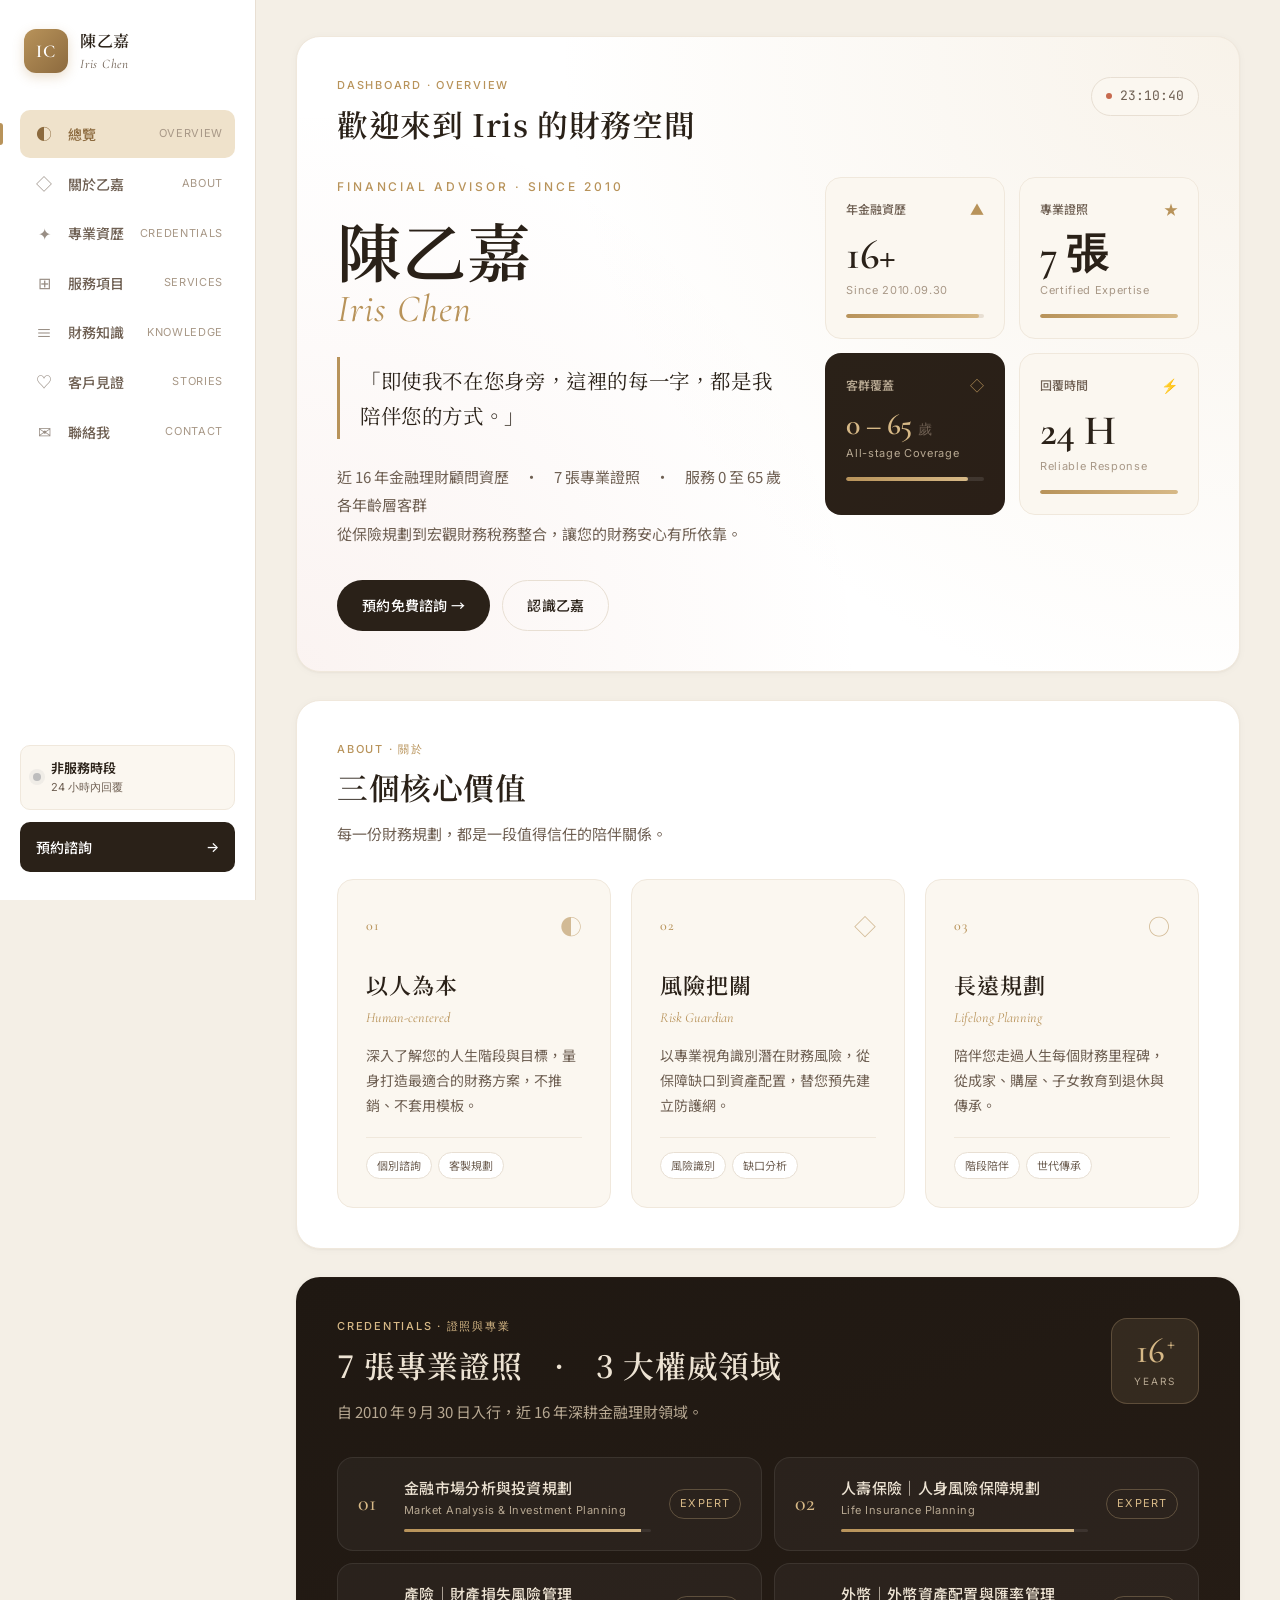
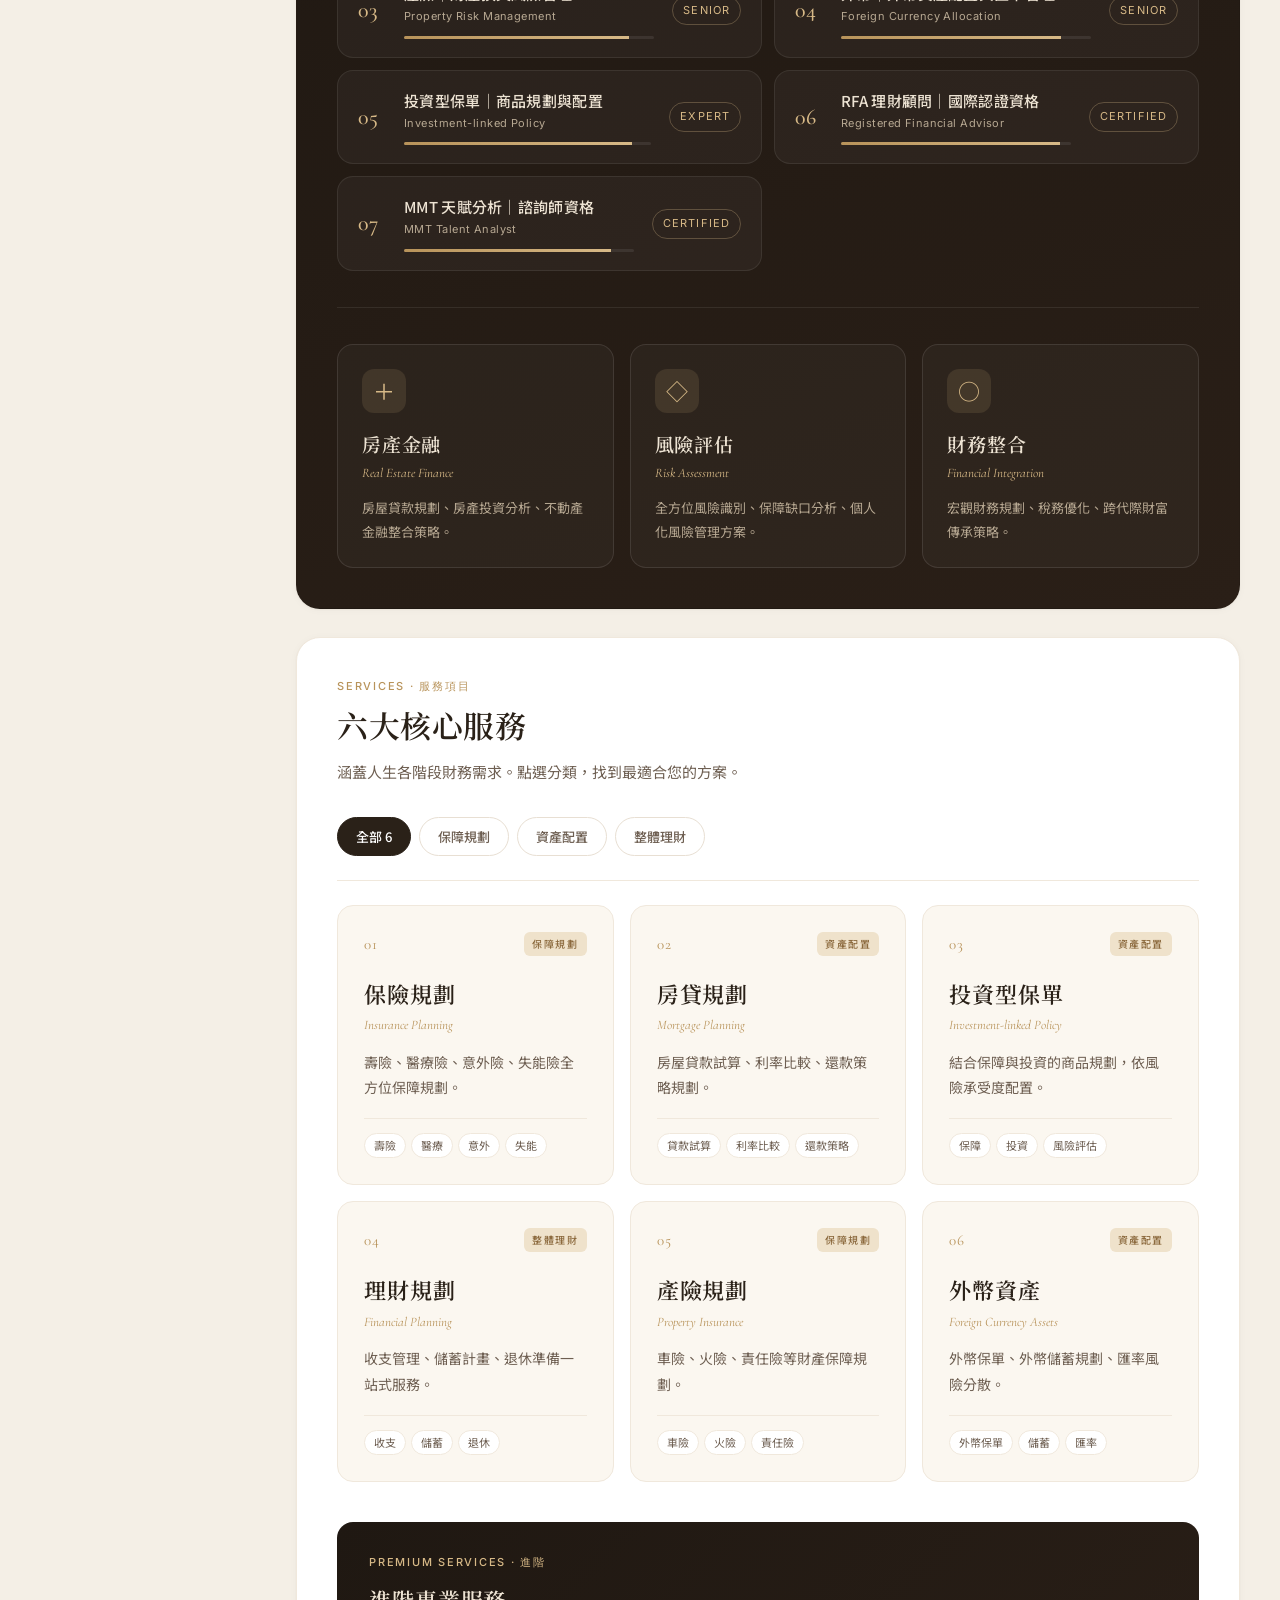
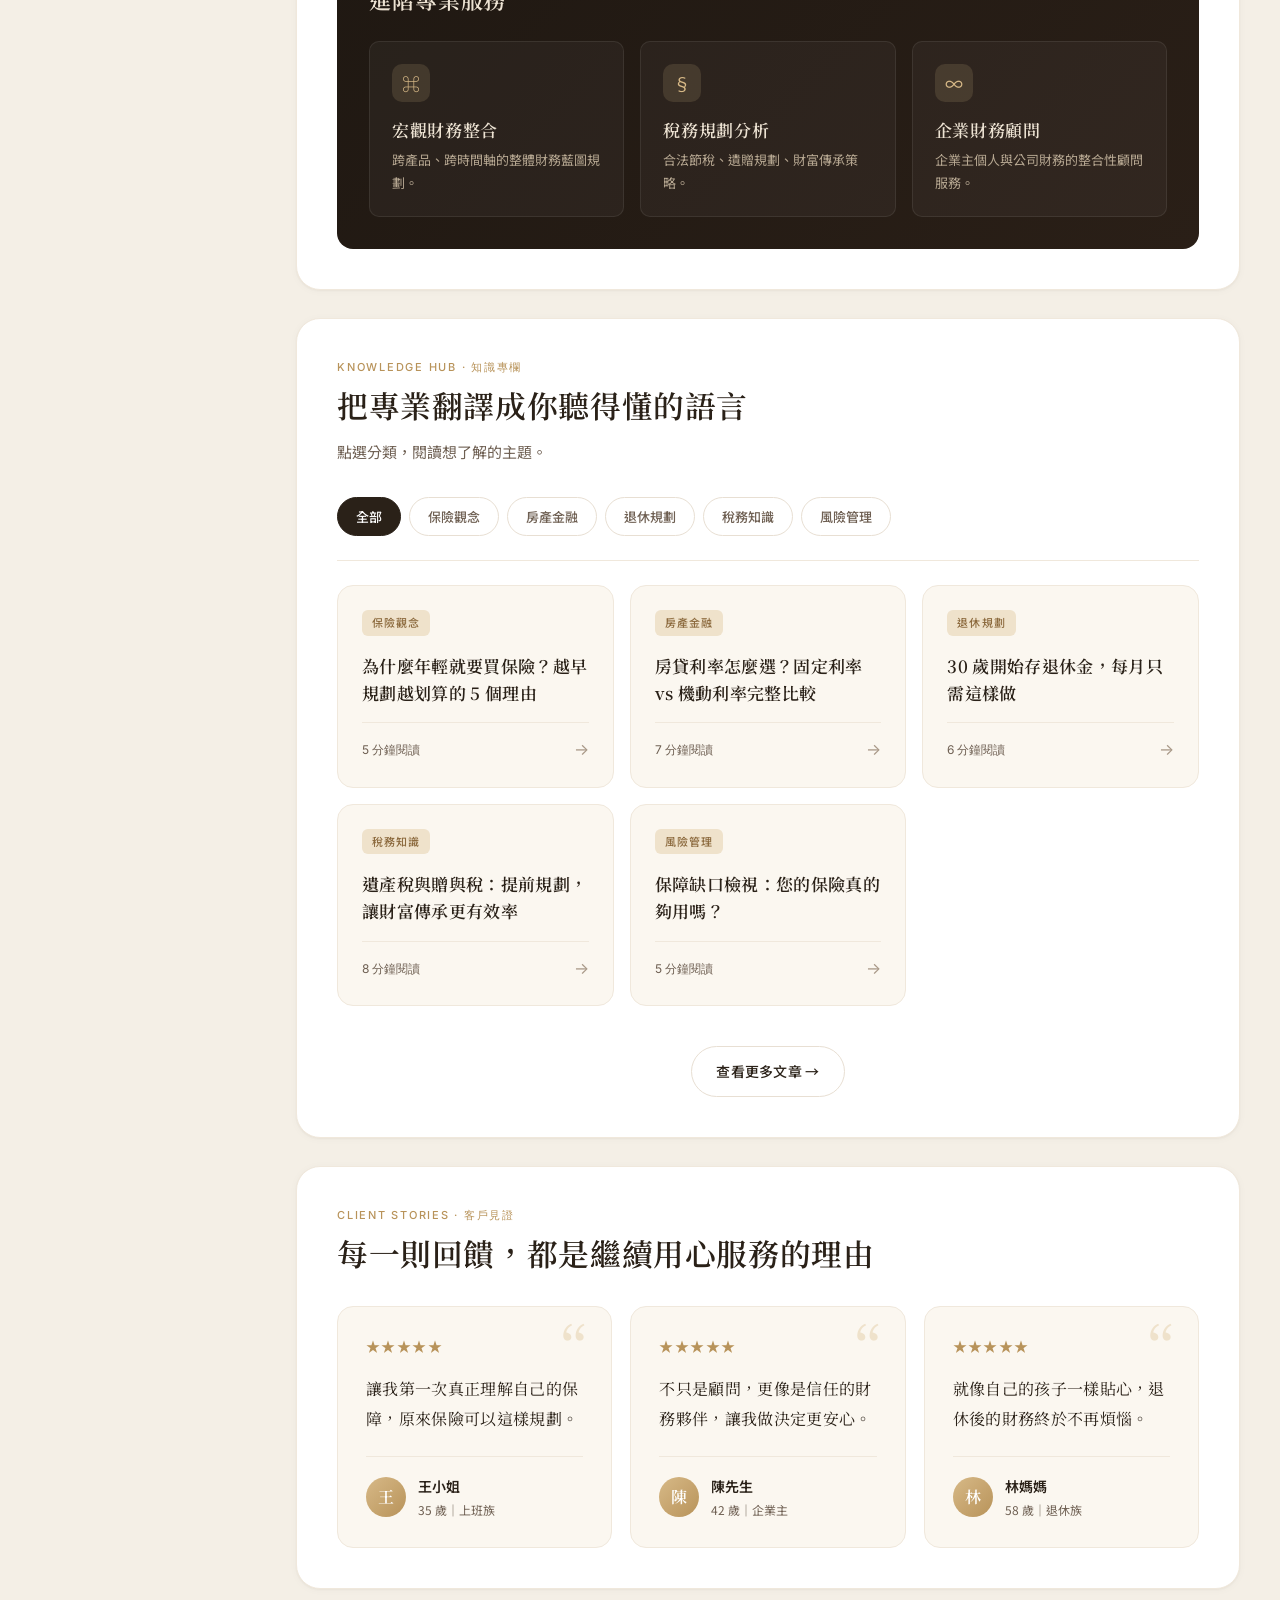
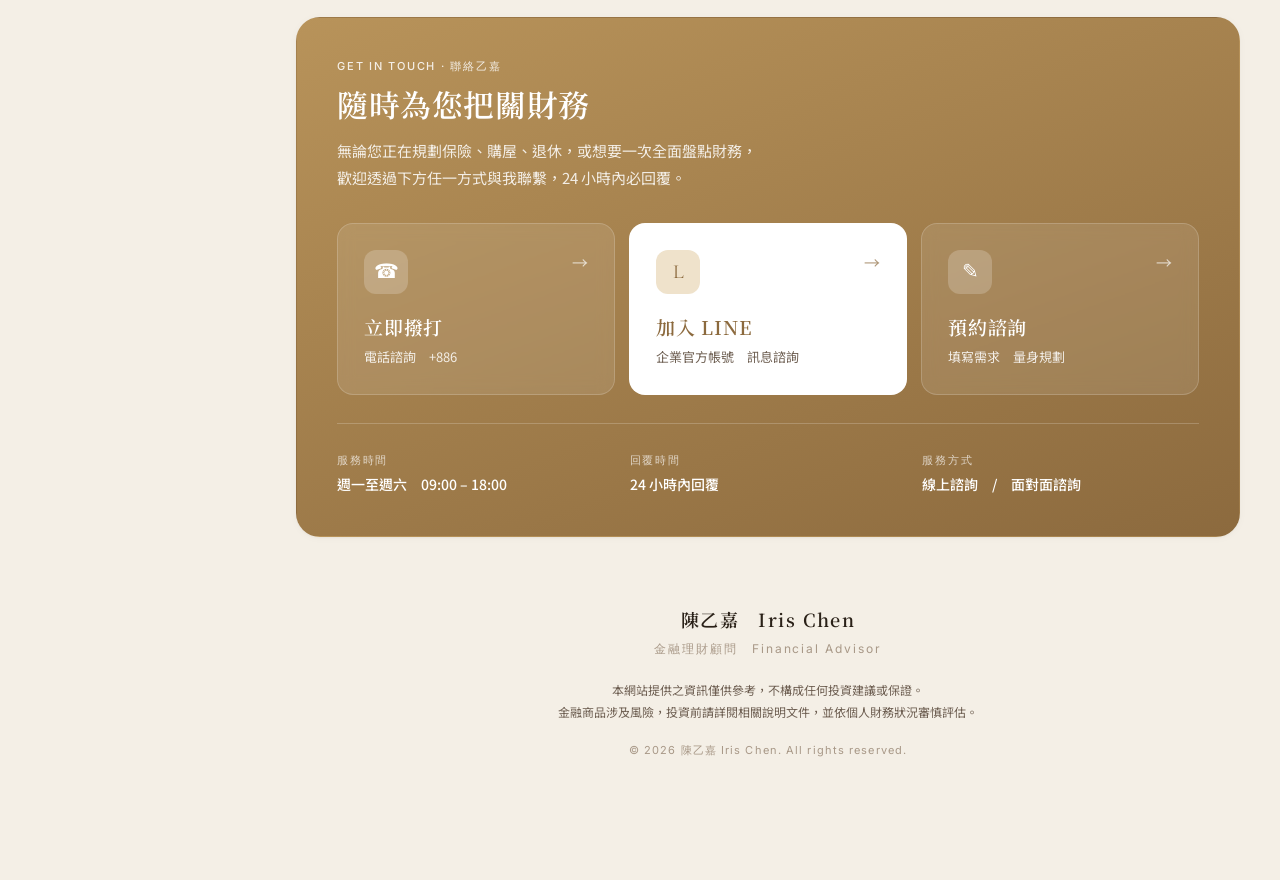
==== index.html @ a4bd6e49 "init: Iris Chen financial advisor dashboard site Dashboard-style single-page personal site for 陳乙嘉 I" ====
<!DOCTYPE html>
<html lang="zh-Hant">
<head>
  <meta charset="UTF-8" />
  <meta name="viewport" content="width=device-width, initial-scale=1.0" />
  <meta name="description" content="陳乙嘉 Iris Chen｜近 16 年金融理財顧問資歷，7 張專業證照，從保險規劃到宏觀財務稅務整合，讓您的財務安心有所依靠。" />
  <title>陳乙嘉 Iris Chen｜金融理財顧問 · Financial Advisor Since 2010</title>

  <meta property="og:title" content="陳乙嘉 Iris Chen｜金融理財顧問" />
  <meta property="og:description" content="即使我不在您身旁，這裡的每一字，都是我陪伴您的方式。" />
  <meta property="og:type" content="website" />

  <link rel="preconnect" href="https://fonts.googleapis.com" />
  <link rel="preconnect" href="https://fonts.gstatic.com" crossorigin />
  <link href="https://fonts.googleapis.com/css2?family=Cormorant+Garamond:wght@300;400;500;600&family=Inter:wght@300;400;500;600;700&family=JetBrains+Mono:wght@400;500&family=Noto+Sans+TC:wght@300;400;500;700&family=Noto+Serif+TC:wght@400;500;600;700&display=swap" rel="stylesheet" />

  <link rel="stylesheet" href="assets/css/style.css" />
</head>
<body>

  <!-- ========== Sidebar Nav (Dashboard-style) ========== -->
  <aside class="sidebar" id="sidebar">
    <div class="sidebar__brand">
      <div class="sidebar__logo">IC</div>
      <div class="sidebar__name">
        <div class="sidebar__name-zh">陳乙嘉</div>
        <div class="sidebar__name-en">Iris Chen</div>
      </div>
    </div>

    <nav class="sidebar__nav" aria-label="主要導覽">
      <a href="#top" class="side-link is-active" data-target="top">
        <span class="side-link__icon">◐</span>
        <span class="side-link__label">總覽</span>
        <span class="side-link__en">Overview</span>
      </a>
      <a href="#about" class="side-link" data-target="about">
        <span class="side-link__icon">◇</span>
        <span class="side-link__label">關於乙嘉</span>
        <span class="side-link__en">About</span>
      </a>
      <a href="#credentials" class="side-link" data-target="credentials">
        <span class="side-link__icon">✦</span>
        <span class="side-link__label">專業資歷</span>
        <span class="side-link__en">Credentials</span>
      </a>
      <a href="#services" class="side-link" data-target="services">
        <span class="side-link__icon">⊞</span>
        <span class="side-link__label">服務項目</span>
        <span class="side-link__en">Services</span>
      </a>
      <a href="#knowledge" class="side-link" data-target="knowledge">
        <span class="side-link__icon">≡</span>
        <span class="side-link__label">財務知識</span>
        <span class="side-link__en">Knowledge</span>
      </a>
      <a href="#testimonials" class="side-link" data-target="testimonials">
        <span class="side-link__icon">♡</span>
        <span class="side-link__label">客戶見證</span>
        <span class="side-link__en">Stories</span>
      </a>
      <a href="#contact" class="side-link" data-target="contact">
        <span class="side-link__icon">✉</span>
        <span class="side-link__label">聯絡我</span>
        <span class="side-link__en">Contact</span>
      </a>
    </nav>

    <div class="sidebar__status">
      <div class="status-dot"></div>
      <div class="status-text">
        <div class="status-text__top" id="statusTop">服務中</div>
        <div class="status-text__bot" id="statusBot">週一至週六 09:00–18:00</div>
      </div>
    </div>

    <a href="#contact" class="sidebar__cta">
      預約諮詢
      <span>→</span>
    </a>
  </aside>

  <!-- ========== Mobile Top Bar ========== -->
  <header class="topbar">
    <div class="topbar__brand">
      <span class="topbar__logo">IC</span>
      <span>陳乙嘉 Iris Chen</span>
    </div>
    <button class="topbar__toggle" id="navToggle" aria-label="開啟選單">
      <span></span><span></span><span></span>
    </button>
  </header>

  <!-- ========== Main Dashboard ========== -->
  <main class="main">

    <!-- ===== Overview / Hero ===== -->
    <section class="panel panel--hero" id="top">
      <div class="panel__head">
        <div class="panel__head-left">
          <div class="panel__breadcrumb">Dashboard · Overview</div>
          <h1 class="panel__title">歡迎來到 Iris 的財務空間</h1>
        </div>
        <div class="panel__head-right">
          <div class="live-clock">
            <span class="live-clock__dot"></span>
            <span id="liveTime">--:--:--</span>
          </div>
        </div>
      </div>

      <div class="hero-grid">
        <div class="hero-grid__main">
          <div class="hero-eyebrow">Financial Advisor · Since 2010</div>
          <h2 class="hero-title">
            <span class="hero-title__zh">陳乙嘉</span>
            <span class="hero-title__en">Iris Chen</span>
          </h2>
          <p class="hero-slogan">「即使我不在您身旁，這裡的每一字，都是我陪伴您的方式。」</p>
          <p class="hero-desc">
            近 16 年金融理財顧問資歷　·　7 張專業證照　·　服務 0 至 65 歲各年齡層客群<br/>
            從保險規劃到宏觀財務稅務整合，讓您的財務安心有所依靠。
          </p>
          <div class="hero-cta">
            <a href="#contact" class="btn btn--primary">預約免費諮詢 →</a>
            <a href="#about" class="btn btn--ghost">認識乙嘉</a>
          </div>
        </div>

        <div class="hero-grid__side">
          <div class="metric-card">
            <div class="metric-card__top">
              <span class="metric-card__label">年金融資歷</span>
              <span class="metric-card__trend">▲</span>
            </div>
            <div class="metric-card__num" data-count="16" data-suffix="+">0</div>
            <div class="metric-card__sub">Since 2010.09.30</div>
            <div class="metric-card__bar"><span style="width: 96%"></span></div>
          </div>

          <div class="metric-card">
            <div class="metric-card__top">
              <span class="metric-card__label">專業證照</span>
              <span class="metric-card__trend">★</span>
            </div>
            <div class="metric-card__num" data-count="7" data-suffix=" 張">0</div>
            <div class="metric-card__sub">Certified Expertise</div>
            <div class="metric-card__bar"><span style="width: 100%"></span></div>
          </div>

          <div class="metric-card metric-card--accent">
            <div class="metric-card__top">
              <span class="metric-card__label">客群覆蓋</span>
              <span class="metric-card__trend">◇</span>
            </div>
            <div class="metric-card__num metric-card__num--small">0 – 65<span class="unit"> 歲</span></div>
            <div class="metric-card__sub">All-stage Coverage</div>
            <div class="metric-card__bar"><span style="width: 88%"></span></div>
          </div>

          <div class="metric-card">
            <div class="metric-card__top">
              <span class="metric-card__label">回覆時間</span>
              <span class="metric-card__trend">⚡</span>
            </div>
            <div class="metric-card__num" data-count="24" data-suffix=" H">0</div>
            <div class="metric-card__sub">Reliable Response</div>
            <div class="metric-card__bar"><span style="width: 100%"></span></div>
          </div>
        </div>
      </div>
    </section>

    <!-- ===== About ===== -->
    <section class="panel" id="about">
      <div class="panel__head">
        <div class="panel__head-left">
          <div class="panel__breadcrumb">About · 關於</div>
          <h2 class="panel__title">三個核心價值</h2>
          <p class="panel__lead">每一份財務規劃，都是一段值得信任的陪伴關係。</p>
        </div>
      </div>

      <div class="pillars">
        <article class="pillar" data-pillar="01">
          <div class="pillar__head">
            <span class="pillar__num">01</span>
            <span class="pillar__icon">◐</span>
          </div>
          <h3 class="pillar__title">以人為本</h3>
          <div class="pillar__en">Human-centered</div>
          <p class="pillar__desc">深入了解您的人生階段與目標，量身打造最適合的財務方案，不推銷、不套用模板。</p>
          <div class="pillar__meta">
            <span>個別諮詢</span><span>客製規劃</span>
          </div>
        </article>

        <article class="pillar" data-pillar="02">
          <div class="pillar__head">
            <span class="pillar__num">02</span>
            <span class="pillar__icon">◇</span>
          </div>
          <h3 class="pillar__title">風險把關</h3>
          <div class="pillar__en">Risk Guardian</div>
          <p class="pillar__desc">以專業視角識別潛在財務風險，從保障缺口到資產配置，替您預先建立防護網。</p>
          <div class="pillar__meta">
            <span>風險識別</span><span>缺口分析</span>
          </div>
        </article>

        <article class="pillar" data-pillar="03">
          <div class="pillar__head">
            <span class="pillar__num">03</span>
            <span class="pillar__icon">○</span>
          </div>
          <h3 class="pillar__title">長遠規劃</h3>
          <div class="pillar__en">Lifelong Planning</div>
          <p class="pillar__desc">陪伴您走過人生每個財務里程碑，從成家、購屋、子女教育到退休與傳承。</p>
          <div class="pillar__meta">
            <span>階段陪伴</span><span>世代傳承</span>
          </div>
        </article>
      </div>
    </section>

    <!-- ===== Credentials ===== -->
    <section class="panel panel--dark" id="credentials">
      <div class="panel__head">
        <div class="panel__head-left">
          <div class="panel__breadcrumb">Credentials · 證照與專業</div>
          <h2 class="panel__title">7 張專業證照　·　3 大權威領域</h2>
          <p class="panel__lead">自 2010 年 9 月 30 日入行，近 16 年深耕金融理財領域。</p>
        </div>
        <div class="panel__head-right">
          <div class="badge-stat">
            <span class="badge-stat__num">16<small>+</small></span>
            <span class="badge-stat__label">YEARS</span>
          </div>
        </div>
      </div>

      <div class="creds">
        <div class="cred" style="--p:96%">
          <div class="cred__no">01</div>
          <div class="cred__body">
            <div class="cred__name">金融市場分析與投資規劃</div>
            <div class="cred__en">Market Analysis & Investment Planning</div>
            <div class="cred__bar"><span></span></div>
          </div>
          <div class="cred__level">Expert</div>
        </div>
        <div class="cred" style="--p:94%">
          <div class="cred__no">02</div>
          <div class="cred__body">
            <div class="cred__name">人壽保險｜人身風險保障規劃</div>
            <div class="cred__en">Life Insurance Planning</div>
            <div class="cred__bar"><span></span></div>
          </div>
          <div class="cred__level">Expert</div>
        </div>
        <div class="cred" style="--p:90%">
          <div class="cred__no">03</div>
          <div class="cred__body">
            <div class="cred__name">產險｜財產損失風險管理</div>
            <div class="cred__en">Property Risk Management</div>
            <div class="cred__bar"><span></span></div>
          </div>
          <div class="cred__level">Senior</div>
        </div>
        <div class="cred" style="--p:88%">
          <div class="cred__no">04</div>
          <div class="cred__body">
            <div class="cred__name">外幣｜外幣資產配置與匯率管理</div>
            <div class="cred__en">Foreign Currency Allocation</div>
            <div class="cred__bar"><span></span></div>
          </div>
          <div class="cred__level">Senior</div>
        </div>
        <div class="cred" style="--p:92%">
          <div class="cred__no">05</div>
          <div class="cred__body">
            <div class="cred__name">投資型保單｜商品規劃與配置</div>
            <div class="cred__en">Investment-linked Policy</div>
            <div class="cred__bar"><span></span></div>
          </div>
          <div class="cred__level">Expert</div>
        </div>
        <div class="cred" style="--p:95%">
          <div class="cred__no">06</div>
          <div class="cred__body">
            <div class="cred__name">RFA 理財顧問｜國際認證資格</div>
            <div class="cred__en">Registered Financial Advisor</div>
            <div class="cred__bar"><span></span></div>
          </div>
          <div class="cred__level">Certified</div>
        </div>
        <div class="cred" style="--p:90%">
          <div class="cred__no">07</div>
          <div class="cred__body">
            <div class="cred__name">MMT 天賦分析｜諮詢師資格</div>
            <div class="cred__en">MMT Talent Analyst</div>
            <div class="cred__bar"><span></span></div>
          </div>
          <div class="cred__level">Certified</div>
        </div>
      </div>

      <div class="domains">
        <article class="domain">
          <div class="domain__icon">＋</div>
          <h3 class="domain__title">房產金融</h3>
          <div class="domain__en">Real Estate Finance</div>
          <p class="domain__desc">房屋貸款規劃、房產投資分析、不動產金融整合策略。</p>
        </article>
        <article class="domain">
          <div class="domain__icon">◇</div>
          <h3 class="domain__title">風險評估</h3>
          <div class="domain__en">Risk Assessment</div>
          <p class="domain__desc">全方位風險識別、保障缺口分析、個人化風險管理方案。</p>
        </article>
        <article class="domain">
          <div class="domain__icon">○</div>
          <h3 class="domain__title">財務整合</h3>
          <div class="domain__en">Financial Integration</div>
          <p class="domain__desc">宏觀財務規劃、稅務優化、跨代際財富傳承策略。</p>
        </article>
      </div>
    </section>

    <!-- ===== Services ===== -->
    <section class="panel" id="services">
      <div class="panel__head">
        <div class="panel__head-left">
          <div class="panel__breadcrumb">Services · 服務項目</div>
          <h2 class="panel__title">六大核心服務</h2>
          <p class="panel__lead">涵蓋人生各階段財務需求。點選分類，找到最適合您的方案。</p>
        </div>
      </div>

      <div class="filters" role="tablist" aria-label="服務分類">
        <button class="filter is-active" data-filter="all" role="tab">全部 6</button>
        <button class="filter" data-filter="protect" role="tab">保障規劃</button>
        <button class="filter" data-filter="asset" role="tab">資產配置</button>
        <button class="filter" data-filter="plan" role="tab">整體理財</button>
      </div>

      <div class="services" id="servicesGrid">
        <article class="service" data-cat="protect">
          <div class="service__top">
            <span class="service__index">01</span>
            <span class="service__cat">保障規劃</span>
          </div>
          <h3 class="service__title">保險規劃</h3>
          <div class="service__en">Insurance Planning</div>
          <p class="service__desc">壽險、醫療險、意外險、失能險全方位保障規劃。</p>
          <div class="service__tags"><span>壽險</span><span>醫療</span><span>意外</span><span>失能</span></div>
        </article>
        <article class="service" data-cat="asset">
          <div class="service__top">
            <span class="service__index">02</span>
            <span class="service__cat">資產配置</span>
          </div>
          <h3 class="service__title">房貸規劃</h3>
          <div class="service__en">Mortgage Planning</div>
          <p class="service__desc">房屋貸款試算、利率比較、還款策略規劃。</p>
          <div class="service__tags"><span>貸款試算</span><span>利率比較</span><span>還款策略</span></div>
        </article>
        <article class="service" data-cat="asset">
          <div class="service__top">
            <span class="service__index">03</span>
            <span class="service__cat">資產配置</span>
          </div>
          <h3 class="service__title">投資型保單</h3>
          <div class="service__en">Investment-linked Policy</div>
          <p class="service__desc">結合保障與投資的商品規劃，依風險承受度配置。</p>
          <div class="service__tags"><span>保障</span><span>投資</span><span>風險評估</span></div>
        </article>
        <article class="service" data-cat="plan">
          <div class="service__top">
            <span class="service__index">04</span>
            <span class="service__cat">整體理財</span>
          </div>
          <h3 class="service__title">理財規劃</h3>
          <div class="service__en">Financial Planning</div>
          <p class="service__desc">收支管理、儲蓄計畫、退休準備一站式服務。</p>
          <div class="service__tags"><span>收支</span><span>儲蓄</span><span>退休</span></div>
        </article>
        <article class="service" data-cat="protect">
          <div class="service__top">
            <span class="service__index">05</span>
            <span class="service__cat">保障規劃</span>
          </div>
          <h3 class="service__title">產險規劃</h3>
          <div class="service__en">Property Insurance</div>
          <p class="service__desc">車險、火險、責任險等財產保障規劃。</p>
          <div class="service__tags"><span>車險</span><span>火險</span><span>責任險</span></div>
        </article>
        <article class="service" data-cat="asset">
          <div class="service__top">
            <span class="service__index">06</span>
            <span class="service__cat">資產配置</span>
          </div>
          <h3 class="service__title">外幣資產</h3>
          <div class="service__en">Foreign Currency Assets</div>
          <p class="service__desc">外幣保單、外幣儲蓄規劃、匯率風險分散。</p>
          <div class="service__tags"><span>外幣保單</span><span>儲蓄</span><span>匯率</span></div>
        </article>
      </div>

      <div class="premium">
        <div class="premium__head">
          <div class="panel__breadcrumb">Premium Services · 進階</div>
          <h3 class="premium__title">進階專業服務</h3>
        </div>
        <div class="premium__grid">
          <div class="premium__item">
            <div class="premium__icon">⌘</div>
            <h4>宏觀財務整合</h4>
            <p>跨產品、跨時間軸的整體財務藍圖規劃。</p>
          </div>
          <div class="premium__item">
            <div class="premium__icon">§</div>
            <h4>稅務規劃分析</h4>
            <p>合法節稅、遺贈規劃、財富傳承策略。</p>
          </div>
          <div class="premium__item">
            <div class="premium__icon">∞</div>
            <h4>企業財務顧問</h4>
            <p>企業主個人與公司財務的整合性顧問服務。</p>
          </div>
        </div>
      </div>
    </section>

    <!-- ===== Knowledge ===== -->
    <section class="panel" id="knowledge">
      <div class="panel__head">
        <div class="panel__head-left">
          <div class="panel__breadcrumb">Knowledge Hub · 知識專欄</div>
          <h2 class="panel__title">把專業翻譯成你聽得懂的語言</h2>
          <p class="panel__lead">點選分類，閱讀想了解的主題。</p>
        </div>
      </div>

      <div class="filters" role="tablist" aria-label="文章分類">
        <button class="filter is-active" data-kfilter="all" role="tab">全部</button>
        <button class="filter" data-kfilter="insurance" role="tab">保險觀念</button>
        <button class="filter" data-kfilter="house" role="tab">房產金融</button>
        <button class="filter" data-kfilter="retire" role="tab">退休規劃</button>
        <button class="filter" data-kfilter="tax" role="tab">稅務知識</button>
        <button class="filter" data-kfilter="risk" role="tab">風險管理</button>
      </div>

      <div class="articles" id="articlesGrid">
        <article class="article" data-kcat="insurance">
          <div class="article__tag">保險觀念</div>
          <h3 class="article__title">為什麼年輕就要買保險？越早規劃越划算的 5 個理由</h3>
          <div class="article__meta">
            <span>5 分鐘閱讀</span>
            <span class="article__arrow">→</span>
          </div>
        </article>
        <article class="article" data-kcat="house">
          <div class="article__tag">房產金融</div>
          <h3 class="article__title">房貸利率怎麼選？固定利率 vs 機動利率完整比較</h3>
          <div class="article__meta">
            <span>7 分鐘閱讀</span>
            <span class="article__arrow">→</span>
          </div>
        </article>
        <article class="article" data-kcat="retire">
          <div class="article__tag">退休規劃</div>
          <h3 class="article__title">30 歲開始存退休金，每月只需這樣做</h3>
          <div class="article__meta">
            <span>6 分鐘閱讀</span>
            <span class="article__arrow">→</span>
          </div>
        </article>
        <article class="article" data-kcat="tax">
          <div class="article__tag">稅務知識</div>
          <h3 class="article__title">遺產稅與贈與稅：提前規劃，讓財富傳承更有效率</h3>
          <div class="article__meta">
            <span>8 分鐘閱讀</span>
            <span class="article__arrow">→</span>
          </div>
        </article>
        <article class="article" data-kcat="risk">
          <div class="article__tag">風險管理</div>
          <h3 class="article__title">保障缺口檢視：您的保險真的夠用嗎？</h3>
          <div class="article__meta">
            <span>5 分鐘閱讀</span>
            <span class="article__arrow">→</span>
          </div>
        </article>
      </div>

      <div class="articles__more">
        <a href="#contact" class="btn btn--ghost">查看更多文章 →</a>
      </div>
    </section>

    <!-- ===== Testimonials ===== -->
    <section class="panel" id="testimonials">
      <div class="panel__head">
        <div class="panel__head-left">
          <div class="panel__breadcrumb">Client Stories · 客戶見證</div>
          <h2 class="panel__title">每一則回饋，都是繼續用心服務的理由</h2>
        </div>
      </div>

      <div class="quotes">
        <figure class="quote">
          <div class="quote__rate">★★★★★</div>
          <blockquote class="quote__text">讓我第一次真正理解自己的保障，原來保險可以這樣規劃。</blockquote>
          <figcaption class="quote__who">
            <div class="quote__avatar">王</div>
            <div>
              <div class="quote__name">王小姐</div>
              <div class="quote__role">35 歲｜上班族</div>
            </div>
          </figcaption>
        </figure>
        <figure class="quote">
          <div class="quote__rate">★★★★★</div>
          <blockquote class="quote__text">不只是顧問，更像是信任的財務夥伴，讓我做決定更安心。</blockquote>
          <figcaption class="quote__who">
            <div class="quote__avatar">陳</div>
            <div>
              <div class="quote__name">陳先生</div>
              <div class="quote__role">42 歲｜企業主</div>
            </div>
          </figcaption>
        </figure>
        <figure class="quote">
          <div class="quote__rate">★★★★★</div>
          <blockquote class="quote__text">就像自己的孩子一樣貼心，退休後的財務終於不再煩惱。</blockquote>
          <figcaption class="quote__who">
            <div class="quote__avatar">林</div>
            <div>
              <div class="quote__name">林媽媽</div>
              <div class="quote__role">58 歲｜退休族</div>
            </div>
          </figcaption>
        </figure>
      </div>
    </section>

    <!-- ===== Contact ===== -->
    <section class="panel panel--contact" id="contact">
      <div class="panel__head">
        <div class="panel__head-left">
          <div class="panel__breadcrumb">Get In Touch · 聯絡乙嘉</div>
          <h2 class="panel__title">隨時為您把關財務</h2>
          <p class="panel__lead">無論您正在規劃保險、購屋、退休，或想要一次全面盤點財務，<br/>歡迎透過下方任一方式與我聯繫，24 小時內必回覆。</p>
        </div>
      </div>

      <div class="contact-grid">
        <a href="tel:+886" class="contact-card">
          <div class="contact-card__icon">☎</div>
          <div class="contact-card__title">立即撥打</div>
          <div class="contact-card__sub">電話諮詢　+886</div>
          <div class="contact-card__arrow">→</div>
        </a>
        <a href="https://line.me" target="_blank" rel="noopener" class="contact-card contact-card--accent">
          <div class="contact-card__icon">L</div>
          <div class="contact-card__title">加入 LINE</div>
          <div class="contact-card__sub">企業官方帳號　訊息諮詢</div>
          <div class="contact-card__arrow">→</div>
        </a>
        <a href="#top" class="contact-card">
          <div class="contact-card__icon">✎</div>
          <div class="contact-card__title">預約諮詢</div>
          <div class="contact-card__sub">填寫需求　量身規劃</div>
          <div class="contact-card__arrow">→</div>
        </a>
      </div>

      <ul class="contact-info">
        <li>
          <span class="contact-info__label">服務時間</span>
          <span class="contact-info__value">週一至週六　09:00 – 18:00</span>
        </li>
        <li>
          <span class="contact-info__label">回覆時間</span>
          <span class="contact-info__value">24 小時內回覆</span>
        </li>
        <li>
          <span class="contact-info__label">服務方式</span>
          <span class="contact-info__value">線上諮詢　/　面對面諮詢</span>
        </li>
      </ul>
    </section>

    <!-- ===== Footer ===== -->
    <footer class="footer">
      <div class="footer__brand">
        <div class="footer__name">陳乙嘉　Iris Chen</div>
        <div class="footer__title">金融理財顧問　Financial Advisor</div>
      </div>
      <p class="footer__disclaimer">
        本網站提供之資訊僅供參考，不構成任何投資建議或保證。<br/>
        金融商品涉及風險，投資前請詳閱相關說明文件，並依個人財務狀況審慎評估。
      </p>
      <div class="footer__copy">© 2026 陳乙嘉 Iris Chen. All rights reserved.</div>
    </footer>

  </main>

  <script src="assets/js/main.js"></script>
</body>
</html>
---- assets/css/style.css ----
/* =========================================================
   陳乙嘉 Iris Chen｜Financial Advisor Dashboard Site
   ========================================================= */

:root {
  /* Color tokens */
  --bg: #F4EFE6;
  --bg-panel: #FFFFFF;
  --bg-panel-2: #FBF7F0;
  --bg-dark: #1F1812;
  --bg-dark-2: #2A1F17;
  --bg-sidebar: #FFFFFF;

  --primary: #B8935A;
  --primary-dark: #8C6A3E;
  --primary-light: #D7B987;
  --primary-soft: #EFE2CB;
  --accent: #C76A4E;

  --text: #2A2118;
  --text-2: #6E5F52;
  --text-3: #A89887;
  --text-on-dark: #EDE3D3;
  --text-on-dark-2: #B7A892;

  --border: #E8DFD3;
  --border-2: #F0E8DC;
  --border-dark: #3A2D22;

  --radius: 16px;
  --radius-sm: 10px;
  --radius-lg: 24px;

  --shadow-sm: 0 1px 2px rgba(60, 40, 20, 0.04), 0 1px 8px rgba(60, 40, 20, 0.03);
  --shadow: 0 6px 24px rgba(60, 40, 20, 0.06), 0 2px 6px rgba(60, 40, 20, 0.04);
  --shadow-lg: 0 20px 60px rgba(60, 40, 20, 0.10), 0 8px 24px rgba(60, 40, 20, 0.06);

  --sidebar-w: 256px;

  --font-zh: "Noto Sans TC", "PingFang TC", "Microsoft JhengHei", sans-serif;
  --font-serif: "Noto Serif TC", "Cormorant Garamond", "Songti TC", serif;
  --font-en: "Inter", -apple-system, "Helvetica Neue", sans-serif;
  --font-en-serif: "Cormorant Garamond", "Times New Roman", serif;
  --font-mono: "JetBrains Mono", "SF Mono", monospace;
}

* { box-sizing: border-box; margin: 0; padding: 0; }

html { scroll-behavior: smooth; }

body {
  font-family: var(--font-zh);
  color: var(--text);
  background: var(--bg);
  line-height: 1.6;
  -webkit-font-smoothing: antialiased;
  -moz-osx-font-smoothing: grayscale;
}

a { color: inherit; text-decoration: none; }
button { font-family: inherit; cursor: pointer; background: none; border: 0; color: inherit; }
img { max-width: 100%; display: block; }

/* =========================================================
   Sidebar
   ========================================================= */
.sidebar {
  position: fixed;
  top: 0; left: 0;
  width: var(--sidebar-w);
  height: 100vh;
  background: var(--bg-sidebar);
  border-right: 1px solid var(--border);
  padding: 28px 20px;
  display: flex;
  flex-direction: column;
  z-index: 100;
}

.sidebar__brand {
  display: flex;
  align-items: center;
  gap: 12px;
  margin-bottom: 36px;
  padding: 0 4px;
}

.sidebar__logo {
  width: 44px;
  height: 44px;
  background: linear-gradient(135deg, var(--primary), var(--primary-dark));
  color: #fff;
  border-radius: 12px;
  display: grid;
  place-items: center;
  font-family: var(--font-en-serif);
  font-size: 18px;
  font-weight: 600;
  letter-spacing: 0.04em;
  box-shadow: 0 4px 12px rgba(184, 147, 90, 0.30);
}

.sidebar__name-zh {
  font-family: var(--font-serif);
  font-weight: 600;
  font-size: 16px;
  letter-spacing: 0.04em;
  color: var(--text);
}
.sidebar__name-en {
  font-family: var(--font-en-serif);
  font-size: 13px;
  color: var(--text-2);
  letter-spacing: 0.06em;
  font-style: italic;
}

.sidebar__nav {
  display: flex;
  flex-direction: column;
  gap: 2px;
  flex: 1;
}

.side-link {
  display: grid;
  grid-template-columns: 24px 1fr auto;
  align-items: center;
  gap: 12px;
  padding: 11px 12px;
  border-radius: 10px;
  color: var(--text-2);
  font-size: 14px;
  transition: all .25s ease;
  position: relative;
}
.side-link:hover {
  background: var(--bg-panel-2);
  color: var(--text);
}
.side-link.is-active {
  background: var(--primary-soft);
  color: var(--primary-dark);
}
.side-link.is-active::before {
  content: "";
  position: absolute;
  left: -20px;
  top: 50%;
  transform: translateY(-50%);
  width: 3px;
  height: 22px;
  background: var(--primary);
  border-radius: 0 3px 3px 0;
}
.side-link__icon {
  font-size: 16px;
  text-align: center;
  opacity: .7;
}
.side-link.is-active .side-link__icon { opacity: 1; }
.side-link__label { font-weight: 500; }
.side-link__en {
  font-family: var(--font-en);
  font-size: 11px;
  color: var(--text-3);
  letter-spacing: 0.06em;
  text-transform: uppercase;
}

.sidebar__status {
  display: flex;
  align-items: center;
  gap: 10px;
  padding: 12px;
  background: var(--bg-panel-2);
  border-radius: var(--radius-sm);
  margin-bottom: 12px;
  border: 1px solid var(--border-2);
}
.status-dot {
  width: 8px;
  height: 8px;
  border-radius: 50%;
  background: #4CAF50;
  box-shadow: 0 0 0 4px rgba(76, 175, 80, 0.18);
  animation: pulse 2s ease-in-out infinite;
}
.status-dot.is-offline {
  background: #BDBDBD;
  box-shadow: 0 0 0 4px rgba(189, 189, 189, 0.18);
  animation: none;
}
@keyframes pulse {
  0%, 100% { box-shadow: 0 0 0 4px rgba(76, 175, 80, 0.18); }
  50%      { box-shadow: 0 0 0 7px rgba(76, 175, 80, 0.06); }
}
.status-text__top { font-size: 13px; font-weight: 600; color: var(--text); }
.status-text__bot { font-size: 11px; color: var(--text-2); font-family: var(--font-en); }

.sidebar__cta {
  display: flex;
  align-items: center;
  justify-content: space-between;
  padding: 14px 16px;
  background: var(--text);
  color: var(--bg-panel);
  border-radius: var(--radius-sm);
  font-weight: 500;
  font-size: 14px;
  transition: background .2s;
}
.sidebar__cta:hover { background: var(--primary-dark); }
.sidebar__cta span { font-family: var(--font-en); }

/* =========================================================
   Mobile Top Bar
   ========================================================= */
.topbar {
  display: none;
  position: fixed;
  top: 0; left: 0; right: 0;
  height: 60px;
  background: var(--bg-panel);
  border-bottom: 1px solid var(--border);
  z-index: 99;
  padding: 0 16px;
  align-items: center;
  justify-content: space-between;
}
.topbar__brand {
  display: flex;
  align-items: center;
  gap: 10px;
  font-family: var(--font-serif);
  font-size: 15px;
  font-weight: 500;
}
.topbar__logo {
  width: 32px; height: 32px;
  background: linear-gradient(135deg, var(--primary), var(--primary-dark));
  color: #fff;
  border-radius: 8px;
  display: grid; place-items: center;
  font-family: var(--font-en-serif);
  font-size: 13px;
  font-weight: 600;
}
.topbar__toggle {
  width: 40px; height: 40px;
  display: grid; place-items: center;
  gap: 5px;
}
.topbar__toggle span {
  display: block;
  width: 22px; height: 2px;
  background: var(--text);
  transition: .3s;
}

/* =========================================================
   Main
   ========================================================= */
.main {
  margin-left: var(--sidebar-w);
  padding: 36px 40px 80px;
  min-height: 100vh;
  max-width: 1320px;
}

/* =========================================================
   Panel (Dashboard Card-like Section)
   ========================================================= */
.panel {
  background: var(--bg-panel);
  border-radius: var(--radius-lg);
  border: 1px solid var(--border-2);
  padding: 40px;
  margin-bottom: 28px;
  box-shadow: var(--shadow-sm);
  scroll-margin-top: 24px;
}

.panel--dark {
  background: linear-gradient(160deg, var(--bg-dark) 0%, var(--bg-dark-2) 100%);
  color: var(--text-on-dark);
  border-color: transparent;
}

.panel--contact {
  background: linear-gradient(160deg, var(--primary) 0%, var(--primary-dark) 100%);
  color: #fff;
  border-color: transparent;
}

.panel__head {
  display: flex;
  align-items: flex-start;
  justify-content: space-between;
  gap: 24px;
  margin-bottom: 32px;
}
.panel__breadcrumb {
  font-family: var(--font-en);
  font-size: 11px;
  letter-spacing: 0.16em;
  text-transform: uppercase;
  color: var(--primary);
  margin-bottom: 10px;
  font-weight: 500;
}
.panel--dark .panel__breadcrumb { color: var(--primary-light); }
.panel--contact .panel__breadcrumb { color: rgba(255,255,255,0.85); }

.panel__title {
  font-family: var(--font-serif);
  font-size: clamp(24px, 2.4vw, 32px);
  font-weight: 600;
  letter-spacing: 0.02em;
  line-height: 1.3;
  color: var(--text);
}
.panel--dark .panel__title { color: var(--text-on-dark); }
.panel--contact .panel__title { color: #fff; }

.panel__lead {
  font-size: 15px;
  color: var(--text-2);
  margin-top: 12px;
  line-height: 1.8;
}
.panel--dark .panel__lead { color: var(--text-on-dark-2); }
.panel--contact .panel__lead { color: rgba(255,255,255,0.85); }

.live-clock {
  display: flex; align-items: center; gap: 8px;
  font-family: var(--font-mono);
  font-size: 13px;
  background: var(--bg-panel-2);
  border: 1px solid var(--border);
  padding: 8px 14px;
  border-radius: 100px;
  color: var(--text-2);
}
.live-clock__dot {
  width: 6px; height: 6px;
  border-radius: 50%;
  background: var(--accent);
  animation: pulse-accent 1.5s ease-in-out infinite;
}
@keyframes pulse-accent {
  0%, 100% { opacity: 1; }
  50%      { opacity: 0.4; }
}

.badge-stat {
  display: flex;
  flex-direction: column;
  align-items: center;
  padding: 14px 22px;
  background: rgba(216, 185, 135, 0.10);
  border: 1px solid rgba(216, 185, 135, 0.25);
  border-radius: var(--radius);
}
.badge-stat__num {
  font-family: var(--font-en-serif);
  font-size: 36px;
  font-weight: 500;
  color: var(--primary-light);
  line-height: 1;
}
.badge-stat__num small { font-size: 20px; vertical-align: top; margin-left: 2px; }
.badge-stat__label {
  font-family: var(--font-en);
  font-size: 10px;
  letter-spacing: 0.2em;
  color: var(--text-on-dark-2);
  margin-top: 4px;
}

/* =========================================================
   Hero Panel
   ========================================================= */
.panel--hero {
  background:
    radial-gradient(circle at 100% 0%, rgba(216, 185, 135, 0.18), transparent 60%),
    radial-gradient(circle at 0% 100%, rgba(199, 106, 78, 0.08), transparent 50%),
    var(--bg-panel);
  position: relative;
  overflow: hidden;
}

.hero-grid {
  display: grid;
  grid-template-columns: 1.2fr 1fr;
  gap: 40px;
  align-items: start;
}

.hero-eyebrow {
  font-family: var(--font-en);
  font-size: 12px;
  letter-spacing: 0.24em;
  text-transform: uppercase;
  color: var(--primary);
  font-weight: 500;
  margin-bottom: 20px;
}

.hero-title {
  font-family: var(--font-serif);
  font-weight: 600;
  line-height: 1.05;
  letter-spacing: 0.04em;
  margin-bottom: 24px;
}
.hero-title__zh {
  display: block;
  font-size: clamp(42px, 5vw, 64px);
  color: var(--text);
}
.hero-title__en {
  display: block;
  font-family: var(--font-en-serif);
  font-style: italic;
  font-weight: 400;
  font-size: clamp(28px, 3vw, 40px);
  color: var(--primary);
  margin-top: 6px;
}

.hero-slogan {
  font-family: var(--font-serif);
  font-size: clamp(18px, 1.6vw, 22px);
  line-height: 1.7;
  color: var(--text);
  border-left: 3px solid var(--primary);
  padding: 6px 0 6px 20px;
  margin: 28px 0 24px;
  letter-spacing: 0.03em;
}

.hero-desc {
  font-size: 15px;
  color: var(--text-2);
  line-height: 1.9;
  margin-bottom: 32px;
}

.hero-cta {
  display: flex;
  gap: 12px;
  flex-wrap: wrap;
}

.hero-grid__side {
  display: grid;
  grid-template-columns: 1fr 1fr;
  gap: 14px;
}

/* Metric Card */
.metric-card {
  background: var(--bg-panel-2);
  border: 1px solid var(--border-2);
  border-radius: var(--radius);
  padding: 20px;
  transition: all .3s ease;
}
.metric-card:hover {
  transform: translateY(-2px);
  box-shadow: var(--shadow);
  border-color: var(--primary-light);
}
.metric-card--accent {
  background: linear-gradient(135deg, var(--text) 0%, var(--bg-dark-2) 100%);
  color: var(--text-on-dark);
  border-color: transparent;
}
.metric-card--accent .metric-card__label { color: var(--text-on-dark-2); }
.metric-card--accent .metric-card__num { color: var(--primary-light); }
.metric-card--accent .metric-card__sub { color: var(--text-on-dark-2); }

.metric-card__top {
  display: flex;
  justify-content: space-between;
  align-items: center;
  margin-bottom: 12px;
}
.metric-card__label {
  font-size: 12px;
  color: var(--text-2);
  font-weight: 500;
}
.metric-card__trend {
  color: var(--primary);
  font-size: 14px;
}
.metric-card__num {
  font-family: var(--font-en-serif);
  font-size: 42px;
  font-weight: 600;
  color: var(--text);
  line-height: 1.1;
  letter-spacing: -0.02em;
}
.metric-card__num--small { font-size: 30px; }
.metric-card__num .unit { font-size: 14px; color: var(--text-2); margin-left: 4px; font-weight: 400; }
.metric-card__sub {
  font-family: var(--font-en);
  font-size: 11px;
  color: var(--text-3);
  letter-spacing: 0.06em;
  margin-top: 4px;
}
.metric-card__bar {
  margin-top: 14px;
  height: 4px;
  background: var(--border);
  border-radius: 4px;
  overflow: hidden;
}
.metric-card--accent .metric-card__bar { background: rgba(255,255,255,0.10); }
.metric-card__bar span {
  display: block;
  height: 100%;
  background: linear-gradient(90deg, var(--primary), var(--primary-light));
  border-radius: 4px;
  transition: width 1.4s cubic-bezier(0.16, 1, 0.3, 1);
}

/* =========================================================
   Buttons
   ========================================================= */
.btn {
  display: inline-flex;
  align-items: center;
  gap: 8px;
  padding: 13px 24px;
  border-radius: 100px;
  font-size: 14px;
  font-weight: 500;
  letter-spacing: 0.02em;
  transition: all .25s ease;
  border: 1px solid transparent;
  cursor: pointer;
  white-space: nowrap;
}
.btn--primary {
  background: var(--text);
  color: #fff;
}
.btn--primary:hover {
  background: var(--primary-dark);
  transform: translateY(-1px);
  box-shadow: 0 8px 20px rgba(140, 106, 62, 0.32);
}
.btn--ghost {
  background: transparent;
  color: var(--text);
  border-color: var(--border);
}
.btn--ghost:hover {
  background: var(--bg-panel-2);
  border-color: var(--primary);
}
.panel--dark .btn--ghost { color: var(--text-on-dark); border-color: rgba(255,255,255,0.18); }
.panel--dark .btn--ghost:hover { background: rgba(255,255,255,0.05); border-color: var(--primary-light); }

/* =========================================================
   Pillars (About)
   ========================================================= */
.pillars {
  display: grid;
  grid-template-columns: repeat(3, 1fr);
  gap: 20px;
}
.pillar {
  background: var(--bg-panel-2);
  border: 1px solid var(--border-2);
  border-radius: var(--radius);
  padding: 28px;
  transition: all .3s ease;
  cursor: default;
}
.pillar:hover {
  border-color: var(--primary);
  transform: translateY(-4px);
  box-shadow: var(--shadow);
  background: var(--bg-panel);
}
.pillar__head {
  display: flex;
  justify-content: space-between;
  align-items: center;
  margin-bottom: 24px;
}
.pillar__num {
  font-family: var(--font-en-serif);
  font-size: 14px;
  color: var(--primary);
  font-weight: 500;
  letter-spacing: 0.04em;
}
.pillar__icon {
  font-size: 22px;
  color: var(--primary);
  opacity: 0.6;
  transition: transform .3s;
}
.pillar:hover .pillar__icon { transform: rotate(45deg); opacity: 1; }
.pillar__title {
  font-family: var(--font-serif);
  font-size: 22px;
  font-weight: 600;
  letter-spacing: 0.04em;
  margin-bottom: 4px;
}
.pillar__en {
  font-family: var(--font-en-serif);
  font-style: italic;
  font-size: 14px;
  color: var(--primary);
  margin-bottom: 14px;
}
.pillar__desc {
  font-size: 14px;
  color: var(--text-2);
  line-height: 1.8;
  margin-bottom: 18px;
}
.pillar__meta {
  display: flex;
  flex-wrap: wrap;
  gap: 6px;
  padding-top: 14px;
  border-top: 1px solid var(--border-2);
}
.pillar__meta span {
  font-size: 11px;
  padding: 4px 10px;
  background: var(--bg-panel);
  border: 1px solid var(--border);
  border-radius: 100px;
  color: var(--text-2);
}

/* =========================================================
   Credentials
   ========================================================= */
.creds {
  display: grid;
  grid-template-columns: repeat(2, 1fr);
  gap: 12px;
  margin-bottom: 36px;
}
.cred {
  display: grid;
  grid-template-columns: auto 1fr auto;
  align-items: center;
  gap: 18px;
  padding: 18px 20px;
  background: rgba(255, 255, 255, 0.04);
  border: 1px solid rgba(255, 255, 255, 0.08);
  border-radius: var(--radius);
  transition: all .25s;
}
.cred:hover {
  background: rgba(255, 255, 255, 0.07);
  border-color: var(--primary);
  transform: translateX(4px);
}
.cred__no {
  font-family: var(--font-en-serif);
  font-size: 22px;
  color: var(--primary-light);
  font-weight: 500;
  min-width: 28px;
}
.cred__name {
  font-size: 15px;
  color: var(--text-on-dark);
  font-weight: 500;
  letter-spacing: 0.02em;
}
.cred__en {
  font-family: var(--font-en);
  font-size: 11px;
  color: var(--text-on-dark-2);
  margin-top: 2px;
  letter-spacing: 0.04em;
}
.cred__bar {
  margin-top: 10px;
  height: 3px;
  background: rgba(255,255,255,0.08);
  border-radius: 3px;
  overflow: hidden;
}
.cred__bar span {
  display: block;
  height: 100%;
  width: var(--p);
  background: linear-gradient(90deg, var(--primary), var(--primary-light));
}
.cred__level {
  font-family: var(--font-en);
  font-size: 11px;
  letter-spacing: 0.1em;
  text-transform: uppercase;
  padding: 5px 10px;
  border: 1px solid rgba(216, 185, 135, 0.3);
  border-radius: 100px;
  color: var(--primary-light);
}

.domains {
  display: grid;
  grid-template-columns: repeat(3, 1fr);
  gap: 16px;
  padding-top: 36px;
  border-top: 1px solid rgba(255,255,255,0.08);
}
.domain {
  padding: 24px;
  border: 1px solid rgba(255,255,255,0.10);
  border-radius: var(--radius);
  background: rgba(255,255,255,0.03);
  transition: all .3s;
}
.domain:hover {
  border-color: var(--primary);
  transform: translateY(-3px);
}
.domain__icon {
  width: 44px; height: 44px;
  display: grid; place-items: center;
  background: rgba(216, 185, 135, 0.12);
  color: var(--primary-light);
  border-radius: 12px;
  font-size: 22px;
  margin-bottom: 16px;
}
.domain__title {
  font-family: var(--font-serif);
  font-size: 19px;
  font-weight: 600;
  color: var(--text-on-dark);
  letter-spacing: 0.04em;
}
.domain__en {
  font-family: var(--font-en-serif);
  font-style: italic;
  font-size: 13px;
  color: var(--primary-light);
  margin: 4px 0 12px;
}
.domain__desc {
  font-size: 13px;
  color: var(--text-on-dark-2);
  line-height: 1.8;
}

/* =========================================================
   Filters (Service/Knowledge tabs)
   ========================================================= */
.filters {
  display: flex;
  flex-wrap: wrap;
  gap: 8px;
  margin-bottom: 24px;
  padding-bottom: 24px;
  border-bottom: 1px solid var(--border-2);
}
.filter {
  padding: 9px 18px;
  border-radius: 100px;
  font-size: 13px;
  font-weight: 500;
  color: var(--text-2);
  border: 1px solid var(--border);
  background: transparent;
  transition: all .2s;
}
.filter:hover {
  border-color: var(--primary);
  color: var(--text);
}
.filter.is-active {
  background: var(--text);
  color: #fff;
  border-color: var(--text);
}

/* =========================================================
   Services
   ========================================================= */
.services {
  display: grid;
  grid-template-columns: repeat(3, 1fr);
  gap: 16px;
  margin-bottom: 40px;
}
.service {
  position: relative;
  padding: 26px;
  background: var(--bg-panel-2);
  border: 1px solid var(--border-2);
  border-radius: var(--radius);
  transition: all .3s ease;
  cursor: default;
  overflow: hidden;
}
.service::after {
  content: "";
  position: absolute;
  top: 0; left: 0; right: 0;
  height: 3px;
  background: linear-gradient(90deg, var(--primary), var(--primary-light));
  transform: scaleX(0);
  transform-origin: left;
  transition: transform .4s ease;
}
.service:hover {
  background: var(--bg-panel);
  transform: translateY(-3px);
  box-shadow: var(--shadow);
  border-color: var(--primary-light);
}
.service:hover::after { transform: scaleX(1); }
.service.is-hidden {
  opacity: 0.3;
  filter: grayscale(0.8);
  transform: scale(0.96);
  pointer-events: none;
}

.service__top {
  display: flex;
  justify-content: space-between;
  align-items: center;
  margin-bottom: 20px;
}
.service__index {
  font-family: var(--font-en-serif);
  font-size: 15px;
  color: var(--primary);
  letter-spacing: 0.06em;
}
.service__cat {
  font-size: 10px;
  letter-spacing: 0.16em;
  text-transform: uppercase;
  padding: 4px 8px;
  background: var(--primary-soft);
  color: var(--primary-dark);
  border-radius: 6px;
  font-weight: 500;
}
.service__title {
  font-family: var(--font-serif);
  font-size: 22px;
  font-weight: 600;
  letter-spacing: 0.04em;
  margin-bottom: 4px;
}
.service__en {
  font-family: var(--font-en-serif);
  font-style: italic;
  font-size: 13px;
  color: var(--primary);
  margin-bottom: 14px;
}
.service__desc {
  font-size: 14px;
  color: var(--text-2);
  line-height: 1.8;
  margin-bottom: 18px;
}
.service__tags {
  display: flex;
  flex-wrap: wrap;
  gap: 5px;
  padding-top: 14px;
  border-top: 1px solid var(--border-2);
}
.service__tags span {
  font-size: 11px;
  color: var(--text-2);
  padding: 3px 9px;
  background: var(--bg-panel);
  border: 1px solid var(--border-2);
  border-radius: 100px;
}

/* Premium services */
.premium {
  background: linear-gradient(135deg, var(--bg-dark) 0%, var(--bg-dark-2) 100%);
  border-radius: var(--radius);
  padding: 32px;
  color: var(--text-on-dark);
}
.premium__head { margin-bottom: 24px; }
.premium__head .panel__breadcrumb { color: var(--primary-light); }
.premium__title {
  font-family: var(--font-serif);
  font-size: 22px;
  font-weight: 600;
  letter-spacing: 0.04em;
  color: var(--text-on-dark);
}
.premium__grid {
  display: grid;
  grid-template-columns: repeat(3, 1fr);
  gap: 16px;
}
.premium__item {
  padding: 22px;
  background: rgba(255,255,255,0.04);
  border: 1px solid rgba(255,255,255,0.08);
  border-radius: var(--radius-sm);
  transition: all .25s;
}
.premium__item:hover {
  background: rgba(255,255,255,0.07);
  border-color: var(--primary);
}
.premium__icon {
  width: 38px; height: 38px;
  display: grid; place-items: center;
  background: rgba(216, 185, 135, 0.15);
  color: var(--primary-light);
  border-radius: 10px;
  font-size: 18px;
  margin-bottom: 14px;
}
.premium__item h4 {
  font-family: var(--font-serif);
  font-size: 17px;
  font-weight: 600;
  letter-spacing: 0.04em;
  margin-bottom: 6px;
  color: var(--text-on-dark);
}
.premium__item p {
  font-size: 13px;
  color: var(--text-on-dark-2);
  line-height: 1.7;
}

/* =========================================================
   Articles (Knowledge)
   ========================================================= */
.articles {
  display: grid;
  grid-template-columns: repeat(3, 1fr);
  gap: 16px;
  margin-bottom: 24px;
}
.article {
  padding: 24px;
  background: var(--bg-panel-2);
  border: 1px solid var(--border-2);
  border-radius: var(--radius);
  transition: all .3s ease;
  cursor: pointer;
  display: flex;
  flex-direction: column;
  min-height: 200px;
}
.article:hover {
  background: var(--bg-panel);
  transform: translateY(-3px);
  box-shadow: var(--shadow);
  border-color: var(--primary);
}
.article:hover .article__arrow { transform: translateX(4px); color: var(--primary); }
.article.is-hidden {
  display: none;
}
.article__tag {
  display: inline-block;
  align-self: flex-start;
  font-size: 11px;
  letter-spacing: 0.1em;
  padding: 4px 10px;
  background: var(--primary-soft);
  color: var(--primary-dark);
  border-radius: 6px;
  font-weight: 500;
  margin-bottom: 16px;
}
.article__title {
  font-family: var(--font-serif);
  font-size: 17px;
  font-weight: 600;
  line-height: 1.6;
  letter-spacing: 0.02em;
  flex: 1;
  margin-bottom: 16px;
}
.article__meta {
  display: flex;
  justify-content: space-between;
  align-items: center;
  padding-top: 14px;
  border-top: 1px solid var(--border-2);
  font-size: 12px;
  color: var(--text-2);
  font-family: var(--font-en);
}
.article__arrow {
  font-size: 16px;
  color: var(--text-3);
  transition: all .25s;
}
.articles__more {
  text-align: center;
  padding-top: 16px;
}

/* =========================================================
   Testimonials
   ========================================================= */
.quotes {
  display: grid;
  grid-template-columns: repeat(3, 1fr);
  gap: 18px;
}
.quote {
  background: var(--bg-panel-2);
  border: 1px solid var(--border-2);
  border-radius: var(--radius);
  padding: 28px;
  transition: all .3s ease;
  position: relative;
}
.quote::before {
  content: "“";
  position: absolute;
  top: 12px; right: 22px;
  font-family: var(--font-serif);
  font-size: 60px;
  color: var(--primary-soft);
  line-height: 1;
}
.quote:hover {
  background: var(--bg-panel);
  transform: translateY(-3px);
  box-shadow: var(--shadow);
  border-color: var(--primary-light);
}
.quote__rate {
  color: var(--primary);
  font-size: 14px;
  letter-spacing: 0.1em;
  margin-bottom: 16px;
}
.quote__text {
  font-family: var(--font-serif);
  font-size: 16px;
  line-height: 1.9;
  color: var(--text);
  margin-bottom: 22px;
  letter-spacing: 0.02em;
}
.quote__who {
  display: flex;
  align-items: center;
  gap: 12px;
  padding-top: 18px;
  border-top: 1px solid var(--border-2);
}
.quote__avatar {
  width: 40px; height: 40px;
  border-radius: 50%;
  background: linear-gradient(135deg, var(--primary-light), var(--primary));
  color: #fff;
  display: grid; place-items: center;
  font-family: var(--font-serif);
  font-size: 16px;
  font-weight: 600;
}
.quote__name { font-weight: 600; font-size: 14px; color: var(--text); }
.quote__role { font-size: 12px; color: var(--text-2); margin-top: 2px; }

/* =========================================================
   Contact Panel
   ========================================================= */
.panel--contact .panel__head { margin-bottom: 32px; }
.contact-grid {
  display: grid;
  grid-template-columns: repeat(3, 1fr);
  gap: 14px;
  margin-bottom: 28px;
}
.contact-card {
  display: flex;
  flex-direction: column;
  background: rgba(255,255,255,0.10);
  backdrop-filter: blur(8px);
  -webkit-backdrop-filter: blur(8px);
  border: 1px solid rgba(255,255,255,0.18);
  border-radius: var(--radius);
  padding: 26px;
  transition: all .3s ease;
  position: relative;
  color: #fff;
}
.contact-card:hover {
  background: rgba(255,255,255,0.18);
  transform: translateY(-3px);
}
.contact-card--accent {
  background: #fff;
  color: var(--primary-dark);
}
.contact-card--accent:hover {
  background: #fff;
  box-shadow: 0 10px 30px rgba(0,0,0,0.15);
}
.contact-card__icon {
  width: 44px; height: 44px;
  display: grid; place-items: center;
  background: rgba(255,255,255,0.20);
  border-radius: 12px;
  font-size: 20px;
  margin-bottom: 18px;
  font-family: var(--font-en-serif);
}
.contact-card--accent .contact-card__icon {
  background: var(--primary-soft);
  color: var(--primary-dark);
}
.contact-card__title {
  font-family: var(--font-serif);
  font-size: 19px;
  font-weight: 600;
  letter-spacing: 0.04em;
  margin-bottom: 4px;
}
.contact-card__sub {
  font-size: 13px;
  opacity: 0.85;
}
.contact-card--accent .contact-card__sub { color: var(--text-2); opacity: 1; }
.contact-card__arrow {
  position: absolute;
  top: 26px; right: 26px;
  font-size: 16px;
  opacity: 0.7;
  transition: transform .25s;
}
.contact-card:hover .contact-card__arrow { transform: translateX(4px); opacity: 1; }

.contact-info {
  list-style: none;
  display: grid;
  grid-template-columns: repeat(3, 1fr);
  gap: 16px;
  padding-top: 28px;
  border-top: 1px solid rgba(255,255,255,0.20);
}
.contact-info li {
  display: flex;
  flex-direction: column;
  gap: 4px;
}
.contact-info__label {
  font-family: var(--font-en);
  font-size: 11px;
  letter-spacing: 0.16em;
  text-transform: uppercase;
  color: rgba(255,255,255,0.70);
}
.contact-info__value {
  font-size: 14px;
  color: #fff;
  font-weight: 500;
}

/* =========================================================
   Footer
   ========================================================= */
.footer {
  padding: 40px;
  text-align: center;
  color: var(--text-2);
}
.footer__brand { margin-bottom: 20px; }
.footer__name {
  font-family: var(--font-serif);
  font-size: 18px;
  font-weight: 600;
  letter-spacing: 0.08em;
  color: var(--text);
}
.footer__title {
  font-family: var(--font-en);
  font-size: 12px;
  letter-spacing: 0.16em;
  color: var(--text-3);
  margin-top: 6px;
}
.footer__disclaimer {
  font-size: 12px;
  line-height: 1.9;
  color: var(--text-2);
  max-width: 640px;
  margin: 0 auto 18px;
}
.footer__copy {
  font-family: var(--font-en);
  font-size: 11px;
  letter-spacing: 0.1em;
  color: var(--text-3);
}

/* =========================================================
   Animations on enter
   ========================================================= */
.reveal {
  opacity: 0;
  transform: translateY(20px);
  transition: opacity .8s ease, transform .8s ease;
}
.reveal.is-visible {
  opacity: 1;
  transform: translateY(0);
}

/* =========================================================
   Responsive
   ========================================================= */
@media (max-width: 1100px) {
  .hero-grid { grid-template-columns: 1fr; gap: 32px; }
  .pillars, .domains, .services, .premium__grid, .articles, .quotes, .contact-grid, .contact-info {
    grid-template-columns: repeat(2, 1fr);
  }
  .creds { grid-template-columns: 1fr; }
}

@media (max-width: 768px) {
  :root { --sidebar-w: 0px; }
  .sidebar {
    transform: translateX(-100%);
    transition: transform .35s ease;
    width: 84%;
    max-width: 320px;
    box-shadow: 0 0 40px rgba(0,0,0,0.20);
  }
  .sidebar.is-open { transform: translateX(0); }
  .topbar { display: flex; }
  .main { margin-left: 0; padding: 80px 16px 40px; }
  .panel { padding: 24px 20px; border-radius: var(--radius); }
  .panel__head { flex-direction: column; align-items: stretch; }
  .pillars, .domains, .services, .premium__grid, .articles, .quotes, .contact-grid, .contact-info, .hero-grid__side {
    grid-template-columns: 1fr;
  }
  .hero-grid__side { gap: 12px; }
  .hero-title__zh { font-size: 38px; }
  .hero-title__en { font-size: 26px; }
  .live-clock { display: none; }
  .badge-stat { display: none; }
}

@media (max-width: 480px) {
  .filters { gap: 6px; }
  .filter { padding: 7px 14px; font-size: 12px; }
  .footer { padding: 24px 20px; }
}
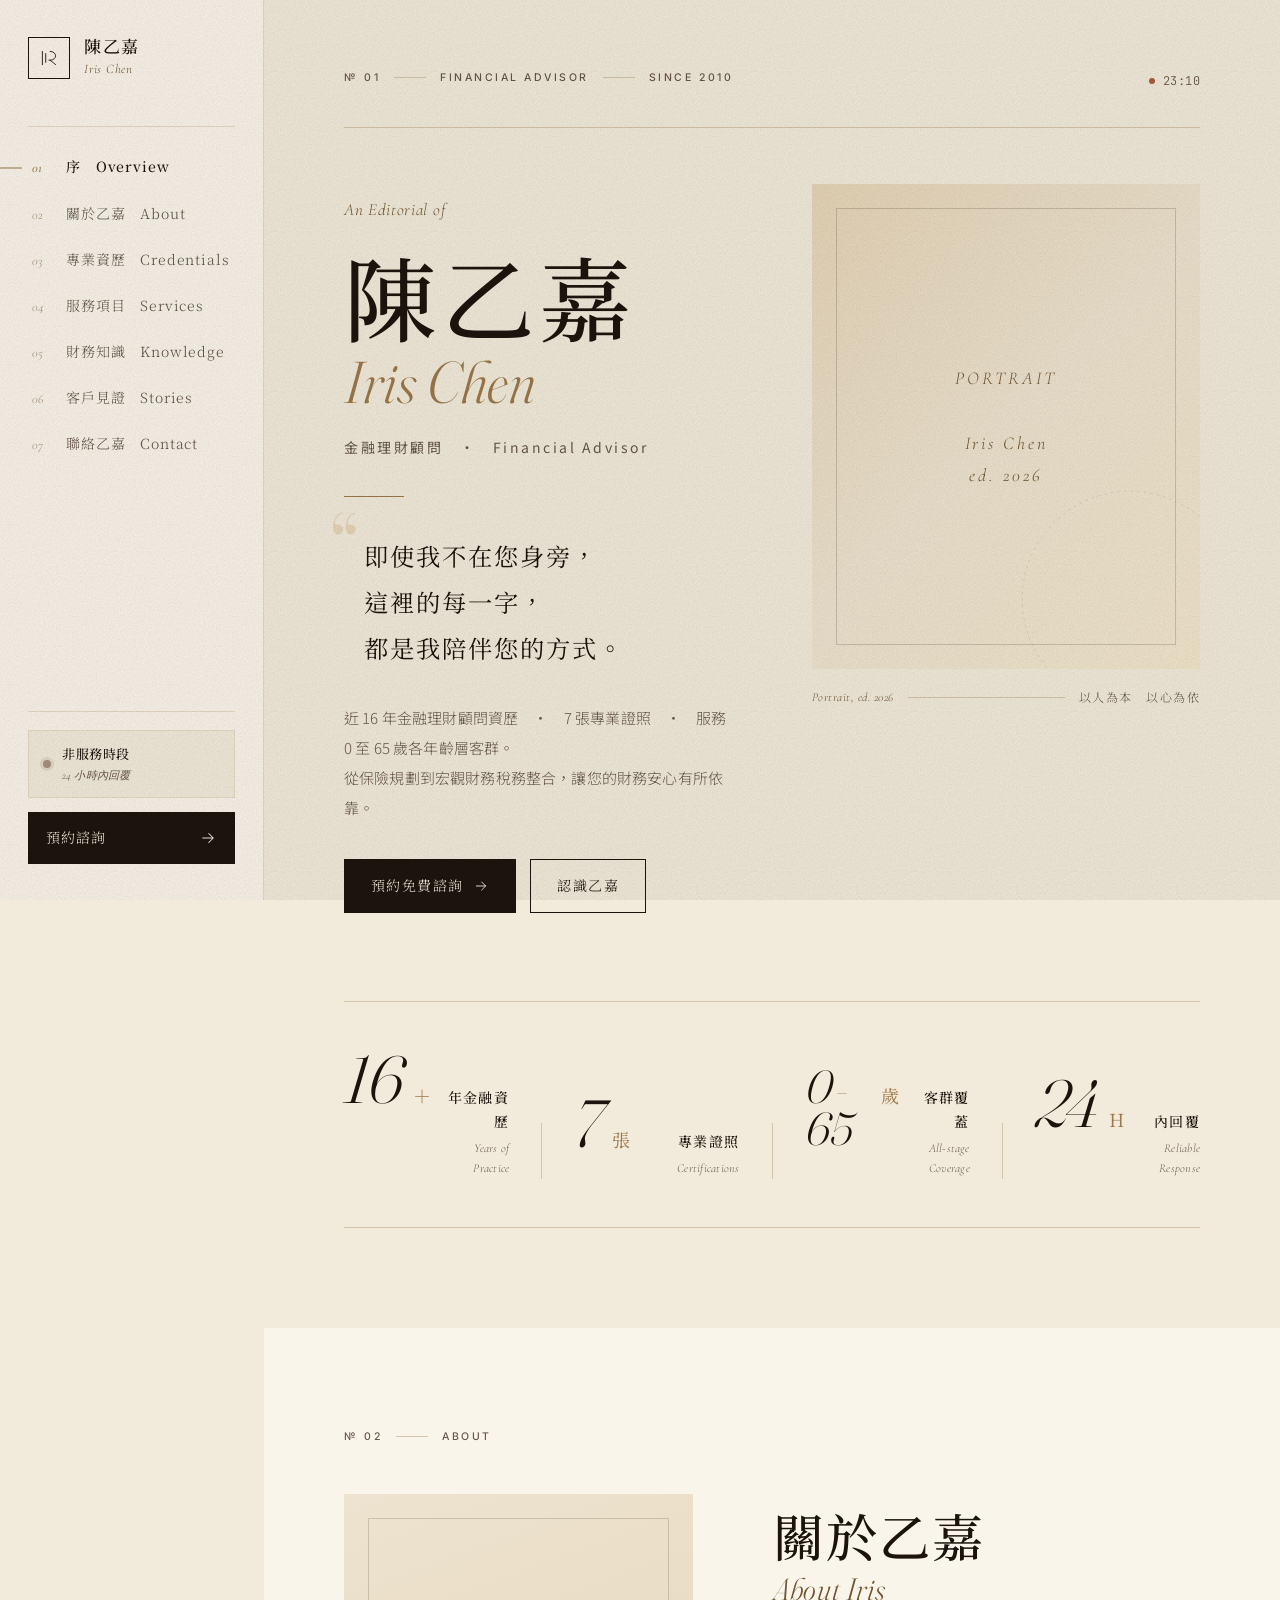
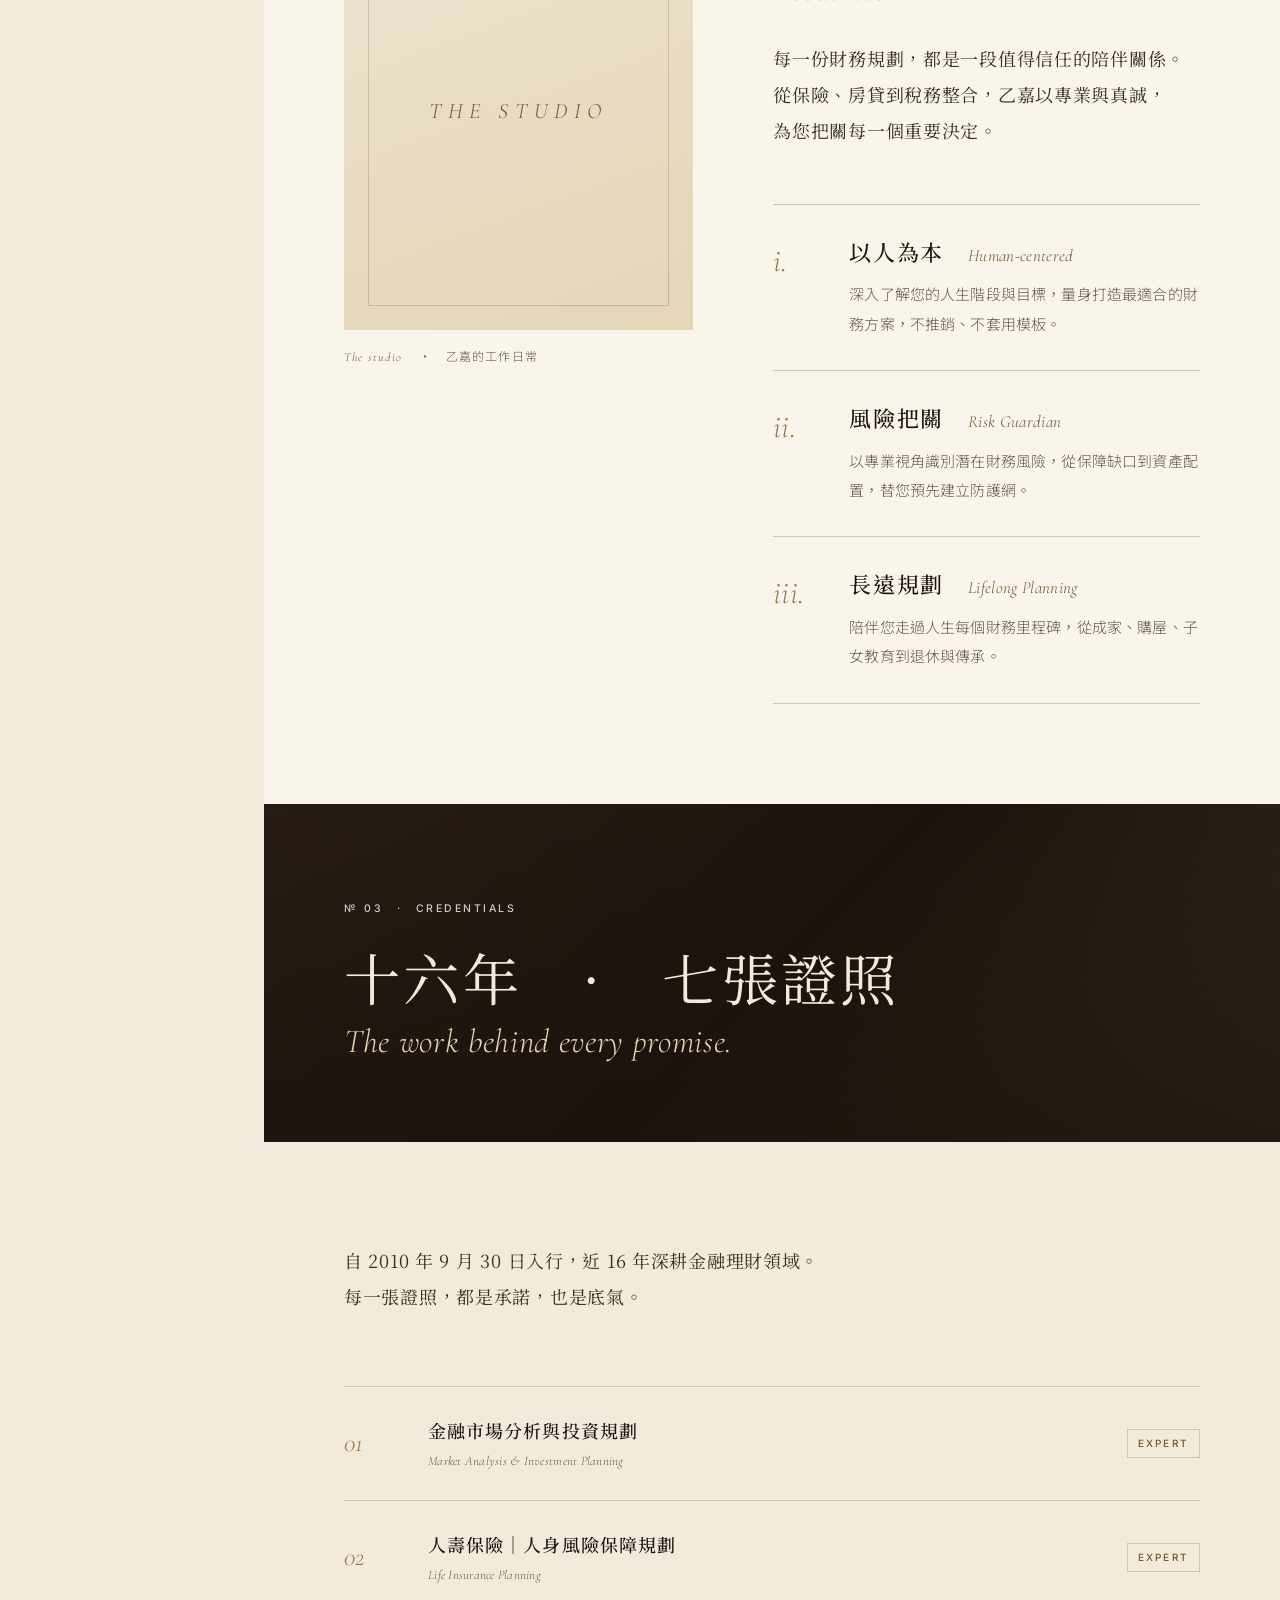
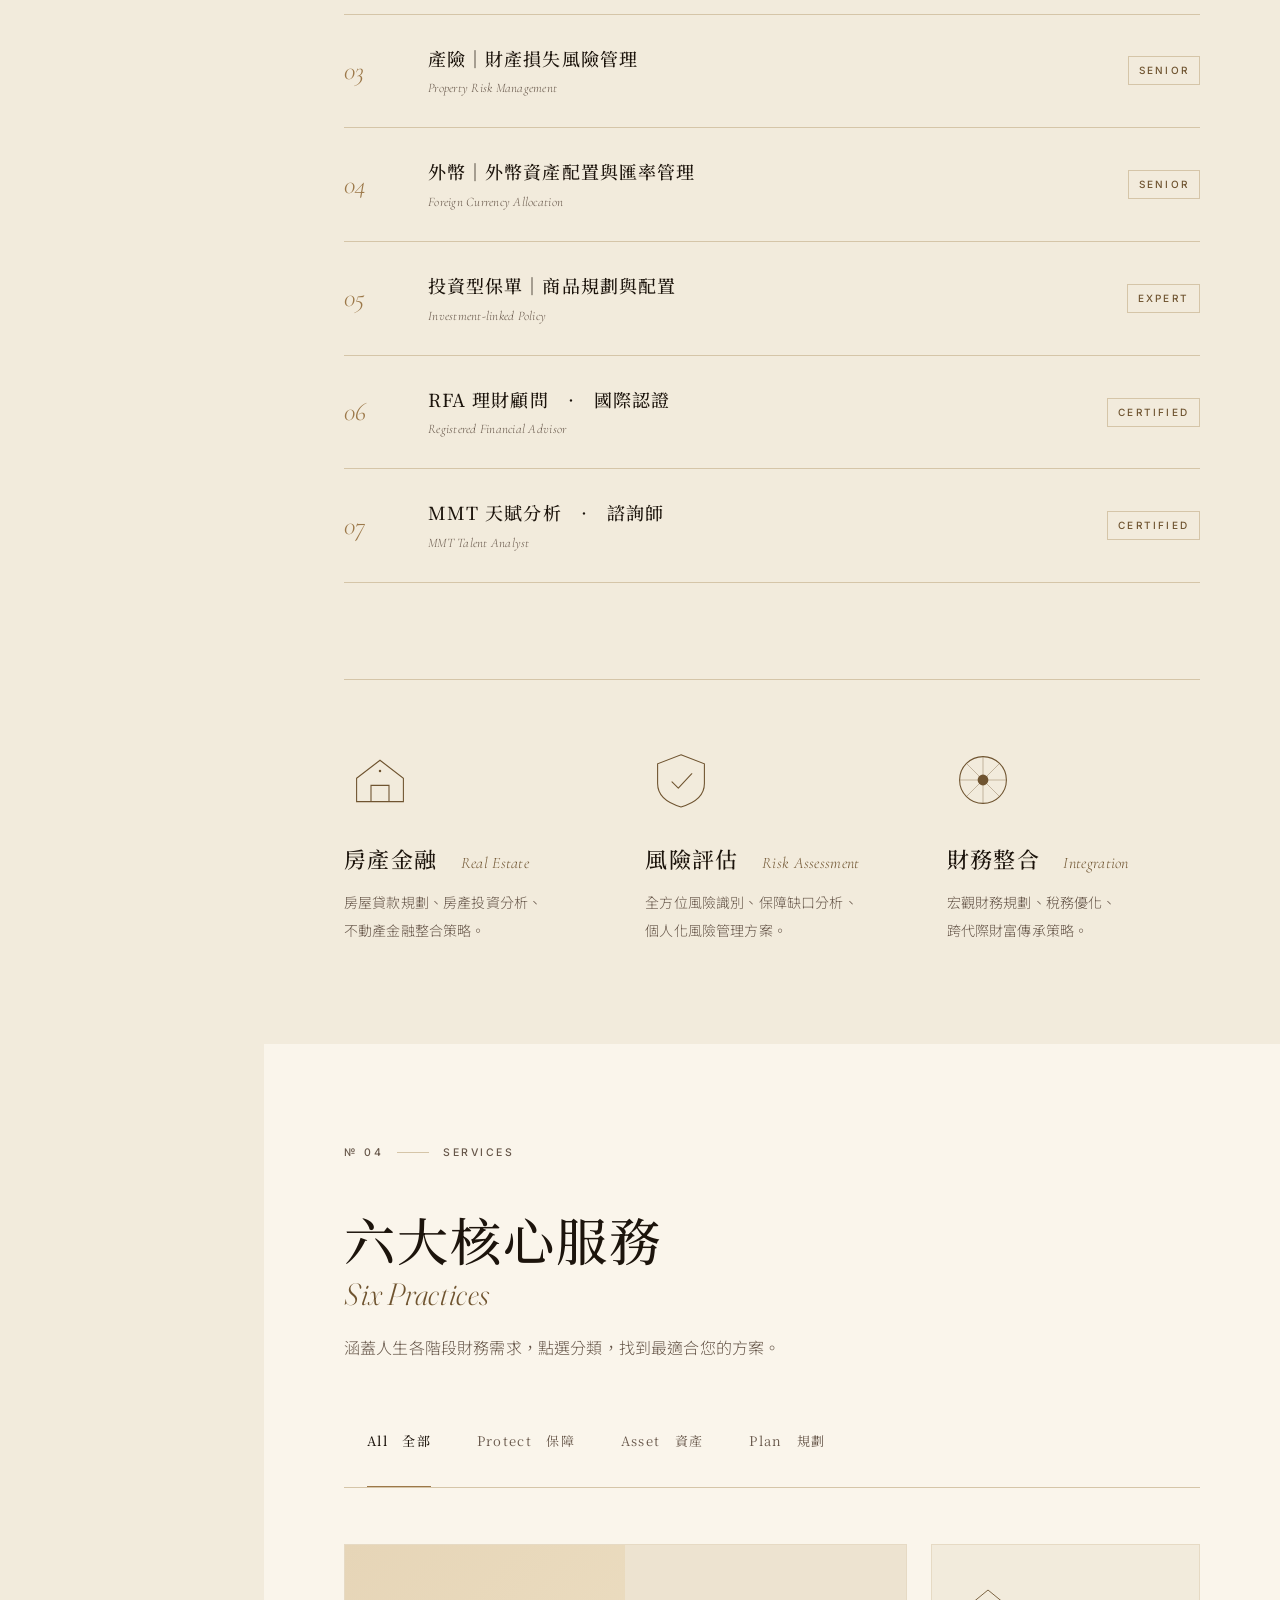
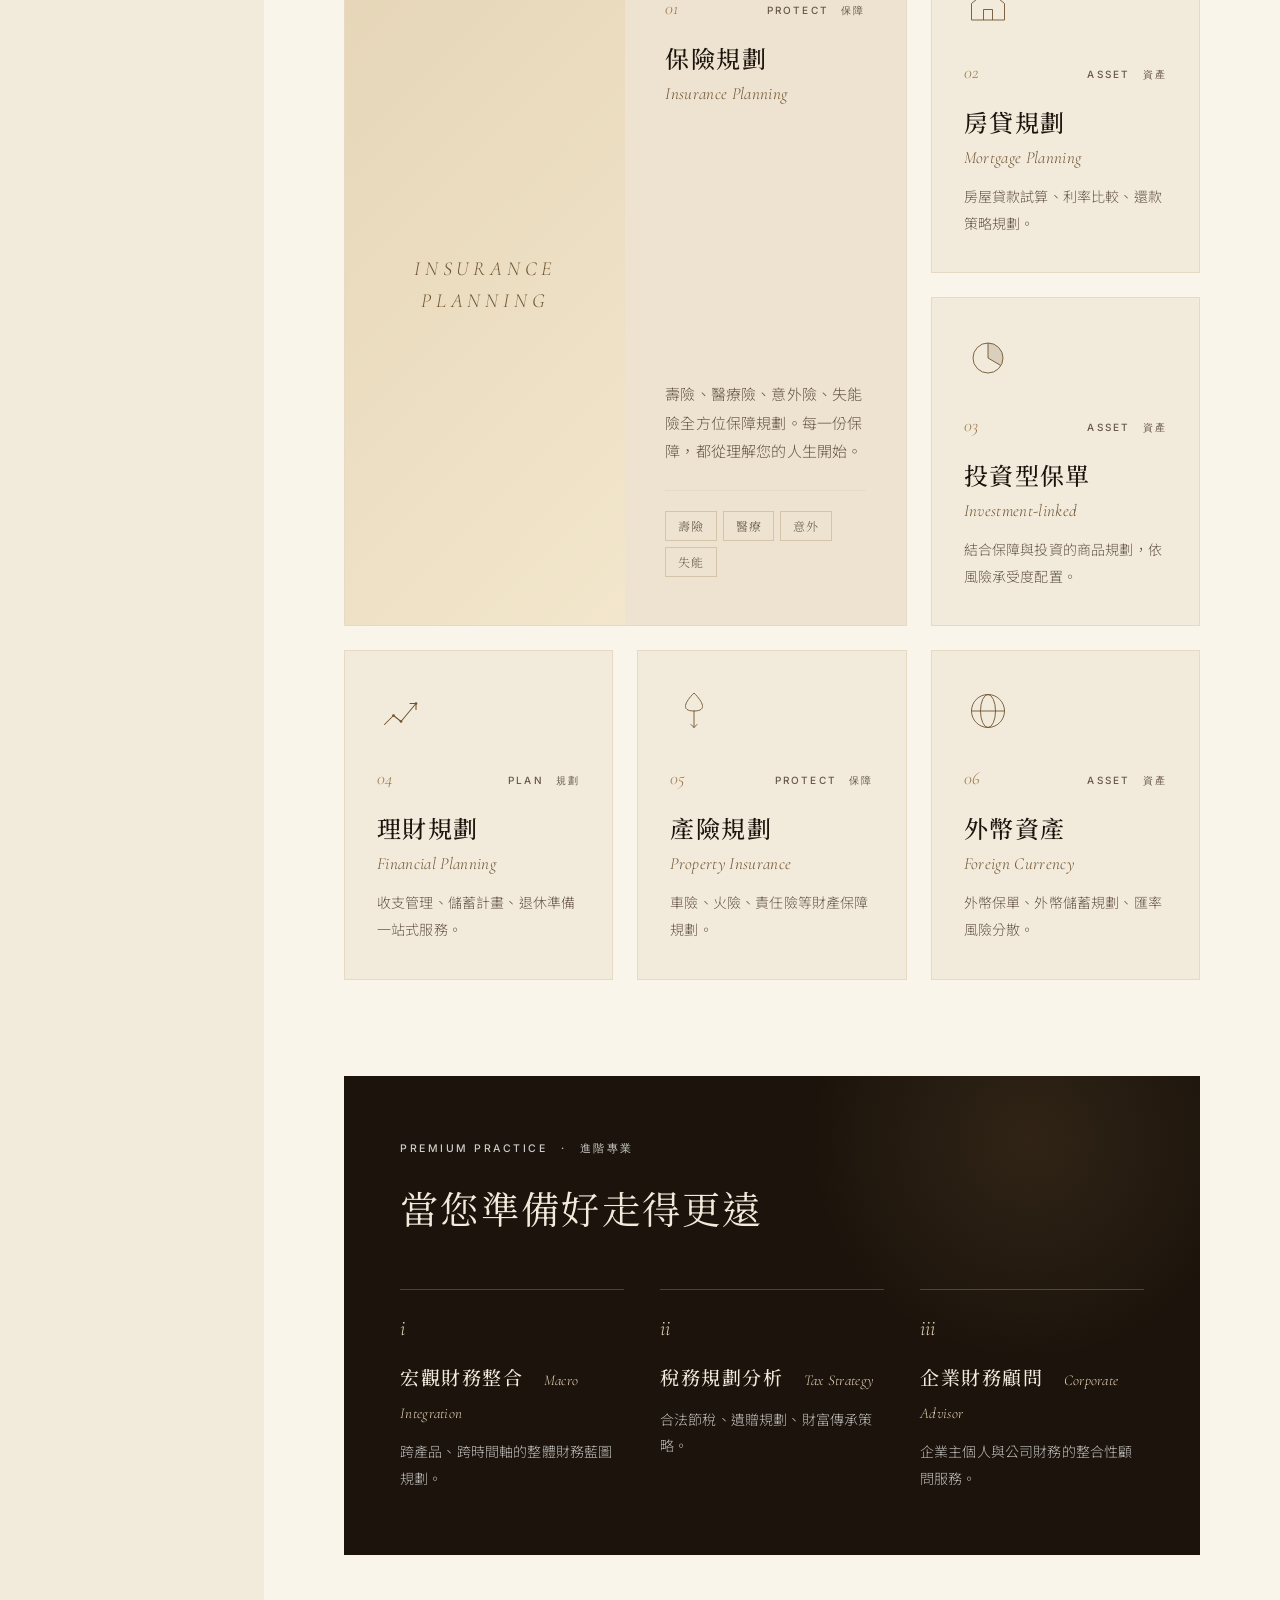
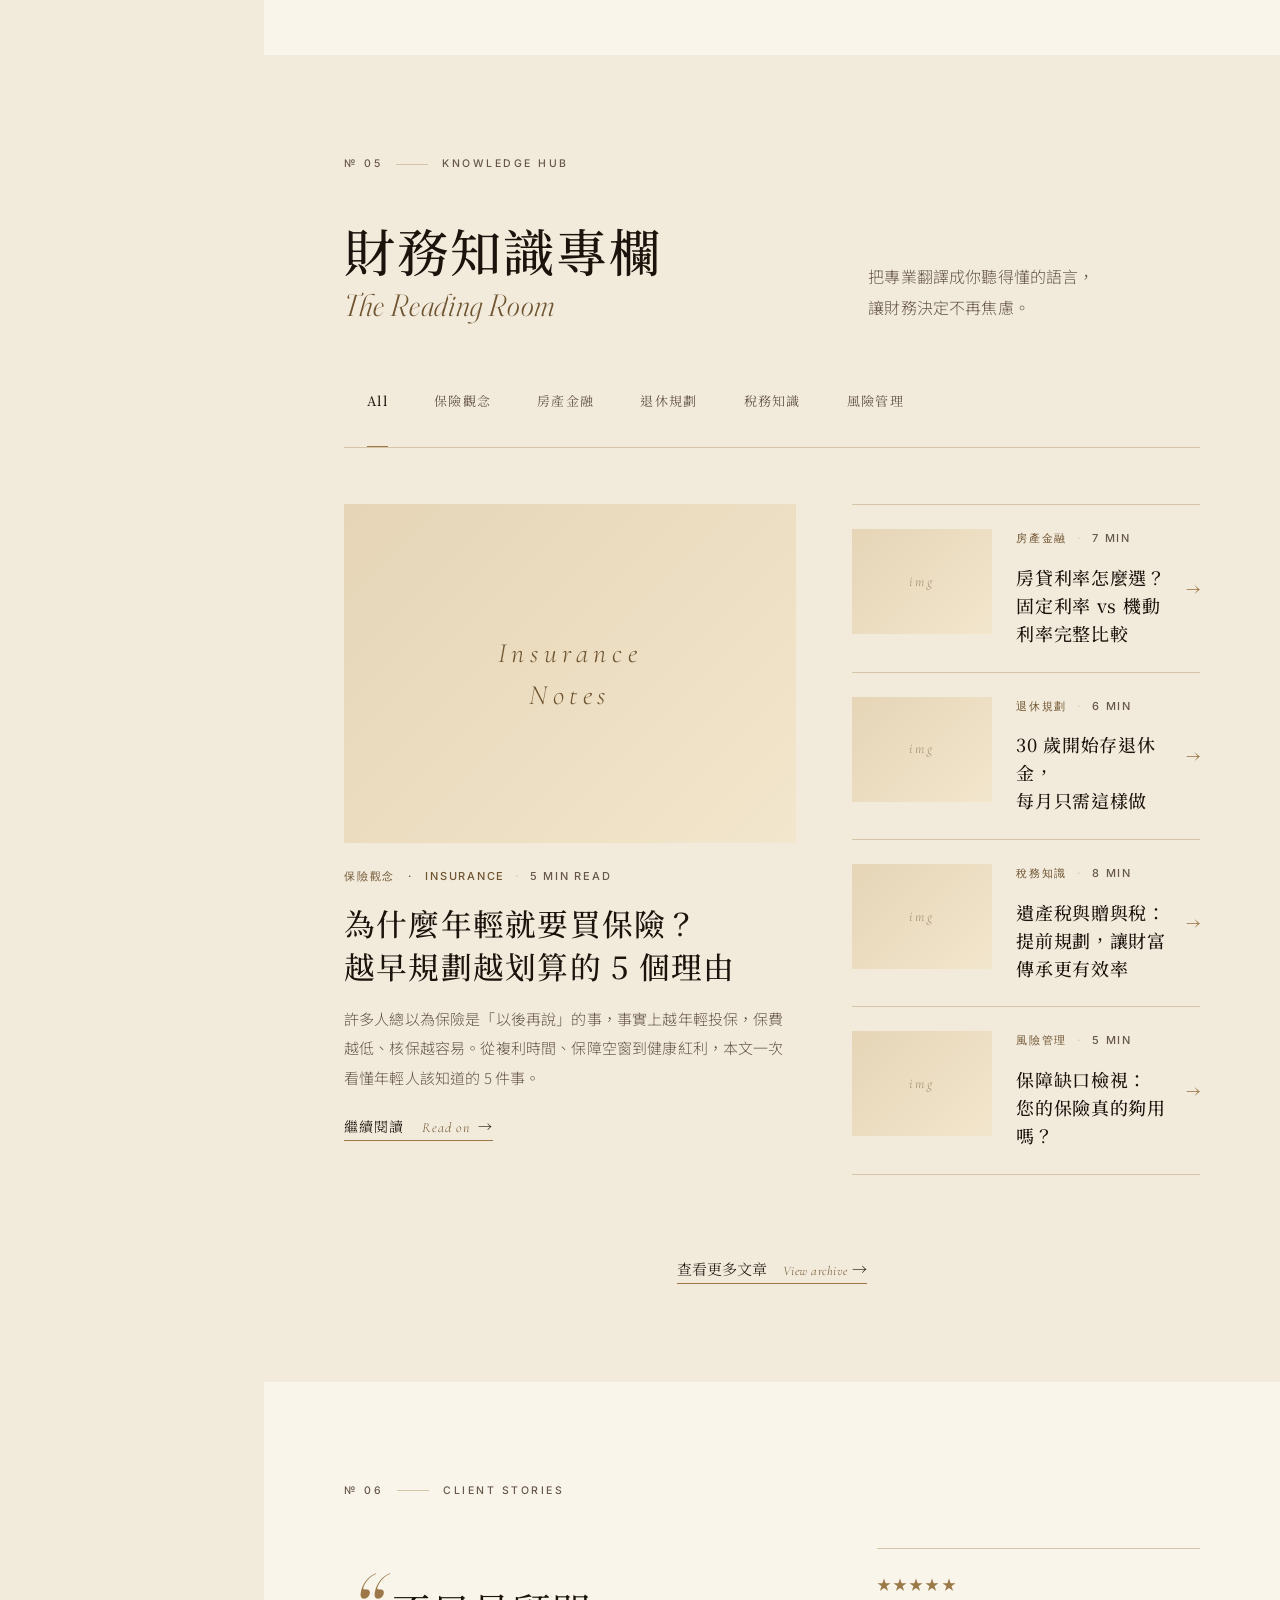
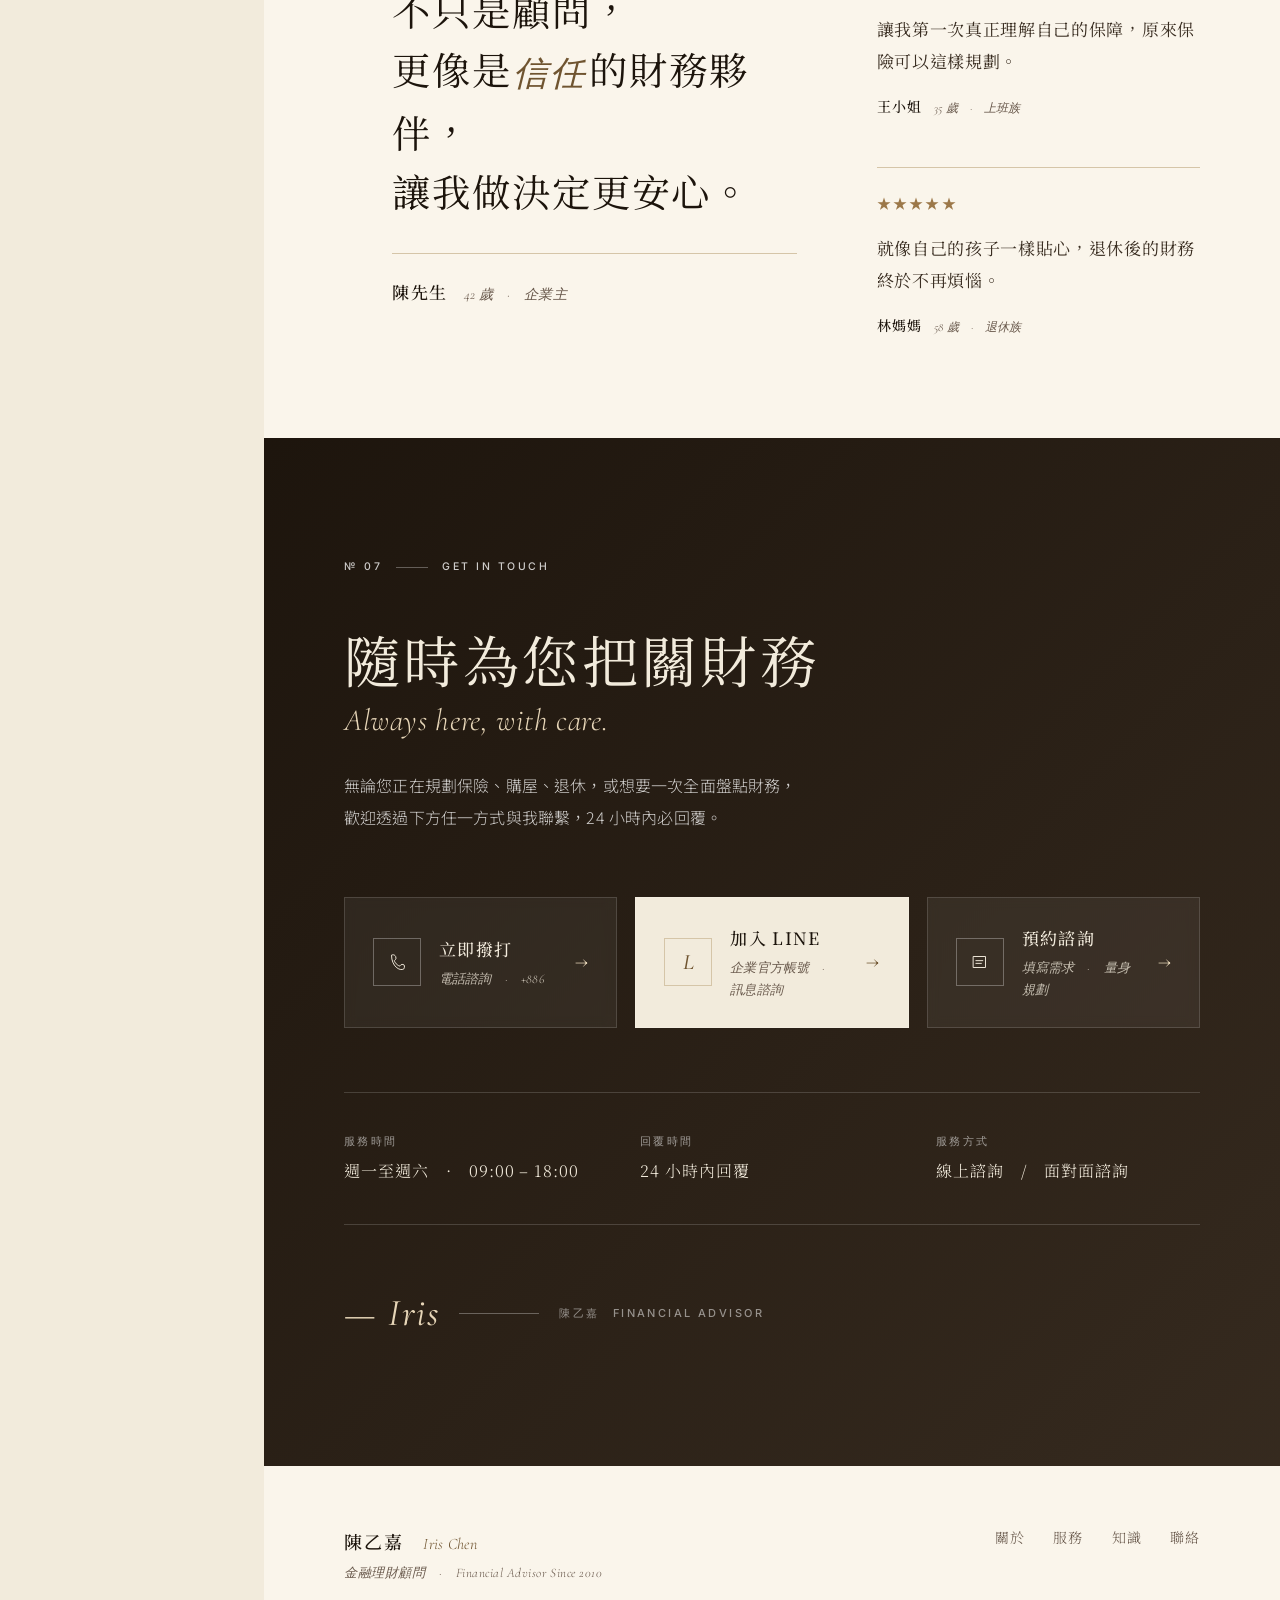
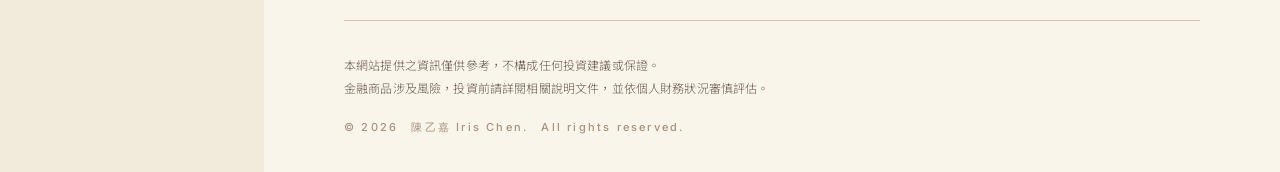
==== commit 408dc3b1: "redesign: editorial magazine aesthetic (Kinfolk × Cereal level) Full rewrite of HTML and CSS for pre" ====
--- a/index.html
+++ b/index.html
@@ -12,438 +12,470 @@
 
   <link rel="preconnect" href="https://fonts.googleapis.com" />
   <link rel="preconnect" href="https://fonts.gstatic.com" crossorigin />
-  <link href="https://fonts.googleapis.com/css2?family=Cormorant+Garamond:wght@300;400;500;600&family=Inter:wght@300;400;500;600;700&family=JetBrains+Mono:wght@400;500&family=Noto+Sans+TC:wght@300;400;500;700&family=Noto+Serif+TC:wght@400;500;600;700&display=swap" rel="stylesheet" />
+  <link href="https://fonts.googleapis.com/css2?family=Cormorant+Garamond:ital,wght@0,300;0,400;0,500;0,600;1,300;1,400;1,500&family=Fraunces:ital,opsz,wght@0,9..144,300;0,9..144,400;0,9..144,500;0,9..144,600;1,9..144,300;1,9..144,400;1,9..144,500&family=Inter:wght@300;400;500;600&family=JetBrains+Mono:wght@400;500&family=Noto+Sans+TC:wght@300;400;500&family=Noto+Serif+TC:wght@300;400;500;600;700&display=swap" rel="stylesheet" />
 
   <link rel="stylesheet" href="assets/css/style.css" />
 </head>
 <body>
 
-  <!-- ========== Sidebar Nav (Dashboard-style) ========== -->
+  <!-- ================ Paper texture overlay ================ -->
+  <div class="grain" aria-hidden="true"></div>
+
+  <!-- ================ Sidebar Nav ================ -->
   <aside class="sidebar" id="sidebar">
     <div class="sidebar__brand">
-      <div class="sidebar__logo">IC</div>
+      <div class="sidebar__logo">
+        <svg viewBox="0 0 40 40" fill="none" xmlns="http://www.w3.org/2000/svg">
+          <path d="M8 8 L8 32 M14 12 L14 28 M22 8 C28 8, 32 12, 32 16 C32 20, 28 24, 22 24 L20 24 M22 24 L32 32" stroke="currentColor" stroke-width="1.6" stroke-linecap="round" stroke-linejoin="round"/>
+        </svg>
+      </div>
       <div class="sidebar__name">
         <div class="sidebar__name-zh">陳乙嘉</div>
         <div class="sidebar__name-en">Iris Chen</div>
       </div>
     </div>
 
+    <div class="sidebar__divider"></div>
+
     <nav class="sidebar__nav" aria-label="主要導覽">
       <a href="#top" class="side-link is-active" data-target="top">
-        <span class="side-link__icon">◐</span>
-        <span class="side-link__label">總覽</span>
-        <span class="side-link__en">Overview</span>
+        <span class="side-link__num">01</span>
+        <span class="side-link__label">序　Overview</span>
       </a>
       <a href="#about" class="side-link" data-target="about">
-        <span class="side-link__icon">◇</span>
-        <span class="side-link__label">關於乙嘉</span>
-        <span class="side-link__en">About</span>
+        <span class="side-link__num">02</span>
+        <span class="side-link__label">關於乙嘉　About</span>
       </a>
       <a href="#credentials" class="side-link" data-target="credentials">
-        <span class="side-link__icon">✦</span>
-        <span class="side-link__label">專業資歷</span>
-        <span class="side-link__en">Credentials</span>
+        <span class="side-link__num">03</span>
+        <span class="side-link__label">專業資歷　Credentials</span>
       </a>
       <a href="#services" class="side-link" data-target="services">
-        <span class="side-link__icon">⊞</span>
-        <span class="side-link__label">服務項目</span>
-        <span class="side-link__en">Services</span>
+        <span class="side-link__num">04</span>
+        <span class="side-link__label">服務項目　Services</span>
       </a>
       <a href="#knowledge" class="side-link" data-target="knowledge">
-        <span class="side-link__icon">≡</span>
-        <span class="side-link__label">財務知識</span>
-        <span class="side-link__en">Knowledge</span>
+        <span class="side-link__num">05</span>
+        <span class="side-link__label">財務知識　Knowledge</span>
       </a>
       <a href="#testimonials" class="side-link" data-target="testimonials">
-        <span class="side-link__icon">♡</span>
-        <span class="side-link__label">客戶見證</span>
-        <span class="side-link__en">Stories</span>
+        <span class="side-link__num">06</span>
+        <span class="side-link__label">客戶見證　Stories</span>
       </a>
       <a href="#contact" class="side-link" data-target="contact">
-        <span class="side-link__icon">✉</span>
-        <span class="side-link__label">聯絡我</span>
-        <span class="side-link__en">Contact</span>
+        <span class="side-link__num">07</span>
+        <span class="side-link__label">聯絡乙嘉　Contact</span>
       </a>
     </nav>
 
-    <div class="sidebar__status">
-      <div class="status-dot"></div>
-      <div class="status-text">
-        <div class="status-text__top" id="statusTop">服務中</div>
-        <div class="status-text__bot" id="statusBot">週一至週六 09:00–18:00</div>
-      </div>
+    <div class="sidebar__divider"></div>
+
+    <div class="sidebar__foot">
+      <div class="sidebar__status">
+        <div class="status-dot" id="statusDot"></div>
+        <div class="status-text">
+          <div class="status-text__top" id="statusTop">服務中</div>
+          <div class="status-text__bot" id="statusBot">即時回覆</div>
+        </div>
+      </div>
+      <a href="#contact" class="sidebar__cta">
+        <span>預約諮詢</span>
+        <svg viewBox="0 0 24 24" fill="none"><path d="M5 12 L19 12 M13 6 L19 12 L13 18" stroke="currentColor" stroke-width="1.4" stroke-linecap="round" stroke-linejoin="round"/></svg>
+      </a>
     </div>
-
-    <a href="#contact" class="sidebar__cta">
-      預約諮詢
-      <span>→</span>
-    </a>
   </aside>
 
-  <!-- ========== Mobile Top Bar ========== -->
+  <!-- ================ Mobile Top Bar ================ -->
   <header class="topbar">
     <div class="topbar__brand">
-      <span class="topbar__logo">IC</span>
-      <span>陳乙嘉 Iris Chen</span>
+      <span class="topbar__logo">
+        <svg viewBox="0 0 40 40" fill="none"><path d="M8 8 L8 32 M14 12 L14 28 M22 8 C28 8, 32 12, 32 16 C32 20, 28 24, 22 24 L20 24 M22 24 L32 32" stroke="currentColor" stroke-width="2" stroke-linecap="round" stroke-linejoin="round"/></svg>
+      </span>
+      <span class="topbar__name">陳乙嘉　<i>Iris Chen</i></span>
     </div>
     <button class="topbar__toggle" id="navToggle" aria-label="開啟選單">
       <span></span><span></span><span></span>
     </button>
   </header>
 
-  <!-- ========== Main Dashboard ========== -->
+  <!-- ================ Main ================ -->
   <main class="main">
 
-    <!-- ===== Overview / Hero ===== -->
-    <section class="panel panel--hero" id="top">
-      <div class="panel__head">
-        <div class="panel__head-left">
-          <div class="panel__breadcrumb">Dashboard · Overview</div>
-          <h1 class="panel__title">歡迎來到 Iris 的財務空間</h1>
-        </div>
-        <div class="panel__head-right">
-          <div class="live-clock">
-            <span class="live-clock__dot"></span>
-            <span id="liveTime">--:--:--</span>
-          </div>
-        </div>
-      </div>
-
-      <div class="hero-grid">
-        <div class="hero-grid__main">
-          <div class="hero-eyebrow">Financial Advisor · Since 2010</div>
-          <h2 class="hero-title">
-            <span class="hero-title__zh">陳乙嘉</span>
-            <span class="hero-title__en">Iris Chen</span>
-          </h2>
-          <p class="hero-slogan">「即使我不在您身旁，這裡的每一字，都是我陪伴您的方式。」</p>
-          <p class="hero-desc">
-            近 16 年金融理財顧問資歷　·　7 張專業證照　·　服務 0 至 65 歲各年齡層客群<br/>
+    <!-- ============ Hero ============ -->
+    <section class="hero" id="top">
+      <div class="hero__meta">
+        <div class="hero__meta-left">
+          <span class="folio">№ 01</span>
+          <span class="folio-divider"></span>
+          <span class="folio">Financial Advisor</span>
+          <span class="folio-divider"></span>
+          <span class="folio">Since 2010</span>
+        </div>
+        <div class="hero__meta-right">
+          <span class="live-clock"><span class="live-clock__dot"></span><span id="liveTime">--:--</span></span>
+        </div>
+      </div>
+
+      <div class="hero__grid">
+        <div class="hero__text">
+          <div class="hero__eyebrow"><i>An Editorial of</i></div>
+          <h1 class="hero__title">
+            陳乙嘉
+            <span class="hero__title-en">Iris Chen</span>
+          </h1>
+          <div class="hero__role">金融理財顧問　·　Financial Advisor</div>
+
+          <div class="hero__rule"></div>
+
+          <blockquote class="hero__quote">
+            <span class="hero__quote-mark">“</span>
+            即使我不在您身旁，<br/>
+            這裡的每一字，<br/>
+            都是我陪伴您的方式。
+          </blockquote>
+
+          <p class="hero__desc">
+            近 16 年金融理財顧問資歷　·　7 張專業證照　·　服務 0 至 65 歲各年齡層客群。<br/>
             從保險規劃到宏觀財務稅務整合，讓您的財務安心有所依靠。
           </p>
-          <div class="hero-cta">
-            <a href="#contact" class="btn btn--primary">預約免費諮詢 →</a>
+
+          <div class="hero__cta">
+            <a href="#contact" class="btn btn--primary">
+              <span>預約免費諮詢</span>
+              <svg viewBox="0 0 24 24" fill="none"><path d="M5 12 L19 12 M13 6 L19 12 L13 18" stroke="currentColor" stroke-width="1.4" stroke-linecap="round" stroke-linejoin="round"/></svg>
+            </a>
             <a href="#about" class="btn btn--ghost">認識乙嘉</a>
           </div>
         </div>
 
-        <div class="hero-grid__side">
-          <div class="metric-card">
-            <div class="metric-card__top">
-              <span class="metric-card__label">年金融資歷</span>
-              <span class="metric-card__trend">▲</span>
-            </div>
-            <div class="metric-card__num" data-count="16" data-suffix="+">0</div>
-            <div class="metric-card__sub">Since 2010.09.30</div>
-            <div class="metric-card__bar"><span style="width: 96%"></span></div>
-          </div>
-
-          <div class="metric-card">
-            <div class="metric-card__top">
-              <span class="metric-card__label">專業證照</span>
-              <span class="metric-card__trend">★</span>
-            </div>
-            <div class="metric-card__num" data-count="7" data-suffix=" 張">0</div>
-            <div class="metric-card__sub">Certified Expertise</div>
-            <div class="metric-card__bar"><span style="width: 100%"></span></div>
-          </div>
-
-          <div class="metric-card metric-card--accent">
-            <div class="metric-card__top">
-              <span class="metric-card__label">客群覆蓋</span>
-              <span class="metric-card__trend">◇</span>
-            </div>
-            <div class="metric-card__num metric-card__num--small">0 – 65<span class="unit"> 歲</span></div>
-            <div class="metric-card__sub">All-stage Coverage</div>
-            <div class="metric-card__bar"><span style="width: 88%"></span></div>
-          </div>
-
-          <div class="metric-card">
-            <div class="metric-card__top">
-              <span class="metric-card__label">回覆時間</span>
-              <span class="metric-card__trend">⚡</span>
-            </div>
-            <div class="metric-card__num" data-count="24" data-suffix=" H">0</div>
-            <div class="metric-card__sub">Reliable Response</div>
-            <div class="metric-card__bar"><span style="width: 100%"></span></div>
+        <figure class="hero__figure">
+          <div class="hero__photo">
+            <img src="assets/img/hero-portrait.jpg" alt="陳乙嘉 Iris Chen 形象照"
+                 onerror="this.classList.add('img--missing')" />
+            <div class="hero__photo-deco" aria-hidden="true">
+              <svg viewBox="0 0 200 200"><circle cx="100" cy="100" r="98" fill="none" stroke="currentColor" stroke-width="0.6" stroke-dasharray="2 4"/></svg>
+            </div>
+          </div>
+          <figcaption class="hero__caption">
+            <span class="hero__caption-en"><i>Portrait, ed. 2026</i></span>
+            <span class="hero__caption-line"></span>
+            <span class="hero__caption-zh">以人為本　以心為依</span>
+          </figcaption>
+        </figure>
+      </div>
+
+      <!-- Editorial stats strip -->
+      <div class="hero__stats">
+        <div class="stat">
+          <div class="stat__num" data-count="16" data-suffix="">0</div>
+          <div class="stat__plus">＋</div>
+          <div class="stat__label">
+            <span>年金融資歷</span>
+            <i>Years of Practice</i>
+          </div>
+        </div>
+        <div class="stat__rule"></div>
+        <div class="stat">
+          <div class="stat__num" data-count="7" data-suffix="">0</div>
+          <div class="stat__plus">張</div>
+          <div class="stat__label">
+            <span>專業證照</span>
+            <i>Certifications</i>
+          </div>
+        </div>
+        <div class="stat__rule"></div>
+        <div class="stat">
+          <div class="stat__num stat__num--text">0<small>–</small>65</div>
+          <div class="stat__plus">歲</div>
+          <div class="stat__label">
+            <span>客群覆蓋</span>
+            <i>All-stage Coverage</i>
+          </div>
+        </div>
+        <div class="stat__rule"></div>
+        <div class="stat">
+          <div class="stat__num" data-count="24" data-suffix="">0</div>
+          <div class="stat__plus">H</div>
+          <div class="stat__label">
+            <span>內回覆</span>
+            <i>Reliable Response</i>
           </div>
         </div>
       </div>
     </section>
 
-    <!-- ===== About ===== -->
-    <section class="panel" id="about">
-      <div class="panel__head">
-        <div class="panel__head-left">
-          <div class="panel__breadcrumb">About · 關於</div>
-          <h2 class="panel__title">三個核心價值</h2>
-          <p class="panel__lead">每一份財務規劃，都是一段值得信任的陪伴關係。</p>
-        </div>
-      </div>
-
-      <div class="pillars">
-        <article class="pillar" data-pillar="01">
-          <div class="pillar__head">
-            <span class="pillar__num">01</span>
-            <span class="pillar__icon">◐</span>
-          </div>
-          <h3 class="pillar__title">以人為本</h3>
-          <div class="pillar__en">Human-centered</div>
-          <p class="pillar__desc">深入了解您的人生階段與目標，量身打造最適合的財務方案，不推銷、不套用模板。</p>
-          <div class="pillar__meta">
-            <span>個別諮詢</span><span>客製規劃</span>
+    <!-- ============ About ============ -->
+    <section class="about" id="about">
+      <div class="folio-bar">
+        <span class="folio">№ 02</span>
+        <span class="folio-divider"></span>
+        <span class="folio">About</span>
+      </div>
+
+      <div class="about__grid">
+        <figure class="about__figure">
+          <div class="about__photo">
+            <img src="assets/img/about-feature.jpg" alt="Iris 工作場景" onerror="this.classList.add('img--missing')" />
+          </div>
+          <figcaption><i>The studio</i>　·　乙嘉的工作日常</figcaption>
+        </figure>
+
+        <div class="about__body">
+          <h2 class="section__title">
+            關於乙嘉
+            <span class="section__title-en"><i>About Iris</i></span>
+          </h2>
+          <p class="about__lead">
+            每一份財務規劃，都是一段值得信任的陪伴關係。<br/>
+            從保險、房貸到稅務整合，乙嘉以專業與真誠，<br/>為您把關每一個重要決定。
+          </p>
+
+          <ol class="pillars">
+            <li class="pillar">
+              <div class="pillar__num">i.</div>
+              <div class="pillar__main">
+                <h3>以人為本　<i>Human-centered</i></h3>
+                <p>深入了解您的人生階段與目標，量身打造最適合的財務方案，不推銷、不套用模板。</p>
+              </div>
+            </li>
+            <li class="pillar">
+              <div class="pillar__num">ii.</div>
+              <div class="pillar__main">
+                <h3>風險把關　<i>Risk Guardian</i></h3>
+                <p>以專業視角識別潛在財務風險，從保障缺口到資產配置，替您預先建立防護網。</p>
+              </div>
+            </li>
+            <li class="pillar">
+              <div class="pillar__num">iii.</div>
+              <div class="pillar__main">
+                <h3>長遠規劃　<i>Lifelong Planning</i></h3>
+                <p>陪伴您走過人生每個財務里程碑，從成家、購屋、子女教育到退休與傳承。</p>
+              </div>
+            </li>
+          </ol>
+        </div>
+      </div>
+    </section>
+
+    <!-- ============ Credentials ============ -->
+    <section class="credentials" id="credentials">
+      <div class="credentials__banner">
+        <img src="assets/img/credentials-banner.jpg" alt="" onerror="this.classList.add('img--missing')" />
+        <div class="credentials__banner-overlay"></div>
+        <div class="credentials__banner-text">
+          <div class="folio folio--light">№ 03　·　Credentials</div>
+          <h2 class="credentials__headline">
+            十六年　·　七張證照<br/>
+            <i>The work behind every promise.</i>
+          </h2>
+        </div>
+      </div>
+
+      <div class="credentials__body">
+        <p class="credentials__lead">
+          自 2010 年 9 月 30 日入行，近 16 年深耕金融理財領域。<br/>
+          每一張證照，都是承諾，也是底氣。
+        </p>
+
+        <ol class="cert-list">
+          <li class="cert"><span class="cert__no">01</span><div class="cert__main"><span class="cert__name">金融市場分析與投資規劃</span><i class="cert__en">Market Analysis & Investment Planning</i></div><span class="cert__tag">Expert</span></li>
+          <li class="cert"><span class="cert__no">02</span><div class="cert__main"><span class="cert__name">人壽保險｜人身風險保障規劃</span><i class="cert__en">Life Insurance Planning</i></div><span class="cert__tag">Expert</span></li>
+          <li class="cert"><span class="cert__no">03</span><div class="cert__main"><span class="cert__name">產險｜財產損失風險管理</span><i class="cert__en">Property Risk Management</i></div><span class="cert__tag">Senior</span></li>
+          <li class="cert"><span class="cert__no">04</span><div class="cert__main"><span class="cert__name">外幣｜外幣資產配置與匯率管理</span><i class="cert__en">Foreign Currency Allocation</i></div><span class="cert__tag">Senior</span></li>
+          <li class="cert"><span class="cert__no">05</span><div class="cert__main"><span class="cert__name">投資型保單｜商品規劃與配置</span><i class="cert__en">Investment-linked Policy</i></div><span class="cert__tag">Expert</span></li>
+          <li class="cert"><span class="cert__no">06</span><div class="cert__main"><span class="cert__name">RFA 理財顧問　·　國際認證</span><i class="cert__en">Registered Financial Advisor</i></div><span class="cert__tag">Certified</span></li>
+          <li class="cert"><span class="cert__no">07</span><div class="cert__main"><span class="cert__name">MMT 天賦分析　·　諮詢師</span><i class="cert__en">MMT Talent Analyst</i></div><span class="cert__tag">Certified</span></li>
+        </ol>
+
+        <div class="domains">
+          <article class="domain">
+            <div class="domain__ill">
+              <svg viewBox="0 0 80 80" fill="none">
+                <path d="M14 38 L40 18 L66 38 L66 64 L14 64 Z" stroke="currentColor" stroke-width="1.2"/>
+                <path d="M30 64 L30 46 L50 46 L50 64" stroke="currentColor" stroke-width="1.2"/>
+                <circle cx="40" cy="30" r="1.4" fill="currentColor"/>
+              </svg>
+            </div>
+            <h3>房產金融　<i>Real Estate</i></h3>
+            <p>房屋貸款規劃、房產投資分析、<br/>不動產金融整合策略。</p>
+          </article>
+          <article class="domain">
+            <div class="domain__ill">
+              <svg viewBox="0 0 80 80" fill="none">
+                <path d="M40 12 L66 22 L66 44 C66 58, 54 66, 40 70 C26 66, 14 58, 14 44 L14 22 Z" stroke="currentColor" stroke-width="1.2"/>
+                <path d="M30 42 L37 49 L52 33" stroke="currentColor" stroke-width="1.2" stroke-linecap="round" stroke-linejoin="round"/>
+              </svg>
+            </div>
+            <h3>風險評估　<i>Risk Assessment</i></h3>
+            <p>全方位風險識別、保障缺口分析、<br/>個人化風險管理方案。</p>
+          </article>
+          <article class="domain">
+            <div class="domain__ill">
+              <svg viewBox="0 0 80 80" fill="none">
+                <circle cx="40" cy="40" r="26" stroke="currentColor" stroke-width="1.2"/>
+                <path d="M14 40 L66 40 M40 14 L40 66 M22 22 L58 58 M22 58 L58 22" stroke="currentColor" stroke-width="0.8" opacity="0.5"/>
+                <circle cx="40" cy="40" r="6" fill="currentColor"/>
+              </svg>
+            </div>
+            <h3>財務整合　<i>Integration</i></h3>
+            <p>宏觀財務規劃、稅務優化、<br/>跨代際財富傳承策略。</p>
+          </article>
+        </div>
+      </div>
+    </section>
+
+    <!-- ============ Services ============ -->
+    <section class="services" id="services">
+      <div class="folio-bar">
+        <span class="folio">№ 04</span>
+        <span class="folio-divider"></span>
+        <span class="folio">Services</span>
+      </div>
+
+      <header class="section__head">
+        <h2 class="section__title">
+          六大核心服務
+          <span class="section__title-en"><i>Six Practices</i></span>
+        </h2>
+        <p class="section__lead">涵蓋人生各階段財務需求，點選分類，找到最適合您的方案。</p>
+      </header>
+
+      <div class="filters" role="tablist">
+        <button class="filter is-active" data-filter="all" role="tab">All　全部</button>
+        <button class="filter" data-filter="protect" role="tab">Protect　保障</button>
+        <button class="filter" data-filter="asset" role="tab">Asset　資產</button>
+        <button class="filter" data-filter="plan" role="tab">Plan　規劃</button>
+      </div>
+
+      <!-- Bento grid: featured + smaller -->
+      <div class="bento" id="servicesGrid">
+
+        <article class="svc svc--feature" data-cat="protect">
+          <div class="svc__photo">
+            <img src="assets/img/service-feature.jpg" alt="" onerror="this.classList.add('img--missing')" />
+          </div>
+          <div class="svc__body">
+            <div class="svc__top">
+              <span class="svc__no">01</span>
+              <span class="svc__cat">Protect　保障</span>
+            </div>
+            <h3 class="svc__title">保險規劃<br/><i>Insurance Planning</i></h3>
+            <p class="svc__desc">壽險、醫療險、意外險、失能險全方位保障規劃。每一份保障，都從理解您的人生開始。</p>
+            <div class="svc__tags"><span>壽險</span><span>醫療</span><span>意外</span><span>失能</span></div>
           </div>
         </article>
 
-        <article class="pillar" data-pillar="02">
-          <div class="pillar__head">
-            <span class="pillar__num">02</span>
-            <span class="pillar__icon">◇</span>
-          </div>
-          <h3 class="pillar__title">風險把關</h3>
-          <div class="pillar__en">Risk Guardian</div>
-          <p class="pillar__desc">以專業視角識別潛在財務風險，從保障缺口到資產配置，替您預先建立防護網。</p>
-          <div class="pillar__meta">
-            <span>風險識別</span><span>缺口分析</span>
-          </div>
+        <article class="svc" data-cat="asset">
+          <div class="svc__icon">
+            <svg viewBox="0 0 64 64" fill="none">
+              <path d="M10 30 L32 12 L54 30 L54 52 L10 52 Z" stroke="currentColor" stroke-width="1.2"/>
+              <path d="M26 52 L26 38 L38 38 L38 52" stroke="currentColor" stroke-width="1.2"/>
+            </svg>
+          </div>
+          <div class="svc__top"><span class="svc__no">02</span><span class="svc__cat">Asset　資產</span></div>
+          <h3 class="svc__title">房貸規劃<br/><i>Mortgage Planning</i></h3>
+          <p class="svc__desc">房屋貸款試算、利率比較、還款策略規劃。</p>
         </article>
 
-        <article class="pillar" data-pillar="03">
-          <div class="pillar__head">
-            <span class="pillar__num">03</span>
-            <span class="pillar__icon">○</span>
-          </div>
-          <h3 class="pillar__title">長遠規劃</h3>
-          <div class="pillar__en">Lifelong Planning</div>
-          <p class="pillar__desc">陪伴您走過人生每個財務里程碑，從成家、購屋、子女教育到退休與傳承。</p>
-          <div class="pillar__meta">
-            <span>階段陪伴</span><span>世代傳承</span>
-          </div>
+        <article class="svc" data-cat="asset">
+          <div class="svc__icon">
+            <svg viewBox="0 0 64 64" fill="none">
+              <circle cx="32" cy="32" r="20" stroke="currentColor" stroke-width="1.2"/>
+              <path d="M32 32 L32 12 A20 20 0 0 1 49 42 Z" fill="currentColor" opacity="0.18"/>
+              <path d="M32 12 L32 32 L49 42" stroke="currentColor" stroke-width="1.2"/>
+            </svg>
+          </div>
+          <div class="svc__top"><span class="svc__no">03</span><span class="svc__cat">Asset　資產</span></div>
+          <h3 class="svc__title">投資型保單<br/><i>Investment-linked</i></h3>
+          <p class="svc__desc">結合保障與投資的商品規劃，依風險承受度配置。</p>
         </article>
-      </div>
-    </section>
-
-    <!-- ===== Credentials ===== -->
-    <section class="panel panel--dark" id="credentials">
-      <div class="panel__head">
-        <div class="panel__head-left">
-          <div class="panel__breadcrumb">Credentials · 證照與專業</div>
-          <h2 class="panel__title">7 張專業證照　·　3 大權威領域</h2>
-          <p class="panel__lead">自 2010 年 9 月 30 日入行，近 16 年深耕金融理財領域。</p>
-        </div>
-        <div class="panel__head-right">
-          <div class="badge-stat">
-            <span class="badge-stat__num">16<small>+</small></span>
-            <span class="badge-stat__label">YEARS</span>
-          </div>
-        </div>
-      </div>
-
-      <div class="creds">
-        <div class="cred" style="--p:96%">
-          <div class="cred__no">01</div>
-          <div class="cred__body">
-            <div class="cred__name">金融市場分析與投資規劃</div>
-            <div class="cred__en">Market Analysis & Investment Planning</div>
-            <div class="cred__bar"><span></span></div>
-          </div>
-          <div class="cred__level">Expert</div>
-        </div>
-        <div class="cred" style="--p:94%">
-          <div class="cred__no">02</div>
-          <div class="cred__body">
-            <div class="cred__name">人壽保險｜人身風險保障規劃</div>
-            <div class="cred__en">Life Insurance Planning</div>
-            <div class="cred__bar"><span></span></div>
-          </div>
-          <div class="cred__level">Expert</div>
-        </div>
-        <div class="cred" style="--p:90%">
-          <div class="cred__no">03</div>
-          <div class="cred__body">
-            <div class="cred__name">產險｜財產損失風險管理</div>
-            <div class="cred__en">Property Risk Management</div>
-            <div class="cred__bar"><span></span></div>
-          </div>
-          <div class="cred__level">Senior</div>
-        </div>
-        <div class="cred" style="--p:88%">
-          <div class="cred__no">04</div>
-          <div class="cred__body">
-            <div class="cred__name">外幣｜外幣資產配置與匯率管理</div>
-            <div class="cred__en">Foreign Currency Allocation</div>
-            <div class="cred__bar"><span></span></div>
-          </div>
-          <div class="cred__level">Senior</div>
-        </div>
-        <div class="cred" style="--p:92%">
-          <div class="cred__no">05</div>
-          <div class="cred__body">
-            <div class="cred__name">投資型保單｜商品規劃與配置</div>
-            <div class="cred__en">Investment-linked Policy</div>
-            <div class="cred__bar"><span></span></div>
-          </div>
-          <div class="cred__level">Expert</div>
-        </div>
-        <div class="cred" style="--p:95%">
-          <div class="cred__no">06</div>
-          <div class="cred__body">
-            <div class="cred__name">RFA 理財顧問｜國際認證資格</div>
-            <div class="cred__en">Registered Financial Advisor</div>
-            <div class="cred__bar"><span></span></div>
-          </div>
-          <div class="cred__level">Certified</div>
-        </div>
-        <div class="cred" style="--p:90%">
-          <div class="cred__no">07</div>
-          <div class="cred__body">
-            <div class="cred__name">MMT 天賦分析｜諮詢師資格</div>
-            <div class="cred__en">MMT Talent Analyst</div>
-            <div class="cred__bar"><span></span></div>
-          </div>
-          <div class="cred__level">Certified</div>
-        </div>
-      </div>
-
-      <div class="domains">
-        <article class="domain">
-          <div class="domain__icon">＋</div>
-          <h3 class="domain__title">房產金融</h3>
-          <div class="domain__en">Real Estate Finance</div>
-          <p class="domain__desc">房屋貸款規劃、房產投資分析、不動產金融整合策略。</p>
+
+        <article class="svc" data-cat="plan">
+          <div class="svc__icon">
+            <svg viewBox="0 0 64 64" fill="none">
+              <path d="M10 50 L22 38 L32 46 L52 22" stroke="currentColor" stroke-width="1.4" stroke-linecap="round" stroke-linejoin="round"/>
+              <path d="M44 22 L52 22 L52 30" stroke="currentColor" stroke-width="1.4" stroke-linecap="round" stroke-linejoin="round"/>
+              <circle cx="22" cy="38" r="1.8" fill="currentColor"/>
+              <circle cx="32" cy="46" r="1.8" fill="currentColor"/>
+              <circle cx="52" cy="22" r="1.8" fill="currentColor"/>
+            </svg>
+          </div>
+          <div class="svc__top"><span class="svc__no">04</span><span class="svc__cat">Plan　規劃</span></div>
+          <h3 class="svc__title">理財規劃<br/><i>Financial Planning</i></h3>
+          <p class="svc__desc">收支管理、儲蓄計畫、退休準備一站式服務。</p>
         </article>
-        <article class="domain">
-          <div class="domain__icon">◇</div>
-          <h3 class="domain__title">風險評估</h3>
-          <div class="domain__en">Risk Assessment</div>
-          <p class="domain__desc">全方位風險識別、保障缺口分析、個人化風險管理方案。</p>
+
+        <article class="svc" data-cat="protect">
+          <div class="svc__icon">
+            <svg viewBox="0 0 64 64" fill="none">
+              <path d="M32 8 C20 20, 14 32, 32 32 C50 32, 44 20, 32 8 Z" stroke="currentColor" stroke-width="1.2"/>
+              <path d="M32 32 L32 54" stroke="currentColor" stroke-width="1.2" stroke-linecap="round"/>
+              <path d="M28 50 L32 54 L36 50" stroke="currentColor" stroke-width="1.2" stroke-linecap="round"/>
+            </svg>
+          </div>
+          <div class="svc__top"><span class="svc__no">05</span><span class="svc__cat">Protect　保障</span></div>
+          <h3 class="svc__title">產險規劃<br/><i>Property Insurance</i></h3>
+          <p class="svc__desc">車險、火險、責任險等財產保障規劃。</p>
         </article>
-        <article class="domain">
-          <div class="domain__icon">○</div>
-          <h3 class="domain__title">財務整合</h3>
-          <div class="domain__en">Financial Integration</div>
-          <p class="domain__desc">宏觀財務規劃、稅務優化、跨代際財富傳承策略。</p>
+
+        <article class="svc" data-cat="asset">
+          <div class="svc__icon">
+            <svg viewBox="0 0 64 64" fill="none">
+              <circle cx="32" cy="32" r="22" stroke="currentColor" stroke-width="1.2"/>
+              <ellipse cx="32" cy="32" rx="10" ry="22" stroke="currentColor" stroke-width="1.2"/>
+              <path d="M10 32 L54 32" stroke="currentColor" stroke-width="1.2"/>
+            </svg>
+          </div>
+          <div class="svc__top"><span class="svc__no">06</span><span class="svc__cat">Asset　資產</span></div>
+          <h3 class="svc__title">外幣資產<br/><i>Foreign Currency</i></h3>
+          <p class="svc__desc">外幣保單、外幣儲蓄規劃、匯率風險分散。</p>
         </article>
       </div>
-    </section>
-
-    <!-- ===== Services ===== -->
-    <section class="panel" id="services">
-      <div class="panel__head">
-        <div class="panel__head-left">
-          <div class="panel__breadcrumb">Services · 服務項目</div>
-          <h2 class="panel__title">六大核心服務</h2>
-          <p class="panel__lead">涵蓋人生各階段財務需求。點選分類，找到最適合您的方案。</p>
-        </div>
-      </div>
-
-      <div class="filters" role="tablist" aria-label="服務分類">
-        <button class="filter is-active" data-filter="all" role="tab">全部 6</button>
-        <button class="filter" data-filter="protect" role="tab">保障規劃</button>
-        <button class="filter" data-filter="asset" role="tab">資產配置</button>
-        <button class="filter" data-filter="plan" role="tab">整體理財</button>
-      </div>
-
-      <div class="services" id="servicesGrid">
-        <article class="service" data-cat="protect">
-          <div class="service__top">
-            <span class="service__index">01</span>
-            <span class="service__cat">保障規劃</span>
-          </div>
-          <h3 class="service__title">保險規劃</h3>
-          <div class="service__en">Insurance Planning</div>
-          <p class="service__desc">壽險、醫療險、意外險、失能險全方位保障規劃。</p>
-          <div class="service__tags"><span>壽險</span><span>醫療</span><span>意外</span><span>失能</span></div>
-        </article>
-        <article class="service" data-cat="asset">
-          <div class="service__top">
-            <span class="service__index">02</span>
-            <span class="service__cat">資產配置</span>
-          </div>
-          <h3 class="service__title">房貸規劃</h3>
-          <div class="service__en">Mortgage Planning</div>
-          <p class="service__desc">房屋貸款試算、利率比較、還款策略規劃。</p>
-          <div class="service__tags"><span>貸款試算</span><span>利率比較</span><span>還款策略</span></div>
-        </article>
-        <article class="service" data-cat="asset">
-          <div class="service__top">
-            <span class="service__index">03</span>
-            <span class="service__cat">資產配置</span>
-          </div>
-          <h3 class="service__title">投資型保單</h3>
-          <div class="service__en">Investment-linked Policy</div>
-          <p class="service__desc">結合保障與投資的商品規劃，依風險承受度配置。</p>
-          <div class="service__tags"><span>保障</span><span>投資</span><span>風險評估</span></div>
-        </article>
-        <article class="service" data-cat="plan">
-          <div class="service__top">
-            <span class="service__index">04</span>
-            <span class="service__cat">整體理財</span>
-          </div>
-          <h3 class="service__title">理財規劃</h3>
-          <div class="service__en">Financial Planning</div>
-          <p class="service__desc">收支管理、儲蓄計畫、退休準備一站式服務。</p>
-          <div class="service__tags"><span>收支</span><span>儲蓄</span><span>退休</span></div>
-        </article>
-        <article class="service" data-cat="protect">
-          <div class="service__top">
-            <span class="service__index">05</span>
-            <span class="service__cat">保障規劃</span>
-          </div>
-          <h3 class="service__title">產險規劃</h3>
-          <div class="service__en">Property Insurance</div>
-          <p class="service__desc">車險、火險、責任險等財產保障規劃。</p>
-          <div class="service__tags"><span>車險</span><span>火險</span><span>責任險</span></div>
-        </article>
-        <article class="service" data-cat="asset">
-          <div class="service__top">
-            <span class="service__index">06</span>
-            <span class="service__cat">資產配置</span>
-          </div>
-          <h3 class="service__title">外幣資產</h3>
-          <div class="service__en">Foreign Currency Assets</div>
-          <p class="service__desc">外幣保單、外幣儲蓄規劃、匯率風險分散。</p>
-          <div class="service__tags"><span>外幣保單</span><span>儲蓄</span><span>匯率</span></div>
-        </article>
-      </div>
-
+
+      <!-- Premium services -->
       <div class="premium">
         <div class="premium__head">
-          <div class="panel__breadcrumb">Premium Services · 進階</div>
-          <h3 class="premium__title">進階專業服務</h3>
+          <span class="folio folio--light">Premium Practice　·　進階專業</span>
+          <h3>當您準備好走得更遠</h3>
         </div>
         <div class="premium__grid">
-          <div class="premium__item">
-            <div class="premium__icon">⌘</div>
-            <h4>宏觀財務整合</h4>
+          <article class="premium__item">
+            <div class="premium__no">i</div>
+            <h4>宏觀財務整合　<i>Macro Integration</i></h4>
             <p>跨產品、跨時間軸的整體財務藍圖規劃。</p>
-          </div>
-          <div class="premium__item">
-            <div class="premium__icon">§</div>
-            <h4>稅務規劃分析</h4>
+          </article>
+          <article class="premium__item">
+            <div class="premium__no">ii</div>
+            <h4>稅務規劃分析　<i>Tax Strategy</i></h4>
             <p>合法節稅、遺贈規劃、財富傳承策略。</p>
-          </div>
-          <div class="premium__item">
-            <div class="premium__icon">∞</div>
-            <h4>企業財務顧問</h4>
+          </article>
+          <article class="premium__item">
+            <div class="premium__no">iii</div>
+            <h4>企業財務顧問　<i>Corporate Advisor</i></h4>
             <p>企業主個人與公司財務的整合性顧問服務。</p>
-          </div>
+          </article>
         </div>
       </div>
     </section>
 
-    <!-- ===== Knowledge ===== -->
-    <section class="panel" id="knowledge">
-      <div class="panel__head">
-        <div class="panel__head-left">
-          <div class="panel__breadcrumb">Knowledge Hub · 知識專欄</div>
-          <h2 class="panel__title">把專業翻譯成你聽得懂的語言</h2>
-          <p class="panel__lead">點選分類，閱讀想了解的主題。</p>
-        </div>
-      </div>
-
-      <div class="filters" role="tablist" aria-label="文章分類">
-        <button class="filter is-active" data-kfilter="all" role="tab">全部</button>
+    <!-- ============ Knowledge ============ -->
+    <section class="knowledge" id="knowledge">
+      <div class="folio-bar">
+        <span class="folio">№ 05</span>
+        <span class="folio-divider"></span>
+        <span class="folio">Knowledge Hub</span>
+      </div>
+
+      <header class="section__head section__head--split">
+        <h2 class="section__title">
+          財務知識專欄
+          <span class="section__title-en"><i>The Reading Room</i></span>
+        </h2>
+        <p class="section__lead">把專業翻譯成你聽得懂的語言，<br/>讓財務決定不再焦慮。</p>
+      </header>
+
+      <div class="filters" role="tablist">
+        <button class="filter is-active" data-kfilter="all" role="tab">All</button>
         <button class="filter" data-kfilter="insurance" role="tab">保險觀念</button>
         <button class="filter" data-kfilter="house" role="tab">房產金融</button>
         <button class="filter" data-kfilter="retire" role="tab">退休規劃</button>
@@ -451,158 +483,236 @@
         <button class="filter" data-kfilter="risk" role="tab">風險管理</button>
       </div>
 
-      <div class="articles" id="articlesGrid">
-        <article class="article" data-kcat="insurance">
-          <div class="article__tag">保險觀念</div>
-          <h3 class="article__title">為什麼年輕就要買保險？越早規劃越划算的 5 個理由</h3>
-          <div class="article__meta">
-            <span>5 分鐘閱讀</span>
-            <span class="article__arrow">→</span>
+      <!-- Editorial TOC: one featured + list -->
+      <div class="reading" id="articlesGrid">
+
+        <article class="story story--featured" data-kcat="insurance">
+          <div class="story__photo">
+            <img src="assets/img/article-insurance.jpg" alt="" onerror="this.classList.add('img--missing')" />
+          </div>
+          <div class="story__body">
+            <div class="story__meta">
+              <span class="story__cat">保險觀念　·　Insurance</span>
+              <span class="story__dot">·</span>
+              <span class="story__read">5 min read</span>
+            </div>
+            <h3 class="story__title">為什麼年輕就要買保險？<br/>越早規劃越划算的 5 個理由</h3>
+            <p class="story__excerpt">許多人總以為保險是「以後再說」的事，事實上越年輕投保，保費越低、核保越容易。從複利時間、保障空窗到健康紅利，本文一次看懂年輕人該知道的 5 件事。</p>
+            <a href="#" class="story__more">繼續閱讀　<i>Read on</i> →</a>
           </div>
         </article>
-        <article class="article" data-kcat="house">
-          <div class="article__tag">房產金融</div>
-          <h3 class="article__title">房貸利率怎麼選？固定利率 vs 機動利率完整比較</h3>
-          <div class="article__meta">
-            <span>7 分鐘閱讀</span>
-            <span class="article__arrow">→</span>
-          </div>
-        </article>
-        <article class="article" data-kcat="retire">
-          <div class="article__tag">退休規劃</div>
-          <h3 class="article__title">30 歲開始存退休金，每月只需這樣做</h3>
-          <div class="article__meta">
-            <span>6 分鐘閱讀</span>
-            <span class="article__arrow">→</span>
-          </div>
-        </article>
-        <article class="article" data-kcat="tax">
-          <div class="article__tag">稅務知識</div>
-          <h3 class="article__title">遺產稅與贈與稅：提前規劃，讓財富傳承更有效率</h3>
-          <div class="article__meta">
-            <span>8 分鐘閱讀</span>
-            <span class="article__arrow">→</span>
-          </div>
-        </article>
-        <article class="article" data-kcat="risk">
-          <div class="article__tag">風險管理</div>
-          <h3 class="article__title">保障缺口檢視：您的保險真的夠用嗎？</h3>
-          <div class="article__meta">
-            <span>5 分鐘閱讀</span>
-            <span class="article__arrow">→</span>
-          </div>
-        </article>
-      </div>
-
-      <div class="articles__more">
-        <a href="#contact" class="btn btn--ghost">查看更多文章 →</a>
+
+        <ul class="story-list">
+          <li class="story-list__item" data-kcat="house">
+            <div class="story-list__photo">
+              <img src="assets/img/article-mortgage.jpg" alt="" onerror="this.classList.add('img--missing')" />
+            </div>
+            <div class="story-list__body">
+              <div class="story__meta">
+                <span class="story__cat">房產金融</span>
+                <span class="story__dot">·</span>
+                <span class="story__read">7 min</span>
+              </div>
+              <h4>房貸利率怎麼選？<br/>固定利率 vs 機動利率完整比較</h4>
+              <span class="story-list__arrow">→</span>
+            </div>
+          </li>
+
+          <li class="story-list__item" data-kcat="retire">
+            <div class="story-list__photo">
+              <img src="assets/img/article-retirement.jpg" alt="" onerror="this.classList.add('img--missing')" />
+            </div>
+            <div class="story-list__body">
+              <div class="story__meta">
+                <span class="story__cat">退休規劃</span>
+                <span class="story__dot">·</span>
+                <span class="story__read">6 min</span>
+              </div>
+              <h4>30 歲開始存退休金，<br/>每月只需這樣做</h4>
+              <span class="story-list__arrow">→</span>
+            </div>
+          </li>
+
+          <li class="story-list__item" data-kcat="tax">
+            <div class="story-list__photo">
+              <img src="assets/img/article-tax.jpg" alt="" onerror="this.classList.add('img--missing')" />
+            </div>
+            <div class="story-list__body">
+              <div class="story__meta">
+                <span class="story__cat">稅務知識</span>
+                <span class="story__dot">·</span>
+                <span class="story__read">8 min</span>
+              </div>
+              <h4>遺產稅與贈與稅：<br/>提前規劃，讓財富傳承更有效率</h4>
+              <span class="story-list__arrow">→</span>
+            </div>
+          </li>
+
+          <li class="story-list__item" data-kcat="risk">
+            <div class="story-list__photo">
+              <img src="assets/img/article-risk.jpg" alt="" onerror="this.classList.add('img--missing')" />
+            </div>
+            <div class="story-list__body">
+              <div class="story__meta">
+                <span class="story__cat">風險管理</span>
+                <span class="story__dot">·</span>
+                <span class="story__read">5 min</span>
+              </div>
+              <h4>保障缺口檢視：<br/>您的保險真的夠用嗎？</h4>
+              <span class="story-list__arrow">→</span>
+            </div>
+          </li>
+        </ul>
+
+      </div>
+
+      <div class="reading__more">
+        <a href="#contact" class="link-more">查看更多文章　<i>View archive</i> →</a>
       </div>
     </section>
 
-    <!-- ===== Testimonials ===== -->
-    <section class="panel" id="testimonials">
-      <div class="panel__head">
-        <div class="panel__head-left">
-          <div class="panel__breadcrumb">Client Stories · 客戶見證</div>
-          <h2 class="panel__title">每一則回饋，都是繼續用心服務的理由</h2>
-        </div>
-      </div>
-
-      <div class="quotes">
-        <figure class="quote">
-          <div class="quote__rate">★★★★★</div>
-          <blockquote class="quote__text">讓我第一次真正理解自己的保障，原來保險可以這樣規劃。</blockquote>
-          <figcaption class="quote__who">
-            <div class="quote__avatar">王</div>
-            <div>
-              <div class="quote__name">王小姐</div>
-              <div class="quote__role">35 歲｜上班族</div>
-            </div>
+    <!-- ============ Testimonials ============ -->
+    <section class="stories" id="testimonials">
+      <div class="folio-bar">
+        <span class="folio">№ 06</span>
+        <span class="folio-divider"></span>
+        <span class="folio">Client Stories</span>
+      </div>
+
+      <div class="stories__grid">
+        <figure class="hero-quote">
+          <span class="hero-quote__mark">“</span>
+          <blockquote>
+            不只是顧問，<br/>
+            更像是<em>信任</em>的財務夥伴，<br/>
+            讓我做決定更安心。
+          </blockquote>
+          <figcaption>
+            <span class="hero-quote__name">陳先生</span>
+            <span class="hero-quote__role">42 歲　·　企業主</span>
           </figcaption>
         </figure>
-        <figure class="quote">
-          <div class="quote__rate">★★★★★</div>
-          <blockquote class="quote__text">不只是顧問，更像是信任的財務夥伴，讓我做決定更安心。</blockquote>
-          <figcaption class="quote__who">
-            <div class="quote__avatar">陳</div>
+
+        <div class="side-quotes">
+          <figure class="side-quote">
+            <div class="side-quote__rate">★★★★★</div>
+            <blockquote>讓我第一次真正理解自己的保障，原來保險可以這樣規劃。</blockquote>
+            <figcaption>
+              <span>王小姐</span>
+              <i>35 歲　·　上班族</i>
+            </figcaption>
+          </figure>
+          <figure class="side-quote">
+            <div class="side-quote__rate">★★★★★</div>
+            <blockquote>就像自己的孩子一樣貼心，退休後的財務終於不再煩惱。</blockquote>
+            <figcaption>
+              <span>林媽媽</span>
+              <i>58 歲　·　退休族</i>
+            </figcaption>
+          </figure>
+        </div>
+      </div>
+    </section>
+
+    <!-- ============ Contact ============ -->
+    <section class="contact" id="contact">
+      <div class="contact__bg">
+        <img src="assets/img/contact-backdrop.jpg" alt="" onerror="this.classList.add('img--missing')" />
+        <div class="contact__overlay"></div>
+      </div>
+
+      <div class="contact__inner">
+        <div class="folio-bar folio-bar--light">
+          <span class="folio folio--light">№ 07</span>
+          <span class="folio-divider"></span>
+          <span class="folio folio--light">Get in Touch</span>
+        </div>
+
+        <h2 class="contact__title">
+          隨時為您把關財務<br/>
+          <i>Always here, with care.</i>
+        </h2>
+        <p class="contact__lead">
+          無論您正在規劃保險、購屋、退休，或想要一次全面盤點財務，<br/>
+          歡迎透過下方任一方式與我聯繫，24 小時內必回覆。
+        </p>
+
+        <div class="contact__cards">
+          <a href="tel:+886" class="cc">
+            <div class="cc__icon">
+              <svg viewBox="0 0 32 32" fill="none"><path d="M8 6 C8 6, 12 4, 14 8 C16 12, 12 14, 12 14 C12 14, 14 20, 20 22 C20 22, 22 18, 26 20 C28 22, 26 26, 26 26 C20 30, 8 22, 8 6 Z" stroke="currentColor" stroke-width="1.4"/></svg>
+            </div>
             <div>
-              <div class="quote__name">陳先生</div>
-              <div class="quote__role">42 歲｜企業主</div>
-            </div>
-          </figcaption>
-        </figure>
-        <figure class="quote">
-          <div class="quote__rate">★★★★★</div>
-          <blockquote class="quote__text">就像自己的孩子一樣貼心，退休後的財務終於不再煩惱。</blockquote>
-          <figcaption class="quote__who">
-            <div class="quote__avatar">林</div>
+              <div class="cc__title">立即撥打</div>
+              <div class="cc__sub">電話諮詢　·　+886</div>
+            </div>
+            <span class="cc__arrow">→</span>
+          </a>
+          <a href="https://line.me" target="_blank" rel="noopener" class="cc cc--accent">
+            <div class="cc__icon"><span>L</span></div>
             <div>
-              <div class="quote__name">林媽媽</div>
-              <div class="quote__role">58 歲｜退休族</div>
-            </div>
-          </figcaption>
-        </figure>
+              <div class="cc__title">加入 LINE</div>
+              <div class="cc__sub">企業官方帳號　·　訊息諮詢</div>
+            </div>
+            <span class="cc__arrow">→</span>
+          </a>
+          <a href="#top" class="cc">
+            <div class="cc__icon">
+              <svg viewBox="0 0 32 32" fill="none"><path d="M6 24 L6 8 L24 8 L24 24 Z" stroke="currentColor" stroke-width="1.4"/><path d="M10 14 L20 14 M10 18 L18 18" stroke="currentColor" stroke-width="1.4" stroke-linecap="round"/></svg>
+            </div>
+            <div>
+              <div class="cc__title">預約諮詢</div>
+              <div class="cc__sub">填寫需求　·　量身規劃</div>
+            </div>
+            <span class="cc__arrow">→</span>
+          </a>
+        </div>
+
+        <dl class="contact__info">
+          <div>
+            <dt>服務時間</dt>
+            <dd>週一至週六　·　09:00 – 18:00</dd>
+          </div>
+          <div>
+            <dt>回覆時間</dt>
+            <dd>24 小時內回覆</dd>
+          </div>
+          <div>
+            <dt>服務方式</dt>
+            <dd>線上諮詢　/　面對面諮詢</dd>
+          </div>
+        </dl>
+
+        <div class="signature">
+          <div class="signature__text">— Iris</div>
+          <div class="signature__line"></div>
+          <div class="signature__role">陳乙嘉　Financial Advisor</div>
+        </div>
       </div>
     </section>
 
-    <!-- ===== Contact ===== -->
-    <section class="panel panel--contact" id="contact">
-      <div class="panel__head">
-        <div class="panel__head-left">
-          <div class="panel__breadcrumb">Get In Touch · 聯絡乙嘉</div>
-          <h2 class="panel__title">隨時為您把關財務</h2>
-          <p class="panel__lead">無論您正在規劃保險、購屋、退休，或想要一次全面盤點財務，<br/>歡迎透過下方任一方式與我聯繫，24 小時內必回覆。</p>
-        </div>
-      </div>
-
-      <div class="contact-grid">
-        <a href="tel:+886" class="contact-card">
-          <div class="contact-card__icon">☎</div>
-          <div class="contact-card__title">立即撥打</div>
-          <div class="contact-card__sub">電話諮詢　+886</div>
-          <div class="contact-card__arrow">→</div>
-        </a>
-        <a href="https://line.me" target="_blank" rel="noopener" class="contact-card contact-card--accent">
-          <div class="contact-card__icon">L</div>
-          <div class="contact-card__title">加入 LINE</div>
-          <div class="contact-card__sub">企業官方帳號　訊息諮詢</div>
-          <div class="contact-card__arrow">→</div>
-        </a>
-        <a href="#top" class="contact-card">
-          <div class="contact-card__icon">✎</div>
-          <div class="contact-card__title">預約諮詢</div>
-          <div class="contact-card__sub">填寫需求　量身規劃</div>
-          <div class="contact-card__arrow">→</div>
-        </a>
-      </div>
-
-      <ul class="contact-info">
-        <li>
-          <span class="contact-info__label">服務時間</span>
-          <span class="contact-info__value">週一至週六　09:00 – 18:00</span>
-        </li>
-        <li>
-          <span class="contact-info__label">回覆時間</span>
-          <span class="contact-info__value">24 小時內回覆</span>
-        </li>
-        <li>
-          <span class="contact-info__label">服務方式</span>
-          <span class="contact-info__value">線上諮詢　/　面對面諮詢</span>
-        </li>
-      </ul>
-    </section>
-
-    <!-- ===== Footer ===== -->
+    <!-- ============ Footer ============ -->
     <footer class="footer">
-      <div class="footer__brand">
-        <div class="footer__name">陳乙嘉　Iris Chen</div>
-        <div class="footer__title">金融理財顧問　Financial Advisor</div>
-      </div>
-      <p class="footer__disclaimer">
-        本網站提供之資訊僅供參考，不構成任何投資建議或保證。<br/>
-        金融商品涉及風險，投資前請詳閱相關說明文件，並依個人財務狀況審慎評估。
-      </p>
-      <div class="footer__copy">© 2026 陳乙嘉 Iris Chen. All rights reserved.</div>
+      <div class="footer__inner">
+        <div class="footer__top">
+          <div class="footer__brand">
+            <div class="footer__name">陳乙嘉　<i>Iris Chen</i></div>
+            <div class="footer__role">金融理財顧問　·　Financial Advisor Since 2010</div>
+          </div>
+          <nav class="footer__nav">
+            <a href="#about">關於</a>
+            <a href="#services">服務</a>
+            <a href="#knowledge">知識</a>
+            <a href="#contact">聯絡</a>
+          </nav>
+        </div>
+        <div class="footer__rule"></div>
+        <p class="footer__disclaimer">
+          本網站提供之資訊僅供參考，不構成任何投資建議或保證。<br/>
+          金融商品涉及風險，投資前請詳閱相關說明文件，並依個人財務狀況審慎評估。
+        </p>
+        <div class="footer__copy">© 2026　陳乙嘉 Iris Chen.　All rights reserved.</div>
+      </div>
     </footer>
 
   </main>
--- a/assets/css/style.css
+++ b/assets/css/style.css
@@ -1,118 +1,164 @@
 /* =========================================================
-   陳乙嘉 Iris Chen｜Financial Advisor Dashboard Site
+   陳乙嘉 Iris Chen｜Editorial Dashboard
+   Design language: Kinfolk × Cereal × Wallpaper*, warm bronze
    ========================================================= */
 
 :root {
-  /* Color tokens */
-  --bg: #F4EFE6;
-  --bg-panel: #FFFFFF;
-  --bg-panel-2: #FBF7F0;
-  --bg-dark: #1F1812;
-  --bg-dark-2: #2A1F17;
-  --bg-sidebar: #FFFFFF;
-
-  --primary: #B8935A;
-  --primary-dark: #8C6A3E;
-  --primary-light: #D7B987;
-  --primary-soft: #EFE2CB;
-  --accent: #C76A4E;
-
-  --text: #2A2118;
-  --text-2: #6E5F52;
-  --text-3: #A89887;
-  --text-on-dark: #EDE3D3;
-  --text-on-dark-2: #B7A892;
-
-  --border: #E8DFD3;
-  --border-2: #F0E8DC;
-  --border-dark: #3A2D22;
-
-  --radius: 16px;
-  --radius-sm: 10px;
-  --radius-lg: 24px;
-
-  --shadow-sm: 0 1px 2px rgba(60, 40, 20, 0.04), 0 1px 8px rgba(60, 40, 20, 0.03);
-  --shadow: 0 6px 24px rgba(60, 40, 20, 0.06), 0 2px 6px rgba(60, 40, 20, 0.04);
-  --shadow-lg: 0 20px 60px rgba(60, 40, 20, 0.10), 0 8px 24px rgba(60, 40, 20, 0.06);
-
-  --sidebar-w: 256px;
-
-  --font-zh: "Noto Sans TC", "PingFang TC", "Microsoft JhengHei", sans-serif;
-  --font-serif: "Noto Serif TC", "Cormorant Garamond", "Songti TC", serif;
-  --font-en: "Inter", -apple-system, "Helvetica Neue", sans-serif;
-  --font-en-serif: "Cormorant Garamond", "Times New Roman", serif;
-  --font-mono: "JetBrains Mono", "SF Mono", monospace;
-}
-
-* { box-sizing: border-box; margin: 0; padding: 0; }
-
-html { scroll-behavior: smooth; }
-
+  /* Palette — warm editorial */
+  --ivory:        #F2EBDC;
+  --bone:         #FAF5EB;
+  --paper:        #EDE3D0;
+  --ink:          #1C140C;
+  --ink-soft:     #3A2E22;
+  --graphite:     #67574A;
+  --ash:          #A6927E;
+  --rule:         #D5C5A8;
+  --rule-soft:    #E6DAC4;
+  --bronze:       #9C7849;
+  --bronze-deep:  #6F5430;
+  --bronze-soft:  #E6D5B7;
+  --bronze-tint:  #F2E6CC;
+  --terracotta:   #A85B3F;
+
+  /* Spacing */
+  --gap:    32px;
+  --gap-lg: 64px;
+
+  --sidebar-w: 264px;
+
+  /* Type */
+  --serif-en:    "Fraunces", "Cormorant Garamond", Georgia, serif;
+  --italic-en:   "Cormorant Garamond", "Fraunces", Georgia, serif;
+  --serif-zh:    "Noto Serif TC", "Songti TC", "PingFang TC", serif;
+  --sans-zh:     "Noto Sans TC", "PingFang TC", "Microsoft JhengHei", sans-serif;
+  --sans-en:     "Inter", -apple-system, "Helvetica Neue", sans-serif;
+  --mono:        "JetBrains Mono", "SF Mono", monospace;
+}
+
+/* =========================================================
+   Reset
+   ========================================================= */
+*, *::before, *::after { box-sizing: border-box; margin: 0; padding: 0; }
+html { scroll-behavior: smooth; -webkit-text-size-adjust: 100%; }
 body {
-  font-family: var(--font-zh);
-  color: var(--text);
-  background: var(--bg);
-  line-height: 1.6;
+  font-family: var(--sans-zh);
+  color: var(--ink);
+  background: var(--ivory);
+  line-height: 1.7;
   -webkit-font-smoothing: antialiased;
   -moz-osx-font-smoothing: grayscale;
-}
-
+  font-weight: 300;
+  letter-spacing: 0.01em;
+}
+img { max-width: 100%; display: block; }
 a { color: inherit; text-decoration: none; }
-button { font-family: inherit; cursor: pointer; background: none; border: 0; color: inherit; }
-img { max-width: 100%; display: block; }
-
-/* =========================================================
-   Sidebar
+button { font: inherit; cursor: pointer; background: none; border: 0; color: inherit; }
+ul, ol { list-style: none; }
+em, i { font-style: italic; }
+
+/* =========================================================
+   Paper grain — subtle texture overlay
+   ========================================================= */
+.grain {
+  position: fixed; inset: 0;
+  pointer-events: none;
+  z-index: 200;
+  opacity: 0.32;
+  mix-blend-mode: multiply;
+  background-image: url("data:image/svg+xml;utf8,<svg xmlns='http://www.w3.org/2000/svg' width='160' height='160'><filter id='n'><feTurbulence type='fractalNoise' baseFrequency='0.92' numOctaves='2' stitchTiles='stitch'/><feColorMatrix values='0 0 0 0 0.1 0 0 0 0 0.08 0 0 0 0 0.05 0 0 0 0.5 0'/></filter><rect width='100%25' height='100%25' filter='url(%23n)'/></svg>");
+}
+
+/* =========================================================
+   Reusable: folios, rules, links
+   ========================================================= */
+.folio {
+  font-family: var(--sans-en);
+  font-size: 10.5px;
+  letter-spacing: 0.24em;
+  text-transform: uppercase;
+  color: var(--graphite);
+  font-weight: 500;
+  white-space: nowrap;
+}
+.folio--light { color: rgba(255,255,255,0.78); }
+.folio-divider {
+  width: 32px; height: 1px;
+  background: var(--rule);
+  display: inline-block;
+}
+.folio-bar {
+  display: flex; align-items: center;
+  gap: 14px;
+  margin-bottom: 48px;
+}
+.folio-bar--light .folio-divider { background: rgba(255,255,255,0.30); }
+
+.link-more {
+  font-family: var(--serif-zh);
+  font-size: 15px;
+  color: var(--ink);
+  border-bottom: 1px solid var(--bronze);
+  padding-bottom: 4px;
+  transition: all .3s;
+}
+.link-more i {
+  font-family: var(--italic-en);
+  font-size: 13px;
+  color: var(--bronze-deep);
+  letter-spacing: 0.04em;
+}
+.link-more:hover { color: var(--bronze-deep); padding-bottom: 6px; }
+
+/* =========================================================
+   Sidebar (editorial dashboard chrome)
    ========================================================= */
 .sidebar {
   position: fixed;
   top: 0; left: 0;
   width: var(--sidebar-w);
   height: 100vh;
-  background: var(--bg-sidebar);
-  border-right: 1px solid var(--border);
-  padding: 28px 20px;
+  background: var(--bone);
+  border-right: 1px solid var(--rule-soft);
+  padding: 36px 28px;
   display: flex;
   flex-direction: column;
   z-index: 100;
 }
 
 .sidebar__brand {
-  display: flex;
-  align-items: center;
-  gap: 12px;
-  margin-bottom: 36px;
-  padding: 0 4px;
-}
-
+  display: flex; align-items: center;
+  gap: 14px;
+  margin-bottom: 28px;
+}
 .sidebar__logo {
-  width: 44px;
-  height: 44px;
-  background: linear-gradient(135deg, var(--primary), var(--primary-dark));
-  color: #fff;
-  border-radius: 12px;
-  display: grid;
-  place-items: center;
-  font-family: var(--font-en-serif);
-  font-size: 18px;
-  font-weight: 600;
-  letter-spacing: 0.04em;
-  box-shadow: 0 4px 12px rgba(184, 147, 90, 0.30);
-}
-
+  width: 42px; height: 42px;
+  border: 1.2px solid var(--ink);
+  color: var(--ink);
+  display: grid; place-items: center;
+  border-radius: 0;
+}
+.sidebar__logo svg { width: 22px; height: 22px; }
 .sidebar__name-zh {
-  font-family: var(--font-serif);
-  font-weight: 600;
-  font-size: 16px;
-  letter-spacing: 0.04em;
-  color: var(--text);
+  font-family: var(--serif-zh);
+  font-size: 17px;
+  font-weight: 500;
+  letter-spacing: 0.10em;
+  color: var(--ink);
+  line-height: 1.2;
 }
 .sidebar__name-en {
-  font-family: var(--font-en-serif);
+  font-family: var(--italic-en);
+  font-style: italic;
   font-size: 13px;
-  color: var(--text-2);
+  color: var(--bronze-deep);
   letter-spacing: 0.06em;
-  font-style: italic;
+  margin-top: 2px;
+}
+
+.sidebar__divider {
+  height: 1px;
+  background: var(--rule-soft);
+  margin: 18px 0;
 }
 
 .sidebar__nav {
@@ -121,130 +167,129 @@
   gap: 2px;
   flex: 1;
 }
-
 .side-link {
-  display: grid;
-  grid-template-columns: 24px 1fr auto;
-  align-items: center;
-  gap: 12px;
-  padding: 11px 12px;
-  border-radius: 10px;
-  color: var(--text-2);
+  display: flex; align-items: baseline;
+  gap: 14px;
+  padding: 10px 4px;
+  font-family: var(--serif-zh);
   font-size: 14px;
-  transition: all .25s ease;
+  letter-spacing: 0.06em;
+  color: var(--graphite);
   position: relative;
-}
-.side-link:hover {
-  background: var(--bg-panel-2);
-  color: var(--text);
-}
+  transition: color .25s;
+}
+.side-link__num {
+  font-family: var(--italic-en);
+  font-style: italic;
+  font-size: 13px;
+  color: var(--ash);
+  min-width: 20px;
+  letter-spacing: 0;
+}
+.side-link__label { flex: 1; }
+.side-link:hover { color: var(--ink); }
 .side-link.is-active {
-  background: var(--primary-soft);
-  color: var(--primary-dark);
+  color: var(--ink);
+  font-weight: 500;
 }
 .side-link.is-active::before {
   content: "";
   position: absolute;
-  left: -20px;
+  left: -28px;
   top: 50%;
+  width: 22px; height: 1px;
+  background: var(--bronze);
   transform: translateY(-50%);
-  width: 3px;
-  height: 22px;
-  background: var(--primary);
-  border-radius: 0 3px 3px 0;
-}
-.side-link__icon {
-  font-size: 16px;
-  text-align: center;
-  opacity: .7;
-}
-.side-link.is-active .side-link__icon { opacity: 1; }
-.side-link__label { font-weight: 500; }
-.side-link__en {
-  font-family: var(--font-en);
+}
+.side-link.is-active .side-link__num { color: var(--bronze); }
+
+.sidebar__foot {
+  display: flex; flex-direction: column;
+  gap: 14px;
+}
+.sidebar__status {
+  display: flex; align-items: center; gap: 11px;
+  padding: 12px 14px;
+  background: var(--ivory);
+  border: 1px solid var(--rule-soft);
+}
+.status-dot {
+  width: 8px; height: 8px;
+  border-radius: 50%;
+  background: #6FA86F;
+  box-shadow: 0 0 0 3px rgba(111, 168, 111, 0.22);
+  animation: pulse 2s ease-in-out infinite;
+}
+.status-dot.is-offline {
+  background: var(--ash);
+  box-shadow: 0 0 0 3px rgba(166, 146, 126, 0.22);
+  animation: none;
+}
+@keyframes pulse {
+  0%, 100% { box-shadow: 0 0 0 3px rgba(111, 168, 111, 0.22); }
+  50%      { box-shadow: 0 0 0 6px rgba(111, 168, 111, 0.05); }
+}
+.status-text__top {
+  font-family: var(--serif-zh);
+  font-size: 13px;
+  font-weight: 500;
+  color: var(--ink);
+  letter-spacing: 0.04em;
+}
+.status-text__bot {
+  font-family: var(--italic-en);
+  font-style: italic;
   font-size: 11px;
-  color: var(--text-3);
-  letter-spacing: 0.06em;
-  text-transform: uppercase;
-}
-
-.sidebar__status {
-  display: flex;
-  align-items: center;
-  gap: 10px;
-  padding: 12px;
-  background: var(--bg-panel-2);
-  border-radius: var(--radius-sm);
-  margin-bottom: 12px;
-  border: 1px solid var(--border-2);
-}
-.status-dot {
-  width: 8px;
-  height: 8px;
-  border-radius: 50%;
-  background: #4CAF50;
-  box-shadow: 0 0 0 4px rgba(76, 175, 80, 0.18);
-  animation: pulse 2s ease-in-out infinite;
-}
-.status-dot.is-offline {
-  background: #BDBDBD;
-  box-shadow: 0 0 0 4px rgba(189, 189, 189, 0.18);
-  animation: none;
-}
-@keyframes pulse {
-  0%, 100% { box-shadow: 0 0 0 4px rgba(76, 175, 80, 0.18); }
-  50%      { box-shadow: 0 0 0 7px rgba(76, 175, 80, 0.06); }
-}
-.status-text__top { font-size: 13px; font-weight: 600; color: var(--text); }
-.status-text__bot { font-size: 11px; color: var(--text-2); font-family: var(--font-en); }
+  color: var(--graphite);
+  margin-top: 1px;
+}
 
 .sidebar__cta {
-  display: flex;
-  align-items: center;
-  justify-content: space-between;
-  padding: 14px 16px;
-  background: var(--text);
-  color: var(--bg-panel);
-  border-radius: var(--radius-sm);
-  font-weight: 500;
+  display: flex; align-items: center; justify-content: space-between;
+  padding: 14px 18px;
+  background: var(--ink);
+  color: var(--ivory);
+  font-family: var(--serif-zh);
   font-size: 14px;
-  transition: background .2s;
-}
-.sidebar__cta:hover { background: var(--primary-dark); }
-.sidebar__cta span { font-family: var(--font-en); }
-
-/* =========================================================
-   Mobile Top Bar
+  letter-spacing: 0.08em;
+  transition: background .25s;
+}
+.sidebar__cta:hover { background: var(--bronze-deep); }
+.sidebar__cta svg { width: 18px; height: 18px; }
+
+/* =========================================================
+   Mobile topbar
    ========================================================= */
 .topbar {
   display: none;
   position: fixed;
   top: 0; left: 0; right: 0;
   height: 60px;
-  background: var(--bg-panel);
-  border-bottom: 1px solid var(--border);
+  background: var(--bone);
+  border-bottom: 1px solid var(--rule-soft);
   z-index: 99;
-  padding: 0 16px;
-  align-items: center;
-  justify-content: space-between;
-}
-.topbar__brand {
-  display: flex;
-  align-items: center;
-  gap: 10px;
-  font-family: var(--font-serif);
+  padding: 0 18px;
+  align-items: center; justify-content: space-between;
+}
+.topbar__brand { display: flex; align-items: center; gap: 12px; }
+.topbar__logo {
+  width: 30px; height: 30px;
+  border: 1.2px solid var(--ink);
+  display: grid; place-items: center;
+  color: var(--ink);
+}
+.topbar__logo svg { width: 16px; height: 16px; }
+.topbar__name {
+  font-family: var(--serif-zh);
   font-size: 15px;
-  font-weight: 500;
-}
-.topbar__logo {
-  width: 32px; height: 32px;
-  background: linear-gradient(135deg, var(--primary), var(--primary-dark));
-  color: #fff;
-  border-radius: 8px;
-  display: grid; place-items: center;
-  font-family: var(--font-en-serif);
+  letter-spacing: 0.08em;
+  color: var(--ink);
+}
+.topbar__name i {
+  font-family: var(--italic-en);
+  font-style: italic;
+  color: var(--bronze-deep);
   font-size: 13px;
-  font-weight: 600;
 }
 .topbar__toggle {
   width: 40px; height: 40px;
@@ -252,10 +297,8 @@
   gap: 5px;
 }
 .topbar__toggle span {
-  display: block;
-  width: 22px; height: 2px;
-  background: var(--text);
-  transition: .3s;
+  display: block; width: 22px; height: 1px;
+  background: var(--ink);
 }
 
 /* =========================================================
@@ -263,966 +306,1381 @@
    ========================================================= */
 .main {
   margin-left: var(--sidebar-w);
-  padding: 36px 40px 80px;
+  padding: 0;
   min-height: 100vh;
-  max-width: 1320px;
-}
-
-/* =========================================================
-   Panel (Dashboard Card-like Section)
-   ========================================================= */
-.panel {
-  background: var(--bg-panel);
-  border-radius: var(--radius-lg);
-  border: 1px solid var(--border-2);
-  padding: 40px;
+}
+
+/* All sections share generous editorial padding */
+section {
+  padding: 100px 80px;
+  position: relative;
+}
+
+/* =========================================================
+   Section heads & titles
+   ========================================================= */
+.section__head {
+  margin-bottom: 56px;
+  max-width: 720px;
+}
+.section__head--split {
+  display: grid;
+  grid-template-columns: 1.4fr 1fr;
+  gap: 60px;
+  max-width: none;
+  align-items: end;
+}
+
+.section__title {
+  font-family: var(--serif-zh);
+  font-weight: 500;
+  font-size: clamp(32px, 4vw, 52px);
+  line-height: 1.15;
+  letter-spacing: 0.04em;
+  color: var(--ink);
+}
+.section__title-en {
+  display: block;
+  font-family: var(--serif-en);
+  font-weight: 300;
+  font-style: italic;
+  font-size: clamp(20px, 2.4vw, 32px);
+  color: var(--bronze-deep);
+  letter-spacing: 0.02em;
+  margin-top: 8px;
+  font-variation-settings: "opsz" 144;
+}
+
+.section__lead {
+  font-family: var(--sans-zh);
+  font-size: 16px;
+  line-height: 1.95;
+  color: var(--graphite);
+  font-weight: 300;
+  margin-top: 20px;
+}
+
+/* =========================================================
+   Hero
+   ========================================================= */
+.hero {
+  background: var(--ivory);
+  padding-top: 64px;
+}
+
+.hero__meta {
+  display: flex; justify-content: space-between;
+  align-items: center;
+  padding-bottom: 36px;
+  border-bottom: 1px solid var(--rule);
+  margin-bottom: 56px;
+}
+.hero__meta-left { display: flex; align-items: center; gap: 14px; flex-wrap: wrap; }
+
+.live-clock {
+  display: inline-flex; align-items: center; gap: 8px;
+  font-family: var(--mono);
+  font-size: 12px;
+  color: var(--graphite);
+  letter-spacing: 0.04em;
+}
+.live-clock__dot {
+  width: 6px; height: 6px;
+  border-radius: 50%;
+  background: var(--terracotta);
+  animation: pulse-warm 1.6s ease-in-out infinite;
+}
+@keyframes pulse-warm {
+  0%, 100% { opacity: 1; transform: scale(1); }
+  50%      { opacity: 0.4; transform: scale(0.85); }
+}
+
+.hero__grid {
+  display: grid;
+  grid-template-columns: 1fr 1fr;
+  gap: 80px;
+  align-items: start;
+  margin-bottom: 88px;
+}
+
+.hero__text { padding-top: 12px; }
+
+.hero__eyebrow {
+  font-family: var(--italic-en);
+  font-style: italic;
+  font-size: 17px;
+  color: var(--bronze-deep);
+  letter-spacing: 0.04em;
+  margin-bottom: 24px;
+}
+
+.hero__title {
+  font-family: var(--serif-zh);
+  font-weight: 500;
+  font-size: clamp(56px, 7.2vw, 104px);
+  line-height: 1;
+  letter-spacing: 0.06em;
+  color: var(--ink);
+}
+.hero__title-en {
+  display: block;
+  font-family: var(--serif-en);
+  font-style: italic;
+  font-weight: 300;
+  font-size: clamp(36px, 4.6vw, 64px);
+  color: var(--bronze);
+  letter-spacing: 0.01em;
+  margin-top: 12px;
+  font-variation-settings: "opsz" 144;
+}
+
+.hero__role {
+  font-family: var(--sans-zh);
+  font-size: 14px;
+  letter-spacing: 0.18em;
+  color: var(--graphite);
+  margin-top: 24px;
+  font-weight: 400;
+}
+
+.hero__rule {
+  width: 60px; height: 1px;
+  background: var(--bronze);
+  margin: 36px 0 36px;
+}
+
+.hero__quote {
+  position: relative;
+  font-family: var(--serif-zh);
+  font-weight: 400;
+  font-size: clamp(20px, 1.9vw, 26px);
+  line-height: 1.9;
+  letter-spacing: 0.08em;
+  color: var(--ink);
+  padding-left: 20px;
+  margin-bottom: 32px;
+  font-style: normal;
+}
+.hero__quote-mark {
+  position: absolute;
+  left: -12px; top: -28px;
+  font-family: var(--serif-en);
+  font-size: 90px;
+  color: var(--bronze-soft);
+  line-height: 1;
+  z-index: -1;
+}
+
+.hero__desc {
+  font-family: var(--sans-zh);
+  font-size: 15px;
+  line-height: 2;
+  color: var(--graphite);
+  margin-bottom: 36px;
+  max-width: 540px;
+}
+
+.hero__cta {
+  display: flex;
+  gap: 14px;
+  flex-wrap: wrap;
+}
+
+/* Hero figure */
+.hero__figure {
+  position: relative;
+  display: flex;
+  flex-direction: column;
+}
+.hero__photo {
+  position: relative;
+  aspect-ratio: 4 / 5;
+  background: linear-gradient(135deg, var(--bronze-soft) 0%, var(--paper) 50%, var(--bronze-tint) 100%);
+  overflow: hidden;
+}
+.hero__photo img {
+  position: absolute; inset: 0;
+  width: 100%; height: 100%;
+  object-fit: cover;
+}
+.hero__photo img.img--missing { display: none; }
+.hero__photo-deco {
+  position: absolute;
+  right: -40px; bottom: -40px;
+  width: 220px; height: 220px;
+  color: rgba(28, 20, 12, 0.18);
+  pointer-events: none;
+}
+.hero__photo-deco svg { width: 100%; height: 100%; }
+/* Placeholder pattern when image missing */
+.hero__photo:has(img.img--missing)::after {
+  content: "";
+  position: absolute; inset: 24px;
+  border: 1px solid rgba(28, 20, 12, 0.18);
+}
+.hero__photo:has(img.img--missing)::before {
+  content: "PORTRAIT\A\A Iris Chen\A ed. 2026";
+  white-space: pre;
+  position: absolute;
+  inset: 0;
+  display: grid; place-items: center;
+  font-family: var(--italic-en);
+  font-style: italic;
+  font-size: 18px;
+  color: var(--bronze-deep);
+  letter-spacing: 0.16em;
+  line-height: 1.8;
+  text-align: center;
+}
+
+.hero__caption {
+  display: flex; align-items: center;
+  gap: 14px;
+  margin-top: 18px;
+  font-size: 12px;
+  letter-spacing: 0.04em;
+}
+.hero__caption-en {
+  font-family: var(--italic-en);
+  font-style: italic;
+  color: var(--bronze-deep);
+}
+.hero__caption-line {
+  flex: 1;
+  height: 1px;
+  background: var(--rule);
+}
+.hero__caption-zh {
+  font-family: var(--serif-zh);
+  color: var(--graphite);
+  letter-spacing: 0.12em;
+}
+
+/* Hero stats — editorial strip */
+.hero__stats {
+  display: grid;
+  grid-template-columns: 1fr 1px 1fr 1px 1fr 1px 1fr;
+  align-items: end;
+  gap: 32px;
+  padding: 48px 0;
+  border-top: 1px solid var(--rule);
+  border-bottom: 1px solid var(--rule);
+}
+.stat {
+  display: flex;
+  align-items: baseline;
+  gap: 12px;
+}
+.stat__num {
+  font-family: var(--serif-en);
+  font-style: italic;
+  font-weight: 300;
+  font-size: clamp(56px, 5.2vw, 88px);
+  line-height: 0.9;
+  color: var(--ink);
+  letter-spacing: -0.02em;
+  font-variation-settings: "opsz" 144;
+}
+.stat__num--text {
+  font-size: clamp(36px, 3.6vw, 56px);
+  letter-spacing: 0;
+}
+.stat__num small {
+  font-size: 0.5em;
+  vertical-align: 0.18em;
+  color: var(--bronze);
+  margin: 0 4px;
+}
+.stat__plus {
+  font-family: var(--serif-zh);
+  font-size: 18px;
+  color: var(--bronze);
+  font-weight: 400;
+}
+.stat__label {
+  display: flex;
+  flex-direction: column;
+  gap: 4px;
+  margin-left: auto;
+  text-align: right;
+}
+.stat__label span {
+  font-family: var(--serif-zh);
+  font-size: 14px;
+  font-weight: 500;
+  color: var(--ink);
+  letter-spacing: 0.10em;
+}
+.stat__label i {
+  font-family: var(--italic-en);
+  font-style: italic;
+  font-size: 12px;
+  color: var(--graphite);
+  letter-spacing: 0.02em;
+}
+.stat__rule { background: var(--rule); height: 56px; }
+
+/* =========================================================
+   Buttons
+   ========================================================= */
+.btn {
+  display: inline-flex; align-items: center;
+  gap: 10px;
+  padding: 14px 26px;
+  font-family: var(--serif-zh);
+  font-size: 14px;
+  letter-spacing: 0.10em;
+  border: 1px solid transparent;
+  transition: all .35s cubic-bezier(0.4, 0, 0.2, 1);
+  cursor: pointer;
+}
+.btn svg { width: 16px; height: 16px; }
+.btn--primary {
+  background: var(--ink);
+  color: var(--ivory);
+}
+.btn--primary:hover {
+  background: var(--bronze-deep);
+  letter-spacing: 0.16em;
+}
+.btn--ghost {
+  background: transparent;
+  color: var(--ink);
+  border-color: var(--ink);
+}
+.btn--ghost:hover {
+  background: var(--ink);
+  color: var(--ivory);
+}
+
+/* =========================================================
+   About
+   ========================================================= */
+.about {
+  background: var(--bone);
+}
+
+.about__grid {
+  display: grid;
+  grid-template-columns: 0.9fr 1.1fr;
+  gap: 80px;
+  align-items: start;
+}
+
+.about__figure { position: sticky; top: 48px; }
+.about__photo {
+  aspect-ratio: 4 / 5;
+  background: linear-gradient(160deg, var(--paper) 0%, var(--bronze-soft) 100%);
+  position: relative;
+  overflow: hidden;
+}
+.about__photo img {
+  width: 100%; height: 100%; object-fit: cover;
+}
+.about__photo img.img--missing { display: none; }
+.about__photo:has(img.img--missing)::after {
+  content: "";
+  position: absolute; inset: 24px;
+  border: 1px solid rgba(28, 20, 12, 0.16);
+}
+.about__photo:has(img.img--missing)::before {
+  content: "THE STUDIO";
+  position: absolute;
+  inset: 0;
+  display: grid; place-items: center;
+  font-family: var(--italic-en);
+  font-style: italic;
+  font-size: 22px;
+  color: var(--bronze-deep);
+  letter-spacing: 0.30em;
+}
+.about__figure figcaption {
+  margin-top: 16px;
+  font-family: var(--sans-zh);
+  font-size: 12px;
+  letter-spacing: 0.10em;
+  color: var(--graphite);
+}
+.about__figure figcaption i {
+  font-family: var(--italic-en);
+  font-style: italic;
+  color: var(--bronze-deep);
+  margin-right: 4px;
+}
+
+.about__body { padding-top: 12px; }
+.about__lead {
+  font-family: var(--serif-zh);
+  font-size: 18px;
+  line-height: 2;
+  color: var(--ink-soft);
+  letter-spacing: 0.04em;
+  margin: 32px 0 56px;
+  font-weight: 400;
+  max-width: 540px;
+}
+
+.pillars { display: flex; flex-direction: column; }
+.pillar {
+  display: grid;
+  grid-template-columns: 56px 1fr;
+  gap: 20px;
+  padding: 32px 0;
+  border-top: 1px solid var(--rule);
+  align-items: start;
+}
+.pillar:last-child { border-bottom: 1px solid var(--rule); }
+
+.pillar__num {
+  font-family: var(--italic-en);
+  font-style: italic;
+  font-size: 32px;
+  color: var(--bronze);
+  font-weight: 300;
+  line-height: 1;
+  padding-top: 8px;
+}
+.pillar__main h3 {
+  font-family: var(--serif-zh);
+  font-size: 22px;
+  font-weight: 500;
+  letter-spacing: 0.08em;
+  color: var(--ink);
+  margin-bottom: 12px;
+  line-height: 1.4;
+}
+.pillar__main h3 i {
+  font-family: var(--italic-en);
+  font-style: italic;
+  font-weight: 300;
+  font-size: 17px;
+  color: var(--bronze-deep);
+  letter-spacing: 0.02em;
+}
+.pillar__main p {
+  font-family: var(--sans-zh);
+  font-size: 15px;
+  line-height: 1.95;
+  color: var(--graphite);
+  font-weight: 300;
+}
+
+/* =========================================================
+   Credentials (dark + banner)
+   ========================================================= */
+.credentials {
+  background: var(--ivory);
+  padding: 0;
+}
+.credentials__banner {
+  position: relative;
+  aspect-ratio: 21 / 7;
+  min-height: 320px;
+  background: linear-gradient(135deg, #2a1f17 0%, #1c140c 50%, #3a2e22 100%);
+  overflow: hidden;
+}
+.credentials__banner img {
+  position: absolute; inset: 0;
+  width: 100%; height: 100%;
+  object-fit: cover;
+  opacity: 0.65;
+}
+.credentials__banner img.img--missing { display: none; }
+.credentials__banner-overlay {
+  position: absolute; inset: 0;
+  background: linear-gradient(180deg, rgba(28, 20, 12, 0.20) 0%, rgba(28, 20, 12, 0.78) 100%);
+}
+.credentials__banner-text {
+  position: absolute; inset: 0;
+  display: flex; flex-direction: column; justify-content: flex-end;
+  padding: 80px;
+  color: var(--ivory);
+}
+.credentials__banner-text .folio { margin-bottom: 24px; }
+.credentials__headline {
+  font-family: var(--serif-zh);
+  font-weight: 400;
+  font-size: clamp(36px, 4.4vw, 60px);
+  letter-spacing: 0.06em;
+  line-height: 1.25;
+  color: var(--ivory);
+}
+.credentials__headline i {
+  font-family: var(--italic-en);
+  font-style: italic;
+  font-weight: 300;
+  font-size: clamp(22px, 2.6vw, 36px);
+  color: var(--bronze-soft);
+  letter-spacing: 0.02em;
+  display: block;
+  margin-top: 8px;
+}
+
+.credentials__body {
+  padding: 100px 80px;
+}
+.credentials__lead {
+  font-family: var(--serif-zh);
+  font-size: 18px;
+  line-height: 2;
+  color: var(--ink-soft);
+  letter-spacing: 0.04em;
+  max-width: 640px;
+  margin-bottom: 72px;
+  font-weight: 400;
+}
+
+.cert-list {
+  display: grid;
+  grid-template-columns: 1fr;
+  gap: 0;
+  margin-bottom: 96px;
+}
+.cert {
+  display: grid;
+  grid-template-columns: 60px 1fr auto;
+  align-items: center;
+  gap: 24px;
+  padding: 28px 0;
+  border-top: 1px solid var(--rule);
+  transition: padding-left .4s cubic-bezier(0.4, 0, 0.2, 1);
+}
+.cert:last-child { border-bottom: 1px solid var(--rule); }
+.cert:hover { padding-left: 12px; background: var(--bone); }
+
+.cert__no {
+  font-family: var(--italic-en);
+  font-style: italic;
+  font-size: 26px;
+  color: var(--bronze);
+  font-weight: 300;
+  letter-spacing: 0;
+}
+.cert__main { display: flex; flex-direction: column; gap: 4px; }
+.cert__name {
+  font-family: var(--serif-zh);
+  font-size: 18px;
+  font-weight: 500;
+  color: var(--ink);
+  letter-spacing: 0.06em;
+}
+.cert__en {
+  font-family: var(--italic-en);
+  font-style: italic;
+  font-size: 13px;
+  color: var(--graphite);
+  letter-spacing: 0.02em;
+}
+.cert__tag {
+  font-family: var(--sans-en);
+  font-size: 10px;
+  letter-spacing: 0.22em;
+  text-transform: uppercase;
+  color: var(--bronze-deep);
+  font-weight: 500;
+  padding: 5px 10px;
+  border: 1px solid var(--rule);
+}
+
+.domains {
+  display: grid;
+  grid-template-columns: repeat(3, 1fr);
+  gap: 48px;
+  padding-top: 64px;
+  border-top: 1px solid var(--rule);
+}
+.domain { color: var(--ink); }
+.domain__ill {
+  width: 72px; height: 72px;
+  color: var(--bronze-deep);
+  margin-bottom: 24px;
+}
+.domain__ill svg { width: 100%; height: 100%; }
+.domain h3 {
+  font-family: var(--serif-zh);
+  font-size: 22px;
+  font-weight: 500;
+  letter-spacing: 0.06em;
+  margin-bottom: 12px;
+  color: var(--ink);
+}
+.domain h3 i {
+  font-family: var(--italic-en);
+  font-style: italic;
+  font-weight: 300;
+  font-size: 16px;
+  color: var(--bronze-deep);
+  letter-spacing: 0.02em;
+}
+.domain p {
+  font-family: var(--sans-zh);
+  font-size: 14px;
+  line-height: 1.95;
+  color: var(--graphite);
+  font-weight: 300;
+}
+
+/* =========================================================
+   Filters
+   ========================================================= */
+.filters {
+  display: flex; flex-wrap: wrap;
+  gap: 0;
+  margin-bottom: 56px;
+  padding-bottom: 24px;
+  border-bottom: 1px solid var(--rule);
+}
+.filter {
+  padding: 10px 22px;
+  font-family: var(--serif-zh);
+  font-size: 13px;
+  letter-spacing: 0.10em;
+  color: var(--graphite);
+  font-weight: 400;
+  transition: color .25s, background .25s;
+  border: 1px solid transparent;
+  position: relative;
+}
+.filter:hover { color: var(--ink); }
+.filter.is-active {
+  color: var(--ink);
+  font-weight: 500;
+}
+.filter.is-active::after {
+  content: "";
+  position: absolute;
+  left: 22px; right: 22px;
+  bottom: -25px;
+  height: 1px;
+  background: var(--bronze);
+}
+
+/* =========================================================
+   Services — Bento editorial
+   ========================================================= */
+.services { background: var(--bone); }
+
+.bento {
+  display: grid;
+  grid-template-columns: repeat(3, 1fr);
+  grid-auto-rows: minmax(280px, auto);
+  gap: 24px;
+  margin-bottom: 96px;
+}
+
+.svc {
+  position: relative;
+  padding: 36px 32px;
+  background: var(--ivory);
+  border: 1px solid var(--rule-soft);
+  display: flex; flex-direction: column;
+  transition: all .45s cubic-bezier(0.4, 0, 0.2, 1);
+  overflow: hidden;
+}
+.svc:hover {
+  background: var(--paper);
+  border-color: var(--bronze);
+}
+.svc.is-hidden {
+  opacity: 0.28;
+  filter: grayscale(0.6);
+  pointer-events: none;
+  transform: scale(0.98);
+}
+
+.svc--feature {
+  grid-column: span 2;
+  grid-row: span 2;
+  padding: 0;
+  display: grid;
+  grid-template-columns: 1fr 1fr;
+  background: var(--paper);
+}
+.svc--feature .svc__photo {
+  position: relative;
+  aspect-ratio: auto;
+  background: linear-gradient(135deg, var(--bronze-soft), var(--bronze-tint));
+  overflow: hidden;
+}
+.svc--feature .svc__photo img {
+  width: 100%; height: 100%; object-fit: cover;
+}
+.svc--feature .svc__photo img.img--missing { display: none; }
+.svc--feature .svc__photo:has(img.img--missing)::before {
+  content: "INSURANCE\A PLANNING";
+  white-space: pre;
+  position: absolute; inset: 0;
+  display: grid; place-items: center;
+  text-align: center;
+  font-family: var(--italic-en);
+  font-style: italic;
+  color: var(--bronze-deep);
+  font-size: 20px;
+  letter-spacing: 0.24em;
+  line-height: 1.6;
+}
+.svc--feature .svc__body {
+  padding: 48px 40px;
+  display: flex; flex-direction: column;
+  justify-content: center;
+}
+
+.svc__icon {
+  width: 48px; height: 48px;
+  color: var(--bronze-deep);
   margin-bottom: 28px;
-  box-shadow: var(--shadow-sm);
-  scroll-margin-top: 24px;
-}
-
-.panel--dark {
-  background: linear-gradient(160deg, var(--bg-dark) 0%, var(--bg-dark-2) 100%);
-  color: var(--text-on-dark);
-  border-color: transparent;
-}
-
-.panel--contact {
-  background: linear-gradient(160deg, var(--primary) 0%, var(--primary-dark) 100%);
-  color: #fff;
-  border-color: transparent;
-}
-
-.panel__head {
-  display: flex;
-  align-items: flex-start;
-  justify-content: space-between;
-  gap: 24px;
-  margin-bottom: 32px;
-}
-.panel__breadcrumb {
-  font-family: var(--font-en);
+}
+.svc__icon svg { width: 100%; height: 100%; }
+
+.svc__top {
+  display: flex; justify-content: space-between; align-items: baseline;
+  margin-bottom: 18px;
+}
+.svc__no {
+  font-family: var(--italic-en);
+  font-style: italic;
+  font-size: 18px;
+  color: var(--bronze);
+  font-weight: 300;
+}
+.svc__cat {
+  font-family: var(--sans-en);
+  font-size: 10px;
+  letter-spacing: 0.22em;
+  text-transform: uppercase;
+  color: var(--graphite);
+  font-weight: 500;
+}
+
+.svc__title {
+  font-family: var(--serif-zh);
+  font-size: 24px;
+  font-weight: 500;
+  letter-spacing: 0.06em;
+  color: var(--ink);
+  line-height: 1.3;
+  margin-bottom: 14px;
+}
+.svc__title i {
+  font-family: var(--italic-en);
+  font-style: italic;
+  font-weight: 300;
+  font-size: 17px;
+  color: var(--bronze-deep);
+  letter-spacing: 0.02em;
+}
+.svc__desc {
+  font-family: var(--sans-zh);
+  font-size: 14px;
+  line-height: 1.9;
+  color: var(--graphite);
+  font-weight: 300;
+  margin-top: auto;
+}
+.svc--feature .svc__desc { font-size: 15px; }
+.svc__tags {
+  display: flex; flex-wrap: wrap; gap: 6px;
+  margin-top: 24px;
+  padding-top: 20px;
+  border-top: 1px solid var(--rule-soft);
+}
+.svc__tags span {
+  font-family: var(--serif-zh);
+  font-size: 12px;
+  color: var(--graphite);
+  padding: 4px 12px;
+  border: 1px solid var(--rule);
+  letter-spacing: 0.06em;
+}
+
+/* Premium */
+.premium {
+  background: var(--ink);
+  color: var(--ivory);
+  padding: 64px 56px;
+  position: relative;
+  overflow: hidden;
+}
+.premium::before {
+  content: "";
+  position: absolute;
+  top: -40%; right: -10%;
+  width: 60%; aspect-ratio: 1;
+  background: radial-gradient(circle, rgba(156, 120, 73, 0.16), transparent 60%);
+  pointer-events: none;
+}
+.premium__head { margin-bottom: 48px; position: relative; }
+.premium__head .folio { display: block; margin-bottom: 18px; }
+.premium__head h3 {
+  font-family: var(--serif-zh);
+  font-weight: 400;
+  font-size: clamp(28px, 3vw, 40px);
+  letter-spacing: 0.06em;
+  color: var(--ivory);
+}
+.premium__grid {
+  display: grid;
+  grid-template-columns: repeat(3, 1fr);
+  gap: 36px;
+  position: relative;
+}
+.premium__item {
+  padding-top: 20px;
+  border-top: 1px solid rgba(255, 255, 255, 0.20);
+}
+.premium__no {
+  font-family: var(--italic-en);
+  font-style: italic;
+  font-size: 22px;
+  color: var(--bronze-soft);
+  font-weight: 300;
+  margin-bottom: 14px;
+}
+.premium__item h4 {
+  font-family: var(--serif-zh);
+  font-size: 19px;
+  font-weight: 500;
+  letter-spacing: 0.08em;
+  margin-bottom: 12px;
+  color: var(--ivory);
+}
+.premium__item h4 i {
+  font-family: var(--italic-en);
+  font-style: italic;
+  font-weight: 300;
+  font-size: 15px;
+  color: var(--bronze-soft);
+  letter-spacing: 0.02em;
+}
+.premium__item p {
+  font-family: var(--sans-zh);
+  font-size: 14px;
+  line-height: 1.9;
+  color: rgba(255,255,255,0.72);
+  font-weight: 300;
+}
+
+/* =========================================================
+   Knowledge — Reading room
+   ========================================================= */
+.knowledge { background: var(--ivory); }
+
+.reading {
+  display: grid;
+  grid-template-columns: 1.3fr 1fr;
+  gap: 56px;
+  margin-bottom: 48px;
+}
+
+.story--featured {
+  grid-row: span 1;
+}
+.story--featured.is-hidden { display: none; }
+.story--featured .story__photo {
+  aspect-ratio: 4 / 3;
+  background: linear-gradient(135deg, var(--bronze-soft), var(--bronze-tint));
+  overflow: hidden;
+  margin-bottom: 24px;
+  position: relative;
+}
+.story__photo img {
+  width: 100%; height: 100%; object-fit: cover;
+  transition: transform 1.2s cubic-bezier(0.4, 0, 0.2, 1);
+}
+.story__photo img.img--missing { display: none; }
+.story--featured:hover .story__photo img { transform: scale(1.04); }
+
+.story--featured .story__photo:has(img.img--missing)::before {
+  content: "Insurance\A Notes";
+  white-space: pre;
+  position: absolute; inset: 0;
+  display: grid; place-items: center;
+  font-family: var(--italic-en);
+  font-style: italic;
+  color: var(--bronze-deep);
+  font-size: 28px;
+  letter-spacing: 0.20em;
+  text-align: center;
+  line-height: 1.5;
+}
+
+.story__meta {
+  display: flex; align-items: center; gap: 10px;
+  margin-bottom: 16px;
+  font-family: var(--sans-en);
   font-size: 11px;
   letter-spacing: 0.16em;
   text-transform: uppercase;
-  color: var(--primary);
-  margin-bottom: 10px;
-  font-weight: 500;
-}
-.panel--dark .panel__breadcrumb { color: var(--primary-light); }
-.panel--contact .panel__breadcrumb { color: rgba(255,255,255,0.85); }
-
-.panel__title {
-  font-family: var(--font-serif);
-  font-size: clamp(24px, 2.4vw, 32px);
-  font-weight: 600;
+  color: var(--graphite);
+  font-weight: 500;
+}
+.story__cat { color: var(--bronze-deep); }
+.story__dot { color: var(--rule); }
+
+.story__title {
+  font-family: var(--serif-zh);
+  font-size: clamp(22px, 2.4vw, 32px);
+  font-weight: 500;
+  line-height: 1.4;
+  letter-spacing: 0.04em;
+  color: var(--ink);
+  margin-bottom: 16px;
+}
+.story__excerpt {
+  font-family: var(--sans-zh);
+  font-size: 15px;
+  line-height: 1.95;
+  color: var(--graphite);
+  font-weight: 300;
+  margin-bottom: 20px;
+}
+.story__more {
+  font-family: var(--serif-zh);
+  font-size: 14px;
+  color: var(--ink);
+  border-bottom: 1px solid var(--bronze);
+  padding-bottom: 4px;
+  letter-spacing: 0.08em;
+  transition: padding .25s;
+}
+.story__more i {
+  font-family: var(--italic-en);
+  font-style: italic;
+  color: var(--bronze-deep);
+  margin: 0 2px;
+}
+.story__more:hover { padding-bottom: 8px; }
+
+/* Story list */
+.story-list {
+  display: flex; flex-direction: column;
+}
+.story-list__item {
+  display: grid;
+  grid-template-columns: 140px 1fr;
+  gap: 24px;
+  padding: 24px 0;
+  border-top: 1px solid var(--rule);
+  align-items: start;
+  transition: padding-left .4s cubic-bezier(0.4, 0, 0.2, 1);
+  cursor: pointer;
+}
+.story-list__item:last-child { border-bottom: 1px solid var(--rule); }
+.story-list__item:hover { padding-left: 12px; background: var(--bone); }
+.story-list__item.is-hidden { display: none; }
+
+.story-list__photo {
+  aspect-ratio: 4 / 3;
+  background: linear-gradient(135deg, var(--bronze-soft), var(--bronze-tint));
+  overflow: hidden;
+  position: relative;
+}
+.story-list__photo img {
+  width: 100%; height: 100%; object-fit: cover;
+}
+.story-list__photo img.img--missing { display: none; }
+.story-list__photo:has(img.img--missing)::before {
+  content: "img";
+  position: absolute; inset: 0;
+  display: grid; place-items: center;
+  font-family: var(--italic-en);
+  font-style: italic;
+  color: var(--bronze-deep);
+  font-size: 14px;
+  letter-spacing: 0.20em;
+  opacity: 0.6;
+}
+
+.story-list__body {
+  position: relative;
+  padding-right: 32px;
+}
+.story-list__body h4 {
+  font-family: var(--serif-zh);
+  font-size: 18px;
+  font-weight: 500;
+  line-height: 1.55;
+  color: var(--ink);
+  letter-spacing: 0.04em;
+}
+.story-list__arrow {
+  position: absolute;
+  right: 0; top: 50%;
+  transform: translateY(-50%);
+  font-family: var(--italic-en);
+  color: var(--bronze);
+  font-size: 22px;
+  transition: transform .3s;
+}
+.story-list__item:hover .story-list__arrow {
+  transform: translate(4px, -50%);
+  color: var(--bronze-deep);
+}
+
+.reading__more {
+  text-align: center;
+  padding-top: 32px;
+}
+
+/* =========================================================
+   Stories (testimonials)
+   ========================================================= */
+.stories {
+  background: var(--bone);
+}
+.stories__grid {
+  display: grid;
+  grid-template-columns: 1.4fr 1fr;
+  gap: 80px;
+  align-items: center;
+}
+
+.hero-quote {
+  position: relative;
+  padding-left: 48px;
+}
+.hero-quote__mark {
+  position: absolute;
+  left: 0; top: -20px;
+  font-family: var(--serif-en);
+  font-size: 120px;
+  line-height: 1;
+  color: var(--bronze);
+  font-weight: 300;
+  font-style: italic;
+}
+.hero-quote blockquote {
+  font-family: var(--serif-zh);
+  font-weight: 400;
+  font-size: clamp(28px, 3vw, 44px);
+  line-height: 1.55;
+  letter-spacing: 0.05em;
+  color: var(--ink);
+  margin-bottom: 32px;
+}
+.hero-quote blockquote em {
+  font-family: var(--italic-en);
+  font-style: italic;
+  color: var(--bronze-deep);
+  font-size: 0.9em;
+  padding: 0 0.05em;
+}
+.hero-quote figcaption {
+  padding-top: 24px;
+  border-top: 1px solid var(--rule);
+  display: flex;
+  align-items: baseline;
+  gap: 16px;
+}
+.hero-quote__name {
+  font-family: var(--serif-zh);
+  font-size: 17px;
+  font-weight: 500;
+  color: var(--ink);
+  letter-spacing: 0.10em;
+}
+.hero-quote__role {
+  font-family: var(--italic-en);
+  font-style: italic;
+  font-size: 14px;
+  color: var(--graphite);
+}
+
+.side-quotes {
+  display: flex; flex-direction: column;
+  gap: 48px;
+}
+.side-quote {
+  padding-top: 24px;
+  border-top: 1px solid var(--rule);
+}
+.side-quote__rate {
+  color: var(--bronze);
+  font-size: 14px;
+  letter-spacing: 0.16em;
+  margin-bottom: 16px;
+}
+.side-quote blockquote {
+  font-family: var(--serif-zh);
+  font-size: 17px;
+  line-height: 1.9;
+  letter-spacing: 0.04em;
+  color: var(--ink-soft);
+  margin-bottom: 18px;
+  font-weight: 400;
+}
+.side-quote figcaption {
+  display: flex; align-items: baseline; gap: 12px;
+}
+.side-quote figcaption span {
+  font-family: var(--serif-zh);
+  font-size: 14px;
+  font-weight: 500;
+  color: var(--ink);
+  letter-spacing: 0.08em;
+}
+.side-quote figcaption i {
+  font-family: var(--italic-en);
+  font-style: italic;
+  font-size: 12px;
+  color: var(--graphite);
+}
+
+/* =========================================================
+   Contact
+   ========================================================= */
+.contact {
+  position: relative;
+  padding: 0;
+  color: var(--ivory);
+  overflow: hidden;
+}
+.contact__bg {
+  position: absolute; inset: 0;
+  z-index: 0;
+}
+.contact__bg img {
+  width: 100%; height: 100%; object-fit: cover;
+}
+.contact__bg img.img--missing { display: none; }
+.contact__bg::before {
+  content: "";
+  position: absolute; inset: 0;
+  background: linear-gradient(135deg, #2a1f17 0%, #1c140c 100%);
+}
+.contact__overlay {
+  position: absolute; inset: 0;
+  background: linear-gradient(135deg, rgba(28, 20, 12, 0.92) 0%, rgba(58, 46, 34, 0.85) 100%);
+}
+.contact__inner {
+  position: relative;
+  z-index: 1;
+  padding: 120px 80px;
+}
+.contact__title {
+  font-family: var(--serif-zh);
+  font-weight: 400;
+  font-size: clamp(36px, 4.4vw, 60px);
+  letter-spacing: 0.06em;
+  line-height: 1.25;
+  color: var(--ivory);
+  margin: 32px 0 28px;
+}
+.contact__title i {
+  font-family: var(--italic-en);
+  font-style: italic;
+  font-weight: 300;
+  font-size: clamp(22px, 2.4vw, 32px);
+  color: var(--bronze-soft);
   letter-spacing: 0.02em;
-  line-height: 1.3;
-  color: var(--text);
-}
-.panel--dark .panel__title { color: var(--text-on-dark); }
-.panel--contact .panel__title { color: #fff; }
-
-.panel__lead {
-  font-size: 15px;
-  color: var(--text-2);
-  margin-top: 12px;
-  line-height: 1.8;
-}
-.panel--dark .panel__lead { color: var(--text-on-dark-2); }
-.panel--contact .panel__lead { color: rgba(255,255,255,0.85); }
-
-.live-clock {
-  display: flex; align-items: center; gap: 8px;
-  font-family: var(--font-mono);
-  font-size: 13px;
-  background: var(--bg-panel-2);
-  border: 1px solid var(--border);
-  padding: 8px 14px;
-  border-radius: 100px;
-  color: var(--text-2);
-}
-.live-clock__dot {
-  width: 6px; height: 6px;
-  border-radius: 50%;
-  background: var(--accent);
-  animation: pulse-accent 1.5s ease-in-out infinite;
-}
-@keyframes pulse-accent {
-  0%, 100% { opacity: 1; }
-  50%      { opacity: 0.4; }
-}
-
-.badge-stat {
-  display: flex;
-  flex-direction: column;
-  align-items: center;
-  padding: 14px 22px;
-  background: rgba(216, 185, 135, 0.10);
-  border: 1px solid rgba(216, 185, 135, 0.25);
-  border-radius: var(--radius);
-}
-.badge-stat__num {
-  font-family: var(--font-en-serif);
-  font-size: 36px;
-  font-weight: 500;
-  color: var(--primary-light);
-  line-height: 1;
-}
-.badge-stat__num small { font-size: 20px; vertical-align: top; margin-left: 2px; }
-.badge-stat__label {
-  font-family: var(--font-en);
-  font-size: 10px;
-  letter-spacing: 0.2em;
-  color: var(--text-on-dark-2);
-  margin-top: 4px;
-}
-
-/* =========================================================
-   Hero Panel
-   ========================================================= */
-.panel--hero {
-  background:
-    radial-gradient(circle at 100% 0%, rgba(216, 185, 135, 0.18), transparent 60%),
-    radial-gradient(circle at 0% 100%, rgba(199, 106, 78, 0.08), transparent 50%),
-    var(--bg-panel);
-  position: relative;
-  overflow: hidden;
-}
-
-.hero-grid {
-  display: grid;
-  grid-template-columns: 1.2fr 1fr;
-  gap: 40px;
-  align-items: start;
-}
-
-.hero-eyebrow {
-  font-family: var(--font-en);
-  font-size: 12px;
-  letter-spacing: 0.24em;
-  text-transform: uppercase;
-  color: var(--primary);
-  font-weight: 500;
-  margin-bottom: 20px;
-}
-
-.hero-title {
-  font-family: var(--font-serif);
-  font-weight: 600;
-  line-height: 1.05;
-  letter-spacing: 0.04em;
-  margin-bottom: 24px;
-}
-.hero-title__zh {
   display: block;
-  font-size: clamp(42px, 5vw, 64px);
-  color: var(--text);
-}
-.hero-title__en {
-  display: block;
-  font-family: var(--font-en-serif);
-  font-style: italic;
-  font-weight: 400;
-  font-size: clamp(28px, 3vw, 40px);
-  color: var(--primary);
-  margin-top: 6px;
-}
-
-.hero-slogan {
-  font-family: var(--font-serif);
-  font-size: clamp(18px, 1.6vw, 22px);
-  line-height: 1.7;
-  color: var(--text);
-  border-left: 3px solid var(--primary);
-  padding: 6px 0 6px 20px;
-  margin: 28px 0 24px;
-  letter-spacing: 0.03em;
-}
-
-.hero-desc {
-  font-size: 15px;
-  color: var(--text-2);
-  line-height: 1.9;
-  margin-bottom: 32px;
-}
-
-.hero-cta {
-  display: flex;
-  gap: 12px;
-  flex-wrap: wrap;
-}
-
-.hero-grid__side {
-  display: grid;
-  grid-template-columns: 1fr 1fr;
-  gap: 14px;
-}
-
-/* Metric Card */
-.metric-card {
-  background: var(--bg-panel-2);
-  border: 1px solid var(--border-2);
-  border-radius: var(--radius);
-  padding: 20px;
-  transition: all .3s ease;
-}
-.metric-card:hover {
-  transform: translateY(-2px);
-  box-shadow: var(--shadow);
-  border-color: var(--primary-light);
-}
-.metric-card--accent {
-  background: linear-gradient(135deg, var(--text) 0%, var(--bg-dark-2) 100%);
-  color: var(--text-on-dark);
-  border-color: transparent;
-}
-.metric-card--accent .metric-card__label { color: var(--text-on-dark-2); }
-.metric-card--accent .metric-card__num { color: var(--primary-light); }
-.metric-card--accent .metric-card__sub { color: var(--text-on-dark-2); }
-
-.metric-card__top {
-  display: flex;
-  justify-content: space-between;
-  align-items: center;
-  margin-bottom: 12px;
-}
-.metric-card__label {
-  font-size: 12px;
-  color: var(--text-2);
-  font-weight: 500;
-}
-.metric-card__trend {
-  color: var(--primary);
-  font-size: 14px;
-}
-.metric-card__num {
-  font-family: var(--font-en-serif);
-  font-size: 42px;
-  font-weight: 600;
-  color: var(--text);
-  line-height: 1.1;
-  letter-spacing: -0.02em;
-}
-.metric-card__num--small { font-size: 30px; }
-.metric-card__num .unit { font-size: 14px; color: var(--text-2); margin-left: 4px; font-weight: 400; }
-.metric-card__sub {
-  font-family: var(--font-en);
-  font-size: 11px;
-  color: var(--text-3);
-  letter-spacing: 0.06em;
-  margin-top: 4px;
-}
-.metric-card__bar {
-  margin-top: 14px;
-  height: 4px;
-  background: var(--border);
-  border-radius: 4px;
-  overflow: hidden;
-}
-.metric-card--accent .metric-card__bar { background: rgba(255,255,255,0.10); }
-.metric-card__bar span {
-  display: block;
-  height: 100%;
-  background: linear-gradient(90deg, var(--primary), var(--primary-light));
-  border-radius: 4px;
-  transition: width 1.4s cubic-bezier(0.16, 1, 0.3, 1);
-}
-
-/* =========================================================
-   Buttons
-   ========================================================= */
-.btn {
-  display: inline-flex;
-  align-items: center;
-  gap: 8px;
-  padding: 13px 24px;
-  border-radius: 100px;
-  font-size: 14px;
-  font-weight: 500;
-  letter-spacing: 0.02em;
-  transition: all .25s ease;
-  border: 1px solid transparent;
-  cursor: pointer;
-  white-space: nowrap;
-}
-.btn--primary {
-  background: var(--text);
-  color: #fff;
-}
-.btn--primary:hover {
-  background: var(--primary-dark);
-  transform: translateY(-1px);
-  box-shadow: 0 8px 20px rgba(140, 106, 62, 0.32);
-}
-.btn--ghost {
-  background: transparent;
-  color: var(--text);
-  border-color: var(--border);
-}
-.btn--ghost:hover {
-  background: var(--bg-panel-2);
-  border-color: var(--primary);
-}
-.panel--dark .btn--ghost { color: var(--text-on-dark); border-color: rgba(255,255,255,0.18); }
-.panel--dark .btn--ghost:hover { background: rgba(255,255,255,0.05); border-color: var(--primary-light); }
-
-/* =========================================================
-   Pillars (About)
-   ========================================================= */
-.pillars {
+  margin-top: 8px;
+}
+.contact__lead {
+  font-family: var(--sans-zh);
+  font-size: 16px;
+  line-height: 2;
+  color: rgba(255,255,255,0.78);
+  font-weight: 300;
+  margin-bottom: 64px;
+  max-width: 720px;
+}
+
+.contact__cards {
   display: grid;
   grid-template-columns: repeat(3, 1fr);
-  gap: 20px;
-}
-.pillar {
-  background: var(--bg-panel-2);
-  border: 1px solid var(--border-2);
-  border-radius: var(--radius);
-  padding: 28px;
-  transition: all .3s ease;
-  cursor: default;
-}
-.pillar:hover {
-  border-color: var(--primary);
-  transform: translateY(-4px);
-  box-shadow: var(--shadow);
-  background: var(--bg-panel);
-}
-.pillar__head {
-  display: flex;
-  justify-content: space-between;
-  align-items: center;
-  margin-bottom: 24px;
-}
-.pillar__num {
-  font-family: var(--font-en-serif);
-  font-size: 14px;
-  color: var(--primary);
-  font-weight: 500;
-  letter-spacing: 0.04em;
-}
-.pillar__icon {
-  font-size: 22px;
-  color: var(--primary);
-  opacity: 0.6;
-  transition: transform .3s;
-}
-.pillar:hover .pillar__icon { transform: rotate(45deg); opacity: 1; }
-.pillar__title {
-  font-family: var(--font-serif);
-  font-size: 22px;
-  font-weight: 600;
-  letter-spacing: 0.04em;
-  margin-bottom: 4px;
-}
-.pillar__en {
-  font-family: var(--font-en-serif);
-  font-style: italic;
-  font-size: 14px;
-  color: var(--primary);
-  margin-bottom: 14px;
-}
-.pillar__desc {
-  font-size: 14px;
-  color: var(--text-2);
-  line-height: 1.8;
-  margin-bottom: 18px;
-}
-.pillar__meta {
-  display: flex;
-  flex-wrap: wrap;
-  gap: 6px;
-  padding-top: 14px;
-  border-top: 1px solid var(--border-2);
-}
-.pillar__meta span {
-  font-size: 11px;
-  padding: 4px 10px;
-  background: var(--bg-panel);
-  border: 1px solid var(--border);
-  border-radius: 100px;
-  color: var(--text-2);
-}
-
-/* =========================================================
-   Credentials
-   ========================================================= */
-.creds {
-  display: grid;
-  grid-template-columns: repeat(2, 1fr);
-  gap: 12px;
-  margin-bottom: 36px;
-}
-.cred {
+  gap: 18px;
+  margin-bottom: 64px;
+}
+.cc {
   display: grid;
   grid-template-columns: auto 1fr auto;
   align-items: center;
   gap: 18px;
-  padding: 18px 20px;
-  background: rgba(255, 255, 255, 0.04);
-  border: 1px solid rgba(255, 255, 255, 0.08);
-  border-radius: var(--radius);
-  transition: all .25s;
-}
-.cred:hover {
-  background: rgba(255, 255, 255, 0.07);
-  border-color: var(--primary);
-  transform: translateX(4px);
-}
-.cred__no {
-  font-family: var(--font-en-serif);
+  padding: 26px 28px;
+  background: rgba(255, 255, 255, 0.06);
+  border: 1px solid rgba(255, 255, 255, 0.14);
+  backdrop-filter: blur(6px);
+  -webkit-backdrop-filter: blur(6px);
+  color: var(--ivory);
+  transition: all .35s;
+}
+.cc:hover {
+  background: rgba(255, 255, 255, 0.12);
+  border-color: rgba(255, 255, 255, 0.32);
+  transform: translateY(-3px);
+}
+.cc--accent {
+  background: var(--ivory);
+  color: var(--ink);
+}
+.cc--accent:hover { background: #fff; }
+.cc__icon {
+  width: 48px; height: 48px;
+  display: grid; place-items: center;
+  border: 1px solid rgba(255,255,255,0.30);
+}
+.cc--accent .cc__icon {
+  border-color: var(--rule);
+  color: var(--bronze-deep);
+}
+.cc__icon svg { width: 22px; height: 22px; }
+.cc__icon span {
+  font-family: var(--italic-en);
+  font-style: italic;
   font-size: 22px;
-  color: var(--primary-light);
-  font-weight: 500;
-  min-width: 28px;
-}
-.cred__name {
-  font-size: 15px;
-  color: var(--text-on-dark);
-  font-weight: 500;
-  letter-spacing: 0.02em;
-}
-.cred__en {
-  font-family: var(--font-en);
-  font-size: 11px;
-  color: var(--text-on-dark-2);
-  margin-top: 2px;
-  letter-spacing: 0.04em;
-}
-.cred__bar {
-  margin-top: 10px;
-  height: 3px;
-  background: rgba(255,255,255,0.08);
-  border-radius: 3px;
-  overflow: hidden;
-}
-.cred__bar span {
-  display: block;
-  height: 100%;
-  width: var(--p);
-  background: linear-gradient(90deg, var(--primary), var(--primary-light));
-}
-.cred__level {
-  font-family: var(--font-en);
-  font-size: 11px;
-  letter-spacing: 0.1em;
-  text-transform: uppercase;
-  padding: 5px 10px;
-  border: 1px solid rgba(216, 185, 135, 0.3);
-  border-radius: 100px;
-  color: var(--primary-light);
-}
-
-.domains {
+  font-weight: 500;
+}
+.cc__title {
+  font-family: var(--serif-zh);
+  font-size: 17px;
+  font-weight: 500;
+  letter-spacing: 0.08em;
+  margin-bottom: 4px;
+}
+.cc__sub {
+  font-family: var(--italic-en);
+  font-style: italic;
+  font-size: 13px;
+  opacity: 0.78;
+}
+.cc--accent .cc__sub { color: var(--graphite); opacity: 1; }
+.cc__arrow {
+  font-family: var(--italic-en);
+  font-size: 20px;
+  color: var(--bronze-soft);
+  transition: transform .25s;
+}
+.cc:hover .cc__arrow { transform: translateX(6px); }
+.cc--accent .cc__arrow { color: var(--bronze-deep); }
+
+.contact__info {
   display: grid;
   grid-template-columns: repeat(3, 1fr);
-  gap: 16px;
-  padding-top: 36px;
-  border-top: 1px solid rgba(255,255,255,0.08);
-}
-.domain {
-  padding: 24px;
-  border: 1px solid rgba(255,255,255,0.10);
-  border-radius: var(--radius);
-  background: rgba(255,255,255,0.03);
-  transition: all .3s;
-}
-.domain:hover {
-  border-color: var(--primary);
-  transform: translateY(-3px);
-}
-.domain__icon {
-  width: 44px; height: 44px;
-  display: grid; place-items: center;
-  background: rgba(216, 185, 135, 0.12);
-  color: var(--primary-light);
-  border-radius: 12px;
-  font-size: 22px;
-  margin-bottom: 16px;
-}
-.domain__title {
-  font-family: var(--font-serif);
-  font-size: 19px;
-  font-weight: 600;
-  color: var(--text-on-dark);
+  gap: 32px;
+  padding: 40px 0;
+  border-top: 1px solid rgba(255,255,255,0.16);
+  border-bottom: 1px solid rgba(255,255,255,0.16);
+}
+.contact__info div { display: flex; flex-direction: column; gap: 6px; }
+.contact__info dt {
+  font-family: var(--sans-en);
+  font-size: 10.5px;
+  letter-spacing: 0.22em;
+  text-transform: uppercase;
+  color: rgba(255,255,255,0.55);
+  font-weight: 500;
+}
+.contact__info dd {
+  font-family: var(--serif-zh);
+  font-size: 16px;
+  letter-spacing: 0.06em;
+  color: var(--ivory);
+}
+
+.signature {
+  margin-top: 56px;
+  display: flex; align-items: center; gap: 20px;
+}
+.signature__text {
+  font-family: "Cormorant Garamond", serif;
+  font-style: italic;
+  font-weight: 400;
+  font-size: 38px;
+  color: var(--bronze-soft);
   letter-spacing: 0.04em;
 }
-.domain__en {
-  font-family: var(--font-en-serif);
+.signature__line {
+  width: 80px; height: 1px;
+  background: rgba(255,255,255,0.30);
+}
+.signature__role {
+  font-family: var(--sans-en);
+  font-size: 11px;
+  letter-spacing: 0.22em;
+  text-transform: uppercase;
+  color: rgba(255,255,255,0.50);
+  font-weight: 500;
+}
+
+/* =========================================================
+   Footer
+   ========================================================= */
+.footer {
+  background: var(--bone);
+  padding: 60px 80px 36px;
+}
+.footer__top {
+  display: flex; justify-content: space-between;
+  align-items: flex-start;
+  flex-wrap: wrap; gap: 24px;
+  margin-bottom: 36px;
+}
+.footer__name {
+  font-family: var(--serif-zh);
+  font-size: 18px;
+  font-weight: 500;
+  letter-spacing: 0.10em;
+  color: var(--ink);
+}
+.footer__name i {
+  font-family: var(--italic-en);
+  font-style: italic;
+  font-weight: 300;
+  color: var(--bronze-deep);
+  font-size: 16px;
+  letter-spacing: 0.02em;
+}
+.footer__role {
+  font-family: var(--italic-en);
   font-style: italic;
   font-size: 13px;
-  color: var(--primary-light);
-  margin: 4px 0 12px;
-}
-.domain__desc {
-  font-size: 13px;
-  color: var(--text-on-dark-2);
-  line-height: 1.8;
-}
-
-/* =========================================================
-   Filters (Service/Knowledge tabs)
-   ========================================================= */
-.filters {
-  display: flex;
+  color: var(--graphite);
+  margin-top: 4px;
+  letter-spacing: 0.04em;
+}
+.footer__nav {
+  display: flex; gap: 28px;
   flex-wrap: wrap;
-  gap: 8px;
-  margin-bottom: 24px;
-  padding-bottom: 24px;
-  border-bottom: 1px solid var(--border-2);
-}
-.filter {
-  padding: 9px 18px;
-  border-radius: 100px;
-  font-size: 13px;
-  font-weight: 500;
-  color: var(--text-2);
-  border: 1px solid var(--border);
-  background: transparent;
-  transition: all .2s;
-}
-.filter:hover {
-  border-color: var(--primary);
-  color: var(--text);
-}
-.filter.is-active {
-  background: var(--text);
-  color: #fff;
-  border-color: var(--text);
-}
-
-/* =========================================================
-   Services
-   ========================================================= */
-.services {
-  display: grid;
-  grid-template-columns: repeat(3, 1fr);
-  gap: 16px;
-  margin-bottom: 40px;
-}
-.service {
-  position: relative;
-  padding: 26px;
-  background: var(--bg-panel-2);
-  border: 1px solid var(--border-2);
-  border-radius: var(--radius);
-  transition: all .3s ease;
-  cursor: default;
-  overflow: hidden;
-}
-.service::after {
-  content: "";
-  position: absolute;
-  top: 0; left: 0; right: 0;
-  height: 3px;
-  background: linear-gradient(90deg, var(--primary), var(--primary-light));
-  transform: scaleX(0);
-  transform-origin: left;
-  transition: transform .4s ease;
-}
-.service:hover {
-  background: var(--bg-panel);
-  transform: translateY(-3px);
-  box-shadow: var(--shadow);
-  border-color: var(--primary-light);
-}
-.service:hover::after { transform: scaleX(1); }
-.service.is-hidden {
-  opacity: 0.3;
-  filter: grayscale(0.8);
-  transform: scale(0.96);
-  pointer-events: none;
-}
-
-.service__top {
-  display: flex;
-  justify-content: space-between;
-  align-items: center;
-  margin-bottom: 20px;
-}
-.service__index {
-  font-family: var(--font-en-serif);
-  font-size: 15px;
-  color: var(--primary);
-  letter-spacing: 0.06em;
-}
-.service__cat {
-  font-size: 10px;
-  letter-spacing: 0.16em;
-  text-transform: uppercase;
-  padding: 4px 8px;
-  background: var(--primary-soft);
-  color: var(--primary-dark);
-  border-radius: 6px;
-  font-weight: 500;
-}
-.service__title {
-  font-family: var(--font-serif);
-  font-size: 22px;
-  font-weight: 600;
-  letter-spacing: 0.04em;
-  margin-bottom: 4px;
-}
-.service__en {
-  font-family: var(--font-en-serif);
-  font-style: italic;
-  font-size: 13px;
-  color: var(--primary);
-  margin-bottom: 14px;
-}
-.service__desc {
+}
+.footer__nav a {
+  font-family: var(--serif-zh);
   font-size: 14px;
-  color: var(--text-2);
-  line-height: 1.8;
+  color: var(--graphite);
+  letter-spacing: 0.08em;
+  transition: color .25s;
+}
+.footer__nav a:hover { color: var(--ink); }
+.footer__rule {
+  height: 1px;
+  background: var(--rule);
+  margin-bottom: 32px;
+}
+.footer__disclaimer {
+  font-family: var(--sans-zh);
+  font-size: 12px;
+  line-height: 1.95;
+  color: var(--graphite);
   margin-bottom: 18px;
-}
-.service__tags {
-  display: flex;
-  flex-wrap: wrap;
-  gap: 5px;
-  padding-top: 14px;
-  border-top: 1px solid var(--border-2);
-}
-.service__tags span {
+  max-width: 640px;
+  font-weight: 300;
+}
+.footer__copy {
+  font-family: var(--sans-en);
   font-size: 11px;
-  color: var(--text-2);
-  padding: 3px 9px;
-  background: var(--bg-panel);
-  border: 1px solid var(--border-2);
-  border-radius: 100px;
-}
-
-/* Premium services */
-.premium {
-  background: linear-gradient(135deg, var(--bg-dark) 0%, var(--bg-dark-2) 100%);
-  border-radius: var(--radius);
-  padding: 32px;
-  color: var(--text-on-dark);
-}
-.premium__head { margin-bottom: 24px; }
-.premium__head .panel__breadcrumb { color: var(--primary-light); }
-.premium__title {
-  font-family: var(--font-serif);
-  font-size: 22px;
-  font-weight: 600;
-  letter-spacing: 0.04em;
-  color: var(--text-on-dark);
-}
-.premium__grid {
-  display: grid;
-  grid-template-columns: repeat(3, 1fr);
-  gap: 16px;
-}
-.premium__item {
-  padding: 22px;
-  background: rgba(255,255,255,0.04);
-  border: 1px solid rgba(255,255,255,0.08);
-  border-radius: var(--radius-sm);
-  transition: all .25s;
-}
-.premium__item:hover {
-  background: rgba(255,255,255,0.07);
-  border-color: var(--primary);
-}
-.premium__icon {
-  width: 38px; height: 38px;
-  display: grid; place-items: center;
-  background: rgba(216, 185, 135, 0.15);
-  color: var(--primary-light);
-  border-radius: 10px;
-  font-size: 18px;
-  margin-bottom: 14px;
-}
-.premium__item h4 {
-  font-family: var(--font-serif);
-  font-size: 17px;
-  font-weight: 600;
-  letter-spacing: 0.04em;
-  margin-bottom: 6px;
-  color: var(--text-on-dark);
-}
-.premium__item p {
-  font-size: 13px;
-  color: var(--text-on-dark-2);
-  line-height: 1.7;
-}
-
-/* =========================================================
-   Articles (Knowledge)
-   ========================================================= */
-.articles {
-  display: grid;
-  grid-template-columns: repeat(3, 1fr);
-  gap: 16px;
-  margin-bottom: 24px;
-}
-.article {
-  padding: 24px;
-  background: var(--bg-panel-2);
-  border: 1px solid var(--border-2);
-  border-radius: var(--radius);
-  transition: all .3s ease;
-  cursor: pointer;
-  display: flex;
-  flex-direction: column;
-  min-height: 200px;
-}
-.article:hover {
-  background: var(--bg-panel);
-  transform: translateY(-3px);
-  box-shadow: var(--shadow);
-  border-color: var(--primary);
-}
-.article:hover .article__arrow { transform: translateX(4px); color: var(--primary); }
-.article.is-hidden {
-  display: none;
-}
-.article__tag {
-  display: inline-block;
-  align-self: flex-start;
-  font-size: 11px;
-  letter-spacing: 0.1em;
-  padding: 4px 10px;
-  background: var(--primary-soft);
-  color: var(--primary-dark);
-  border-radius: 6px;
-  font-weight: 500;
-  margin-bottom: 16px;
-}
-.article__title {
-  font-family: var(--font-serif);
-  font-size: 17px;
-  font-weight: 600;
-  line-height: 1.6;
-  letter-spacing: 0.02em;
-  flex: 1;
-  margin-bottom: 16px;
-}
-.article__meta {
-  display: flex;
-  justify-content: space-between;
-  align-items: center;
-  padding-top: 14px;
-  border-top: 1px solid var(--border-2);
-  font-size: 12px;
-  color: var(--text-2);
-  font-family: var(--font-en);
-}
-.article__arrow {
-  font-size: 16px;
-  color: var(--text-3);
-  transition: all .25s;
-}
-.articles__more {
-  text-align: center;
-  padding-top: 16px;
-}
-
-/* =========================================================
-   Testimonials
-   ========================================================= */
-.quotes {
-  display: grid;
-  grid-template-columns: repeat(3, 1fr);
-  gap: 18px;
-}
-.quote {
-  background: var(--bg-panel-2);
-  border: 1px solid var(--border-2);
-  border-radius: var(--radius);
-  padding: 28px;
-  transition: all .3s ease;
-  position: relative;
-}
-.quote::before {
-  content: "“";
-  position: absolute;
-  top: 12px; right: 22px;
-  font-family: var(--font-serif);
-  font-size: 60px;
-  color: var(--primary-soft);
-  line-height: 1;
-}
-.quote:hover {
-  background: var(--bg-panel);
-  transform: translateY(-3px);
-  box-shadow: var(--shadow);
-  border-color: var(--primary-light);
-}
-.quote__rate {
-  color: var(--primary);
-  font-size: 14px;
-  letter-spacing: 0.1em;
-  margin-bottom: 16px;
-}
-.quote__text {
-  font-family: var(--font-serif);
-  font-size: 16px;
-  line-height: 1.9;
-  color: var(--text);
-  margin-bottom: 22px;
-  letter-spacing: 0.02em;
-}
-.quote__who {
-  display: flex;
-  align-items: center;
-  gap: 12px;
-  padding-top: 18px;
-  border-top: 1px solid var(--border-2);
-}
-.quote__avatar {
-  width: 40px; height: 40px;
-  border-radius: 50%;
-  background: linear-gradient(135deg, var(--primary-light), var(--primary));
-  color: #fff;
-  display: grid; place-items: center;
-  font-family: var(--font-serif);
-  font-size: 16px;
-  font-weight: 600;
-}
-.quote__name { font-weight: 600; font-size: 14px; color: var(--text); }
-.quote__role { font-size: 12px; color: var(--text-2); margin-top: 2px; }
-
-/* =========================================================
-   Contact Panel
-   ========================================================= */
-.panel--contact .panel__head { margin-bottom: 32px; }
-.contact-grid {
-  display: grid;
-  grid-template-columns: repeat(3, 1fr);
-  gap: 14px;
-  margin-bottom: 28px;
-}
-.contact-card {
-  display: flex;
-  flex-direction: column;
-  background: rgba(255,255,255,0.10);
-  backdrop-filter: blur(8px);
-  -webkit-backdrop-filter: blur(8px);
-  border: 1px solid rgba(255,255,255,0.18);
-  border-radius: var(--radius);
-  padding: 26px;
-  transition: all .3s ease;
-  position: relative;
-  color: #fff;
-}
-.contact-card:hover {
-  background: rgba(255,255,255,0.18);
-  transform: translateY(-3px);
-}
-.contact-card--accent {
-  background: #fff;
-  color: var(--primary-dark);
-}
-.contact-card--accent:hover {
-  background: #fff;
-  box-shadow: 0 10px 30px rgba(0,0,0,0.15);
-}
-.contact-card__icon {
-  width: 44px; height: 44px;
-  display: grid; place-items: center;
-  background: rgba(255,255,255,0.20);
-  border-radius: 12px;
-  font-size: 20px;
-  margin-bottom: 18px;
-  font-family: var(--font-en-serif);
-}
-.contact-card--accent .contact-card__icon {
-  background: var(--primary-soft);
-  color: var(--primary-dark);
-}
-.contact-card__title {
-  font-family: var(--font-serif);
-  font-size: 19px;
-  font-weight: 600;
-  letter-spacing: 0.04em;
-  margin-bottom: 4px;
-}
-.contact-card__sub {
-  font-size: 13px;
-  opacity: 0.85;
-}
-.contact-card--accent .contact-card__sub { color: var(--text-2); opacity: 1; }
-.contact-card__arrow {
-  position: absolute;
-  top: 26px; right: 26px;
-  font-size: 16px;
-  opacity: 0.7;
-  transition: transform .25s;
-}
-.contact-card:hover .contact-card__arrow { transform: translateX(4px); opacity: 1; }
-
-.contact-info {
-  list-style: none;
-  display: grid;
-  grid-template-columns: repeat(3, 1fr);
-  gap: 16px;
-  padding-top: 28px;
-  border-top: 1px solid rgba(255,255,255,0.20);
-}
-.contact-info li {
-  display: flex;
-  flex-direction: column;
-  gap: 4px;
-}
-.contact-info__label {
-  font-family: var(--font-en);
-  font-size: 11px;
-  letter-spacing: 0.16em;
-  text-transform: uppercase;
-  color: rgba(255,255,255,0.70);
-}
-.contact-info__value {
-  font-size: 14px;
-  color: #fff;
-  font-weight: 500;
-}
-
-/* =========================================================
-   Footer
-   ========================================================= */
-.footer {
-  padding: 40px;
-  text-align: center;
-  color: var(--text-2);
-}
-.footer__brand { margin-bottom: 20px; }
-.footer__name {
-  font-family: var(--font-serif);
-  font-size: 18px;
-  font-weight: 600;
-  letter-spacing: 0.08em;
-  color: var(--text);
-}
-.footer__title {
-  font-family: var(--font-en);
-  font-size: 12px;
-  letter-spacing: 0.16em;
-  color: var(--text-3);
-  margin-top: 6px;
-}
-.footer__disclaimer {
-  font-size: 12px;
-  line-height: 1.9;
-  color: var(--text-2);
-  max-width: 640px;
-  margin: 0 auto 18px;
-}
-.footer__copy {
-  font-family: var(--font-en);
-  font-size: 11px;
-  letter-spacing: 0.1em;
-  color: var(--text-3);
-}
-
-/* =========================================================
-   Animations on enter
+  letter-spacing: 0.20em;
+  color: var(--ash);
+  font-weight: 500;
+}
+
+/* =========================================================
+   Reveal
    ========================================================= */
 .reveal {
   opacity: 0;
-  transform: translateY(20px);
-  transition: opacity .8s ease, transform .8s ease;
+  transform: translateY(24px);
+  transition: opacity .9s cubic-bezier(0.16, 1, 0.3, 1),
+              transform .9s cubic-bezier(0.16, 1, 0.3, 1);
 }
 .reveal.is-visible {
   opacity: 1;
@@ -1232,40 +1690,67 @@
 /* =========================================================
    Responsive
    ========================================================= */
-@media (max-width: 1100px) {
-  .hero-grid { grid-template-columns: 1fr; gap: 32px; }
-  .pillars, .domains, .services, .premium__grid, .articles, .quotes, .contact-grid, .contact-info {
-    grid-template-columns: repeat(2, 1fr);
-  }
-  .creds { grid-template-columns: 1fr; }
-}
-
-@media (max-width: 768px) {
+@media (max-width: 1200px) {
+  section { padding: 80px 56px; }
+  .credentials__body, .contact__inner { padding-left: 56px; padding-right: 56px; }
+  .credentials__banner-text { padding: 56px; }
+  .footer { padding-left: 56px; padding-right: 56px; }
+
+  .hero__grid { gap: 56px; }
+  .about__grid { gap: 56px; }
+  .stories__grid { gap: 56px; }
+  .reading { gap: 40px; }
+}
+
+@media (max-width: 960px) {
+  .hero__grid { grid-template-columns: 1fr; }
+  .about__grid { grid-template-columns: 1fr; gap: 48px; }
+  .about__figure { position: static; }
+  .stories__grid { grid-template-columns: 1fr; }
+  .reading { grid-template-columns: 1fr; }
+  .domains { grid-template-columns: 1fr; gap: 36px; }
+  .bento { grid-template-columns: 1fr; }
+  .svc--feature { grid-column: span 1; grid-row: span 1; grid-template-columns: 1fr; }
+  .svc--feature .svc__photo { aspect-ratio: 16/10; }
+  .premium__grid { grid-template-columns: 1fr; gap: 28px; }
+  .contact__cards { grid-template-columns: 1fr; }
+  .contact__info { grid-template-columns: 1fr; gap: 18px; }
+  .section__head--split { grid-template-columns: 1fr; gap: 24px; }
+  .hero__stats { grid-template-columns: 1fr 1px 1fr; gap: 28px; row-gap: 36px; }
+  .hero__stats .stat__rule:nth-of-type(4) { display: none; }
+}
+
+@media (max-width: 720px) {
   :root { --sidebar-w: 0px; }
   .sidebar {
     transform: translateX(-100%);
     transition: transform .35s ease;
     width: 84%;
     max-width: 320px;
-    box-shadow: 0 0 40px rgba(0,0,0,0.20);
+    box-shadow: 0 0 50px rgba(28, 20, 12, 0.30);
   }
   .sidebar.is-open { transform: translateX(0); }
   .topbar { display: flex; }
-  .main { margin-left: 0; padding: 80px 16px 40px; }
-  .panel { padding: 24px 20px; border-radius: var(--radius); }
-  .panel__head { flex-direction: column; align-items: stretch; }
-  .pillars, .domains, .services, .premium__grid, .articles, .quotes, .contact-grid, .contact-info, .hero-grid__side {
-    grid-template-columns: 1fr;
-  }
-  .hero-grid__side { gap: 12px; }
-  .hero-title__zh { font-size: 38px; }
-  .hero-title__en { font-size: 26px; }
-  .live-clock { display: none; }
-  .badge-stat { display: none; }
-}
-
-@media (max-width: 480px) {
-  .filters { gap: 6px; }
-  .filter { padding: 7px 14px; font-size: 12px; }
-  .footer { padding: 24px 20px; }
-}
+  .main { padding-top: 60px; }
+  section { padding: 64px 24px; }
+  .credentials__body, .contact__inner { padding: 64px 24px; }
+  .credentials__banner-text { padding: 32px 24px; }
+  .footer { padding: 48px 24px 32px; }
+
+  .hero__meta { flex-direction: column; align-items: flex-start; gap: 14px; padding-bottom: 24px; }
+  .hero__stats { grid-template-columns: 1fr; }
+  .hero__stats .stat__rule { display: none; }
+  .stat { padding: 18px 0; border-bottom: 1px solid var(--rule); }
+  .stat:last-child { border-bottom: 0; }
+
+  .cert { grid-template-columns: 48px 1fr; }
+  .cert__tag { grid-column: 2; justify-self: start; margin-top: 6px; }
+
+  .story-list__item { grid-template-columns: 100px 1fr; gap: 16px; }
+  .story-list__body { padding-right: 24px; }
+
+  .hero-quote { padding-left: 0; }
+  .hero-quote__mark { position: relative; display: block; margin-bottom: -16px; left: -8px; top: 0; }
+
+  .premium { padding: 48px 28px; }
+}
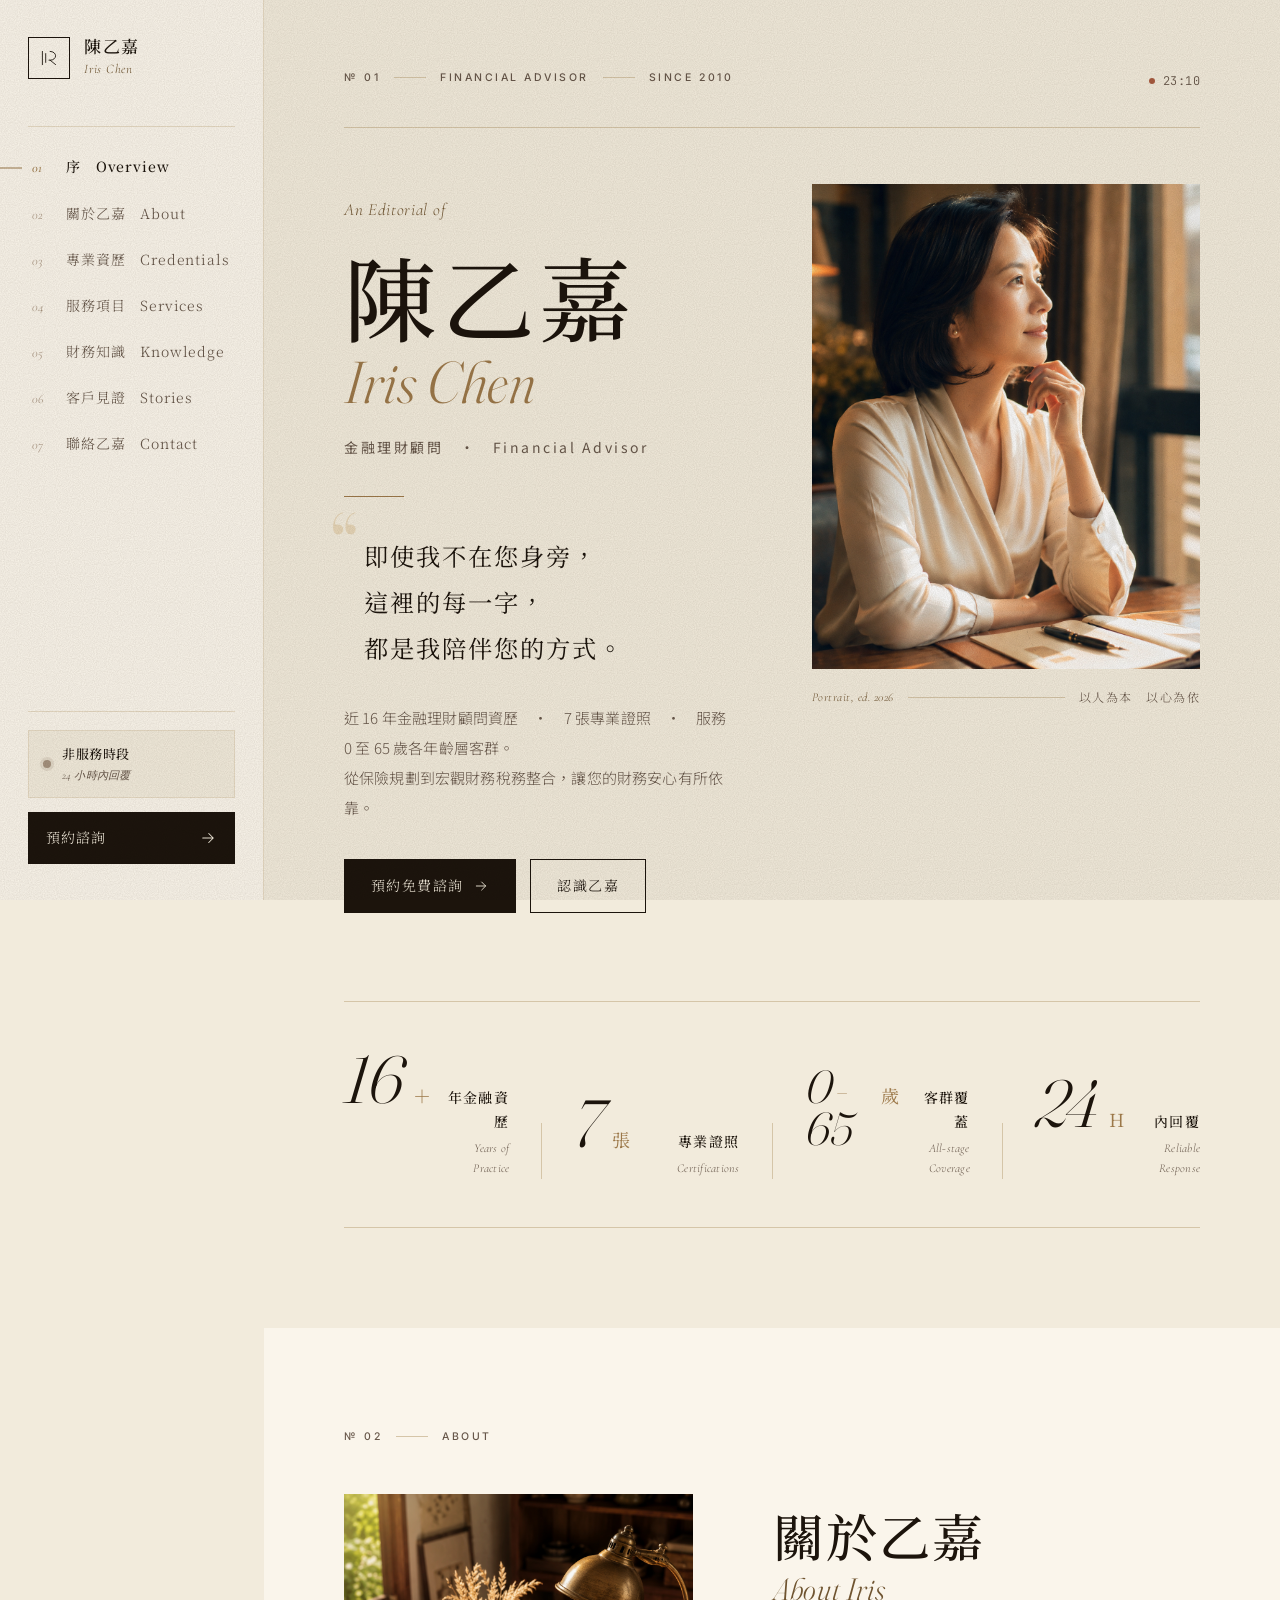
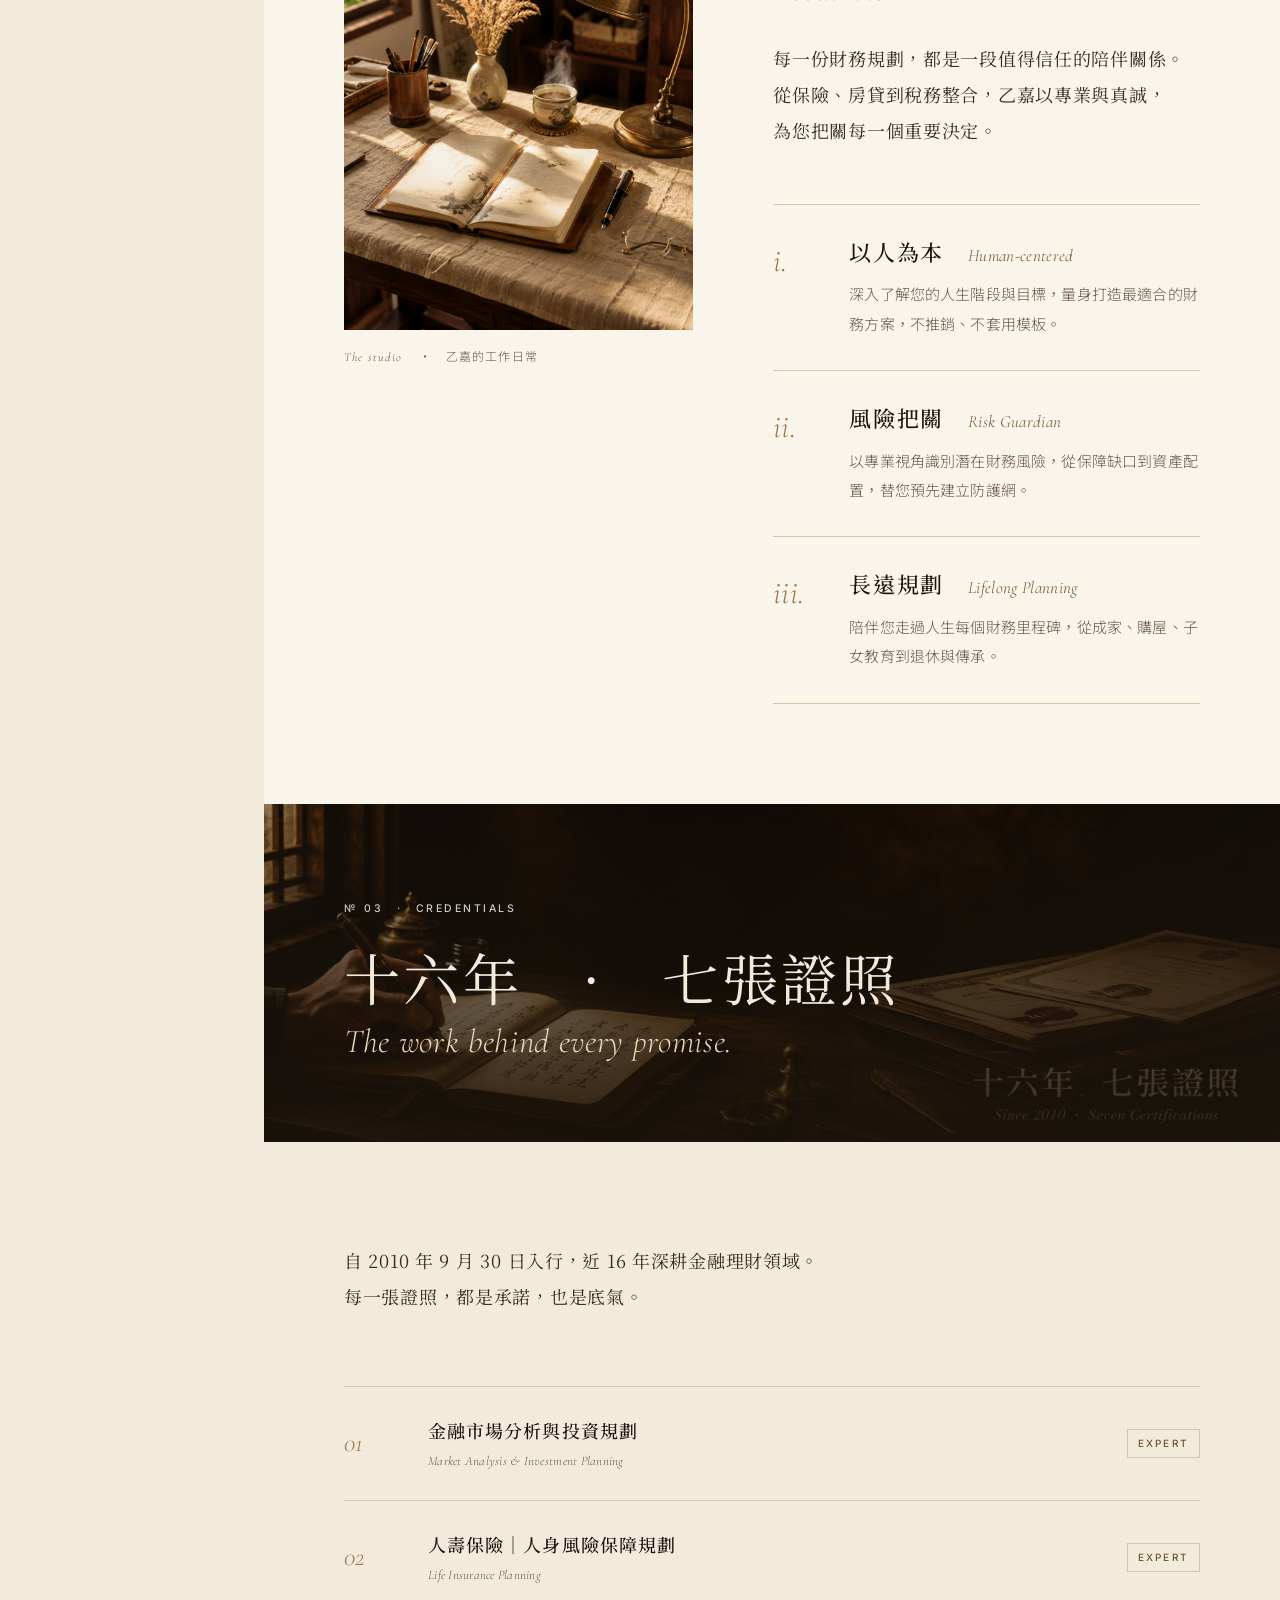
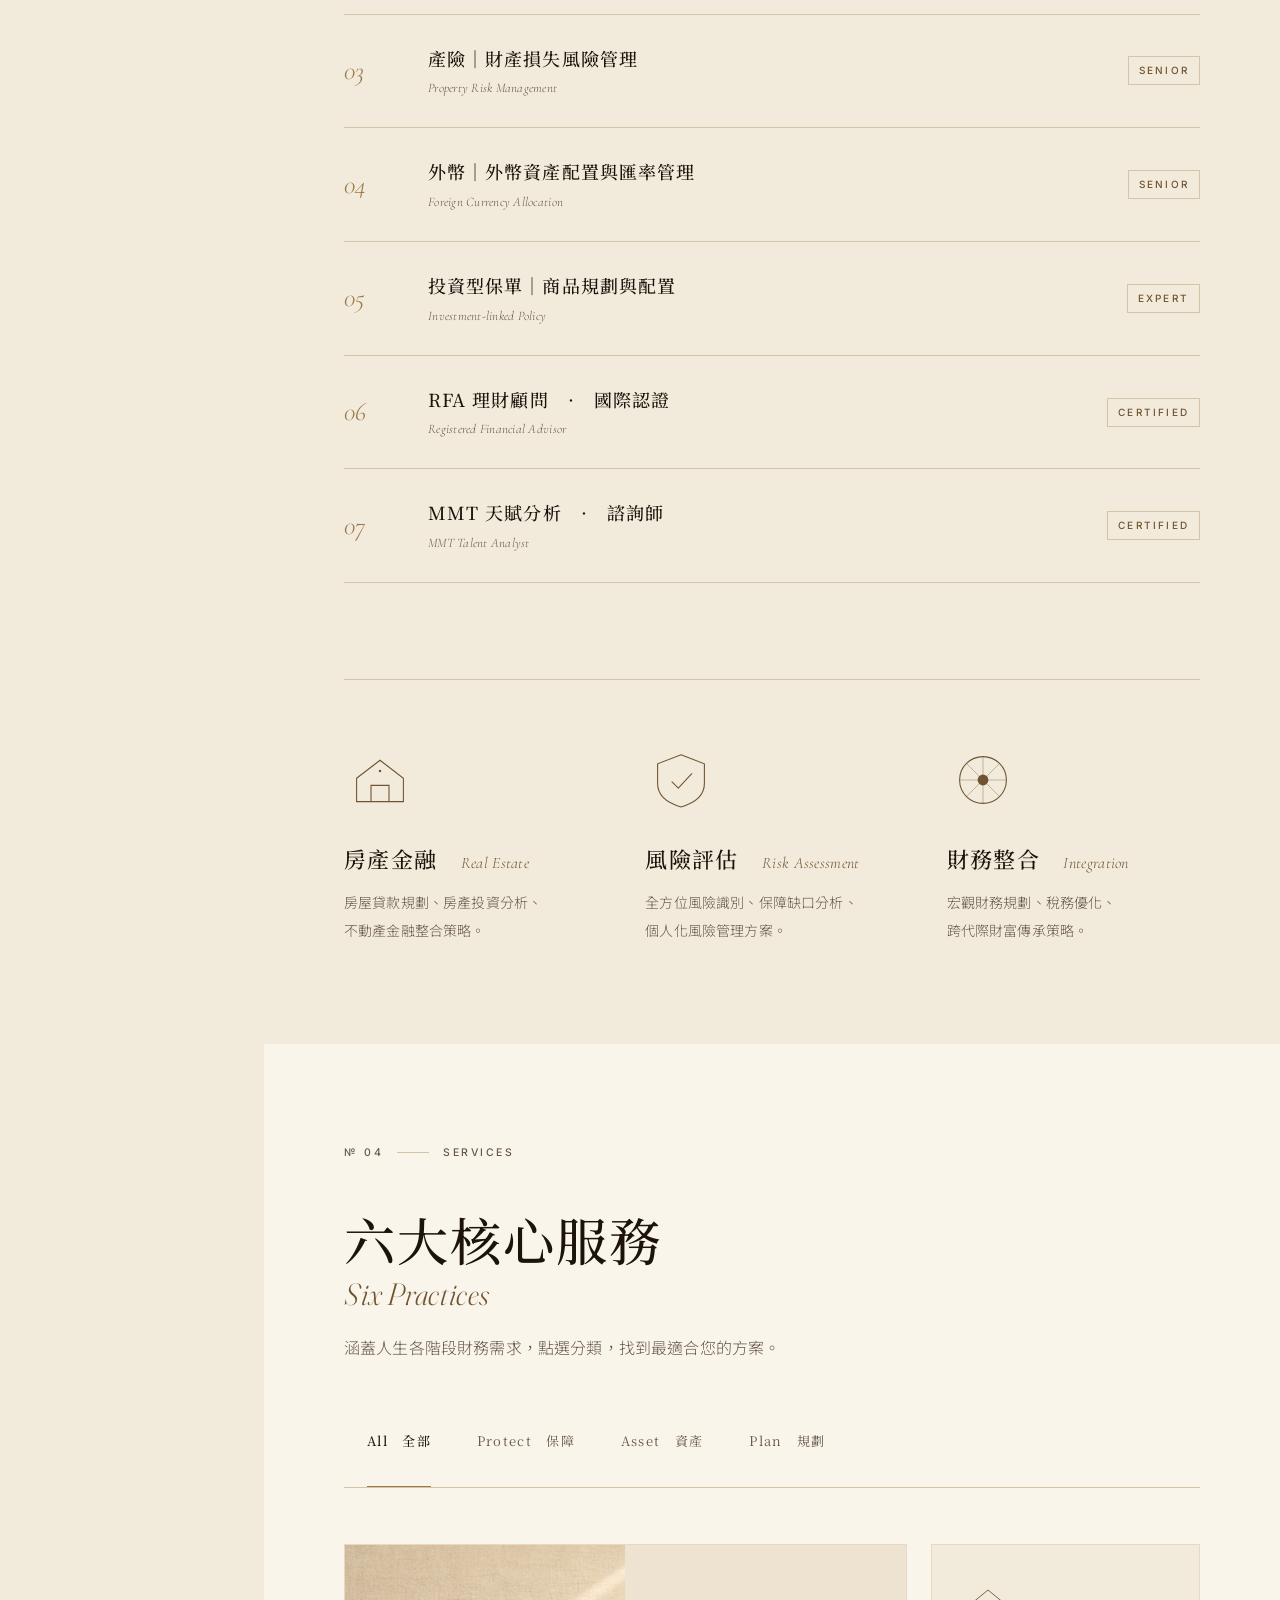
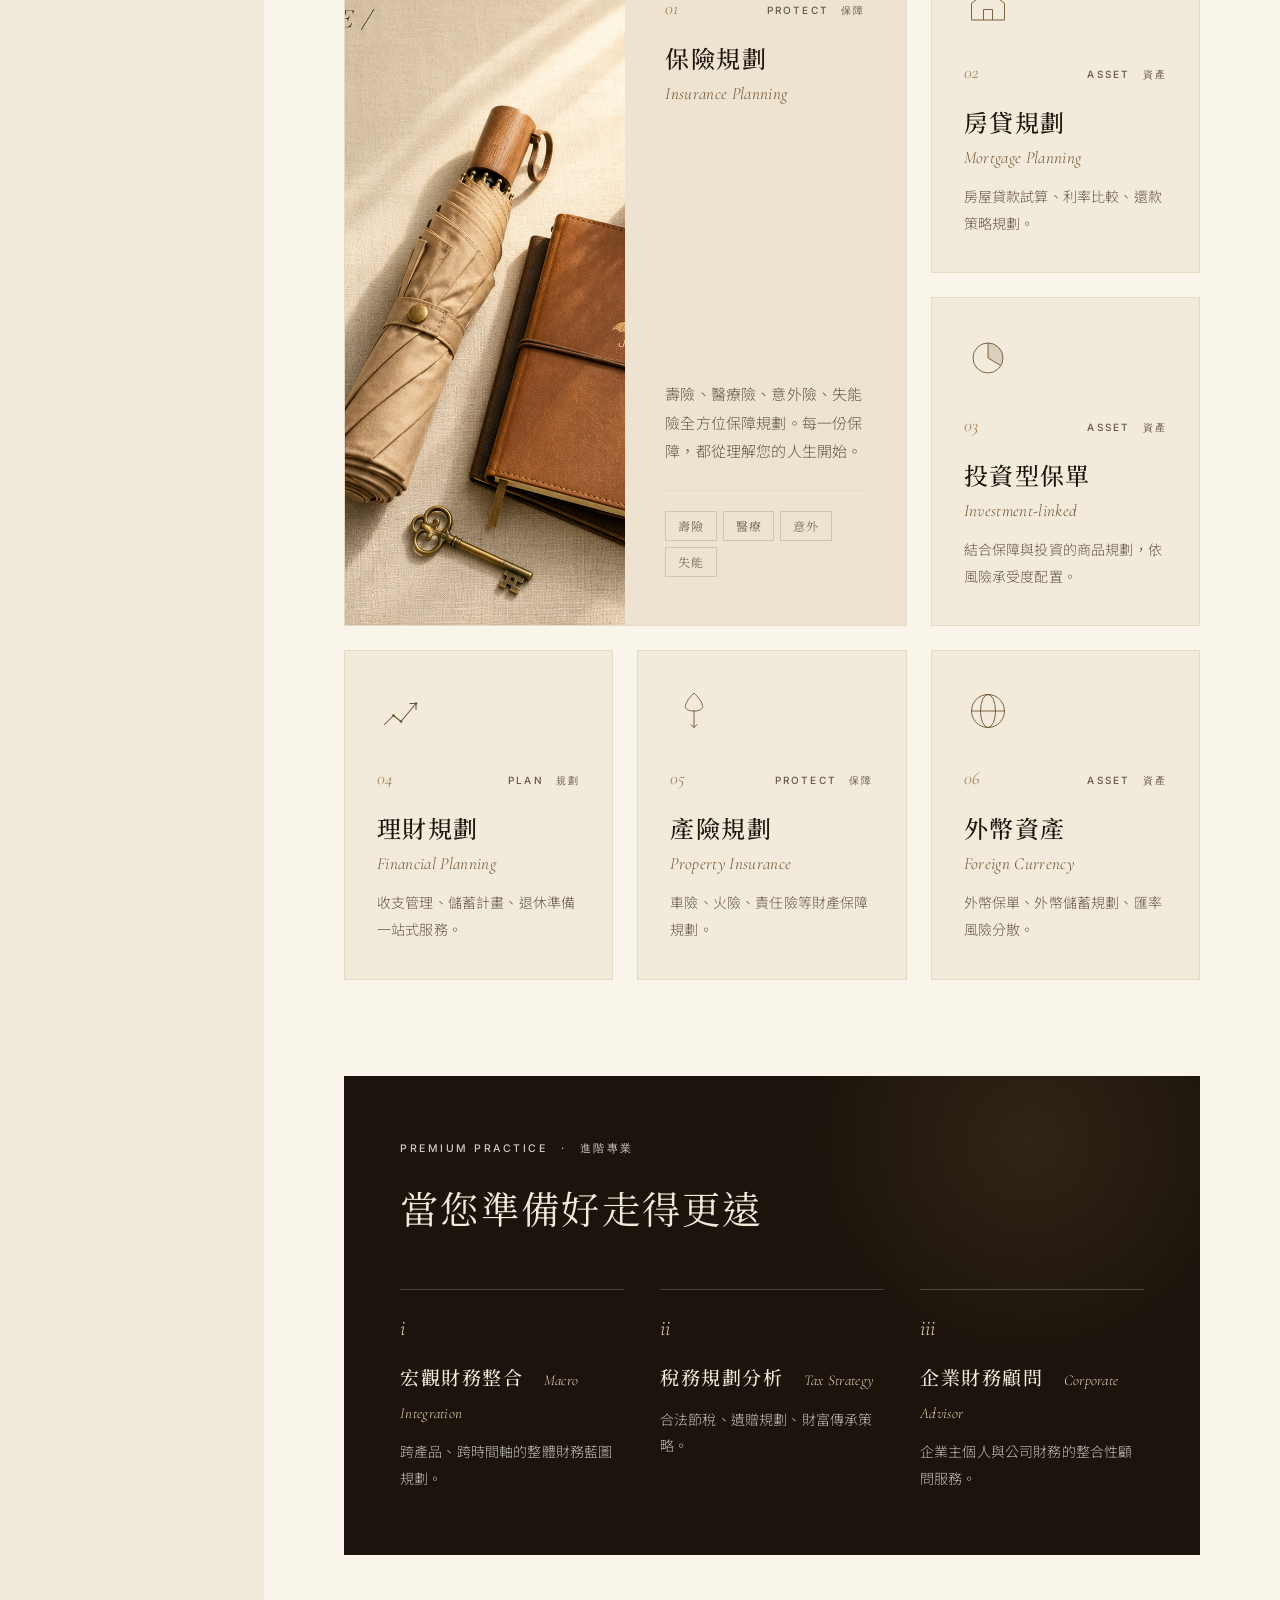
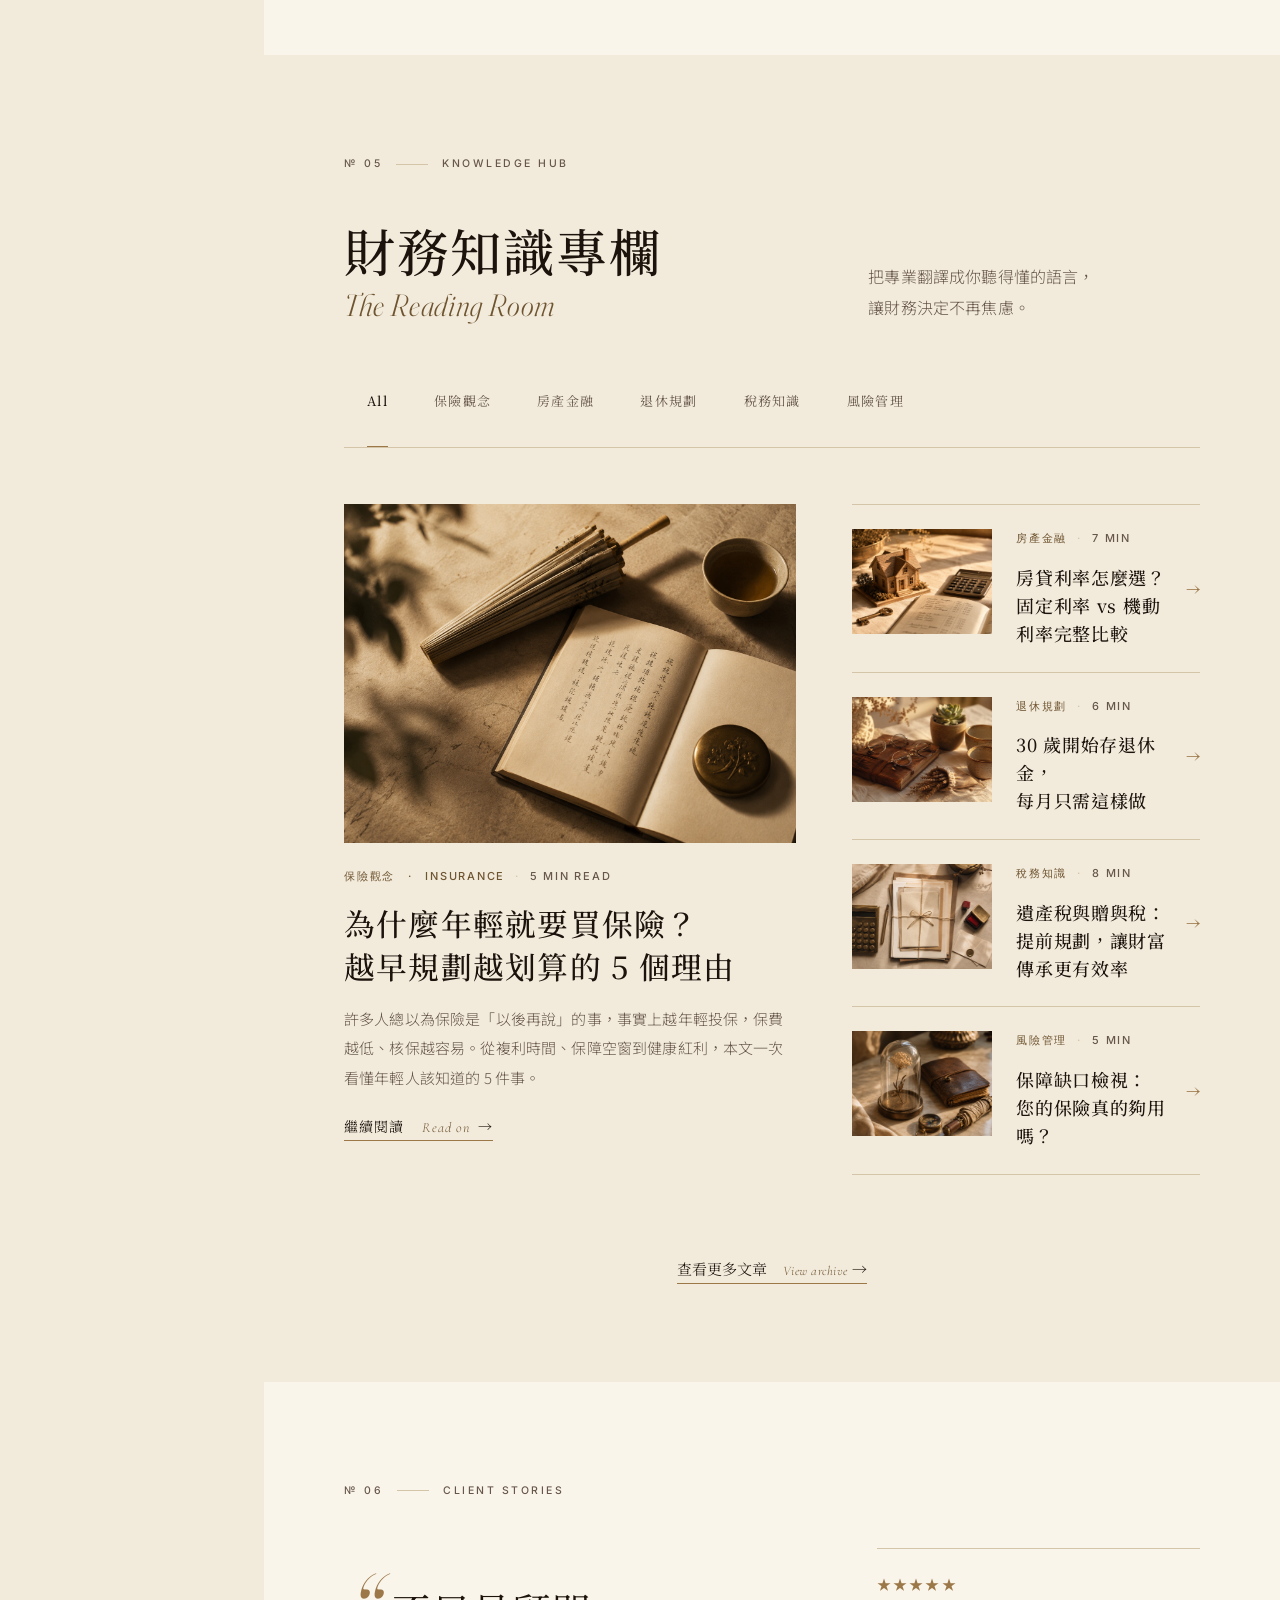
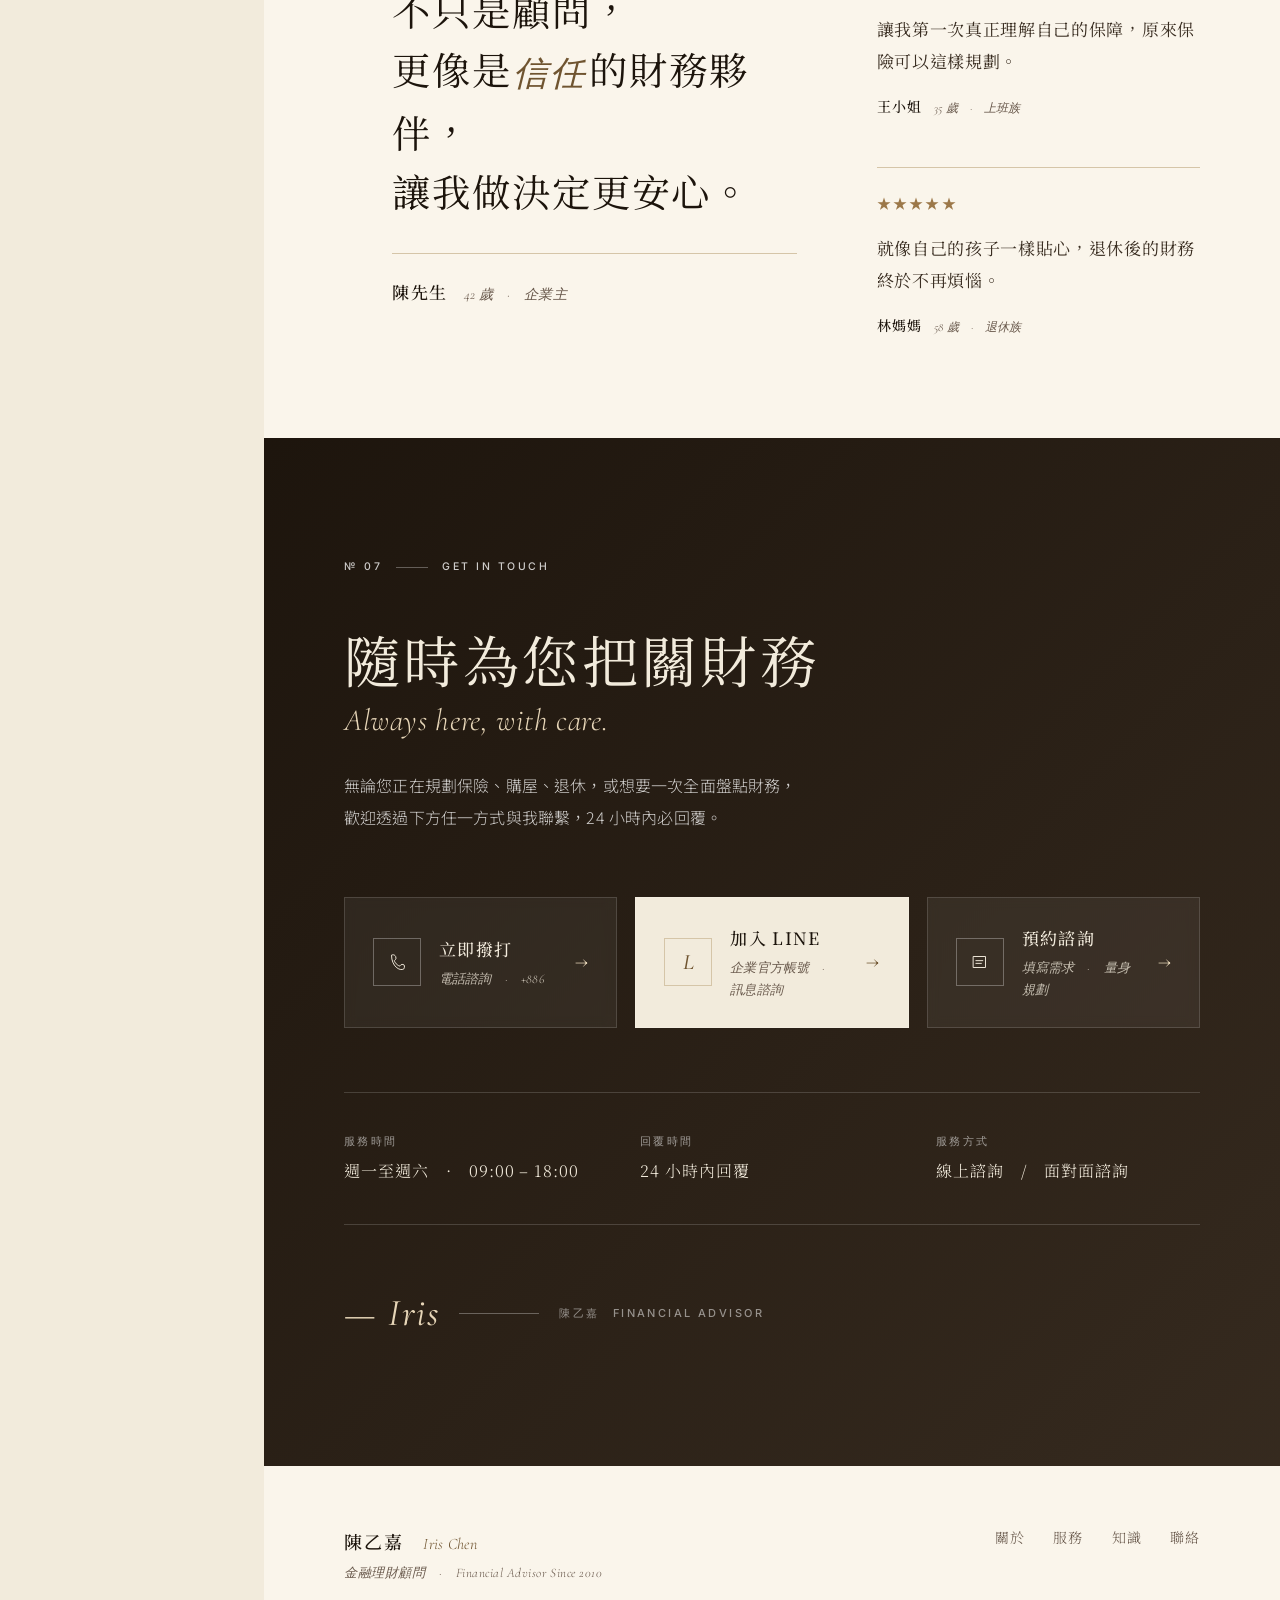
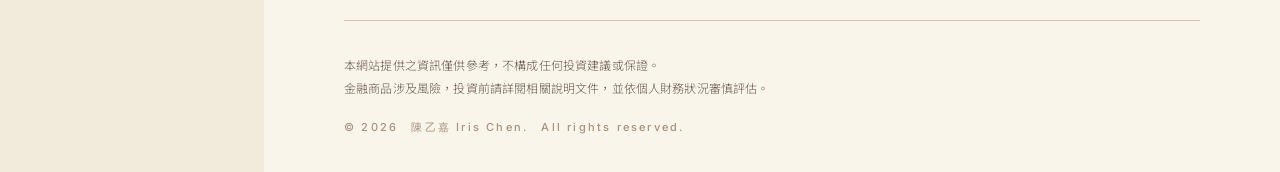
==== commit ac1179ff: "feat: add 10 GPT-generated editorial images Adds warm bronze-toned imagery across all sections: - he" ====
--- a/index.html
+++ b/index.html
@@ -150,7 +150,7 @@
 
         <figure class="hero__figure">
           <div class="hero__photo">
-            <img src="assets/img/hero-portrait.jpg" alt="陳乙嘉 Iris Chen 形象照"
+            <img src="assets/img/hero-portrait.png" alt="陳乙嘉 Iris Chen 形象照"
                  onerror="this.classList.add('img--missing')" />
             <div class="hero__photo-deco" aria-hidden="true">
               <svg viewBox="0 0 200 200"><circle cx="100" cy="100" r="98" fill="none" stroke="currentColor" stroke-width="0.6" stroke-dasharray="2 4"/></svg>
@@ -215,7 +215,7 @@
       <div class="about__grid">
         <figure class="about__figure">
           <div class="about__photo">
-            <img src="assets/img/about-feature.jpg" alt="Iris 工作場景" onerror="this.classList.add('img--missing')" />
+            <img src="assets/img/about-feature.png" alt="Iris 工作場景" onerror="this.classList.add('img--missing')" />
           </div>
           <figcaption><i>The studio</i>　·　乙嘉的工作日常</figcaption>
         </figure>
@@ -260,7 +260,7 @@
     <!-- ============ Credentials ============ -->
     <section class="credentials" id="credentials">
       <div class="credentials__banner">
-        <img src="assets/img/credentials-banner.jpg" alt="" onerror="this.classList.add('img--missing')" />
+        <img src="assets/img/credentials-banner.png" alt="" onerror="this.classList.add('img--missing')" />
         <div class="credentials__banner-overlay"></div>
         <div class="credentials__banner-text">
           <div class="folio folio--light">№ 03　·　Credentials</div>
@@ -352,7 +352,7 @@
 
         <article class="svc svc--feature" data-cat="protect">
           <div class="svc__photo">
-            <img src="assets/img/service-feature.jpg" alt="" onerror="this.classList.add('img--missing')" />
+            <img src="assets/img/service-feature.png" alt="" onerror="this.classList.add('img--missing')" />
           </div>
           <div class="svc__body">
             <div class="svc__top">
@@ -488,7 +488,7 @@
 
         <article class="story story--featured" data-kcat="insurance">
           <div class="story__photo">
-            <img src="assets/img/article-insurance.jpg" alt="" onerror="this.classList.add('img--missing')" />
+            <img src="assets/img/article-insurance.png" alt="" onerror="this.classList.add('img--missing')" />
           </div>
           <div class="story__body">
             <div class="story__meta">
@@ -505,7 +505,7 @@
         <ul class="story-list">
           <li class="story-list__item" data-kcat="house">
             <div class="story-list__photo">
-              <img src="assets/img/article-mortgage.jpg" alt="" onerror="this.classList.add('img--missing')" />
+              <img src="assets/img/article-mortgage.png" alt="" onerror="this.classList.add('img--missing')" />
             </div>
             <div class="story-list__body">
               <div class="story__meta">
@@ -520,7 +520,7 @@
 
           <li class="story-list__item" data-kcat="retire">
             <div class="story-list__photo">
-              <img src="assets/img/article-retirement.jpg" alt="" onerror="this.classList.add('img--missing')" />
+              <img src="assets/img/article-retirement.png" alt="" onerror="this.classList.add('img--missing')" />
             </div>
             <div class="story-list__body">
               <div class="story__meta">
@@ -535,7 +535,7 @@
 
           <li class="story-list__item" data-kcat="tax">
             <div class="story-list__photo">
-              <img src="assets/img/article-tax.jpg" alt="" onerror="this.classList.add('img--missing')" />
+              <img src="assets/img/article-tax.png" alt="" onerror="this.classList.add('img--missing')" />
             </div>
             <div class="story-list__body">
               <div class="story__meta">
@@ -550,7 +550,7 @@
 
           <li class="story-list__item" data-kcat="risk">
             <div class="story-list__photo">
-              <img src="assets/img/article-risk.jpg" alt="" onerror="this.classList.add('img--missing')" />
+              <img src="assets/img/article-risk.png" alt="" onerror="this.classList.add('img--missing')" />
             </div>
             <div class="story-list__body">
               <div class="story__meta">
@@ -617,7 +617,7 @@
     <!-- ============ Contact ============ -->
     <section class="contact" id="contact">
       <div class="contact__bg">
-        <img src="assets/img/contact-backdrop.jpg" alt="" onerror="this.classList.add('img--missing')" />
+        <img src="assets/img/contact-backdrop.png" alt="" onerror="this.classList.add('img--missing')" />
         <div class="contact__overlay"></div>
       </div>
 
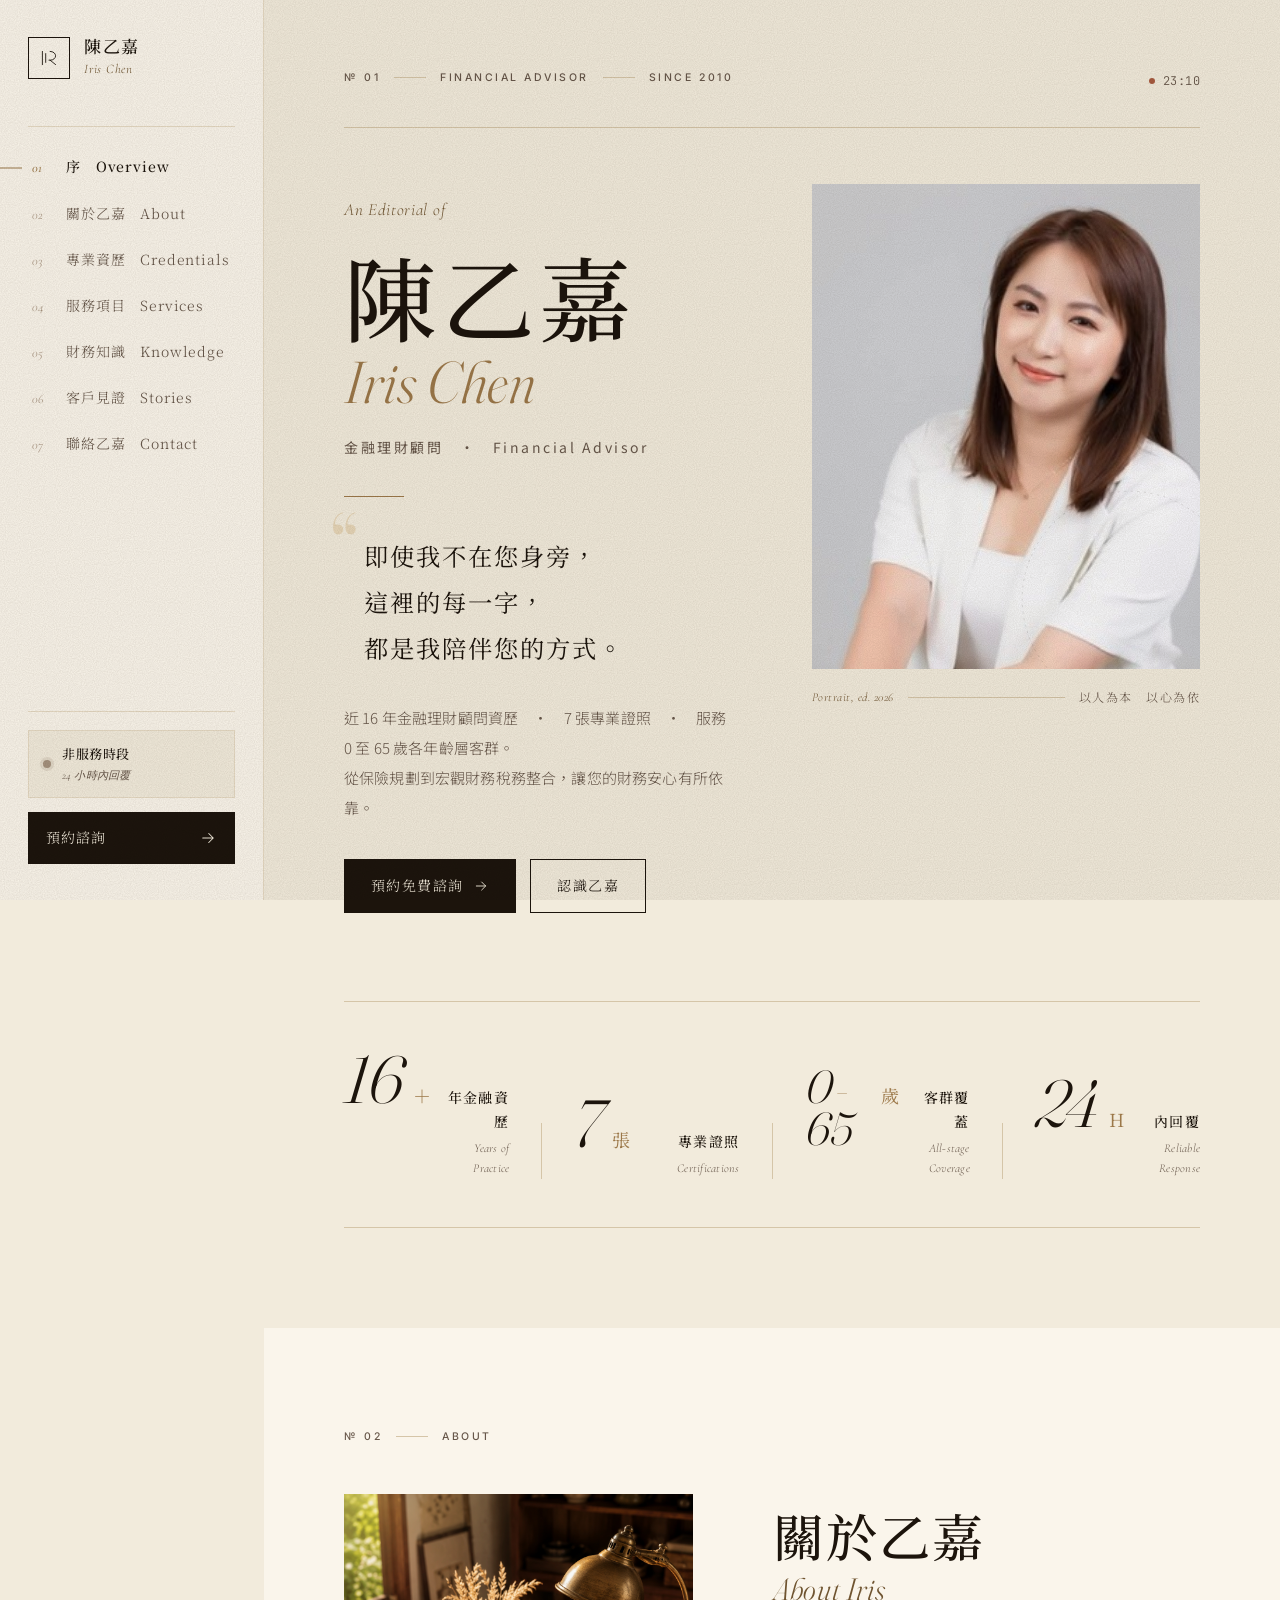
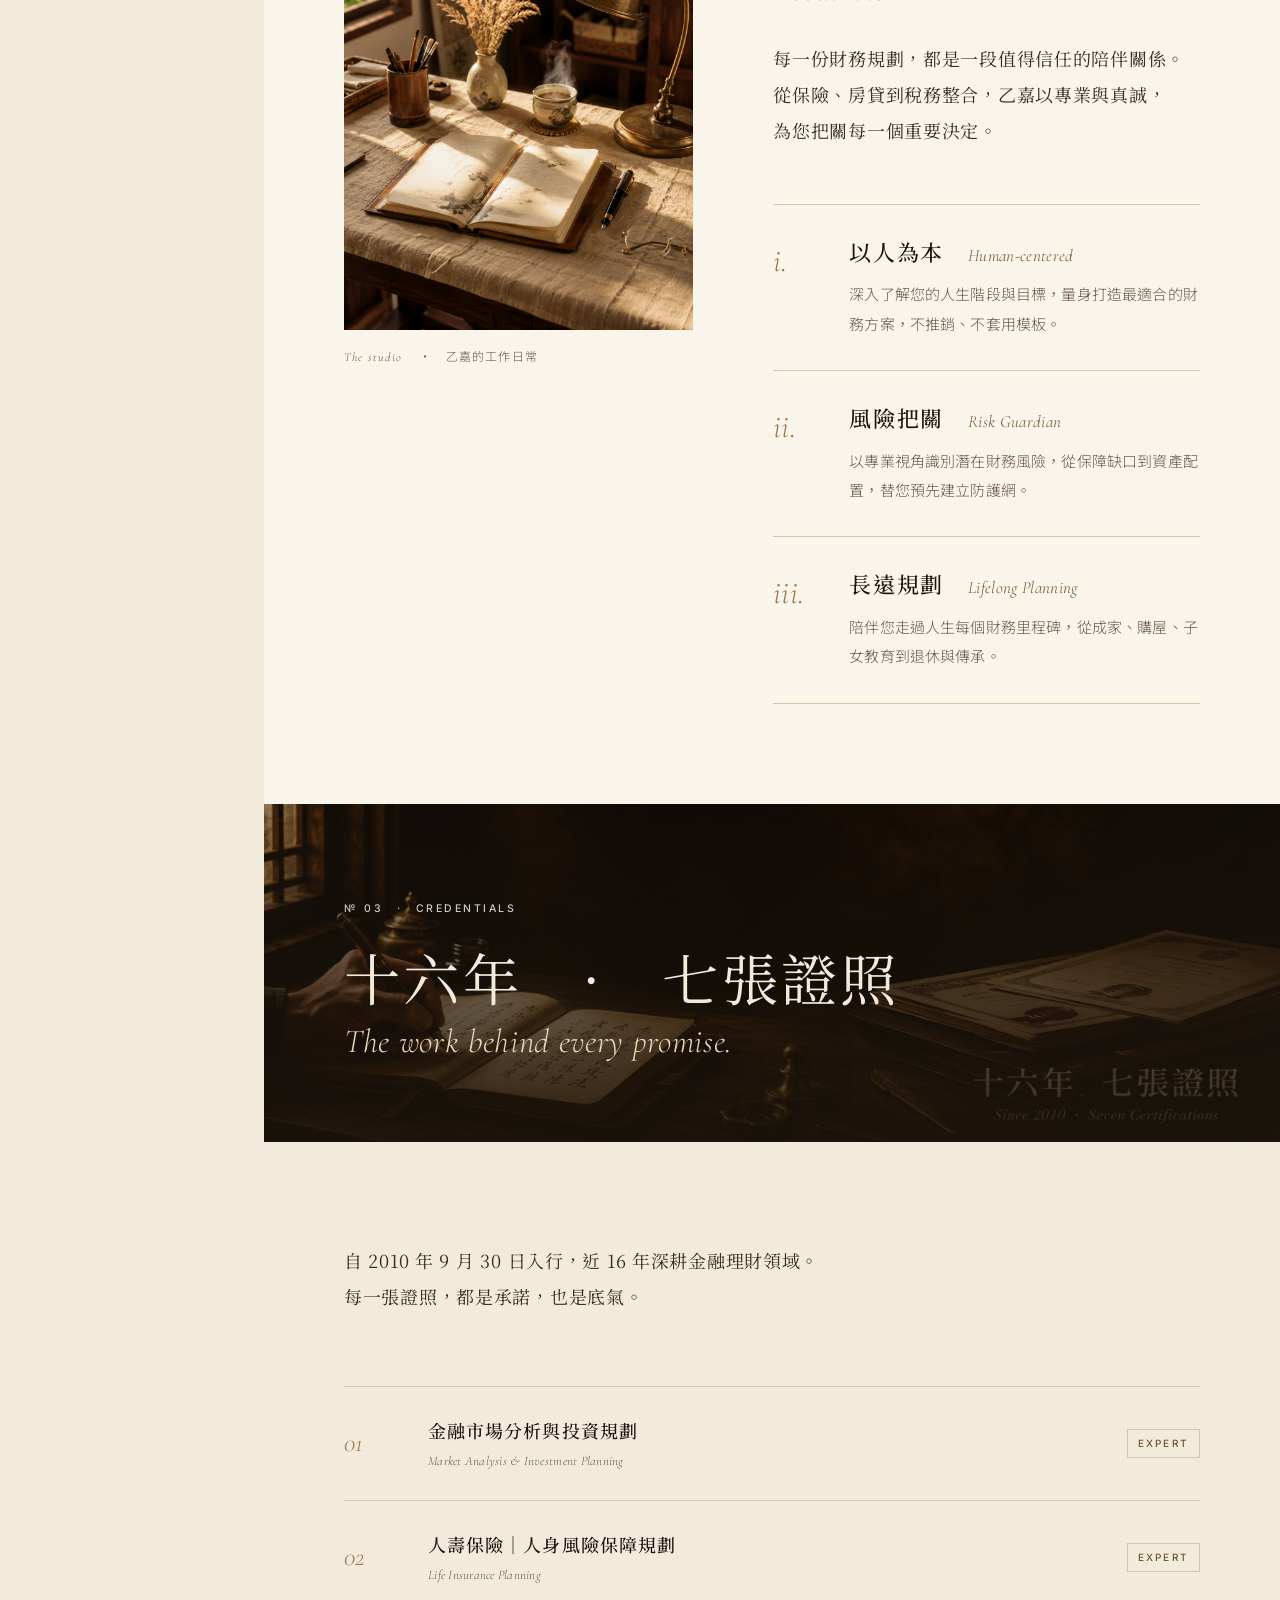
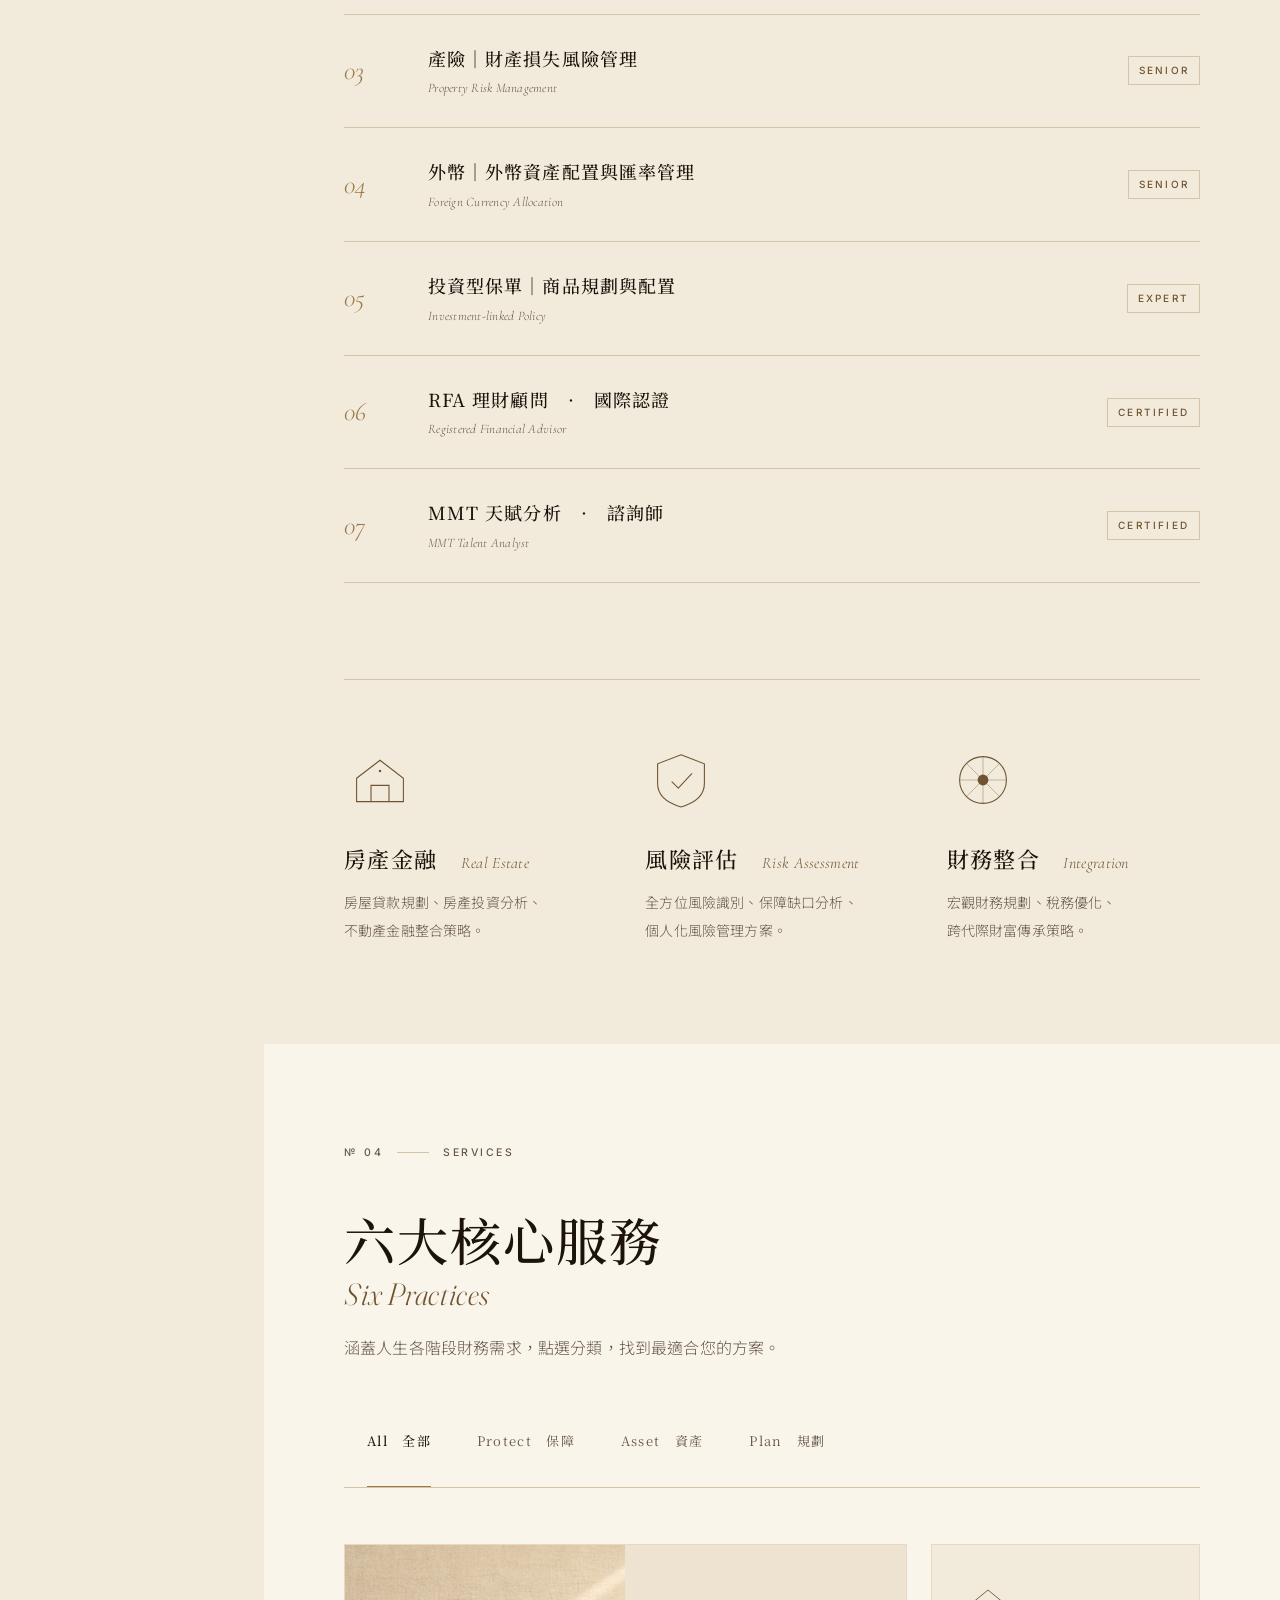
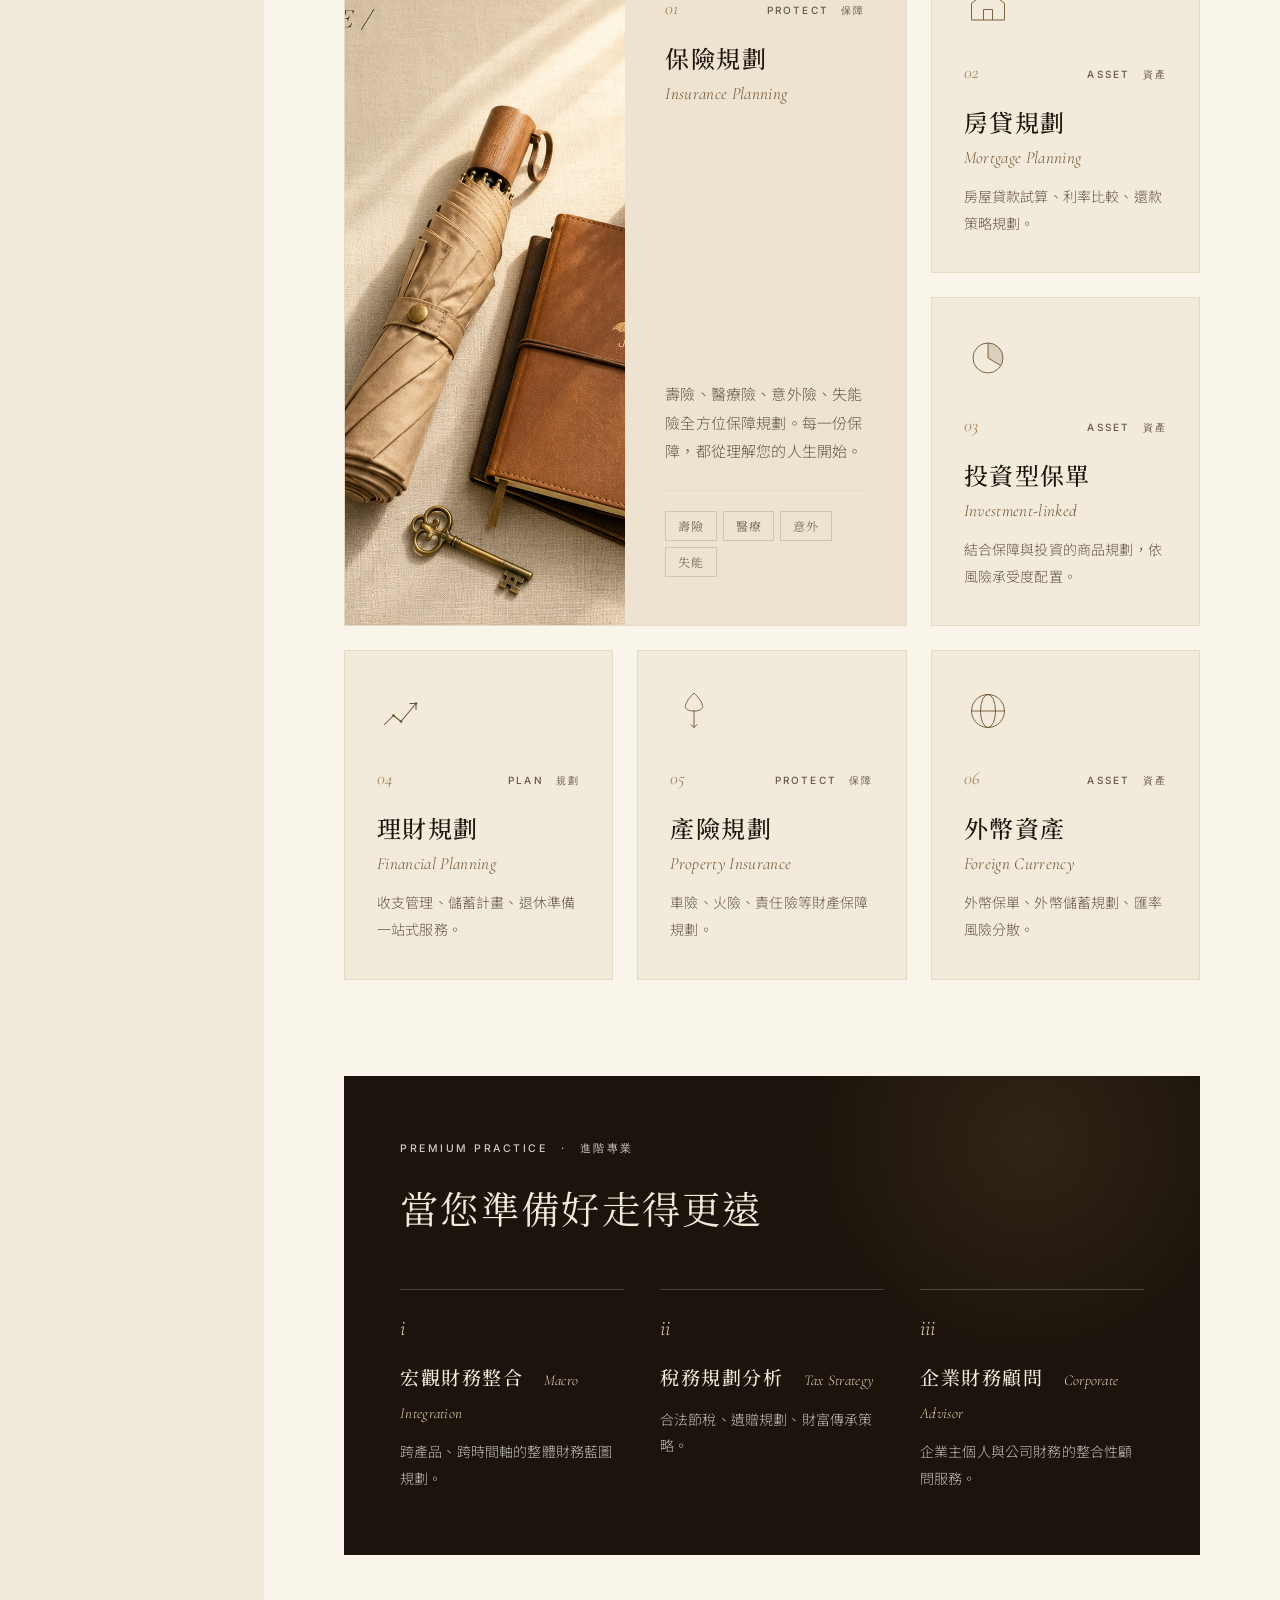
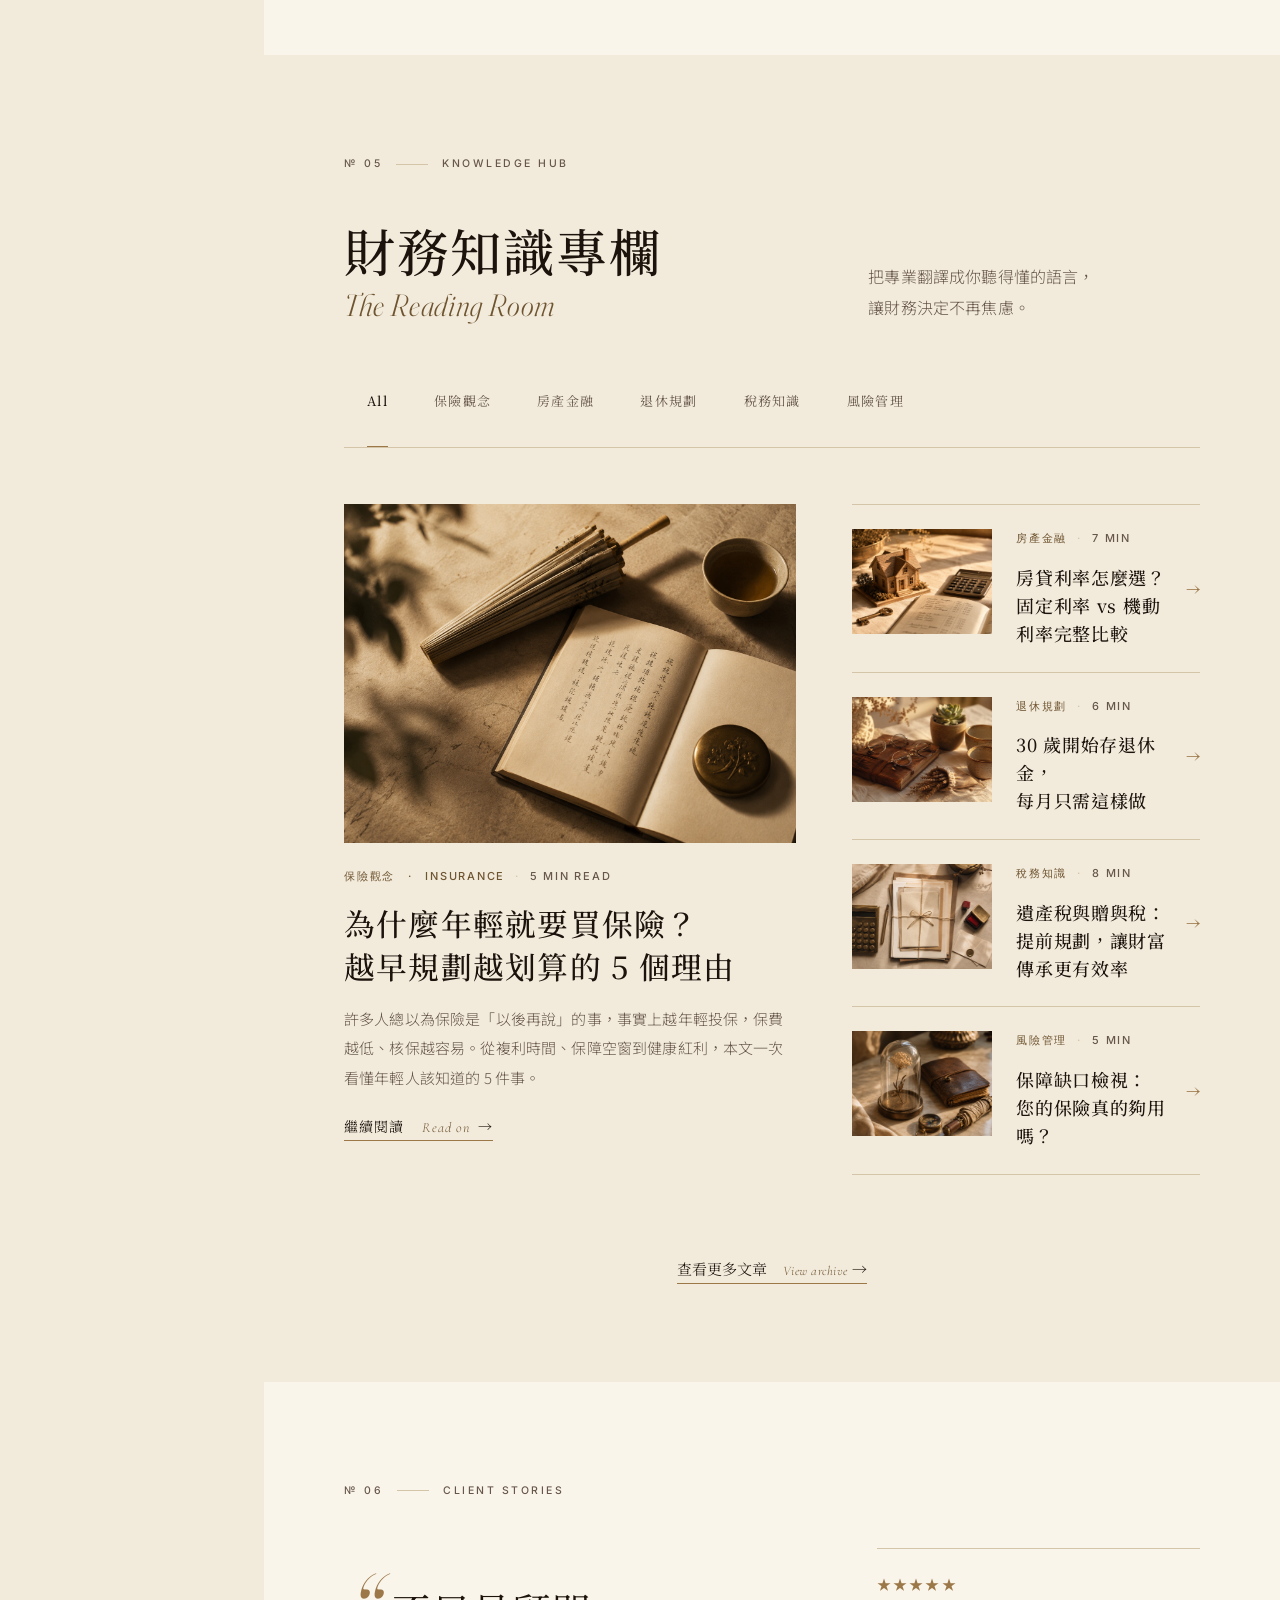
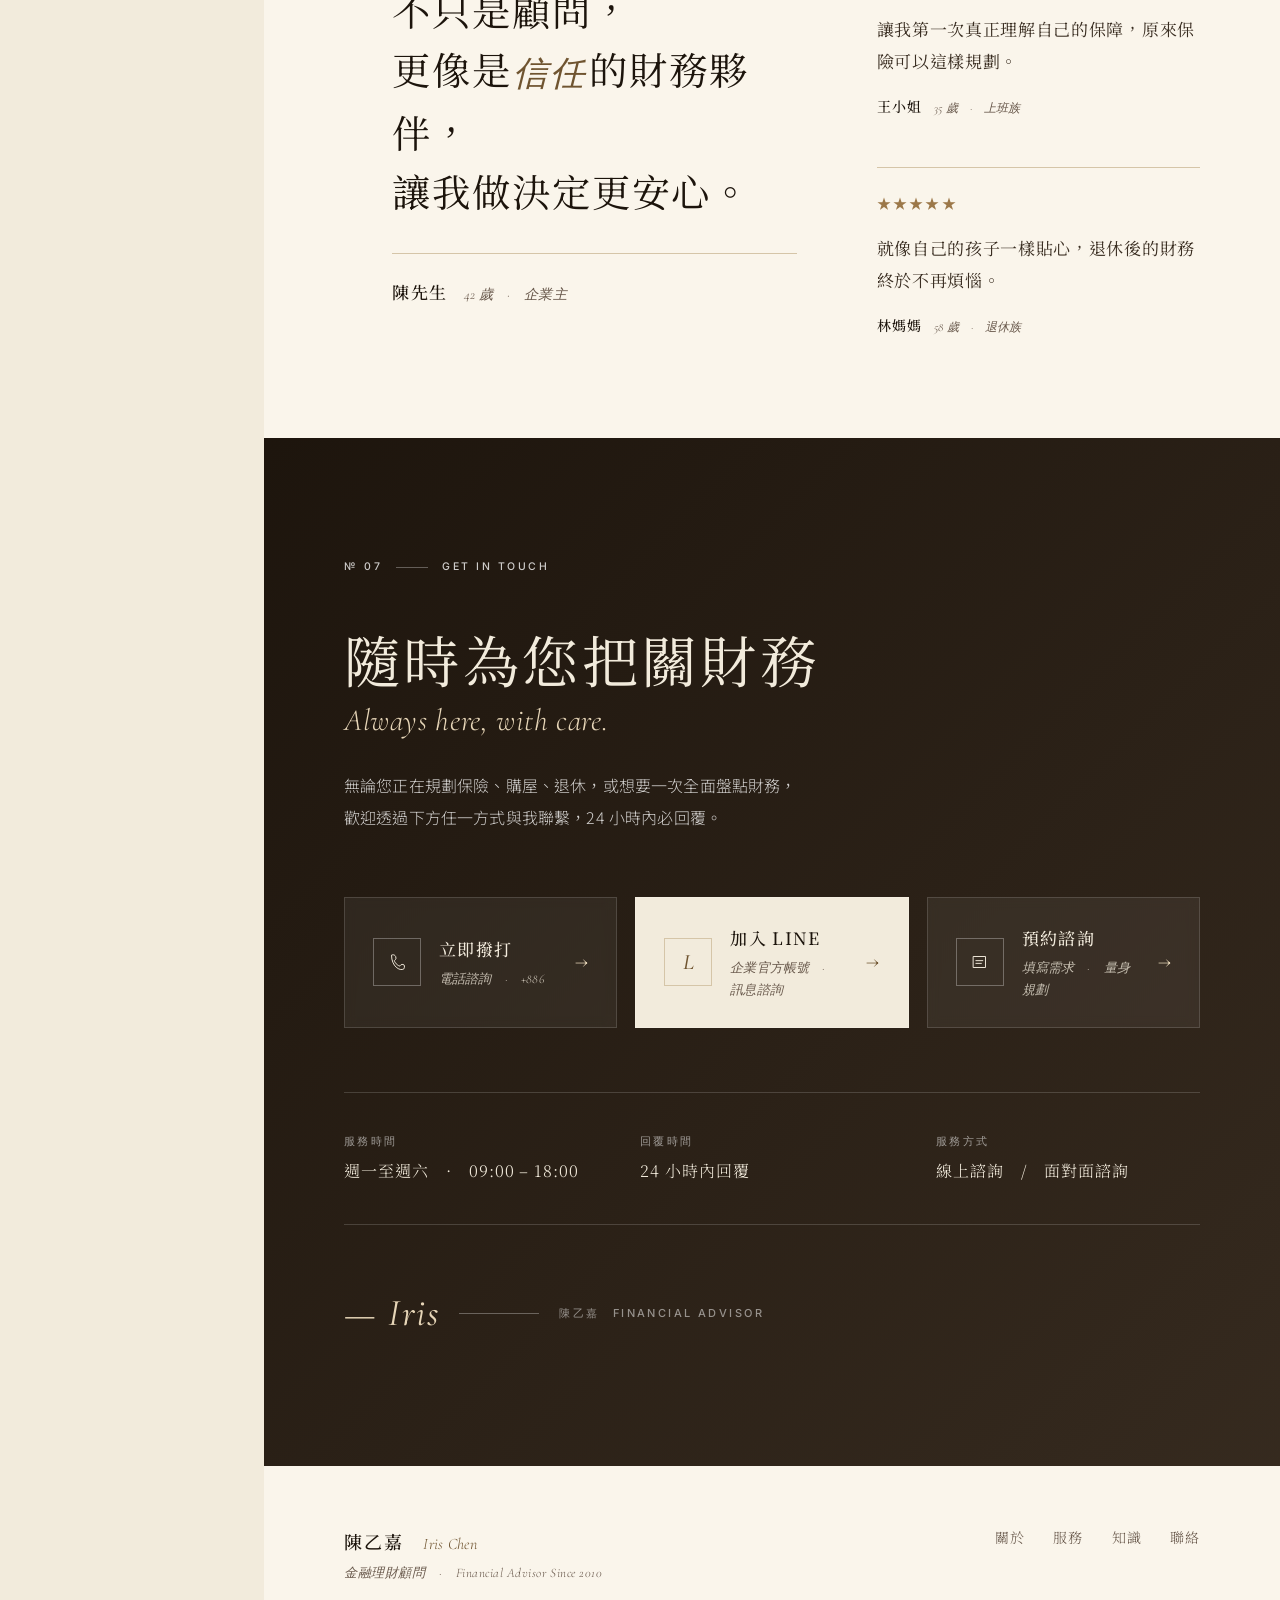
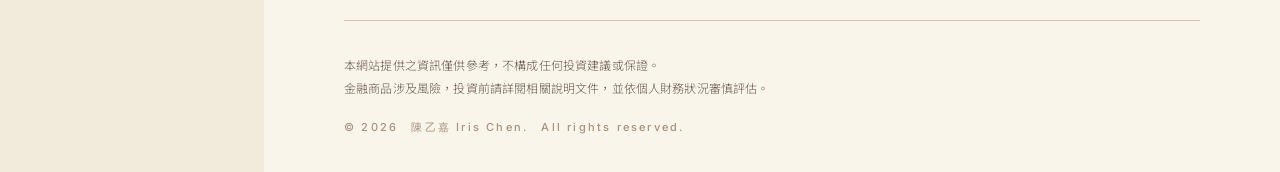
==== commit 7eee6fec: "feat: add 5 long-form SEO articles for insurance industry Five fully-written editorial articles (~15" ====
--- a/index.html
+++ b/index.html
@@ -486,7 +486,7 @@
       <!-- Editorial TOC: one featured + list -->
       <div class="reading" id="articlesGrid">
 
-        <article class="story story--featured" data-kcat="insurance">
+        <a href="articles/01-young-insurance.html" class="story story--featured" data-kcat="insurance">
           <div class="story__photo">
             <img src="assets/img/article-insurance.png" alt="" onerror="this.classList.add('img--missing')" />
           </div>
@@ -498,12 +498,12 @@
             </div>
             <h3 class="story__title">為什麼年輕就要買保險？<br/>越早規劃越划算的 5 個理由</h3>
             <p class="story__excerpt">許多人總以為保險是「以後再說」的事，事實上越年輕投保，保費越低、核保越容易。從複利時間、保障空窗到健康紅利，本文一次看懂年輕人該知道的 5 件事。</p>
-            <a href="#" class="story__more">繼續閱讀　<i>Read on</i> →</a>
-          </div>
-        </article>
-
-        <ul class="story-list">
-          <li class="story-list__item" data-kcat="house">
+            <span class="story__more">繼續閱讀　<i>Read on</i> →</span>
+          </div>
+        </a>
+
+        <div class="story-list">
+          <a href="articles/02-mortgage-rate.html" class="story-list__item" data-kcat="house">
             <div class="story-list__photo">
               <img src="assets/img/article-mortgage.png" alt="" onerror="this.classList.add('img--missing')" />
             </div>
@@ -516,9 +516,9 @@
               <h4>房貸利率怎麼選？<br/>固定利率 vs 機動利率完整比較</h4>
               <span class="story-list__arrow">→</span>
             </div>
-          </li>
-
-          <li class="story-list__item" data-kcat="retire">
+          </a>
+
+          <a href="articles/03-retirement-30.html" class="story-list__item" data-kcat="retire">
             <div class="story-list__photo">
               <img src="assets/img/article-retirement.png" alt="" onerror="this.classList.add('img--missing')" />
             </div>
@@ -531,9 +531,9 @@
               <h4>30 歲開始存退休金，<br/>每月只需這樣做</h4>
               <span class="story-list__arrow">→</span>
             </div>
-          </li>
-
-          <li class="story-list__item" data-kcat="tax">
+          </a>
+
+          <a href="articles/04-estate-gift-tax.html" class="story-list__item" data-kcat="tax">
             <div class="story-list__photo">
               <img src="assets/img/article-tax.png" alt="" onerror="this.classList.add('img--missing')" />
             </div>
@@ -546,9 +546,9 @@
               <h4>遺產稅與贈與稅：<br/>提前規劃，讓財富傳承更有效率</h4>
               <span class="story-list__arrow">→</span>
             </div>
-          </li>
-
-          <li class="story-list__item" data-kcat="risk">
+          </a>
+
+          <a href="articles/05-coverage-gap.html" class="story-list__item" data-kcat="risk">
             <div class="story-list__photo">
               <img src="assets/img/article-risk.png" alt="" onerror="this.classList.add('img--missing')" />
             </div>
@@ -561,8 +561,8 @@
               <h4>保障缺口檢視：<br/>您的保險真的夠用嗎？</h4>
               <span class="story-list__arrow">→</span>
             </div>
-          </li>
-        </ul>
+          </a>
+        </div>
 
       </div>
 
--- a/assets/css/style.css
+++ b/assets/css/style.css
@@ -1754,3 +1754,419 @@
 
   .premium { padding: 48px 28px; }
 }
+
+/* =========================================================
+   Article pages (long-form editorial)
+   ========================================================= */
+
+.article-page {
+  max-width: 760px;
+  margin: 0 auto;
+  padding: 80px 80px 120px;
+}
+
+.breadcrumb {
+  font-family: var(--sans-en);
+  font-size: 11px;
+  letter-spacing: 0.18em;
+  text-transform: uppercase;
+  color: var(--graphite);
+  font-weight: 500;
+  margin-bottom: 48px;
+  padding-bottom: 24px;
+  border-bottom: 1px solid var(--rule);
+}
+.breadcrumb a {
+  color: var(--graphite);
+  transition: color .25s;
+}
+.breadcrumb a:hover { color: var(--ink); }
+.breadcrumb span { color: var(--ink); }
+.breadcrumb i {
+  font-family: var(--italic-en);
+  font-style: italic;
+  font-size: 12px;
+  letter-spacing: 0.04em;
+  text-transform: none;
+  margin: 0 8px;
+  color: var(--ash);
+}
+
+.article-head { margin-bottom: 48px; }
+.article-head .folio-bar { margin-bottom: 32px; }
+
+.article-title {
+  font-family: var(--serif-zh);
+  font-weight: 500;
+  font-size: clamp(32px, 4.4vw, 52px);
+  line-height: 1.3;
+  letter-spacing: 0.04em;
+  color: var(--ink);
+  margin-bottom: 24px;
+}
+.article-title__sub {
+  display: block;
+  font-family: var(--serif-zh);
+  font-weight: 400;
+  font-size: clamp(20px, 2.4vw, 28px);
+  color: var(--ink-soft);
+  margin-top: 12px;
+  letter-spacing: 0.04em;
+}
+
+.article-meta {
+  display: flex; flex-wrap: wrap;
+  gap: 12px;
+  font-family: var(--sans-en);
+  font-size: 11px;
+  letter-spacing: 0.16em;
+  text-transform: uppercase;
+  color: var(--graphite);
+  font-weight: 500;
+  padding-top: 24px;
+  border-top: 1px solid var(--rule-soft);
+}
+.article-meta span:nth-child(even) { color: var(--rule); }
+
+.article-hero {
+  margin: 48px -120px;
+  position: relative;
+}
+.article-hero img {
+  width: 100%; height: auto;
+  aspect-ratio: 16 / 10;
+  object-fit: cover;
+}
+.article-hero figcaption {
+  display: flex; align-items: center; gap: 14px;
+  margin-top: 18px;
+  padding: 0 120px;
+  font-family: var(--sans-zh);
+  font-size: 12px;
+  letter-spacing: 0.08em;
+  color: var(--graphite);
+}
+.article-hero figcaption i {
+  font-family: var(--italic-en);
+  font-style: italic;
+  color: var(--bronze-deep);
+}
+
+.article-body {
+  font-family: var(--sans-zh);
+  font-size: 16px;
+  line-height: 2;
+  color: var(--ink-soft);
+  font-weight: 300;
+  letter-spacing: 0.02em;
+}
+.article-body > * + * { margin-top: 24px; }
+
+.article-lead {
+  font-family: var(--serif-zh);
+  font-size: 19px;
+  font-weight: 400;
+  line-height: 2;
+  color: var(--ink);
+  letter-spacing: 0.04em;
+  padding-bottom: 36px;
+  margin-bottom: 36px !important;
+  border-bottom: 1px solid var(--rule);
+}
+
+.article-body h2 {
+  font-family: var(--serif-zh);
+  font-weight: 500;
+  font-size: clamp(22px, 2.4vw, 30px);
+  line-height: 1.45;
+  letter-spacing: 0.06em;
+  color: var(--ink);
+  margin-top: 56px !important;
+  margin-bottom: 20px !important;
+  padding-top: 32px;
+  border-top: 1px solid var(--rule);
+  position: relative;
+}
+.article-body h2::before {
+  content: "";
+  position: absolute;
+  left: 0; top: 32px;
+  width: 32px; height: 1px;
+  background: var(--bronze);
+  margin-top: -1px;
+}
+
+.article-body h3 {
+  font-family: var(--serif-zh);
+  font-weight: 500;
+  font-size: clamp(18px, 1.8vw, 22px);
+  line-height: 1.5;
+  letter-spacing: 0.06em;
+  color: var(--ink);
+  margin-top: 40px !important;
+  margin-bottom: 12px !important;
+}
+.article-body h3::before {
+  content: "—";
+  color: var(--bronze);
+  margin-right: 10px;
+  font-weight: 300;
+}
+
+.article-body p { max-width: 100%; }
+.article-body strong {
+  font-weight: 500;
+  color: var(--ink);
+  background: linear-gradient(180deg, transparent 60%, var(--bronze-tint) 60%);
+  padding: 0 2px;
+}
+.article-body em {
+  font-style: italic;
+  color: var(--bronze-deep);
+}
+
+.article-body ul, .article-body ol {
+  list-style: none;
+  padding-left: 0;
+}
+.article-body ul li,
+.article-body ol li {
+  padding-left: 32px;
+  position: relative;
+  margin-top: 12px;
+}
+.article-body ul li::before {
+  content: "·";
+  position: absolute;
+  left: 12px; top: -2px;
+  color: var(--bronze);
+  font-size: 24px;
+  line-height: 1;
+}
+.article-body ol {
+  counter-reset: olist;
+}
+.article-body ol li {
+  counter-increment: olist;
+}
+.article-body ol li::before {
+  content: counter(olist, lower-roman) ".";
+  position: absolute;
+  left: 0; top: 2px;
+  font-family: var(--italic-en);
+  font-style: italic;
+  color: var(--bronze);
+  font-size: 16px;
+  font-weight: 400;
+}
+
+.article-body blockquote {
+  font-family: var(--serif-zh);
+  font-size: 19px;
+  line-height: 1.95;
+  letter-spacing: 0.06em;
+  color: var(--ink);
+  padding: 0 0 0 32px;
+  margin: 40px 0 !important;
+  border-left: 2px solid var(--bronze);
+  font-weight: 400;
+}
+
+.case-study {
+  margin: 48px 0 !important;
+  padding: 36px 40px;
+  background: var(--bone);
+  border: 1px solid var(--rule-soft);
+  position: relative;
+}
+.case-study::before {
+  content: "";
+  position: absolute;
+  top: -1px; left: 24px;
+  width: 48px; height: 2px;
+  background: var(--bronze);
+}
+.case-study__label {
+  font-family: var(--sans-en);
+  font-size: 10.5px;
+  letter-spacing: 0.24em;
+  text-transform: uppercase;
+  color: var(--bronze-deep);
+  font-weight: 500;
+  margin-bottom: 16px;
+}
+.case-study__label i {
+  font-family: var(--italic-en);
+  font-style: italic;
+  text-transform: none;
+  letter-spacing: 0.04em;
+  margin-left: 4px;
+  color: var(--graphite);
+}
+.case-study h3 {
+  font-family: var(--serif-zh);
+  font-size: 20px;
+  font-weight: 500;
+  letter-spacing: 0.06em;
+  color: var(--ink);
+  margin: 0 0 14px !important;
+  padding: 0;
+}
+.case-study h3::before { content: none; }
+.case-study p {
+  font-family: var(--sans-zh);
+  font-size: 15px;
+  line-height: 1.95;
+  color: var(--ink-soft);
+  margin-top: 12px !important;
+  font-weight: 300;
+}
+.case-study .case-mask {
+  display: inline-block;
+  background: var(--ink-soft);
+  color: var(--ink-soft);
+  padding: 0 8px;
+  border-radius: 2px;
+  user-select: none;
+  letter-spacing: 0.2em;
+}
+.case-study .case-mask::selection { background: transparent; }
+
+/* CTA block at article end */
+.article-cta {
+  margin: 96px -120px 0;
+  padding: 72px 80px;
+  background: linear-gradient(135deg, var(--ink) 0%, #2a1f17 100%);
+  color: var(--ivory);
+  position: relative;
+  overflow: hidden;
+}
+.article-cta::before {
+  content: "";
+  position: absolute;
+  top: -40%; right: -10%;
+  width: 60%; aspect-ratio: 1;
+  background: radial-gradient(circle, rgba(156, 120, 73, 0.18), transparent 60%);
+}
+.article-cta__inner {
+  position: relative;
+  max-width: 640px;
+}
+.article-cta__lead {
+  font-family: var(--italic-en);
+  font-style: italic;
+  font-size: 17px;
+  color: var(--bronze-soft);
+  letter-spacing: 0.04em;
+  margin-bottom: 12px !important;
+}
+.article-cta h3 {
+  font-family: var(--serif-zh);
+  font-weight: 400;
+  font-size: clamp(26px, 3vw, 36px);
+  letter-spacing: 0.06em;
+  line-height: 1.4;
+  color: var(--ivory) !important;
+  margin: 0 0 20px !important;
+  padding: 0;
+}
+.article-cta h3::before { content: none; }
+.article-cta p {
+  font-family: var(--sans-zh);
+  font-size: 15px;
+  line-height: 1.95;
+  color: rgba(255,255,255,0.78);
+  font-weight: 300;
+  margin-bottom: 32px !important;
+}
+.article-cta__buttons {
+  display: flex;
+  gap: 14px;
+  flex-wrap: wrap;
+}
+.article-cta .btn--ghost {
+  color: var(--ivory);
+  border-color: rgba(255,255,255,0.40);
+}
+.article-cta .btn--ghost:hover {
+  background: var(--ivory);
+  color: var(--ink);
+  border-color: var(--ivory);
+}
+
+/* Related articles */
+.related {
+  margin-top: 96px;
+}
+.related .folio-bar { margin-bottom: 32px; }
+.related__grid {
+  display: grid;
+  grid-template-columns: 1fr 1fr;
+  gap: 24px;
+}
+.related__item {
+  display: grid;
+  grid-template-columns: 100px 1fr;
+  gap: 18px;
+  padding: 20px;
+  border: 1px solid var(--rule-soft);
+  align-items: center;
+  transition: all .3s;
+}
+.related__item:hover {
+  background: var(--bone);
+  border-color: var(--bronze);
+}
+.related__item img {
+  width: 100%; aspect-ratio: 1; object-fit: cover;
+}
+.related__cat {
+  font-family: var(--sans-en);
+  font-size: 10px;
+  letter-spacing: 0.22em;
+  text-transform: uppercase;
+  color: var(--bronze-deep);
+  font-weight: 500;
+  margin-bottom: 8px;
+  display: block;
+}
+.related__item h4 {
+  font-family: var(--serif-zh);
+  font-size: 15px;
+  font-weight: 500;
+  line-height: 1.55;
+  letter-spacing: 0.04em;
+  color: var(--ink);
+}
+
+/* Article footer disclaimer */
+.article-footer-note {
+  margin-top: 64px;
+  padding-top: 32px;
+  border-top: 1px solid var(--rule);
+  font-family: var(--sans-zh);
+  font-size: 12px;
+  line-height: 1.9;
+  color: var(--graphite);
+  font-weight: 300;
+}
+.article-footer-note strong { color: var(--ink); font-weight: 500; }
+
+/* Article responsive */
+@media (max-width: 1100px) {
+  .article-page { padding: 64px 56px 96px; }
+  .article-hero { margin: 40px -56px; }
+  .article-hero figcaption { padding: 0 56px; }
+  .article-cta { margin: 80px -56px 0; padding: 56px; }
+}
+@media (max-width: 720px) {
+  .article-page { padding: 32px 24px 64px; }
+  .article-hero { margin: 32px -24px; }
+  .article-hero figcaption { padding: 0 24px; }
+  .article-cta { margin: 64px -24px 0; padding: 48px 24px; }
+  .related__grid { grid-template-columns: 1fr; }
+  .related__item { grid-template-columns: 80px 1fr; gap: 14px; padding: 14px; }
+  .case-study { padding: 24px 20px; }
+  .article-body h2 { padding-top: 24px; margin-top: 40px !important; }
+  .article-body h2::before { top: 24px; }
+}
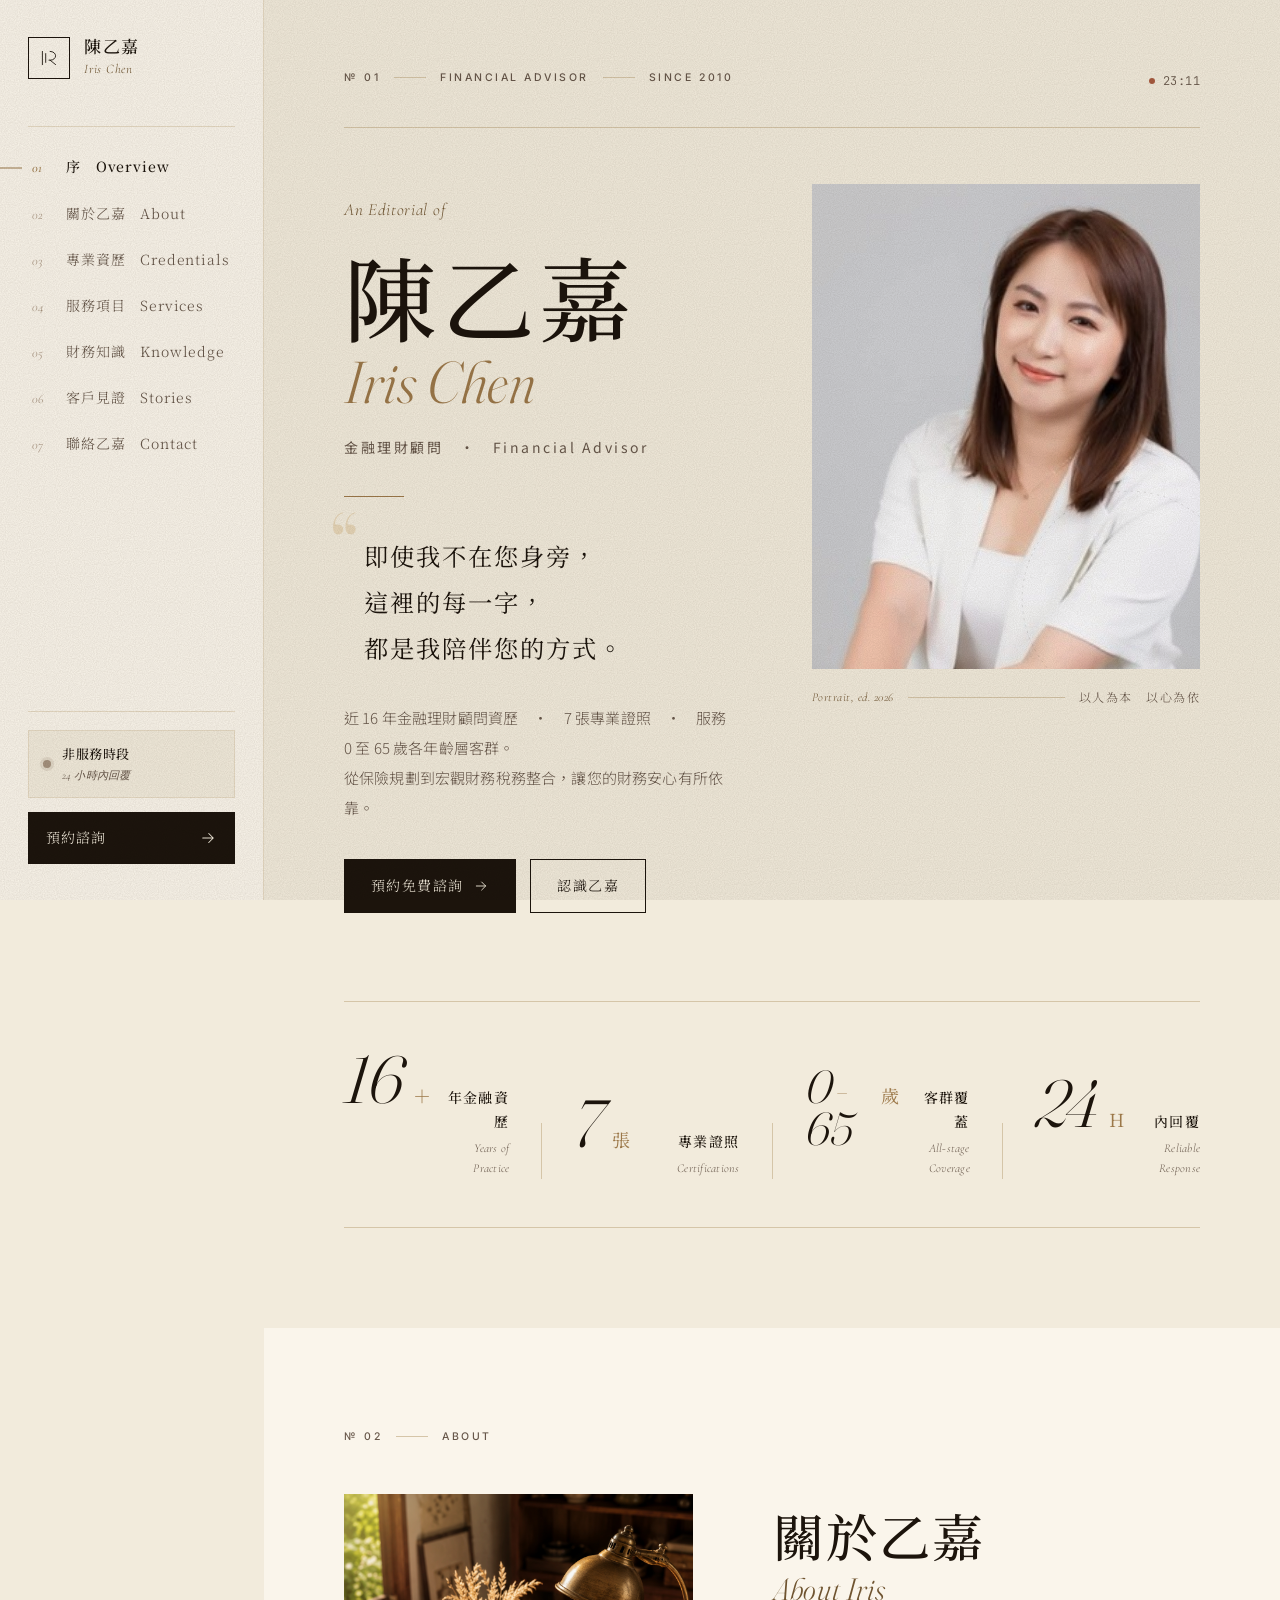
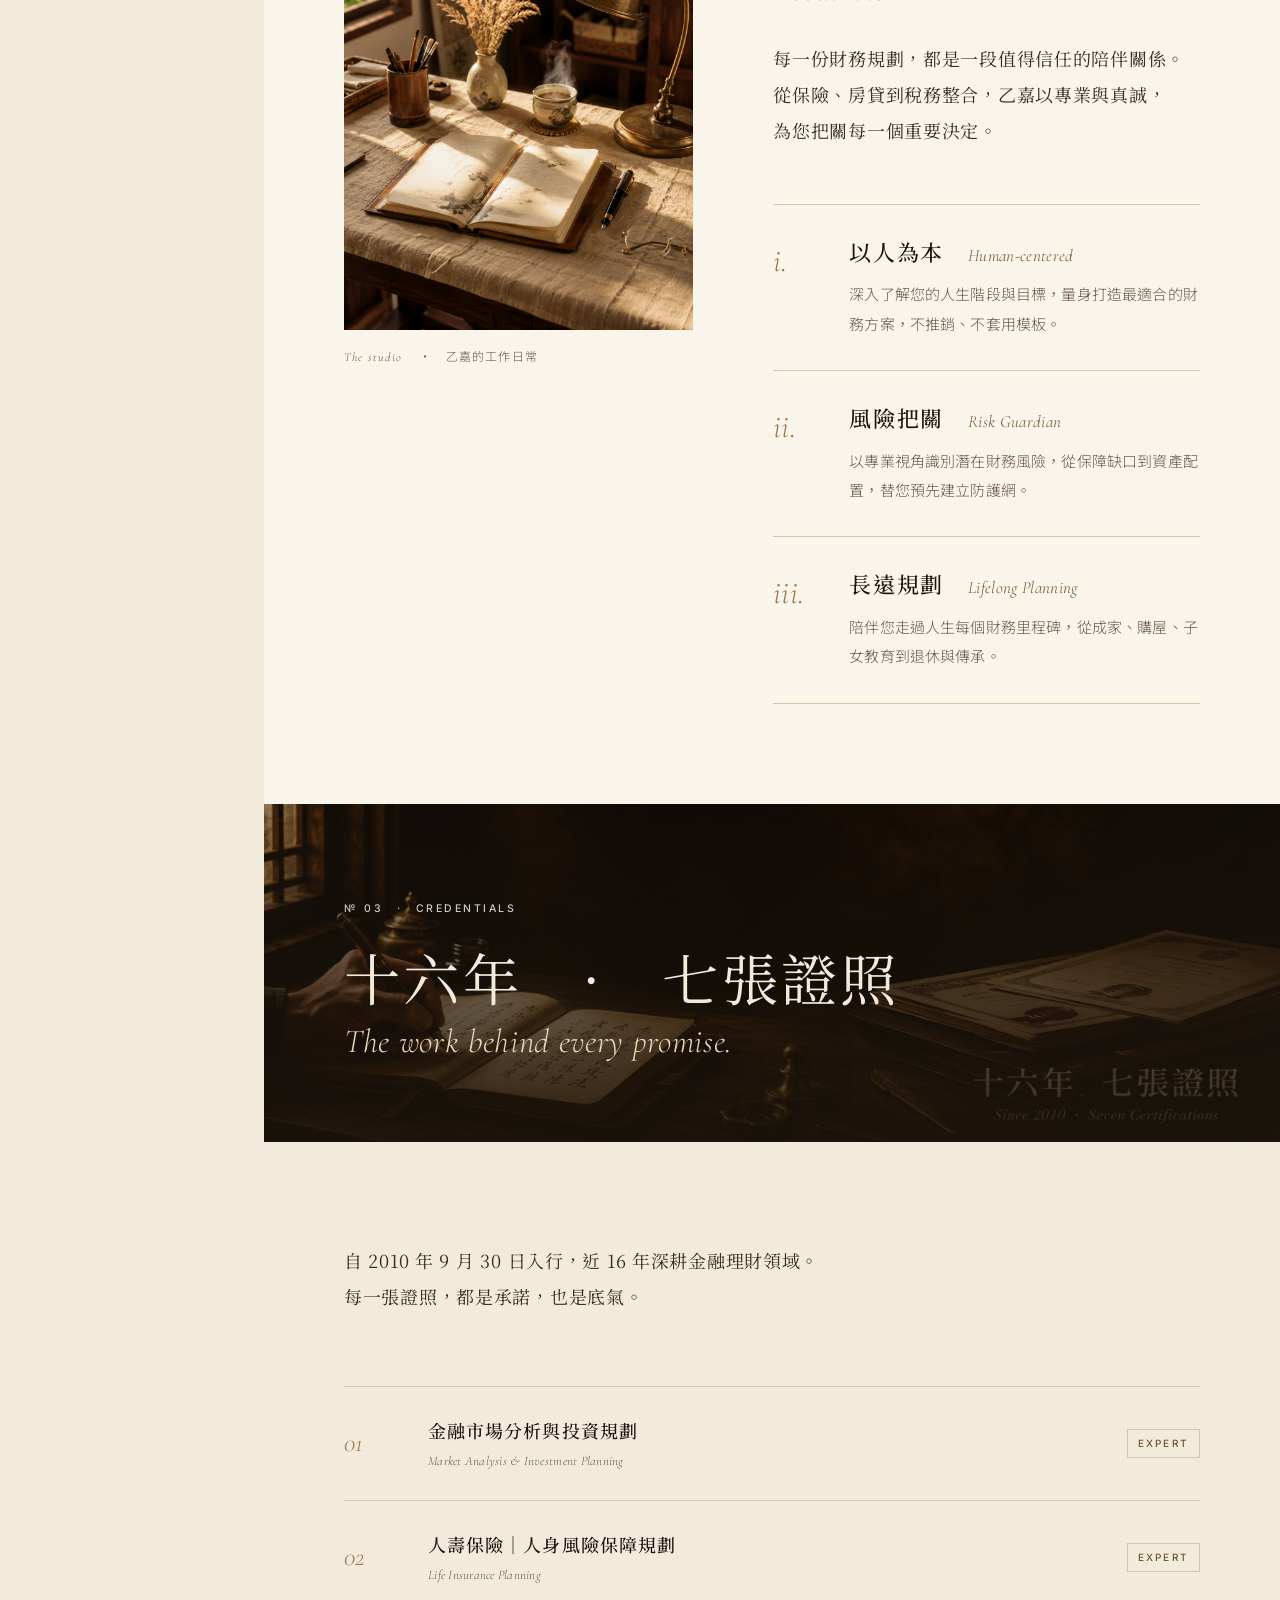
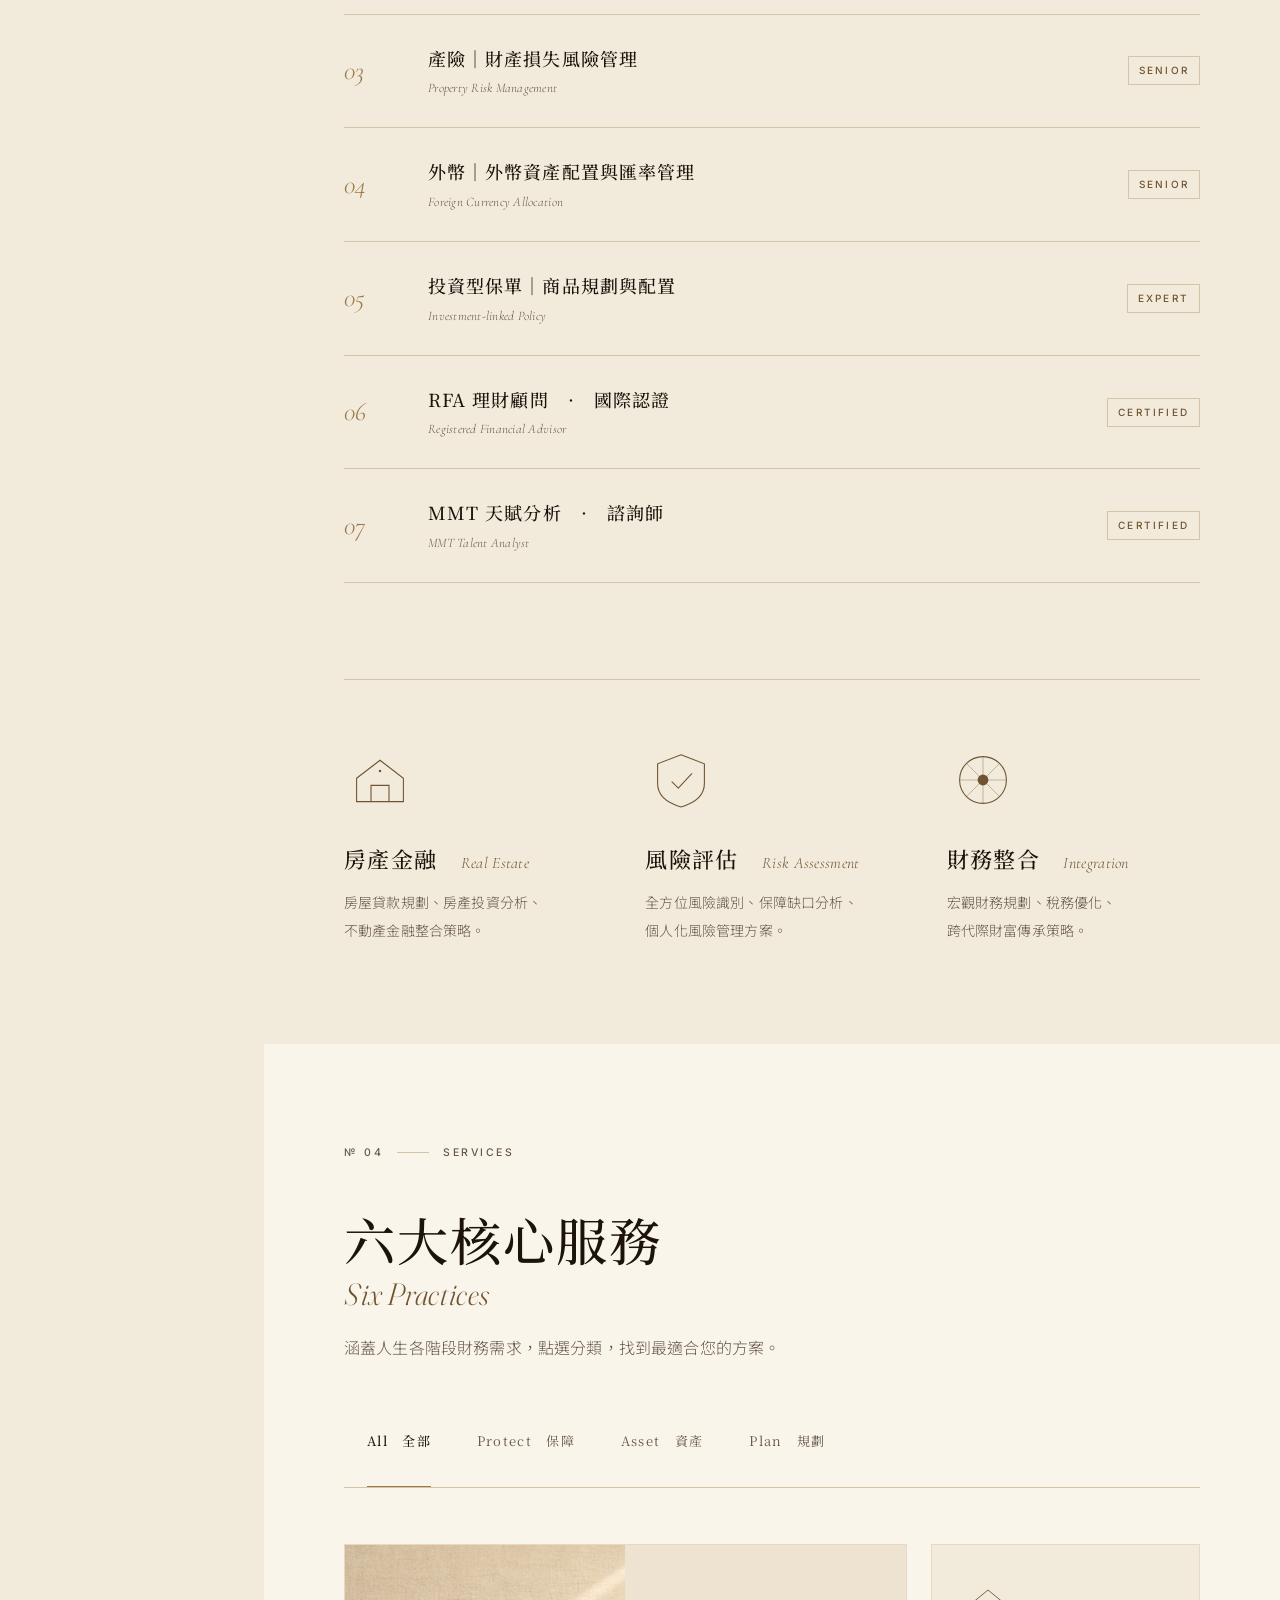
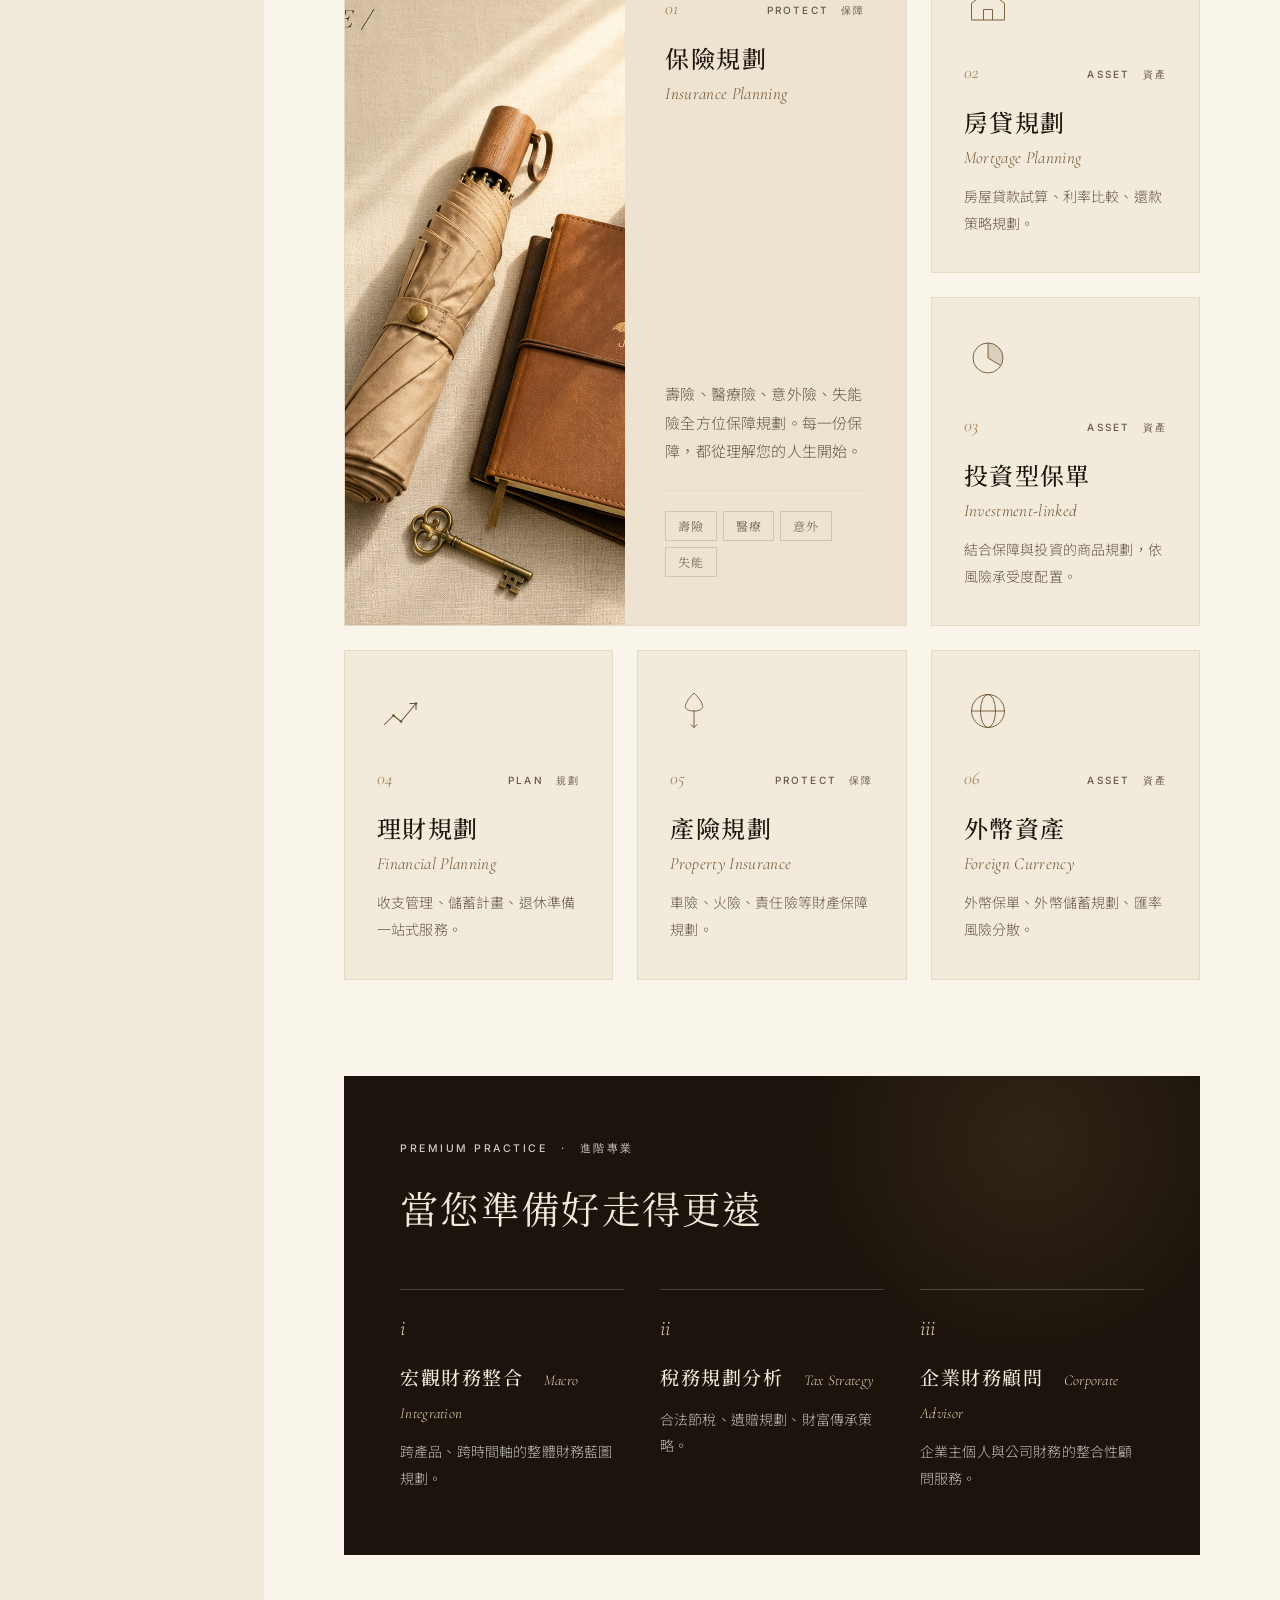
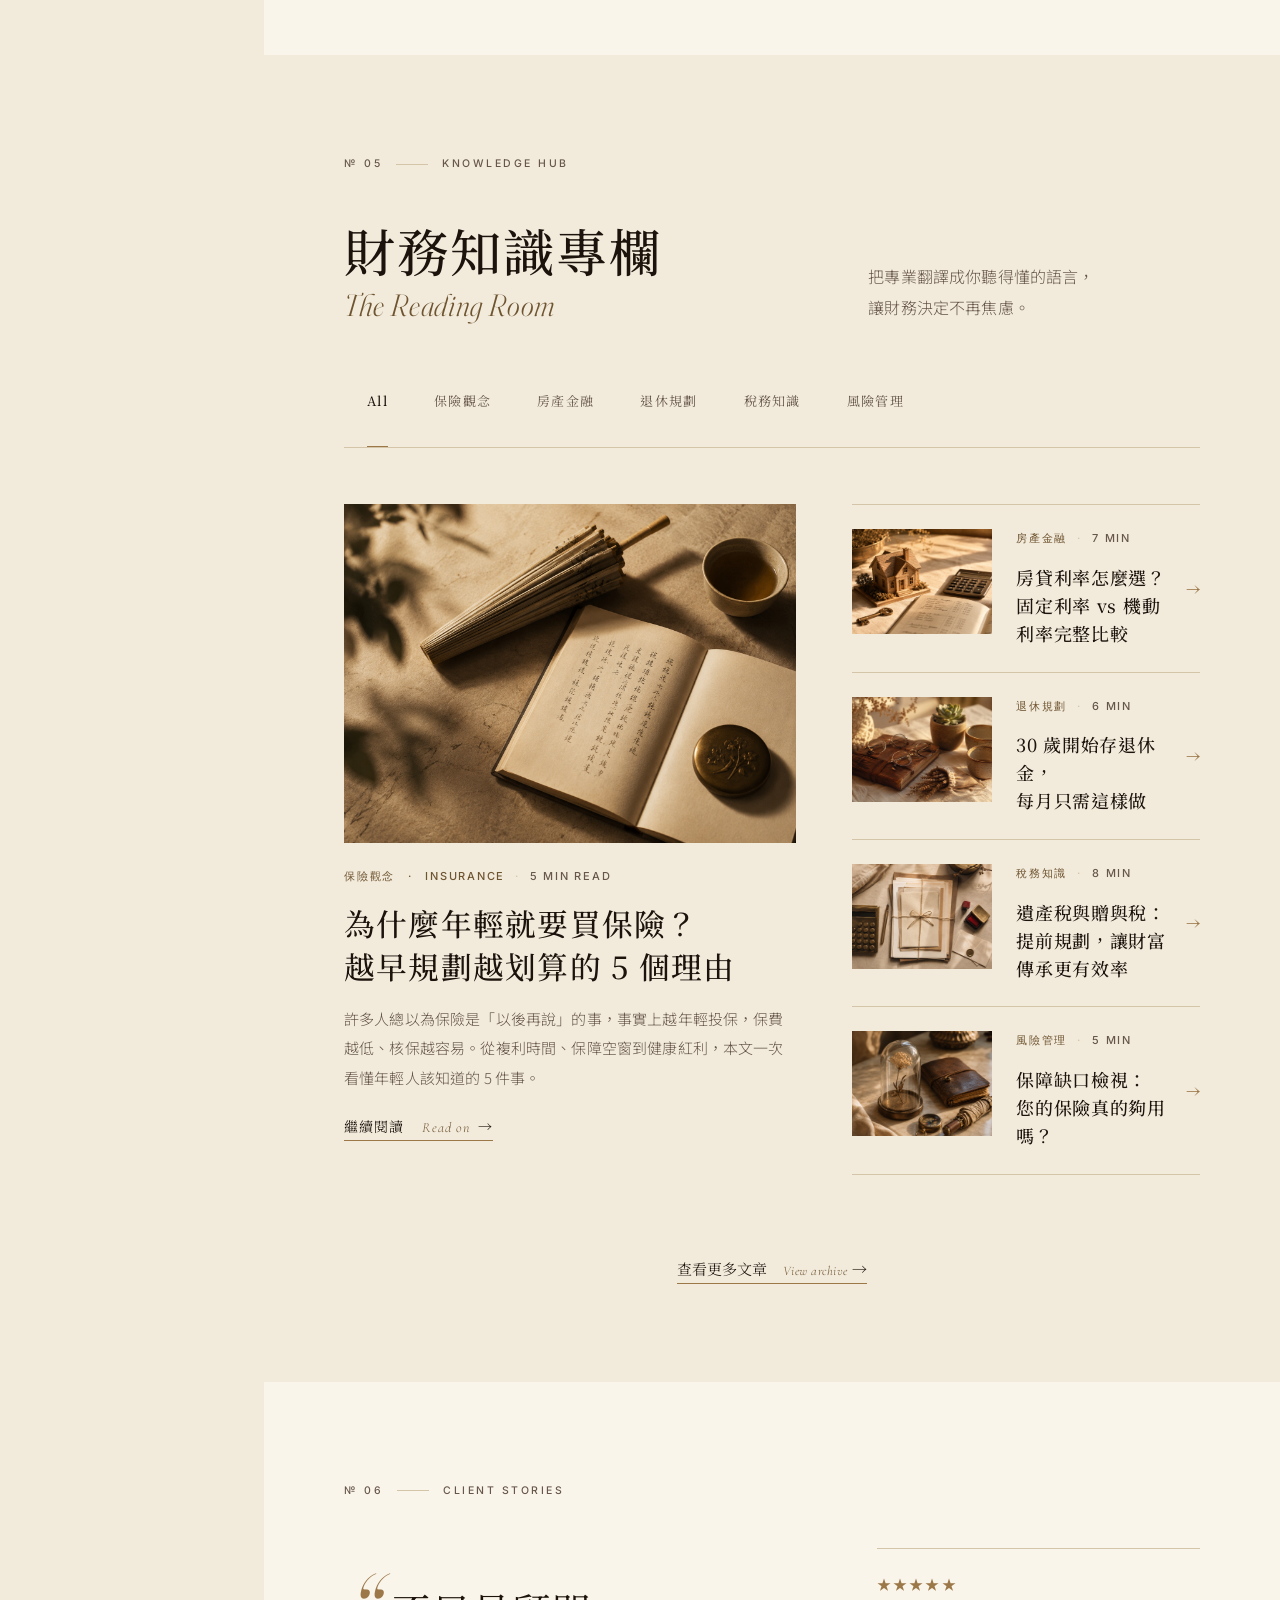
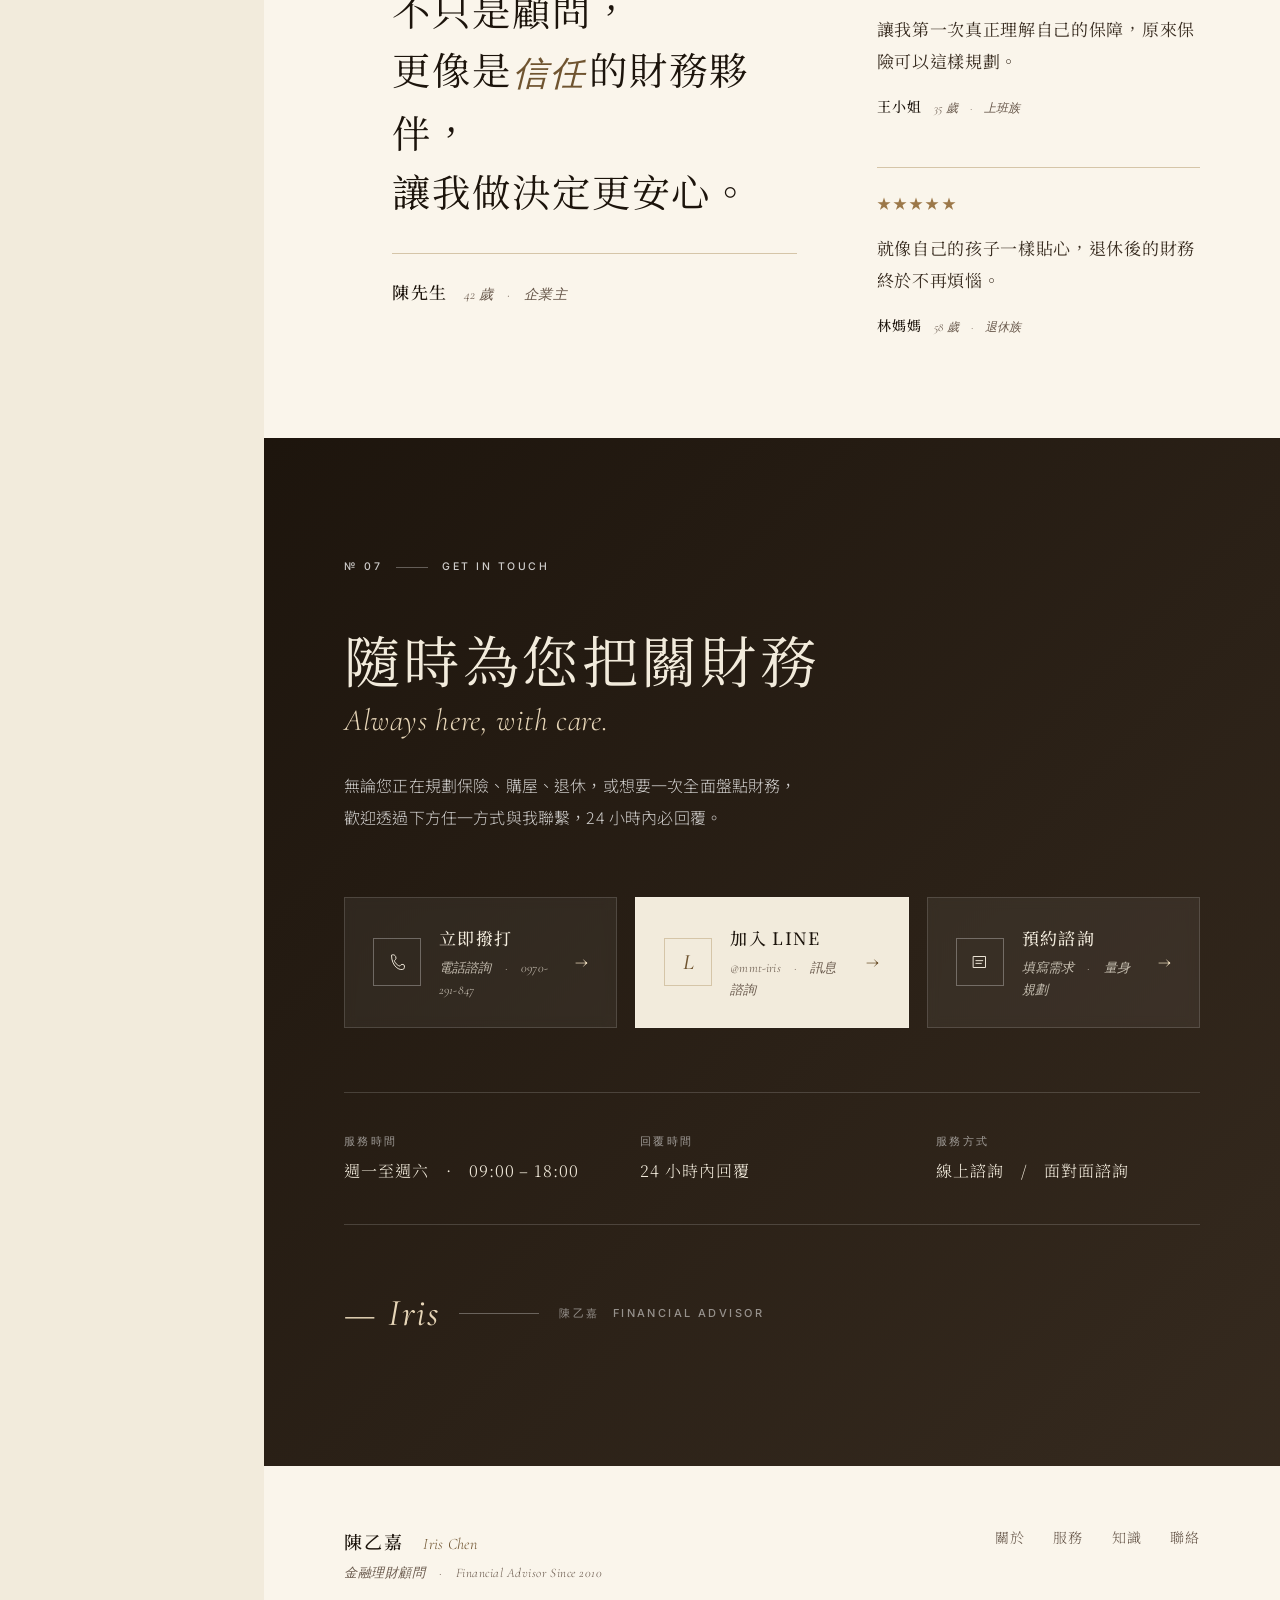
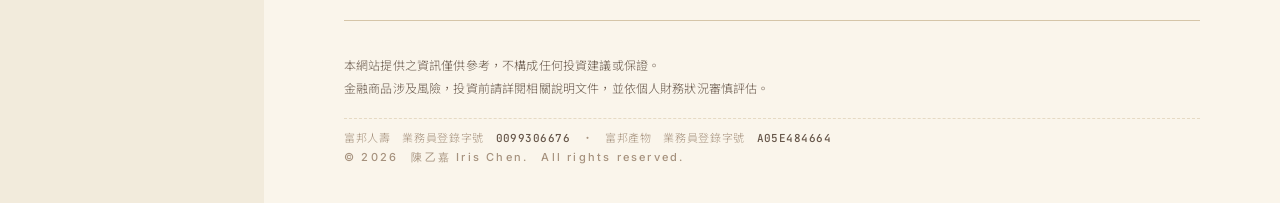
==== commit 9819dcf3: "feat: add real contact info and insurance registration numbers - Phone: tel:+886970291847, display 0" ====
--- a/index.html
+++ b/index.html
@@ -638,21 +638,21 @@
         </p>
 
         <div class="contact__cards">
-          <a href="tel:+886" class="cc">
+          <a href="tel:+886970291847" class="cc">
             <div class="cc__icon">
               <svg viewBox="0 0 32 32" fill="none"><path d="M8 6 C8 6, 12 4, 14 8 C16 12, 12 14, 12 14 C12 14, 14 20, 20 22 C20 22, 22 18, 26 20 C28 22, 26 26, 26 26 C20 30, 8 22, 8 6 Z" stroke="currentColor" stroke-width="1.4"/></svg>
             </div>
             <div>
               <div class="cc__title">立即撥打</div>
-              <div class="cc__sub">電話諮詢　·　+886</div>
+              <div class="cc__sub">電話諮詢　·　0970-291-847</div>
             </div>
             <span class="cc__arrow">→</span>
           </a>
-          <a href="https://line.me" target="_blank" rel="noopener" class="cc cc--accent">
+          <a href="https://line.me/R/ti/p/@mmt-iris" target="_blank" rel="noopener" class="cc cc--accent">
             <div class="cc__icon"><span>L</span></div>
             <div>
               <div class="cc__title">加入 LINE</div>
-              <div class="cc__sub">企業官方帳號　·　訊息諮詢</div>
+              <div class="cc__sub">@mmt-iris　·　訊息諮詢</div>
             </div>
             <span class="cc__arrow">→</span>
           </a>
@@ -711,6 +711,7 @@
           本網站提供之資訊僅供參考，不構成任何投資建議或保證。<br/>
           金融商品涉及風險，投資前請詳閱相關說明文件，並依個人財務狀況審慎評估。
         </p>
+        <p class="footer__compliance">富邦人壽　業務員登錄字號　<strong>0099306676</strong>　·　富邦產物　業務員登錄字號　<strong>A05E484664</strong></p>
         <div class="footer__copy">© 2026　陳乙嘉 Iris Chen.　All rights reserved.</div>
       </div>
     </footer>
--- a/assets/css/style.css
+++ b/assets/css/style.css
@@ -2170,3 +2170,25 @@
   .article-body h2 { padding-top: 24px; margin-top: 40px !important; }
   .article-body h2::before { top: 24px; }
 }
+
+/* =========================================================
+   Footer compliance (insurance registration numbers)
+   ========================================================= */
+.footer__compliance {
+  font-family: var(--sans-zh);
+  font-size: 11px;
+  line-height: 1.9;
+  color: var(--ash);
+  font-weight: 300;
+  margin-top: 8px;
+  padding-top: 8px;
+  border-top: 1px dashed var(--rule-soft);
+  letter-spacing: 0.06em;
+}
+.footer__compliance strong {
+  font-family: var(--mono);
+  font-size: 11px;
+  color: var(--graphite);
+  font-weight: 500;
+  letter-spacing: 0.04em;
+}
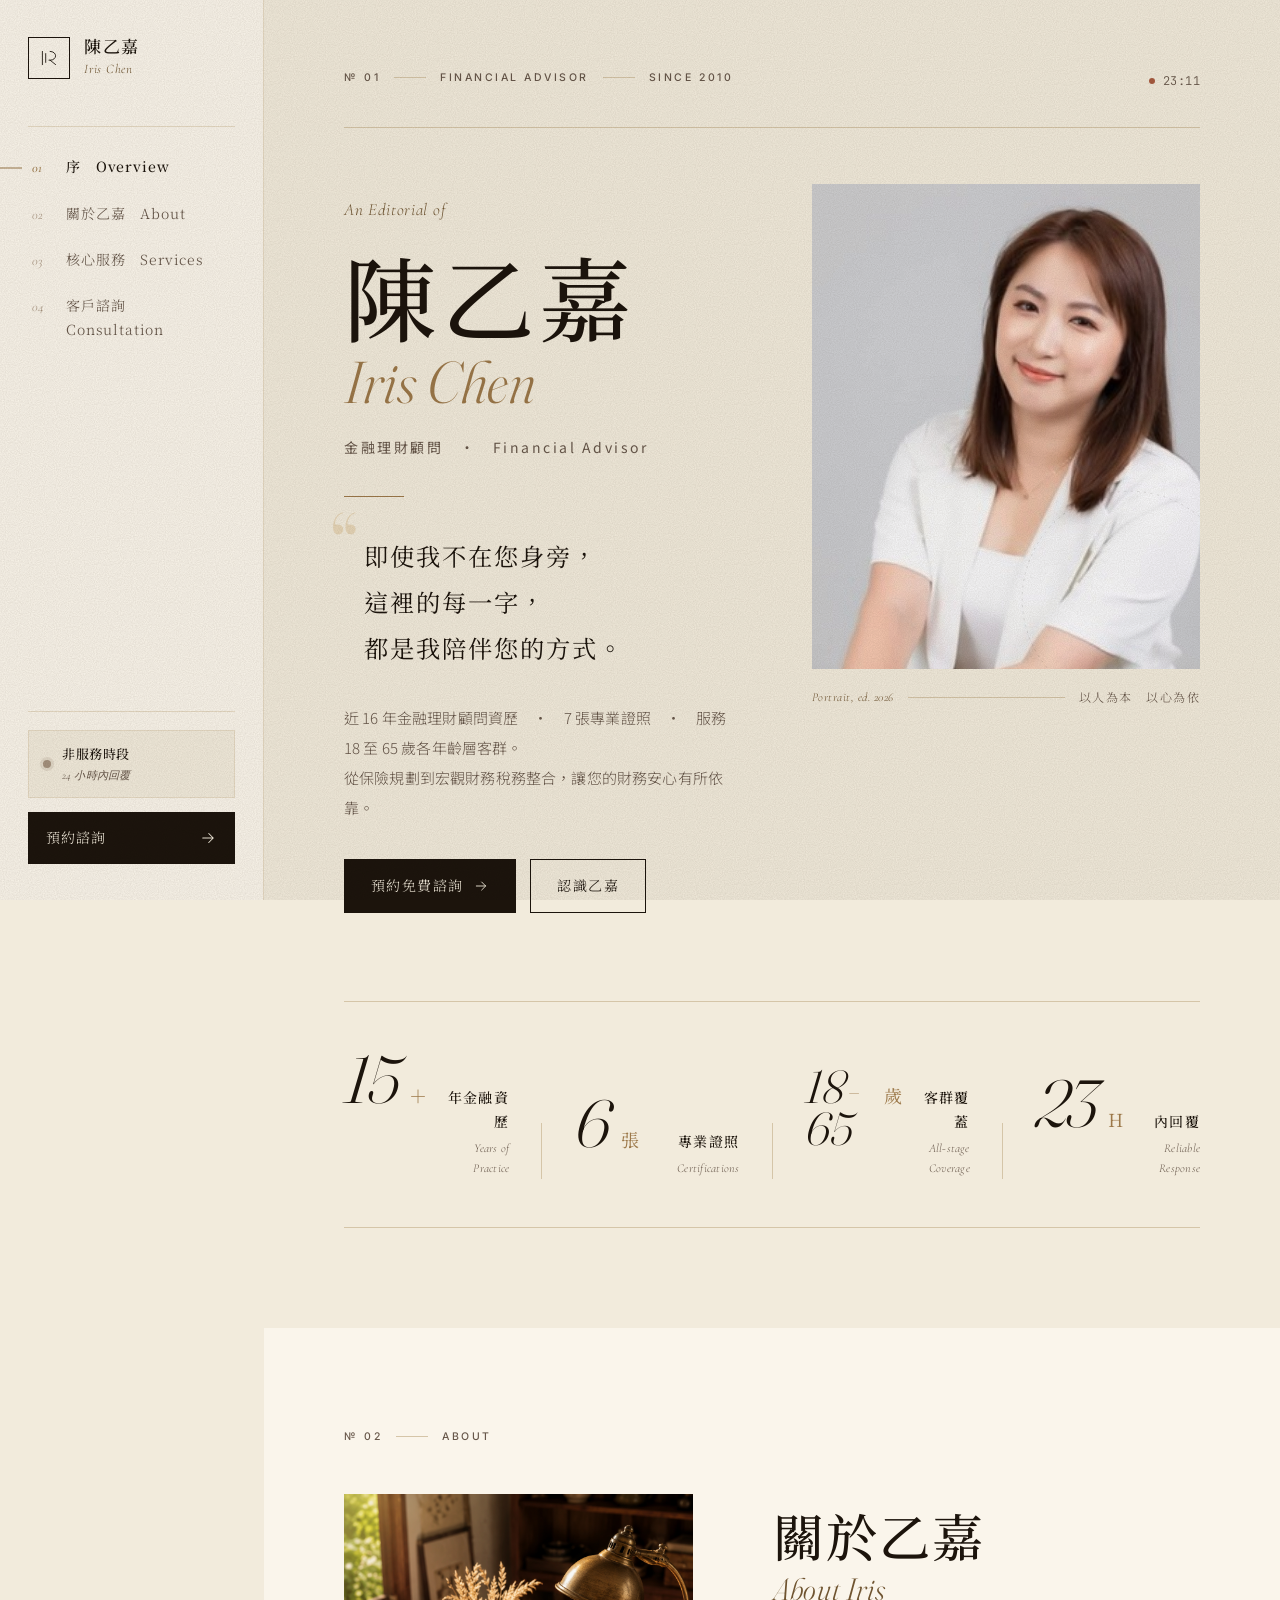
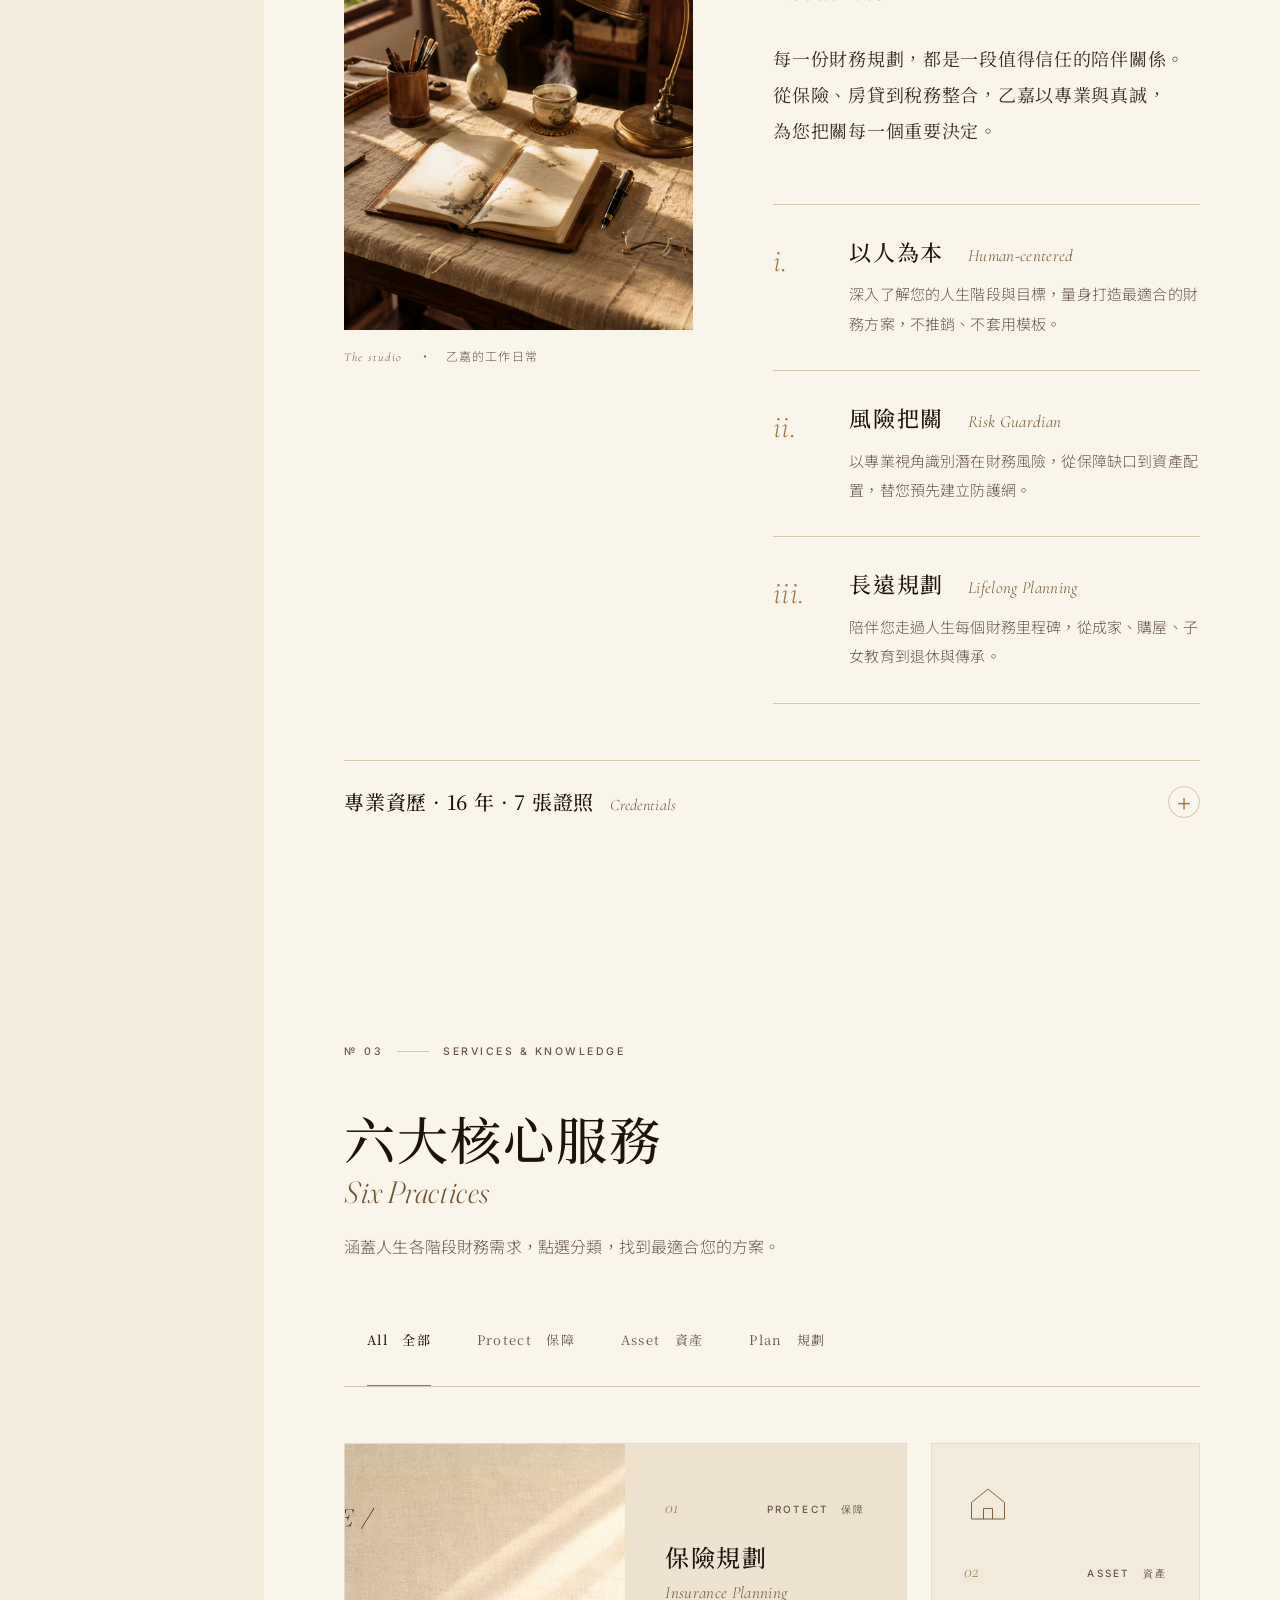
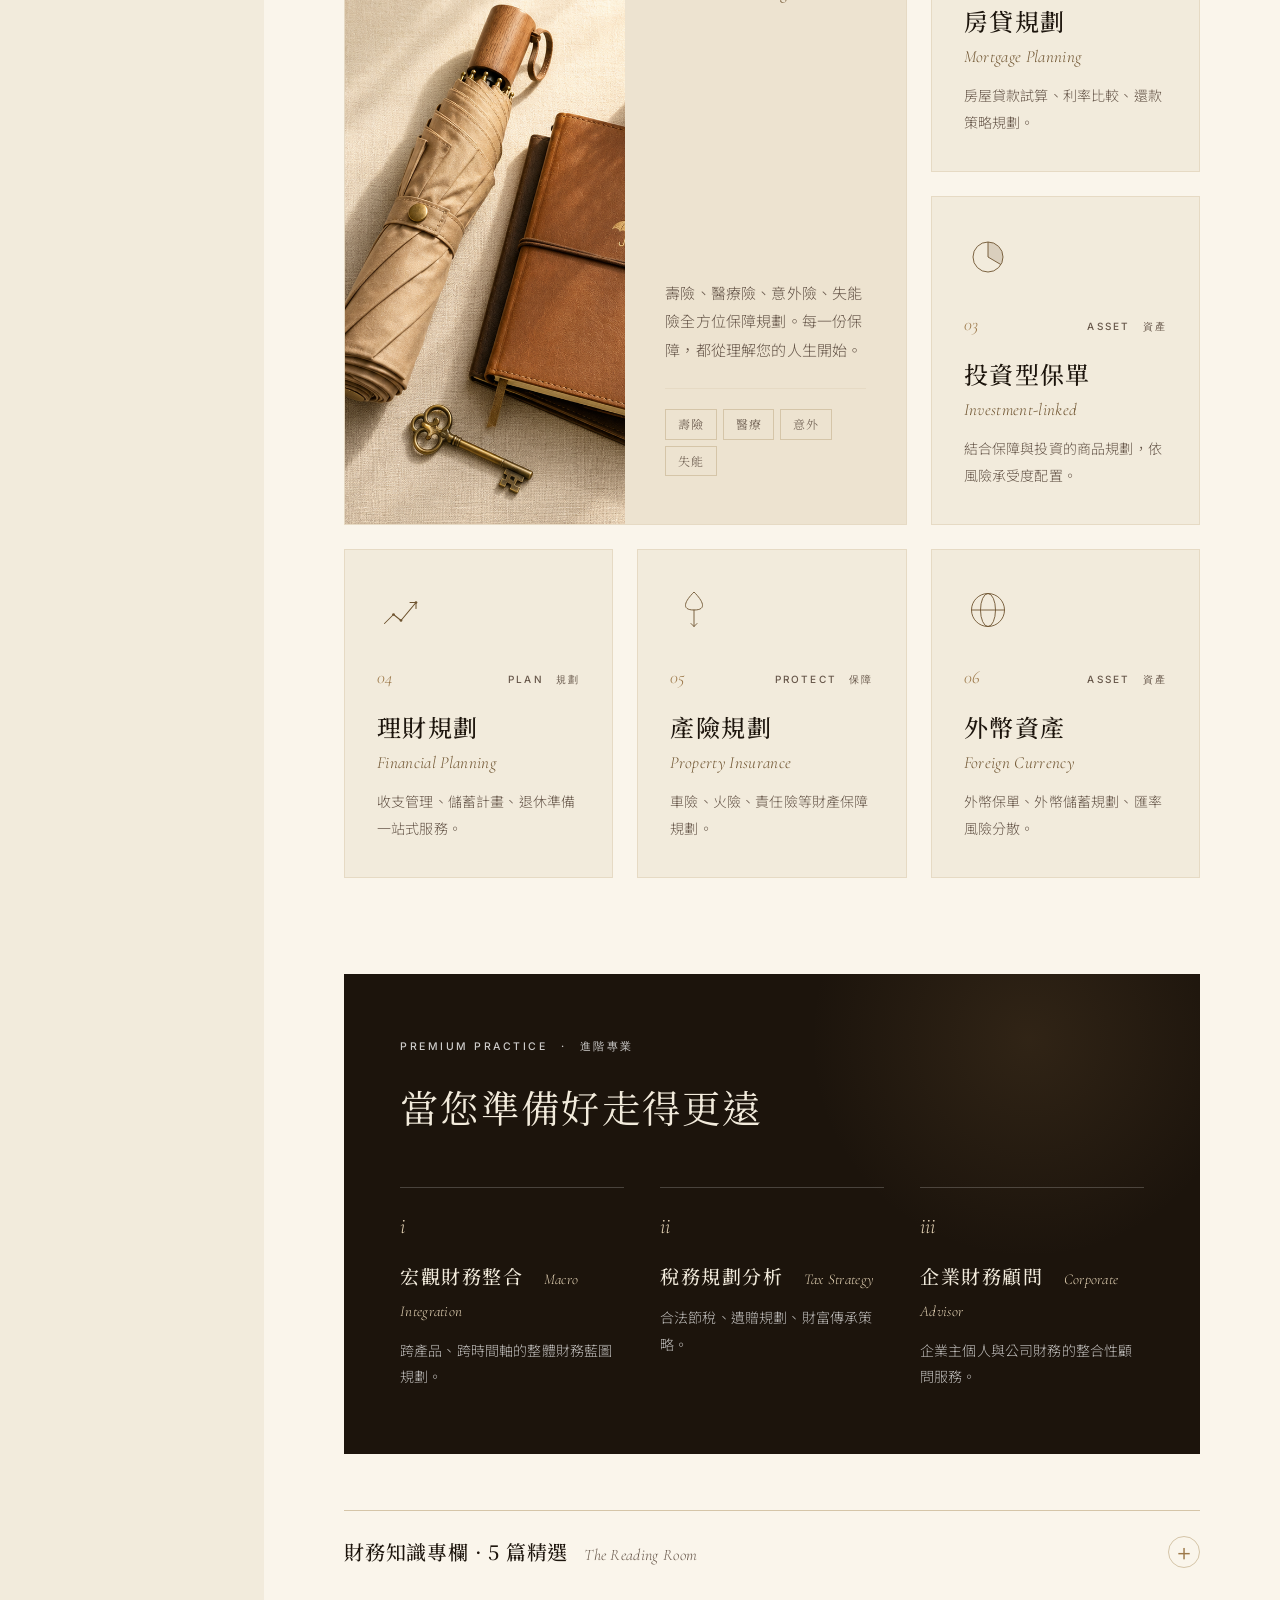
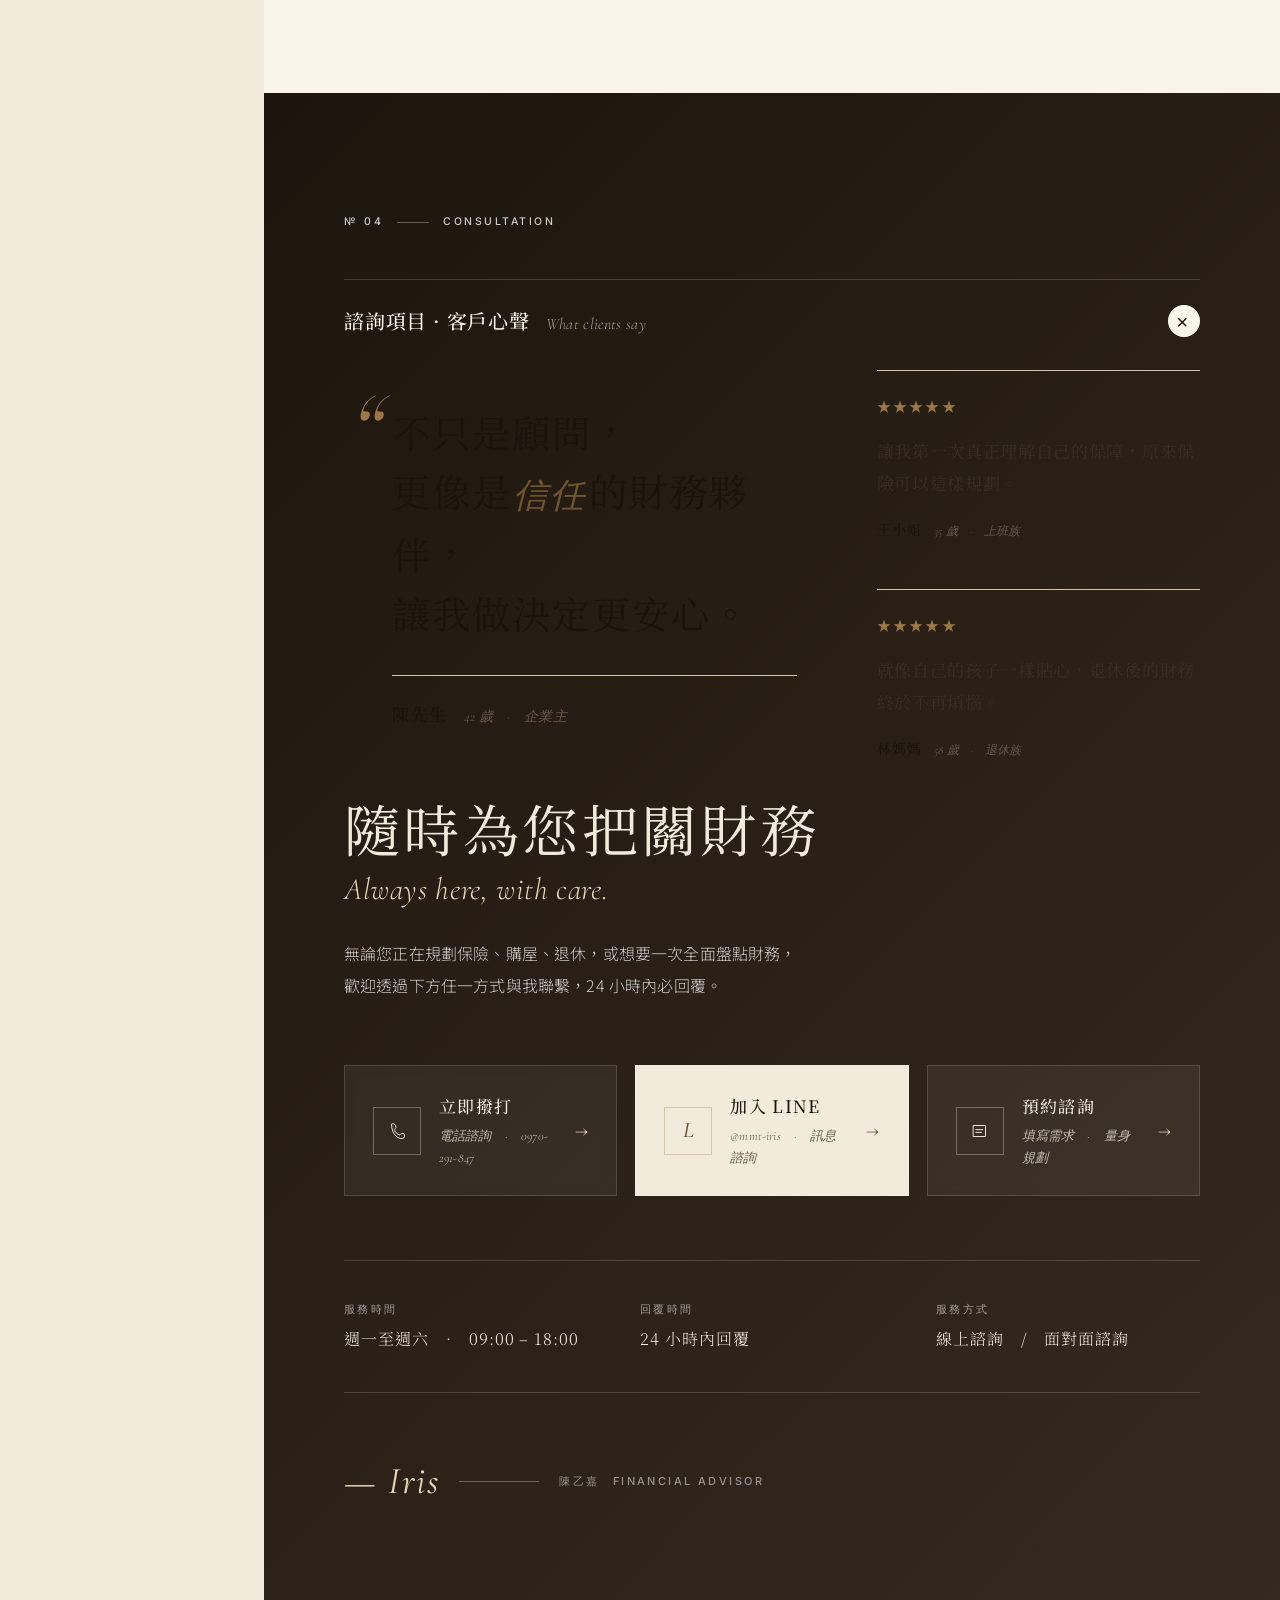
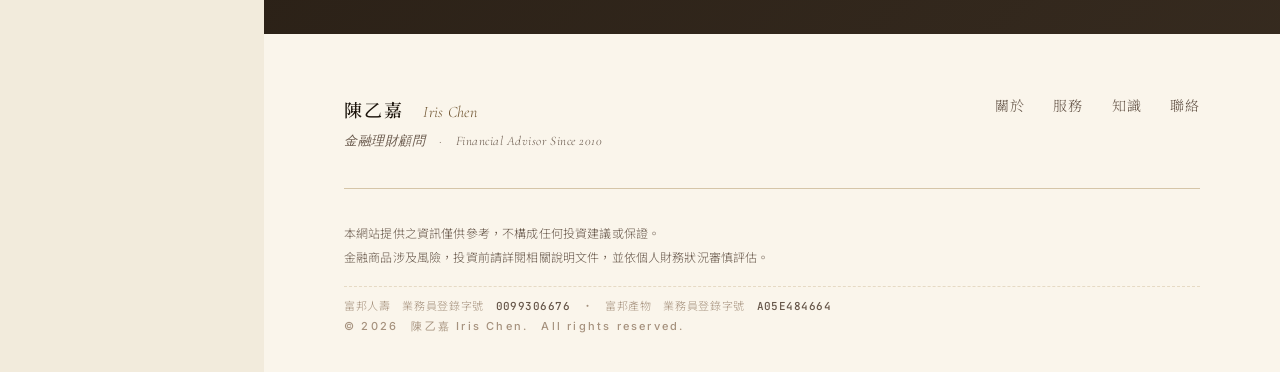
==== commit 763c2d55: "feat: 站台精簡化 — 7 sections 整合成 4，加 details 收合，受眾 0-65 改 18-65 側欄從 7 項簡化成 4 項： - 序 Overview（保留 hero） - " ====
--- a/index.html
+++ b/index.html
@@ -46,25 +46,13 @@
         <span class="side-link__num">02</span>
         <span class="side-link__label">關於乙嘉　About</span>
       </a>
-      <a href="#credentials" class="side-link" data-target="credentials">
+      <a href="#services" class="side-link" data-target="services">
         <span class="side-link__num">03</span>
-        <span class="side-link__label">專業資歷　Credentials</span>
-      </a>
-      <a href="#services" class="side-link" data-target="services">
-        <span class="side-link__num">04</span>
-        <span class="side-link__label">服務項目　Services</span>
-      </a>
-      <a href="#knowledge" class="side-link" data-target="knowledge">
-        <span class="side-link__num">05</span>
-        <span class="side-link__label">財務知識　Knowledge</span>
-      </a>
-      <a href="#testimonials" class="side-link" data-target="testimonials">
-        <span class="side-link__num">06</span>
-        <span class="side-link__label">客戶見證　Stories</span>
+        <span class="side-link__label">核心服務　Services</span>
       </a>
       <a href="#contact" class="side-link" data-target="contact">
-        <span class="side-link__num">07</span>
-        <span class="side-link__label">聯絡乙嘉　Contact</span>
+        <span class="side-link__num">04</span>
+        <span class="side-link__label">客戶諮詢　Consultation</span>
       </a>
     </nav>
 
@@ -135,7 +123,7 @@
           </blockquote>
 
           <p class="hero__desc">
-            近 16 年金融理財顧問資歷　·　7 張專業證照　·　服務 0 至 65 歲各年齡層客群。<br/>
+            近 16 年金融理財顧問資歷　·　7 張專業證照　·　服務 18 至 65 歲各年齡層客群。<br/>
             從保險規劃到宏觀財務稅務整合，讓您的財務安心有所依靠。
           </p>
 
@@ -185,7 +173,7 @@
         </div>
         <div class="stat__rule"></div>
         <div class="stat">
-          <div class="stat__num stat__num--text">0<small>–</small>65</div>
+          <div class="stat__num stat__num--text">18<small>–</small>65</div>
           <div class="stat__plus">歲</div>
           <div class="stat__label">
             <span>客群覆蓋</span>
@@ -255,27 +243,32 @@
           </ol>
         </div>
       </div>
-    </section>
-
-    <!-- ============ Credentials ============ -->
-    <section class="credentials" id="credentials">
-      <div class="credentials__banner">
-        <img src="assets/img/credentials-banner.png" alt="" onerror="this.classList.add('img--missing')" />
-        <div class="credentials__banner-overlay"></div>
-        <div class="credentials__banner-text">
-          <div class="folio folio--light">№ 03　·　Credentials</div>
-          <h2 class="credentials__headline">
-            十六年　·　七張證照<br/>
-            <i>The work behind every promise.</i>
-          </h2>
-        </div>
-      </div>
-
-      <div class="credentials__body">
-        <p class="credentials__lead">
-          自 2010 年 9 月 30 日入行，近 16 年深耕金融理財領域。<br/>
-          每一張證照，都是承諾，也是底氣。
-        </p>
+
+      <!-- ============ Credentials (收合於 About 內) ============ -->
+      <details class="fold fold--credentials">
+        <summary class="fold__summary">
+          <span class="fold__sum-zh">專業資歷 · 16 年 · 7 張證照</span>
+          <span class="fold__sum-en"><i>Credentials</i></span>
+          <span class="fold__sum-arrow" aria-hidden="true">＋</span>
+        </summary>
+
+        <div class="credentials__banner">
+          <img src="assets/img/credentials-banner.png" alt="" onerror="this.classList.add('img--missing')" />
+          <div class="credentials__banner-overlay"></div>
+          <div class="credentials__banner-text">
+            <div class="folio folio--light">Credentials</div>
+            <h3 class="credentials__headline">
+              十六年　·　七張證照<br/>
+              <i>The work behind every promise.</i>
+            </h3>
+          </div>
+        </div>
+
+        <div class="credentials__body">
+          <p class="credentials__lead">
+            自 2010 年 9 月 30 日入行，近 16 年深耕金融理財領域。<br/>
+            每一張證照，都是承諾，也是底氣。
+          </p>
 
         <ol class="cert-list">
           <li class="cert"><span class="cert__no">01</span><div class="cert__main"><span class="cert__name">金融市場分析與投資規劃</span><i class="cert__en">Market Analysis & Investment Planning</i></div><span class="cert__tag">Expert</span></li>
@@ -321,15 +314,16 @@
             <p>宏觀財務規劃、稅務優化、<br/>跨代際財富傳承策略。</p>
           </article>
         </div>
-      </div>
+        </div>
+      </details>
     </section>
 
     <!-- ============ Services ============ -->
     <section class="services" id="services">
       <div class="folio-bar">
-        <span class="folio">№ 04</span>
+        <span class="folio">№ 03</span>
         <span class="folio-divider"></span>
-        <span class="folio">Services</span>
+        <span class="folio">Services & Knowledge</span>
       </div>
 
       <header class="section__head">
@@ -456,21 +450,16 @@
           </article>
         </div>
       </div>
-    </section>
-
-    <!-- ============ Knowledge ============ -->
-    <section class="knowledge" id="knowledge">
-      <div class="folio-bar">
-        <span class="folio">№ 05</span>
-        <span class="folio-divider"></span>
-        <span class="folio">Knowledge Hub</span>
-      </div>
+
+      <!-- ============ Knowledge (收合於 Services 內) ============ -->
+      <details class="fold fold--knowledge">
+        <summary class="fold__summary">
+          <span class="fold__sum-zh">財務知識專欄 · 5 篇精選</span>
+          <span class="fold__sum-en"><i>The Reading Room</i></span>
+          <span class="fold__sum-arrow" aria-hidden="true">＋</span>
+        </summary>
 
       <header class="section__head section__head--split">
-        <h2 class="section__title">
-          財務知識專欄
-          <span class="section__title-en"><i>The Reading Room</i></span>
-        </h2>
         <p class="section__lead">把專業翻譯成你聽得懂的語言，<br/>讓財務決定不再焦慮。</p>
       </header>
 
@@ -569,52 +558,10 @@
       <div class="reading__more">
         <a href="#contact" class="link-more">查看更多文章　<i>View archive</i> →</a>
       </div>
+      </details>
     </section>
 
-    <!-- ============ Testimonials ============ -->
-    <section class="stories" id="testimonials">
-      <div class="folio-bar">
-        <span class="folio">№ 06</span>
-        <span class="folio-divider"></span>
-        <span class="folio">Client Stories</span>
-      </div>
-
-      <div class="stories__grid">
-        <figure class="hero-quote">
-          <span class="hero-quote__mark">“</span>
-          <blockquote>
-            不只是顧問，<br/>
-            更像是<em>信任</em>的財務夥伴，<br/>
-            讓我做決定更安心。
-          </blockquote>
-          <figcaption>
-            <span class="hero-quote__name">陳先生</span>
-            <span class="hero-quote__role">42 歲　·　企業主</span>
-          </figcaption>
-        </figure>
-
-        <div class="side-quotes">
-          <figure class="side-quote">
-            <div class="side-quote__rate">★★★★★</div>
-            <blockquote>讓我第一次真正理解自己的保障，原來保險可以這樣規劃。</blockquote>
-            <figcaption>
-              <span>王小姐</span>
-              <i>35 歲　·　上班族</i>
-            </figcaption>
-          </figure>
-          <figure class="side-quote">
-            <div class="side-quote__rate">★★★★★</div>
-            <blockquote>就像自己的孩子一樣貼心，退休後的財務終於不再煩惱。</blockquote>
-            <figcaption>
-              <span>林媽媽</span>
-              <i>58 歲　·　退休族</i>
-            </figcaption>
-          </figure>
-        </div>
-      </div>
-    </section>
-
-    <!-- ============ Contact ============ -->
+    <!-- ============ Contact + Testimonials ============ -->
     <section class="contact" id="contact">
       <div class="contact__bg">
         <img src="assets/img/contact-backdrop.png" alt="" onerror="this.classList.add('img--missing')" />
@@ -623,10 +570,53 @@
 
       <div class="contact__inner">
         <div class="folio-bar folio-bar--light">
-          <span class="folio folio--light">№ 07</span>
+          <span class="folio folio--light">№ 04</span>
           <span class="folio-divider"></span>
-          <span class="folio folio--light">Get in Touch</span>
-        </div>
+          <span class="folio folio--light">Consultation</span>
+        </div>
+
+        <!-- ===== 諮詢項目（客戶見證） ===== -->
+        <details class="fold fold--stories fold--light" open>
+          <summary class="fold__summary fold__summary--light">
+            <span class="fold__sum-zh">諮詢項目 · 客戶心聲</span>
+            <span class="fold__sum-en"><i>What clients say</i></span>
+            <span class="fold__sum-arrow" aria-hidden="true">＋</span>
+          </summary>
+
+          <div class="stories__grid">
+            <figure class="hero-quote">
+              <span class="hero-quote__mark">“</span>
+              <blockquote>
+                不只是顧問，<br/>
+                更像是<em>信任</em>的財務夥伴，<br/>
+                讓我做決定更安心。
+              </blockquote>
+              <figcaption>
+                <span class="hero-quote__name">陳先生</span>
+                <span class="hero-quote__role">42 歲　·　企業主</span>
+              </figcaption>
+            </figure>
+
+            <div class="side-quotes">
+              <figure class="side-quote">
+                <div class="side-quote__rate">★★★★★</div>
+                <blockquote>讓我第一次真正理解自己的保障，原來保險可以這樣規劃。</blockquote>
+                <figcaption>
+                  <span>王小姐</span>
+                  <i>35 歲　·　上班族</i>
+                </figcaption>
+              </figure>
+              <figure class="side-quote">
+                <div class="side-quote__rate">★★★★★</div>
+                <blockquote>就像自己的孩子一樣貼心，退休後的財務終於不再煩惱。</blockquote>
+                <figcaption>
+                  <span>林媽媽</span>
+                  <i>58 歲　·　退休族</i>
+                </figcaption>
+              </figure>
+            </div>
+          </div>
+        </details>
 
         <h2 class="contact__title">
           隨時為您把關財務<br/>
--- a/assets/css/style.css
+++ b/assets/css/style.css
@@ -39,7 +39,11 @@
    Reset
    ========================================================= */
 *, *::before, *::after { box-sizing: border-box; margin: 0; padding: 0; }
-html { scroll-behavior: smooth; -webkit-text-size-adjust: 100%; }
+html {
+  scroll-behavior: smooth;
+  -webkit-text-size-adjust: 100%;
+  overflow-x: hidden;
+}
 body {
   font-family: var(--sans-zh);
   color: var(--ink);
@@ -49,6 +53,9 @@
   -moz-osx-font-smoothing: grayscale;
   font-weight: 300;
   letter-spacing: 0.01em;
+  overflow-x: hidden;
+  width: 100%;
+  max-width: 100vw;
 }
 img { max-width: 100%; display: block; }
 a { color: inherit; text-decoration: none; }
@@ -2192,3 +2199,97 @@
   font-weight: 500;
   letter-spacing: 0.04em;
 }
+
+/* =========================================================
+   Fold (details/summary) — 收合區塊
+   ========================================================= */
+.fold {
+  margin-top: 56px;
+  border-top: 1px solid var(--rule);
+  padding-top: 0;
+}
+.fold__summary {
+  list-style: none;
+  cursor: pointer;
+  display: flex;
+  align-items: baseline;
+  gap: 16px;
+  padding: 24px 0;
+  user-select: none;
+  transition: color .2s ease;
+}
+.fold__summary::-webkit-details-marker { display: none; }
+.fold__summary:hover { color: var(--bronze-deep); }
+.fold__sum-zh {
+  font-family: var(--serif-zh);
+  font-size: 20px;
+  font-weight: 500;
+  letter-spacing: 0.04em;
+  color: var(--ink);
+}
+.fold__sum-en {
+  font-family: var(--italic-en);
+  font-style: italic;
+  font-size: 16px;
+  color: var(--graphite);
+  letter-spacing: 0.02em;
+}
+.fold__sum-arrow {
+  margin-left: auto;
+  font-family: var(--serif-en);
+  font-size: 22px;
+  color: var(--bronze);
+  font-weight: 300;
+  transition: transform .3s ease;
+  width: 32px;
+  height: 32px;
+  border: 1px solid var(--rule);
+  border-radius: 50%;
+  display: inline-flex;
+  align-items: center;
+  justify-content: center;
+  line-height: 1;
+}
+.fold[open] .fold__sum-arrow {
+  transform: rotate(45deg);
+  background: var(--bronze);
+  color: var(--bone);
+  border-color: var(--bronze);
+}
+
+/* light variant 用在 contact section（深色底） */
+.fold--light {
+  border-top: 1px solid rgba(245, 235, 220, 0.18);
+}
+.fold__summary--light .fold__sum-zh { color: var(--bone); }
+.fold__summary--light .fold__sum-en { color: rgba(245, 235, 220, 0.65); }
+.fold__summary--light .fold__sum-arrow {
+  color: var(--bone);
+  border-color: rgba(245, 235, 220, 0.4);
+}
+.fold--light[open] .fold__sum-arrow {
+  background: var(--bone);
+  color: var(--ink);
+  border-color: var(--bone);
+}
+
+/* 內容區塊上下間距 */
+.fold[open] > *:not(summary) {
+  animation: foldFadeIn .35s ease both;
+}
+@keyframes foldFadeIn {
+  from { opacity: 0; transform: translateY(-4px); }
+  to   { opacity: 1; transform: translateY(0); }
+}
+
+/* contact 區內的 stories grid 在 details 內、給點上下空間 */
+.contact .fold--stories { margin-top: 24px; margin-bottom: 32px; }
+.contact .fold--stories .stories__grid { padding-top: 8px; }
+
+@media (max-width: 720px) {
+  .fold { margin-top: 32px; }
+  .fold__summary { padding: 16px 0; gap: 10px; }
+  .fold__sum-zh { font-size: 16px; }
+  .fold__sum-en { font-size: 13px; }
+  .fold__sum-arrow { width: 26px; height: 26px; font-size: 18px; }
+}
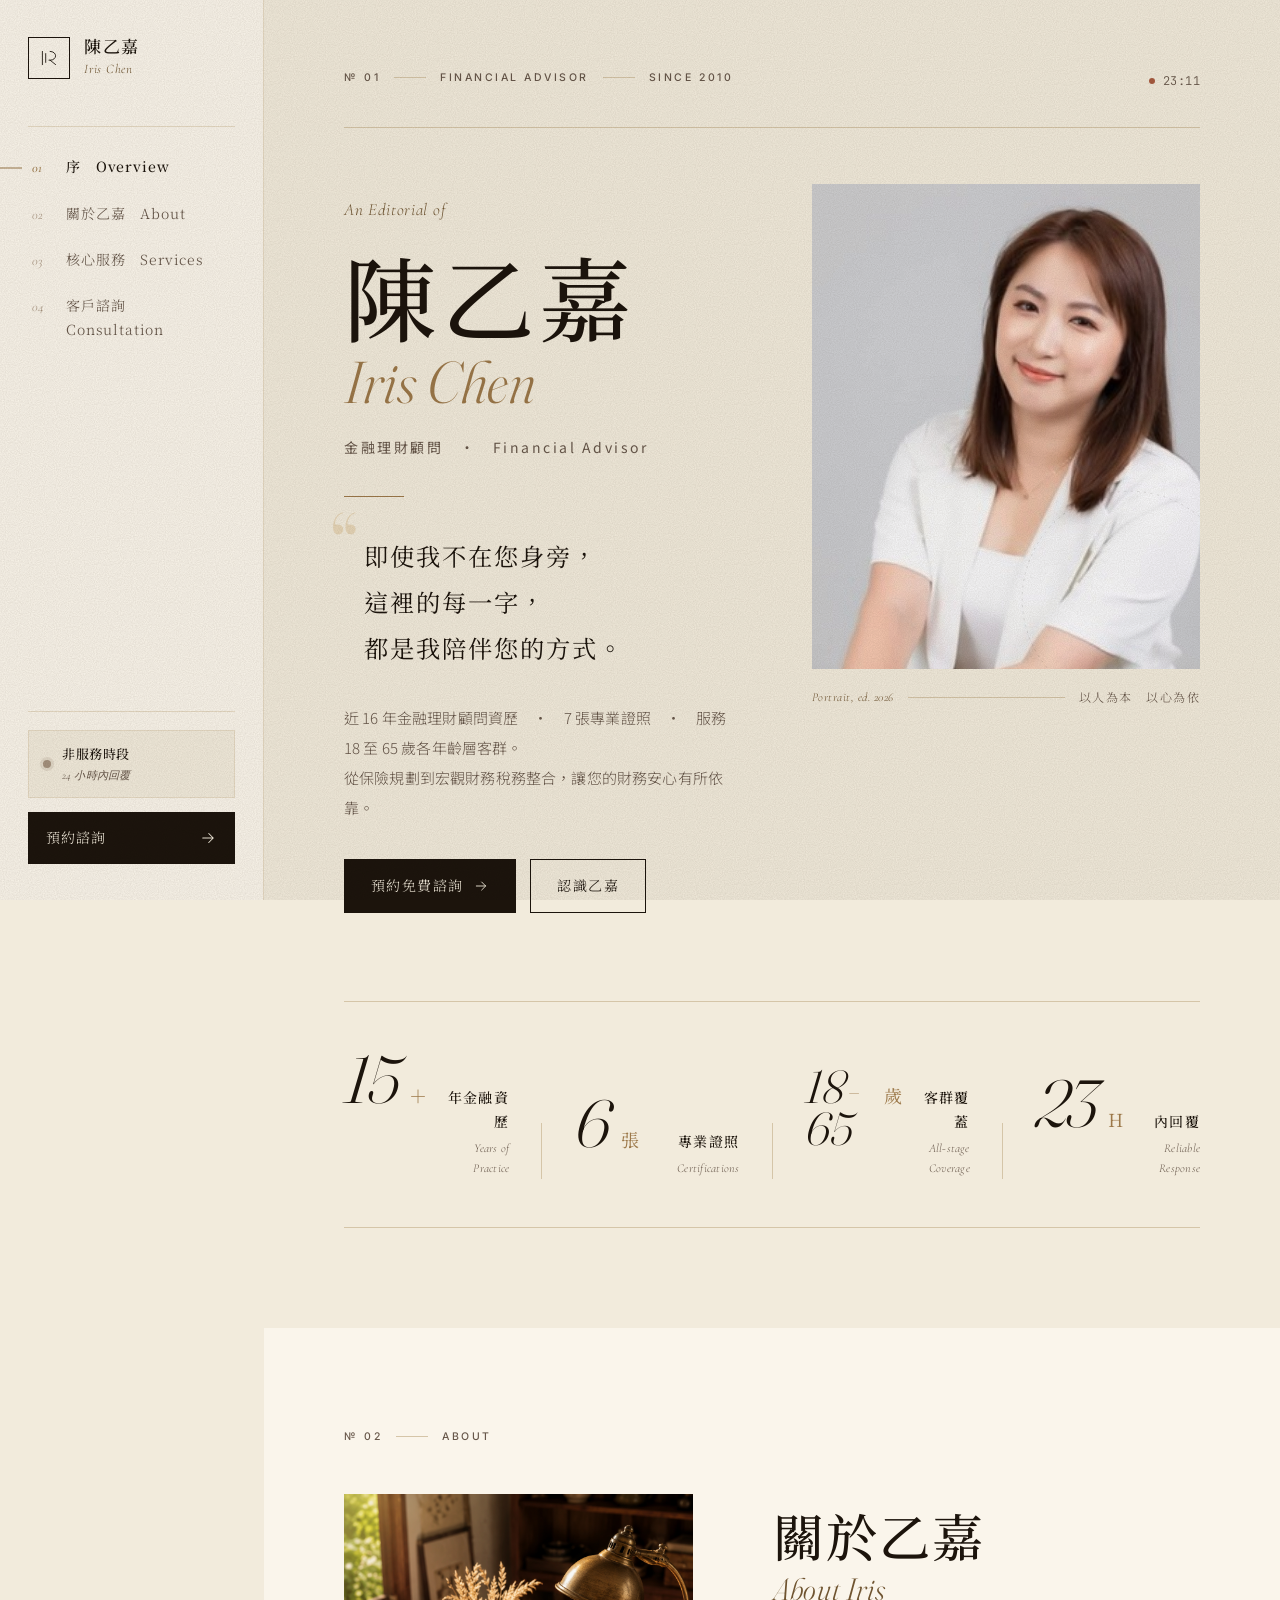
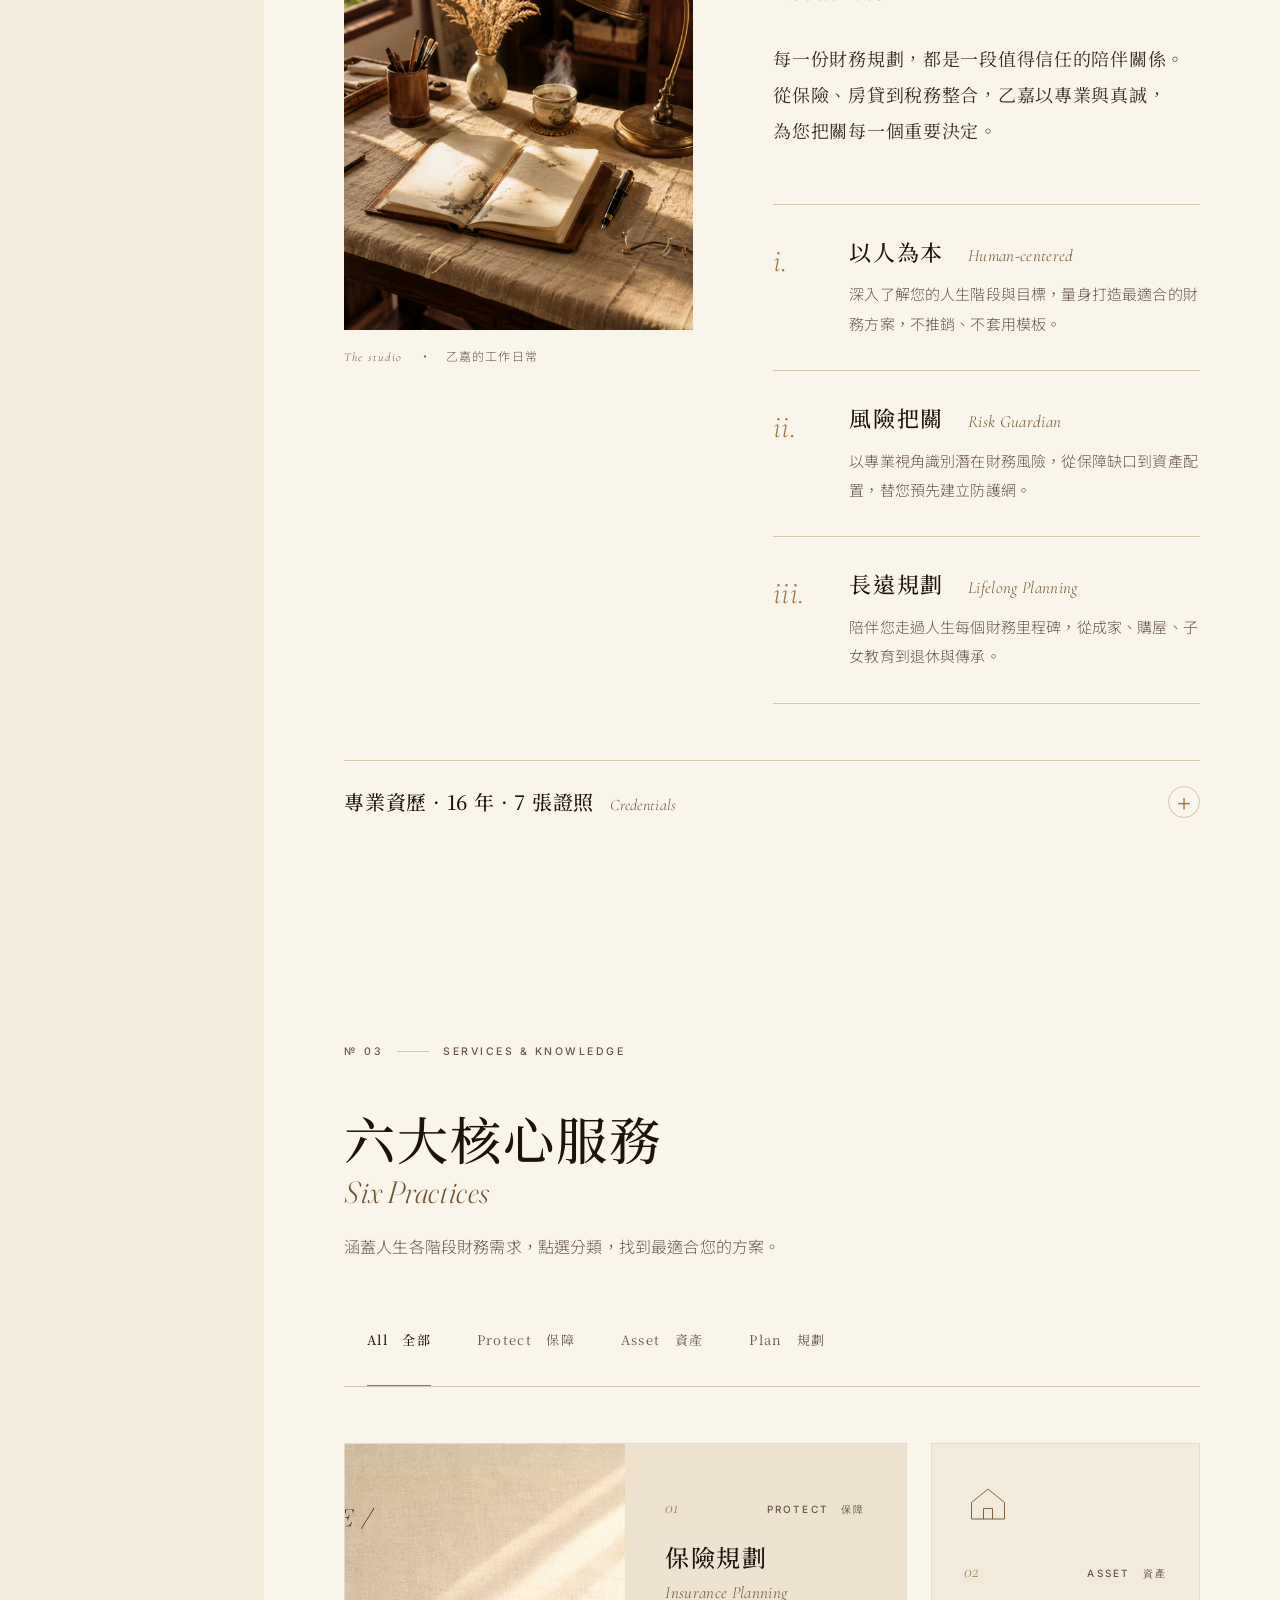
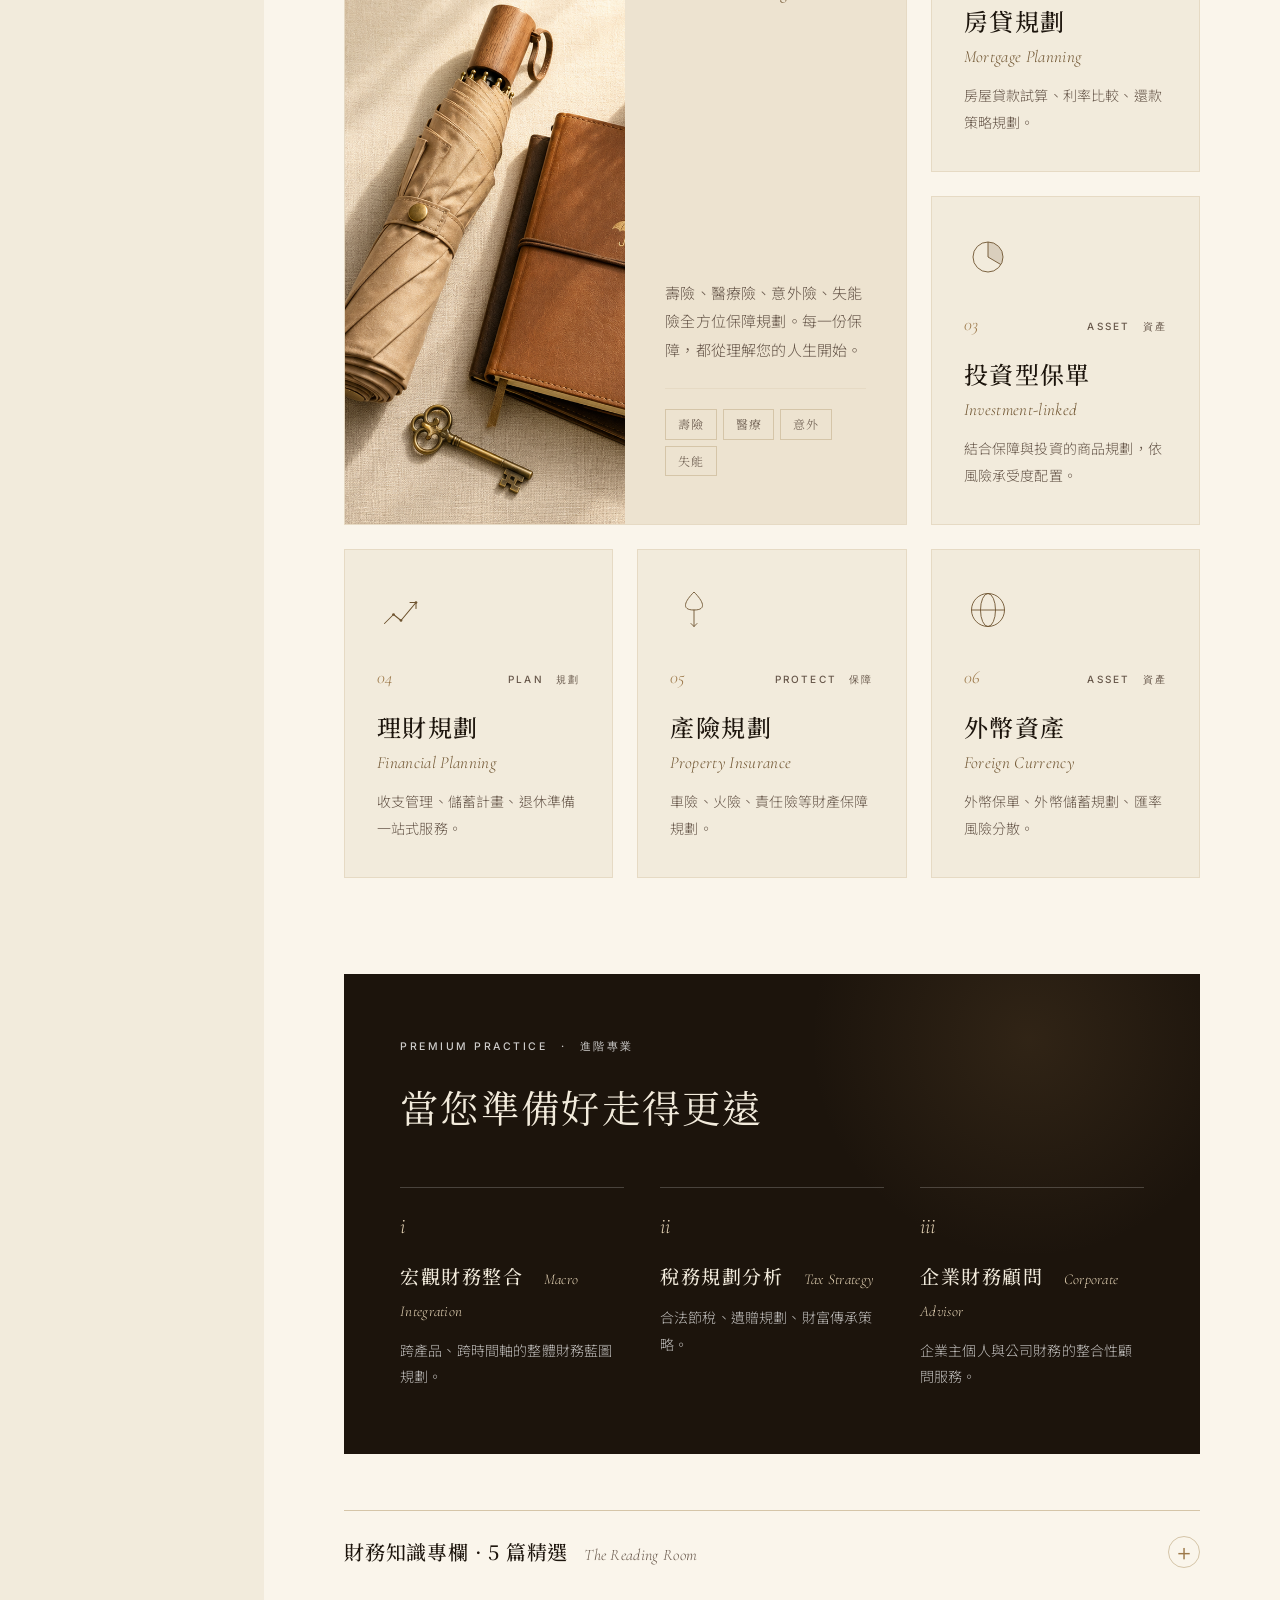
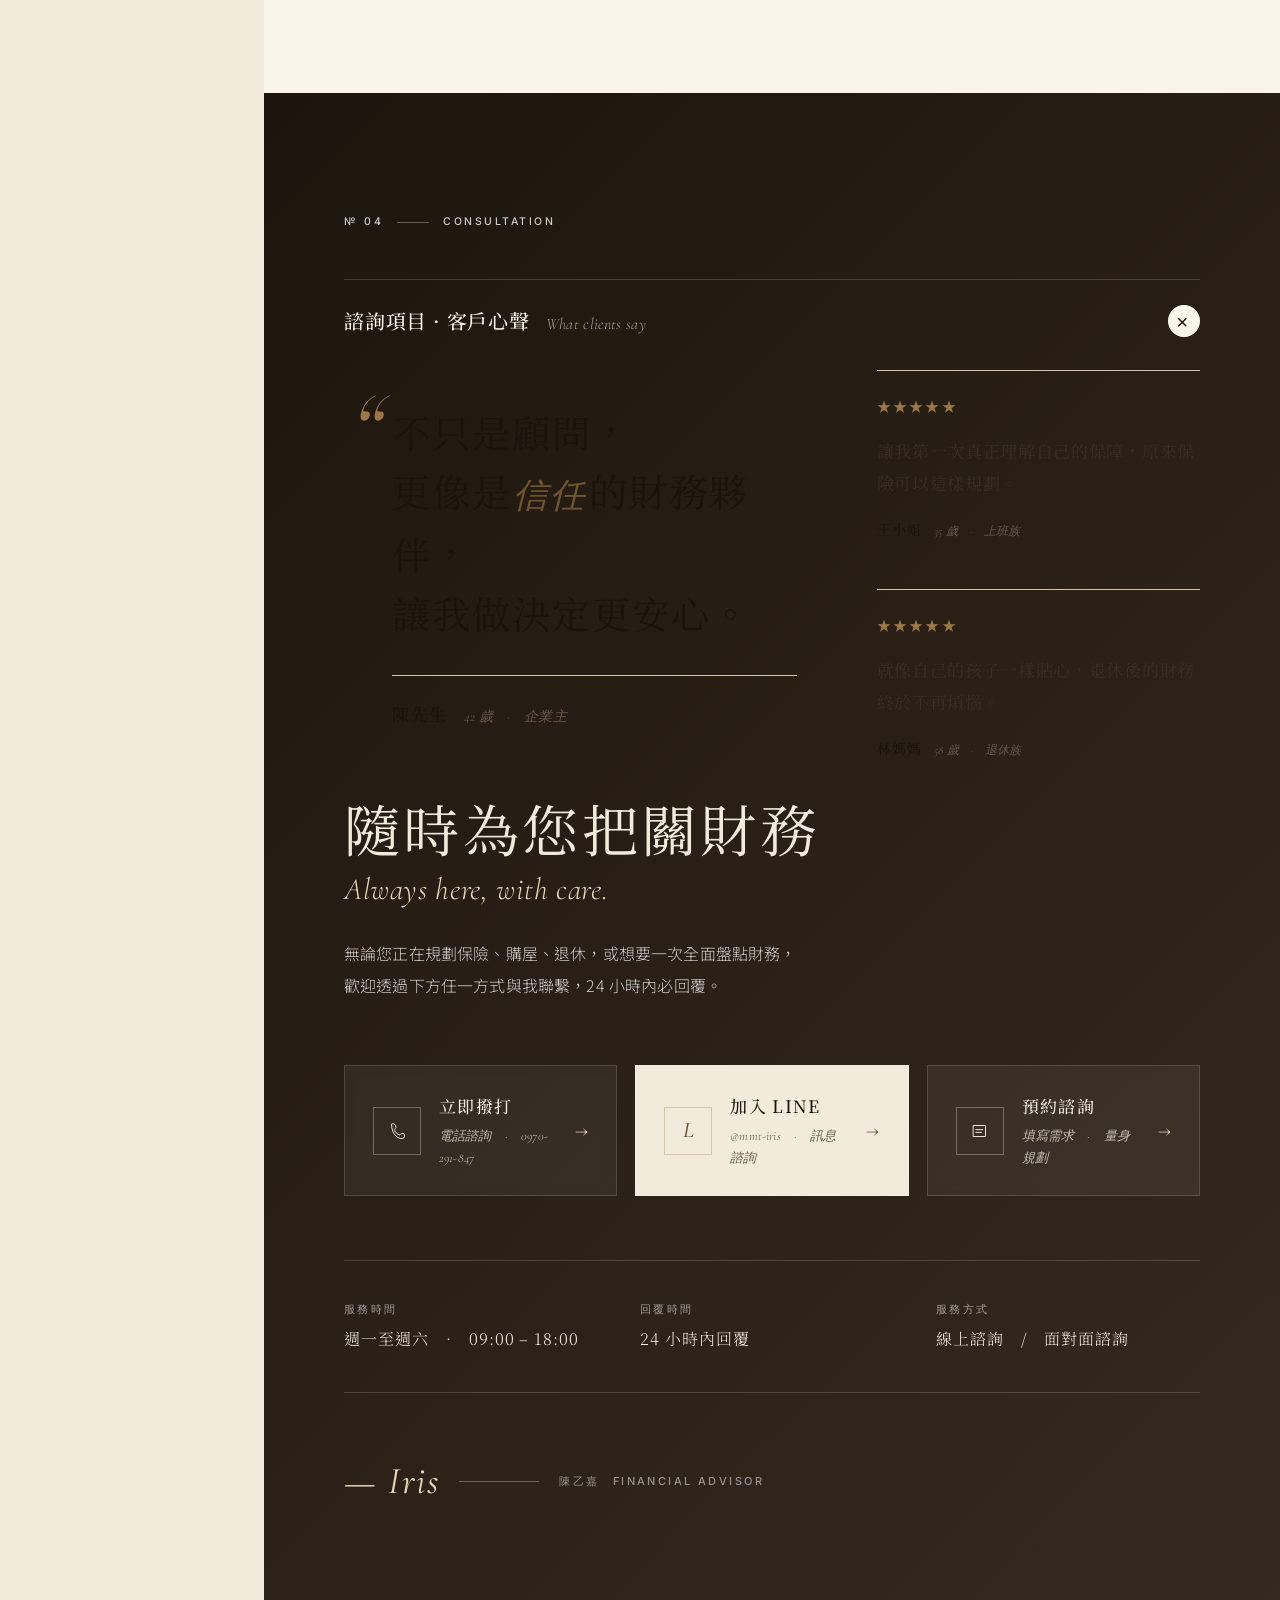
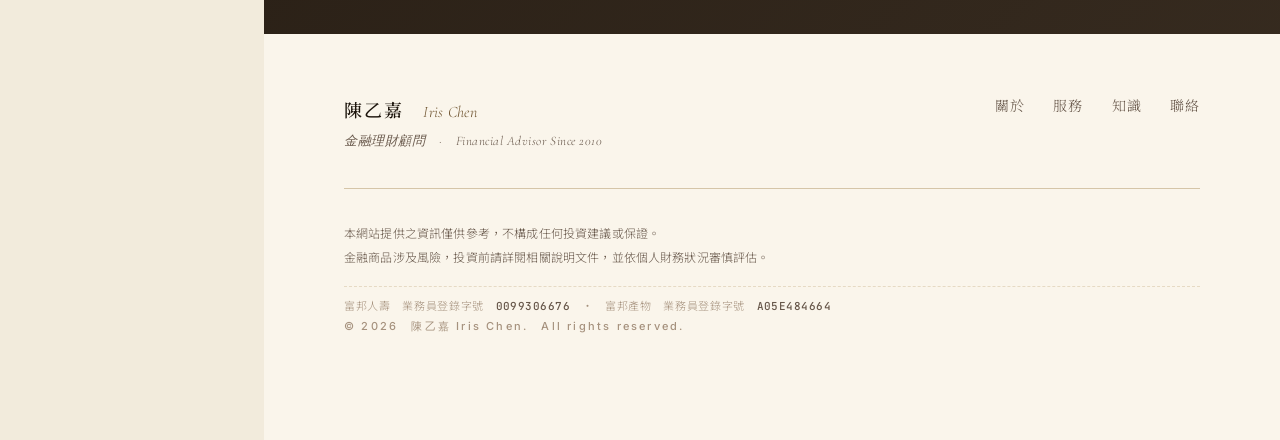
==== commit 39e6d541: "文章內頁加上返回鈕（back-dock.js：回到剛剛的畫面與捲動位置），首頁記住摺疊區與篩選分頁 Co-Authored-By: Claude Fable 5.1 <noreply@anthropi" ====
--- a/index.html
+++ b/index.html
@@ -9,6 +9,8 @@
   <meta property="og:title" content="陳乙嘉 Iris Chen｜金融理財顧問" />
   <meta property="og:description" content="即使我不在您身旁，這裡的每一字，都是我陪伴您的方式。" />
   <meta property="og:type" content="website" />
+  <meta property="og:image" content="https://te-chun-liu.github.io/iris-finans/assets/img/hero-portrait.png" />
+  <link rel="icon" type="image/svg+xml" href="assets/iris-mark.svg" />
 
   <link rel="preconnect" href="https://fonts.googleapis.com" />
   <link rel="preconnect" href="https://fonts.gstatic.com" crossorigin />
@@ -709,5 +711,14 @@
   </main>
 
   <script src="assets/js/main.js"></script>
+  <script>
+    /* 返回鈕設定：站台可能掛在子路徑（GitHub Pages /iris-finans/），首頁路徑依目前網址推算 */
+    (function () {
+      var base = location.pathname.replace(/(articles\/)?[^\/]*$/, "");
+      var bare = base.replace(/\/+$/, "") || "/";
+      window.BackDockConfig = { home: base, hide: [bare, base + "index.html"], parents: { "/articles/": base } };
+    })();
+  </script>
+  <script src="assets/js/back-dock.js" defer></script>
 </body>
 </html>
--- a/assets/css/style.css
+++ b/assets/css/style.css
@@ -2293,3 +2293,10 @@
   .fold__sum-en { font-size: 13px; }
   .fold__sum-arrow { width: 26px; height: 26px; font-size: 18px; }
 }
+
+/* =========================================================
+   返回鈕（assets/js/back-dock.js）：桌機讓開左側固定側欄，不蓋住「預約諮詢」
+   ========================================================= */
+body .back-dock { left: calc(var(--sidebar-w, 0px) + max(14px, env(safe-area-inset-left))); }
+/* 頁尾留白：捲到最底時返回鈕不蓋住登錄字號與版權列 */
+.footer { padding-bottom: 104px; }
